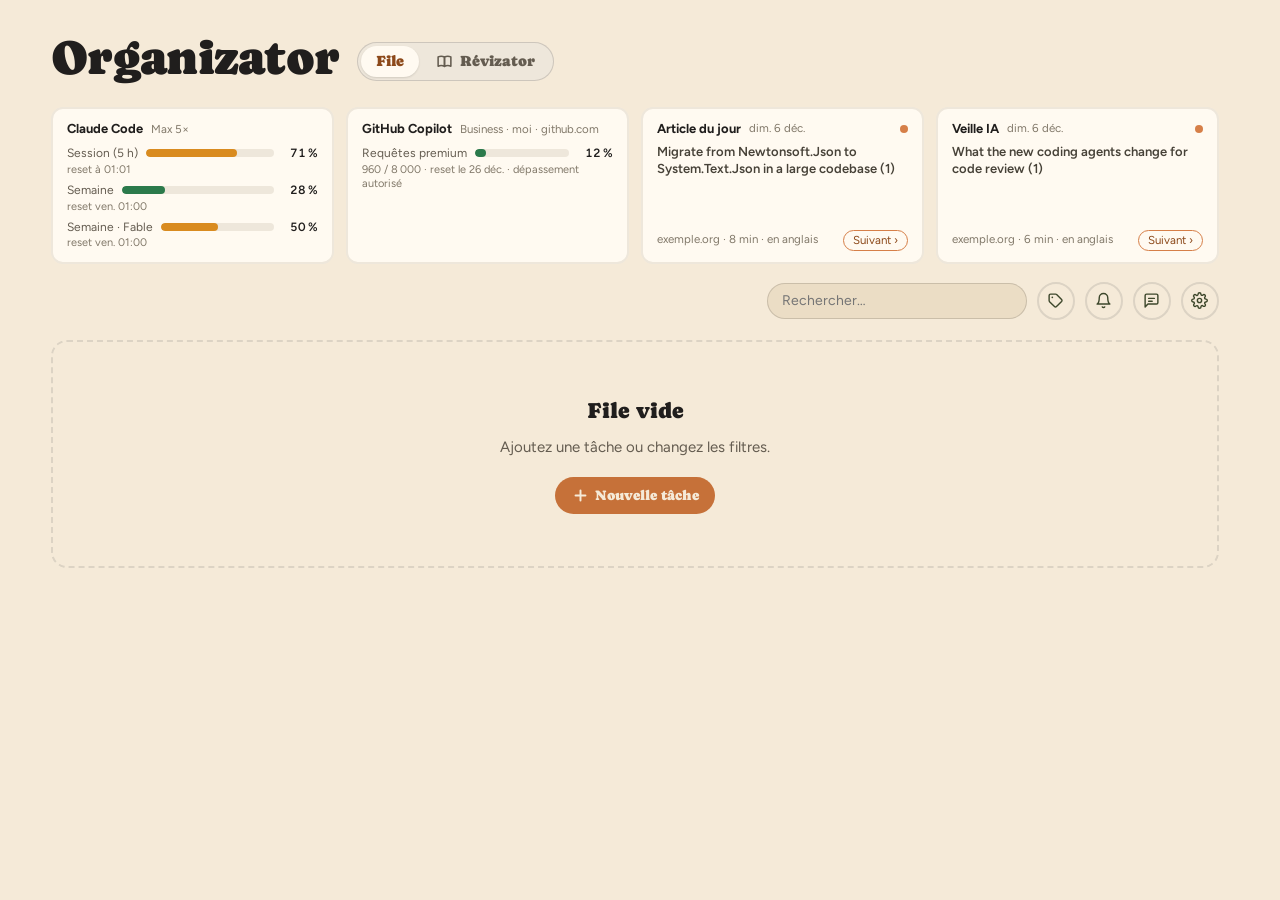
==== src/Organizator/wwwroot/index.html @ 99f3f692 "Moteur vocal reutilisable, Kokoro, ecran Conversation ouvert depuis Revizator voice-engine.js reunit" ====
<!DOCTYPE html>
<html lang="fr">
<head>
<meta charset="utf-8">
<meta name="viewport" content="width=device-width, initial-scale=1">
<title>Organizator</title>
<link rel="stylesheet" href="organic.css">
<link rel="stylesheet" href="fonts.css">
<link rel="stylesheet" href="app.css">
<link rel="stylesheet" href="voice.css">
<link rel="stylesheet" href="revizator/revizator.css">
<link rel="stylesheet" href="revizator/exercise.css">
<link rel="stylesheet" href="revizator/lesson.css">
<link rel="stylesheet" href="revizator/test.css">
<link rel="stylesheet" href="revizator/progress.css">
<link rel="stylesheet" href="revizator/tutor.css">
</head>
<body>

<div class="app" id="app">
  <div class="shell" id="shell">

    <header class="app-header">
      <div class="brand">
        <h1>Organizator</h1>
        <nav class="page-tabs" id="page-tabs" role="tablist" aria-label="Pages" hidden></nav>
      </div>
      <div class="usage" id="usage" aria-label="Quotas des agents"></div>
    </header>

    <div class="filters">
      <div class="page-bar" id="page-bar" hidden></div>
      <div class="filter-right">
        <input class="input search" id="search" type="text" data-focus-key="search" placeholder="Rechercher…" autocomplete="off" spellcheck="false">
        <button class="icon-btn" id="filters-btn" type="button" data-act="toggle-filters" aria-expanded="false" title="Filtrer par catégorie" aria-label="Filtrer par catégorie" hidden>
          <svg width="17" height="17" viewBox="0 0 24 24" fill="none" stroke="currentColor" stroke-width="2" stroke-linecap="round" stroke-linejoin="round" aria-hidden="true"><path d="M22 3H2l8 9.46V19l4 2v-8.54z"></path></svg>
          <span class="btn-badge" hidden></span>
        </button>
        <button class="icon-btn" id="reviews-btn" type="button" data-act="open-reviews" title="Revues de code" aria-label="Revues de code" hidden>
          <svg width="17" height="17" viewBox="0 0 24 24" fill="none" stroke="currentColor" stroke-width="2" stroke-linecap="round" stroke-linejoin="round" aria-hidden="true"><path d="M9 4.5H7a2 2 0 0 0-2 2V19a2 2 0 0 0 2 2h10a2 2 0 0 0 2-2V6.5a2 2 0 0 0-2-2h-2"></path><rect x="9" y="3" width="6" height="3.5" rx="1"></rect><path d="M8.5 12.5l1.6 1.6 2.9-2.9M8.5 17.5h7"></path></svg>
          <span class="btn-badge" hidden></span>
        </button>
        <button class="icon-btn" id="cats-btn" type="button" data-act="open-cats" title="Catégories et mots-clés" aria-label="Catégories et mots-clés">
          <svg width="17" height="17" viewBox="0 0 24 24" fill="none" stroke="currentColor" stroke-width="2" stroke-linecap="round" stroke-linejoin="round" aria-hidden="true"><path d="M20.6 13.4l-7.2 7.2a2 2 0 0 1-2.83 0l-7-7A2 2 0 0 1 3 12.17V5a2 2 0 0 1 2-2h7.17a2 2 0 0 1 1.42.59l7 7a2 2 0 0 1 0 2.83z"></path><circle cx="7.5" cy="7.5" r="1.2" fill="currentColor" stroke="none"></circle></svg>
        </button>
        <button class="icon-btn" id="notifs-btn" type="button" data-act="toggle-notifs" aria-haspopup="dialog" aria-expanded="false" title="Notifications" aria-label="Notifications">
          <svg width="17" height="17" viewBox="0 0 24 24" fill="none" stroke="currentColor" stroke-width="2" stroke-linecap="round" stroke-linejoin="round" aria-hidden="true"><path d="M18 8a6 6 0 0 0-12 0c0 7-3 9-3 9h18s-3-2-3-9"></path><path d="M13.73 21a2 2 0 0 1-3.46 0"></path></svg>
          <span class="btn-badge" hidden></span>
        </button>
        <button class="icon-btn" id="remarks-btn" type="button" data-act="open-remarks" title="Remarques sur Organizator" aria-label="Remarques sur Organizator">
          <svg width="17" height="17" viewBox="0 0 24 24" fill="none" stroke="currentColor" stroke-width="2" stroke-linecap="round" stroke-linejoin="round" aria-hidden="true"><path d="M21 15a2 2 0 0 1-2 2H7l-4 4V5a2 2 0 0 1 2-2h14a2 2 0 0 1 2 2z"></path><path d="M8 9h8M8 13h5"></path></svg>
          <span class="btn-badge" hidden></span>
          <span class="btn-dot" hidden></span>
        </button>
        <button class="icon-btn" id="settings-btn" type="button" title="Réglages" aria-label="Réglages">
          <svg width="17" height="17" viewBox="0 0 24 24" fill="none" stroke="currentColor" stroke-width="2" stroke-linecap="round" stroke-linejoin="round" aria-hidden="true"><circle cx="12" cy="12" r="3"></circle><path d="M19.4 15a1.65 1.65 0 0 0 .33 1.82l.06.06a2 2 0 1 1-2.83 2.83l-.06-.06a1.65 1.65 0 0 0-1.82-.33 1.65 1.65 0 0 0-1 1.51V21a2 2 0 0 1-4 0v-.09A1.65 1.65 0 0 0 9 19.4a1.65 1.65 0 0 0-1.82.33l-.06.06a2 2 0 1 1-2.83-2.83l.06-.06a1.65 1.65 0 0 0 .33-1.82 1.65 1.65 0 0 0-1.51-1H3a2 2 0 0 1 0-4h.09A1.65 1.65 0 0 0 4.6 9a1.65 1.65 0 0 0-.33-1.82l-.06-.06a2 2 0 1 1 2.83-2.83l.06.06a1.65 1.65 0 0 0 1.82.33H9a1.65 1.65 0 0 0 1-1.51V3a2 2 0 0 1 4 0v.09a1.65 1.65 0 0 0 1 1.51 1.65 1.65 0 0 0 1.82-.33l.06-.06a2 2 0 1 1 2.83 2.83l-.06.06a1.65 1.65 0 0 0-.33 1.82V9a1.65 1.65 0 0 0 1.51 1H21a2 2 0 0 1 0 4h-.09a1.65 1.65 0 0 0-1.51 1z"></path></svg>
        </button>
      </div>
      <div class="filter-chips" id="filter-chips" hidden></div>
    </div>

    <div class="list-wrap">
      <div class="list" id="list"></div>
    </div>

    <div class="page-host" id="page-host" hidden></div>

  </div>
</div>

<div id="panel"></div>
<div id="reader"></div>
<div id="dialogs"></div>
<div id="toast-host"></div>
<div id="notifs"></div>

<script src="bridge.js"></script>
<script src="app.js"></script>
<script src="voice-engine.js"></script>
<script src="voice.js"></script>
<script src="revizator/core.js"></script>
<script src="revizator/srs.js"></script>
<script src="revizator/items.js"></script>
<script src="revizator/exercise.js"></script>
<script src="revizator/lesson.js"></script>
<script src="revizator/test.js"></script>
<script src="revizator/progress.js"></script>
<script src="revizator/tutor.js"></script>
</body>
</html>
---- src/Organizator/wwwroot/organic.css ----
/* Organic — design-system tokens and component classes. This file is the source of truth for the system's look; retune it here and see readme.md. */
/* Copie du design system du handoff. L'@import Google Fonts d'origine a été retiré :
   les polices sont embarquées et déclarées dans fonts.css. */

:root {
  --color-bg: #f5ead8;
  --color-surface: #ebddc5;
  --color-text: #201e1d;
  --color-accent: #c67139;
  --color-accent-2: #7a8a5e;
  --color-divider: color-mix(in srgb, #201e1d 16%, transparent);

  /* Tonal ramps — generated in OKLCH on one shared lightness scale, so the
     same step of any role matches the others in visual value. */
  --color-neutral-100: #f9f4ed;
  --color-neutral-200: #eee7db;
  --color-neutral-300: #dcd3c4;
  --color-neutral-400: #c0b6a5;
  --color-neutral-500: #a19786;
  --color-neutral-600: #82796a;
  --color-neutral-700: #645c50;
  --color-neutral-800: #474238;
  --color-neutral-900: #2e2b25;

  --color-accent-100: #fff2eb;
  --color-accent-200: #ffe1d0;
  --color-accent-300: #ffc6a5;
  --color-accent-400: #f6a06b;
  --color-accent-500: #d67f48;
  --color-accent-600: #b2622d;
  --color-accent-700: #8c491a;
  --color-accent-800: #643312;
  --color-accent-900: #402310;

  --color-accent-2-100: #f0fae1;
  --color-accent-2-200: #e1eecc;
  --color-accent-2-300: #ccdbb2;
  --color-accent-2-400: #aebf92;
  --color-accent-2-500: #8fa073;
  --color-accent-2-600: #728157;
  --color-accent-2-700: #56633f;
  --color-accent-2-800: #3d472b;
  --color-accent-2-900: #272e1b;

  --font-heading: "Caprasimo", system-ui, sans-serif;
  --font-heading-weight: 400;
  --font-body: "Figtree", system-ui, sans-serif;

  --space-1: 4.4px;
  --space-2: 8.8px;
  --space-3: 13.2px;
  --space-4: 17.6px;
  --space-6: 26.4px;
  --space-8: 35.2px;

  --radius-sm: 8px;
  --radius-md: 16px;
  --radius-lg: 28px;

  /* Elevation — derived from the ground: soft ink-tinted shadows on a
     light theme, a hairline edge + ambient darkness on a dark one. */
  --shadow-sm: 0 1px 2px color-mix(in srgb, #2e2b25 14%, transparent);
  --shadow-md: 0 3px 10px color-mix(in srgb, #2e2b25 16%, transparent);
  --shadow-lg: 0 12px 32px color-mix(in srgb, #2e2b25 22%, transparent);
}

body {
  background: var(--color-bg);
  color: var(--color-text);
  font-family: var(--font-body);
}
h1, h2, h3, h4 { font-family: var(--font-heading); font-weight: var(--font-heading-weight); }

.washed{filter:saturate(0.6) contrast(0.85) brightness(1.1) opacity(0.94)}

/* ══════════════════════════════════════════════════════════════════════════
   Components — built with the tokens above. Plain CSS
   on plain HTML: no JavaScript, no build step. Each class is documented in
   readme.md and demonstrated in foundations/ and components/.
   ══════════════════════════════════════════════════════════════════════ */

*, *::before, *::after { box-sizing: border-box; }
body { margin: 0; font-size: 15px; line-height: 1.55; font-weight: 400; }
h1, h2, h3, h4, h5, h6 {
  font-family: var(--font-heading); font-weight: var(--font-heading-weight);
  line-height: 1.12; letter-spacing: -0.015em; margin: 0 0 var(--space-2);
}
h1 { font-size: 42px; }
h2 { font-size: 32px; }
h3 { font-size: 25px; }
h4 { font-size: 20px; }
h5 { font-size: 16px; }
h6 { font-size: 13px; }
h6 { letter-spacing: 0.08em; text-transform: uppercase; }
p { margin: 0 0 var(--space-3); }
a { color: var(--color-accent); text-underline-offset: 3px; }
img { display: block; max-width: 100%; }
figure { margin: 0; }
figcaption {
  font-size: 11px; margin-top: var(--space-1);
  color: color-mix(in srgb, var(--color-text) 55%, transparent);
}
.text-muted { color: color-mix(in srgb, var(--color-text) 55%, transparent); }
:focus { outline: none; }
:focus-visible { outline: 2px solid var(--color-accent); outline-offset: 2px; }
::selection { background: color-mix(in srgb, var(--color-accent) 30%, transparent); }

/* — rules — */
.hr {
  height: 1px; border: 0; margin: var(--space-4) 0;
  background: var(--color-divider);
}

/* — buttons — */
.btn {
  display: inline-flex; align-items: center; justify-content: center; gap: 6px;
  cursor: pointer; text-decoration: none;
  font-family: var(--font-heading); font-weight: var(--font-heading-weight);
  font-size: 14px; line-height: 1.2; color: var(--color-text); /* matches the .input's 14px —
     the pair sits side by side in sign-up rows */
  background: transparent; border: 1px solid transparent;
  padding: var(--space-2) calc(var(--space-3) * 1.2);
  border-radius: var(--radius-md);
}
.btn svg { display: block; }
.btn:disabled { opacity: 0.45; cursor: not-allowed; }
.btn-primary { background: var(--color-accent); color: var(--color-bg); }
.btn-primary:hover { background: var(--color-accent-600); }
.btn-primary:active { background: var(--color-accent-700); }
.btn-secondary { border-color: var(--color-divider); }
.btn-secondary:hover { background: color-mix(in srgb, var(--color-text) 7%, transparent); }
.btn-secondary:active { background: color-mix(in srgb, var(--color-text) 14%, transparent); }
.btn-ghost { color: var(--color-accent); padding-inline: var(--space-1); }
.btn-ghost:hover { background: color-mix(in srgb, var(--color-accent) 10%, transparent); }
.btn-ghost:active { background: color-mix(in srgb, var(--color-accent) 18%, transparent); }
.btn-icon { width: 36px; height: 36px; padding: 0; }
.btn-block { width: 100%; margin-top: var(--space-2); }

/* — forms — */
.field > label {
  display: block; font-size: 12px; margin-bottom: 5px;
  color: color-mix(in srgb, var(--color-text) 70%, transparent);
}
.input {
  width: 100%; min-height: 36px; padding: 6px 10px; font: inherit;
  font-size: 14px; color: var(--color-text); caret-color: var(--color-accent);
  background: var(--color-surface);
  border: 1px solid var(--color-divider); border-radius: var(--radius-md);
}
.input:hover { border-color: color-mix(in srgb, var(--color-text) 45%, transparent); }
.input:focus-visible { border-color: var(--color-accent); outline-offset: 0; }
textarea.input { min-height: 90px; resize: vertical; }
.radio { display: inline-flex; align-items: center; gap: 8px; cursor: pointer; font-size: 14px; }
.radio input, .seg-opt input {
  position: absolute; opacity: 0; width: 0; height: 0; pointer-events: none;
}
.radio .dot {
  width: 16px; height: 16px; flex: none; border-radius: 50%;
  border: 1.5px solid var(--color-divider);
}
.radio:hover .dot { border-color: var(--color-accent); }
.radio input:checked + .dot {
  border-color: var(--color-accent); background: var(--color-accent);
  box-shadow: inset 0 0 0 4px var(--color-bg);
}
.radio input:focus-visible + .dot { outline: 2px solid var(--color-accent); outline-offset: 2px; }
.seg {
  display: inline-flex; overflow: hidden;
  border: 1px solid var(--color-divider); border-radius: var(--radius-md);
}
.seg-opt {
  display: inline-flex; align-items: center; gap: 6px;
  padding: 7px 12px; font-size: 13px; cursor: pointer;
}
.seg-opt + .seg-opt { border-left: 1px solid var(--color-divider); }
.seg-opt:has(input:checked) { background: var(--color-accent); color: var(--color-bg); }
.seg-opt:not(:has(input:checked)):hover { background: color-mix(in srgb, var(--color-text) 7%, transparent); }
.seg-opt:has(input:focus-visible) { outline: 2px solid var(--color-accent); outline-offset: -2px; }

/* — cards — */
.card {
  display: flex; flex-direction: column; gap: var(--space-2);
  padding: var(--space-3); border-radius: var(--radius-md); background: var(--color-surface);
}
.card-kicker { font-size: 10px; letter-spacing: 0.1em; text-transform: uppercase; color: var(--color-accent); }
.card-title {
  font-family: var(--font-heading); font-weight: var(--font-heading-weight);
  font-size: 17px; line-height: 1.2;
}
.card-body { margin: 0; font-size: 13px; opacity: 0.8; flex: 1; }
.card-meta {
  display: flex; align-items: center; gap: 6px; font-size: 11px;
  color: color-mix(in srgb, var(--color-text) 50%, transparent);
}
.elev-sm { box-shadow: var(--shadow-sm); }
.elev-md { box-shadow: var(--shadow-md); }
.elev-lg { box-shadow: var(--shadow-lg); }

/* — tags — */
.tag {
  display: inline-flex; align-items: center; font-size: 11px;
  letter-spacing: 0.02em; padding: 3px 10px;
  border-radius: calc(var(--radius-md) * 0.75);
}
.tag-accent { background: var(--color-accent-100); color: var(--color-accent-800); }
.tag-accent-2 { background: var(--color-accent-2-100); color: var(--color-accent-2-800); }
.tag-neutral { background: var(--color-neutral-100); color: var(--color-neutral-800); }
.tag-outline { border: 1px solid var(--color-accent); color: var(--color-accent); }

/* — navigation — */
.nav {
  display: flex; align-items: center; gap: var(--space-4);
  padding: var(--space-3) var(--space-4);
  border-bottom: none;
}
.nav-brand {
  font-family: var(--font-heading); font-weight: var(--font-heading-weight);
  font-size: 18px; margin-right: auto;
}
.nav a { color: inherit; text-decoration: none; font-size: 14px; }
.nav a:hover, .nav a[aria-current='page'] { color: var(--color-accent); }

/* — tables — */
.table { width: 100%; border-collapse: collapse; font-size: 14px; }
.table th {
  text-align: left; font-size: 11px; letter-spacing: 0.08em; text-transform: uppercase;
  color: color-mix(in srgb, var(--color-text) 60%, transparent);
  padding: var(--space-2); border-bottom: 1px solid var(--color-divider);
}
.table td {
  padding: var(--space-2);
  border-bottom: 1px solid color-mix(in srgb, var(--color-text) 8%, transparent);
}
.table tbody tr:hover { background: color-mix(in srgb, var(--color-text) 4%, transparent); }

/* — dialog — */
.dialog-backdrop {
  position: fixed; inset: 0; display: grid; place-items: center;
  padding: var(--space-4);
  background: color-mix(in srgb, var(--color-neutral-900) 50%, transparent);
}
.dialog {
  width: min(440px, 100%); display: flex; flex-direction: column; gap: var(--space-3);
  padding: var(--space-4); border-radius: var(--radius-lg);
  background: var(--color-surface); box-shadow: var(--shadow-lg);
}
.dialog-title {
  font-family: var(--font-heading); font-weight: var(--font-heading-weight);
  font-size: 20px;
}
.dialog-body { font-size: 14px; opacity: 0.85; }
.dialog-actions { display: flex; justify-content: flex-end; gap: var(--space-2); margin-top: var(--space-2); }

/* — rounded frame: everything softens, small controls go pill — */
.card, .dialog { border-radius: calc(var(--radius-lg) * 1.15); }
.btn, .tag, .seg, .input { border-radius: 999px; }
.input { padding-inline: 14px; }

/* ══════════════════════════════════════════════════════════════════════════
   Tokens locaux Organizator
   Le README du handoff mesure la surface des cartes et dialogues à #fffaf1
   et les rayons à 12 / 16 px, là où la feuille du DS annonce #ebddc5 et
   16 / 28 px. On suit le README, et le fond de champ d'origine (#ebddc5)
   est conservé sous --color-field pour que les inputs restent distincts
   des cartes crème.
   ══════════════════════════════════════════════════════════════════════ */
:root {
  --color-surface: #fffaf1;
  --color-field: #ebddc5;
  --radius-md: 12px;
  --radius-lg: 16px;
  --font-mono: "JetBrains Mono", ui-monospace, SFMono-Regular, Menlo, Consolas, monospace;
}
---- src/Organizator/wwwroot/fonts.css ----
/* Polices embarquées (Google Fonts, sous-ensembles latin + latin-ext) — chargées hors-ligne. */
/* latin-ext */
@font-face {
  font-family: 'Caprasimo';
  font-style: normal;
  font-weight: 400;
  font-display: swap;
  src: url(fonts/caprasimo-400-latin-ext.woff2) format('woff2');
  unicode-range: U+0100-02BA, U+02BD-02C5, U+02C7-02CC, U+02CE-02D7, U+02DD-02FF, U+0304, U+0308, U+0329, U+1D00-1DBF, U+1E00-1E9F, U+1EF2-1EFF, U+2020, U+20A0-20AB, U+20AD-20C0, U+2113, U+2C60-2C7F, U+A720-A7FF;
}
/* latin */
@font-face {
  font-family: 'Caprasimo';
  font-style: normal;
  font-weight: 400;
  font-display: swap;
  src: url(fonts/caprasimo-400-latin.woff2) format('woff2');
  unicode-range: U+0000-00FF, U+0131, U+0152-0153, U+02BB-02BC, U+02C6, U+02DA, U+02DC, U+0304, U+0308, U+0329, U+2000-206F, U+20AC, U+2122, U+2191, U+2193, U+2212, U+2215, U+FEFF, U+FFFD;
}
/* latin-ext */
@font-face {
  font-family: 'Figtree';
  font-style: normal;
  font-weight: 400;
  font-display: swap;
  src: url(fonts/figtree-400-latin-ext.woff2) format('woff2');
  unicode-range: U+0100-02BA, U+02BD-02C5, U+02C7-02CC, U+02CE-02D7, U+02DD-02FF, U+0304, U+0308, U+0329, U+1D00-1DBF, U+1E00-1E9F, U+1EF2-1EFF, U+2020, U+20A0-20AB, U+20AD-20C0, U+2113, U+2C60-2C7F, U+A720-A7FF;
}
/* latin */
@font-face {
  font-family: 'Figtree';
  font-style: normal;
  font-weight: 400;
  font-display: swap;
  src: url(fonts/figtree-400-latin.woff2) format('woff2');
  unicode-range: U+0000-00FF, U+0131, U+0152-0153, U+02BB-02BC, U+02C6, U+02DA, U+02DC, U+0304, U+0308, U+0329, U+2000-206F, U+20AC, U+2122, U+2191, U+2193, U+2212, U+2215, U+FEFF, U+FFFD;
}
/* latin-ext */
@font-face {
  font-family: 'Figtree';
  font-style: normal;
  font-weight: 600;
  font-display: swap;
  src: url(fonts/figtree-600-latin-ext.woff2) format('woff2');
  unicode-range: U+0100-02BA, U+02BD-02C5, U+02C7-02CC, U+02CE-02D7, U+02DD-02FF, U+0304, U+0308, U+0329, U+1D00-1DBF, U+1E00-1E9F, U+1EF2-1EFF, U+2020, U+20A0-20AB, U+20AD-20C0, U+2113, U+2C60-2C7F, U+A720-A7FF;
}
/* latin */
@font-face {
  font-family: 'Figtree';
  font-style: normal;
  font-weight: 600;
  font-display: swap;
  src: url(fonts/figtree-600-latin.woff2) format('woff2');
  unicode-range: U+0000-00FF, U+0131, U+0152-0153, U+02BB-02BC, U+02C6, U+02DA, U+02DC, U+0304, U+0308, U+0329, U+2000-206F, U+20AC, U+2122, U+2191, U+2193, U+2212, U+2215, U+FEFF, U+FFFD;
}
/* latin-ext */
@font-face {
  font-family: 'Figtree';
  font-style: normal;
  font-weight: 700;
  font-display: swap;
  src: url(fonts/figtree-700-latin-ext.woff2) format('woff2');
  unicode-range: U+0100-02BA, U+02BD-02C5, U+02C7-02CC, U+02CE-02D7, U+02DD-02FF, U+0304, U+0308, U+0329, U+1D00-1DBF, U+1E00-1E9F, U+1EF2-1EFF, U+2020, U+20A0-20AB, U+20AD-20C0, U+2113, U+2C60-2C7F, U+A720-A7FF;
}
/* latin */
@font-face {
  font-family: 'Figtree';
  font-style: normal;
  font-weight: 700;
  font-display: swap;
  src: url(fonts/figtree-700-latin.woff2) format('woff2');
  unicode-range: U+0000-00FF, U+0131, U+0152-0153, U+02BB-02BC, U+02C6, U+02DA, U+02DC, U+0304, U+0308, U+0329, U+2000-206F, U+20AC, U+2122, U+2191, U+2193, U+2212, U+2215, U+FEFF, U+FFFD;
}
/* latin-ext */
@font-face {
  font-family: 'JetBrains Mono';
  font-style: normal;
  font-weight: 400;
  font-display: swap;
  src: url(fonts/jetbrains-mono-400-latin-ext.woff2) format('woff2');
  unicode-range: U+0100-02BA, U+02BD-02C5, U+02C7-02CC, U+02CE-02D7, U+02DD-02FF, U+0304, U+0308, U+0329, U+1D00-1DBF, U+1E00-1E9F, U+1EF2-1EFF, U+2020, U+20A0-20AB, U+20AD-20C0, U+2113, U+2C60-2C7F, U+A720-A7FF;
}
/* latin */
@font-face {
  font-family: 'JetBrains Mono';
  font-style: normal;
  font-weight: 400;
  font-display: swap;
  src: url(fonts/jetbrains-mono-400-latin.woff2) format('woff2');
  unicode-range: U+0000-00FF, U+0131, U+0152-0153, U+02BB-02BC, U+02C6, U+02DA, U+02DC, U+0304, U+0308, U+0329, U+2000-206F, U+20AC, U+2122, U+2191, U+2193, U+2212, U+2215, U+FEFF, U+FFFD;
}
/* latin-ext */
@font-face {
  font-family: 'JetBrains Mono';
  font-style: normal;
  font-weight: 600;
  font-display: swap;
  src: url(fonts/jetbrains-mono-600-latin-ext.woff2) format('woff2');
  unicode-range: U+0100-02BA, U+02BD-02C5, U+02C7-02CC, U+02CE-02D7, U+02DD-02FF, U+0304, U+0308, U+0329, U+1D00-1DBF, U+1E00-1E9F, U+1EF2-1EFF, U+2020, U+20A0-20AB, U+20AD-20C0, U+2113, U+2C60-2C7F, U+A720-A7FF;
}
/* latin */
@font-face {
  font-family: 'JetBrains Mono';
  font-style: normal;
  font-weight: 600;
  font-display: swap;
  src: url(fonts/jetbrains-mono-600-latin.woff2) format('woff2');
  unicode-range: U+0000-00FF, U+0131, U+0152-0153, U+02BB-02BC, U+02C6, U+02DA, U+02DC, U+0304, U+0308, U+0329, U+2000-206F, U+20AC, U+2122, U+2191, U+2193, U+2212, U+2215, U+FEFF, U+FFFD;
}
---- src/Organizator/wwwroot/app.css ----
/* ═══════════════════════════════════════════════════════════════════════════
   Organizator — styles applicatifs
   Portage des styles du prototype `Priorites.dc.html` en classes.
   Seules restent en ligne les valeurs qui dépendent des données
   (couleurs de catégorie).
   ═══════════════════════════════════════════════════════════════════════ */

/* ── Base (reprise du <style> du prototype) ─────────────────────────────── */
body { margin: 0; background: var(--color-bg); font-family: var(--font-body); color: var(--color-text); }
a { color: var(--color-accent-700); text-decoration: none; }
a:hover { color: var(--color-accent-800); }
textarea, input, button { font-family: inherit; }
*:focus-visible { outline: 2px solid var(--color-accent); outline-offset: 2px; }

@keyframes blink { 50% { opacity: 0.25; } }
@keyframes rise { from { opacity: 0; transform: translateY(6px); } to { opacity: 1; transform: none; } }
/* Réponse prête : une onde discrète autour de la pastille, plutôt qu'un clignotement. L'onde est
   un disque posé derrière la pastille (.btn-dot::before), qui grandit en s'effaçant : `transform`
   et `opacity` s'animent sur le compositeur, sans repeindre la page. Animer `box-shadow` la
   repeignait à chaque image, pour chaque carte « réponse prête », tant que la fenêtre était ouverte. */
@keyframes halo {
  from { transform: scale(1); opacity: 1; }
  to { transform: scale(2.15); opacity: 0; }
}
/* Question de l'agent : la même onde, en bleu. */
@keyframes halo-ask {
  from { transform: scale(1); opacity: 1; }
  to { transform: scale(1.95); opacity: 0; }
}

/* Le fond des champs garde la teinte d'origine du DS (voir organic.css). */
.input { background: var(--color-field); }

/* ── Ossature ───────────────────────────────────────────────────────────── */
.app { min-height: 100vh; display: flex; flex-direction: column; }
.shell {
  display: flex; flex-direction: column; flex: 1; min-height: 0;
  padding-right: 0; transition: padding-right 0.2s ease;
}
.shell.with-panel { padding-right: calc(min(46vw, 520px) + 24px); }

.app-header {
  display: flex; align-items: flex-end; justify-content: space-between;
  gap: 24px; flex-wrap: wrap; padding: 34px clamp(20px, 4vw, 56px) 18px;
}
.app-header h1 { font-family: var(--font-heading); font-size: clamp(32px, 4.2vw, 48px); line-height: 1.02; margin: 0; }

.filters { display: flex; gap: 12px; align-items: center; flex-wrap: wrap; padding: 0 clamp(20px, 4vw, 56px) 20px; }
.filter-right { flex: 1; min-width: 180px; display: flex; justify-content: flex-end; gap: 10px; align-items: center; }
/* Les pastilles de catégorie n'occupent plus la barre en permanence : le bouton entonnoir les
   déplie sous elle, sur toute la largeur. */
.filter-chips { flex-basis: 100%; display: flex; gap: 8px; flex-wrap: wrap; }
/* Un `display` en dur l'emporterait sur l'attribut `hidden` : le rendre explicite. */
.filter-chips[hidden], .icon-btn[hidden] { display: none; }
.search { max-width: 260px; }

.list-wrap { flex: 1; display: flex; align-items: stretch; gap: 0; padding: 0 clamp(20px, 4vw, 56px) 60px; }
.list { flex: 1; min-width: 0; display: flex; flex-direction: column; gap: 12px; }

/* ── Bouton icône rond (engrenage, en cours, terminal) ──────────────────── */
.icon-btn {
  display: flex; align-items: center; justify-content: center; flex: none;
  width: 38px; height: 38px; padding: 0; border-radius: 999px; cursor: pointer;
  border: 2px solid var(--color-neutral-300); background: transparent;
  color: var(--color-accent-2-800);
  transition: background 0.15s ease, border-color 0.15s ease, opacity 0.15s ease;
}
.icon-btn:hover { background: var(--color-neutral-100); }

/* ── Pastilles de catégorie (barre de filtres) ──────────────────────────── */
.chip {
  padding: 6px 15px; border-radius: 999px; font-size: 13px; font-weight: 600;
  cursor: pointer; border: 2px solid transparent; font-family: var(--font-body);
}
.chip.off { border-color: var(--color-neutral-300); background: transparent; color: var(--color-neutral-500); }

/* ── Bandes de priorité ─────────────────────────────────────────────────── */
.band { display: flex; align-items: center; gap: 12px; margin: 14px 0 12px; }
.band-label { font-family: var(--font-heading); font-size: 15px; letter-spacing: 0.02em; color: var(--color-accent-800); }
.band-rule { flex: 1; height: 2px; background: var(--color-neutral-200); border-radius: 999px; }
.band-hint { font-size: 12px; color: var(--color-neutral-600); }

/* ── Interstice « + » ───────────────────────────────────────────────────── */
.gap { height: 18px; margin: -9px 0; position: relative; z-index: 3; cursor: pointer; }
.gap-tail { height: 22px; margin: -4px 0 0; }
.gap-inner { opacity: 0; transition: opacity 0.12s ease; }
.gap:hover .gap-inner { opacity: 1; }
.list.dragging .gap:hover .gap-inner { opacity: 0; }
.gap-rule { position: absolute; left: 0; right: 0; top: 8px; height: 2px; border-radius: 999px; background: var(--color-accent-300); }
.gap-dot {
  position: absolute; left: 50%; top: -3px; margin-left: -12px;
  width: 24px; height: 24px; border-radius: 999px;
  background: var(--color-accent-500); color: #fff;
  display: flex; align-items: center; justify-content: center;
  box-shadow: 0 0 0 3px var(--color-bg);
}
.gap-tail .gap-rule { top: 10px; }
.gap-tail .gap-dot { top: -1px; }

/* ── Filet de dépôt ─────────────────────────────────────────────────────── */
.drop { position: relative; height: 0; display: none; }
.item[data-drop="before"] > .drop-before { display: block; }
.item[data-drop="after"] > .drop-after { display: block; }
.drop-line { position: absolute; left: 0; right: 0; height: 4px; border-radius: 999px; background: var(--color-accent-500); }
.drop-knob { position: absolute; left: -5px; width: 14px; height: 14px; border-radius: 999px; background: var(--color-accent-500); box-shadow: 0 0 0 3px var(--color-bg); }
.drop-before .drop-line { top: -8px; }
.drop-before .drop-knob { top: -13px; }
.drop-after .drop-line { top: 8px; }
.drop-after .drop-knob { top: 3px; }

/* ── Carte de tâche ─────────────────────────────────────────────────────── */
.task {
  padding: 18px 20px; border-radius: var(--radius-lg);
  background: var(--color-surface);
  border: 2px solid var(--color-neutral-200);
  box-shadow: var(--shadow-sm); opacity: 1; cursor: grab;
  transition: box-shadow 0.15s ease, border-color 0.15s ease;
}
.compact .task { padding: 13px 16px; }
.task.is-doing { border-color: var(--color-accent-2-600); }
.task.is-done { opacity: 0.62; }
/* Une question attend une réponse : la carte se cerne de bleu, repérable dans la file sans
   survoler la carte ni ouvrir le panneau. */
.task.is-asking { border-color: #2f6fb5; box-shadow: 0 0 0 3px rgba(47, 111, 181, 0.16), var(--shadow-sm); }
.task.is-dragging { border-color: var(--color-accent-500); box-shadow: var(--shadow-lg); opacity: 0.55; }

/* ── Sous-tâches ────────────────────────────────────────────────────────
   Une sous-tâche se range sous son parent, en retrait, le long d'un filet : elle suit le parent
   quand il bouge, et son numéro (3.1) dit d'où elle vient. */
.item.is-sub { margin-left: 44px; position: relative; }
.item.is-sub::before {
  content: ''; position: absolute; left: -24px; top: -6px; bottom: -6px; width: 2px;
  background: var(--color-neutral-200); border-radius: 999px;
}
.task.is-sub { padding: 14px 18px; }
.compact .task.is-sub { padding: 11px 14px; }
.rank.is-sub { width: auto; min-width: 30px; padding: 0 8px; font-size: 12px; }
.sub-chip {
  display: inline-flex; align-items: center; gap: 5px; padding: 3px 8px 3px 10px; border-radius: 999px;
  background: var(--color-neutral-200); color: var(--color-neutral-700); font-size: 12px; font-weight: 600;
  border: 0; font-family: var(--font-body); line-height: inherit; cursor: pointer;
  transition: background 0.15s ease, box-shadow 0.15s ease;
}
.sub-chip:hover { box-shadow: inset 0 0 0 1px var(--color-neutral-400); }
.sub-chip.all { background: var(--color-accent-2-100); color: var(--color-accent-2-700); }
/* Le chevron pointe vers le bas tant que les sous-tâches sont dépliées, vers la droite repliées. */
.sub-caret { display: inline-flex; opacity: 0.7; transition: transform 0.15s ease; }
.sub-chip.is-folded .sub-caret { transform: rotate(-90deg); }
/* Groupe replié : l'état le plus pressant de ses sessions, sans ouvrir le groupe. */
.sub-st { width: 8px; height: 8px; border-radius: 999px; flex: none; }
.sub-st.st-working { background: #d98b1f; animation: blink 1.4s ease-in-out infinite; }
.sub-st.st-waiting { background: #2f6fb5; }
.sub-st.st-ready { background: #2b7a4b; }
.sub-st.st-error { background: #b23a2e; }
.composer-parent {
  display: flex; align-items: center; gap: 7px; margin: -8px 0 14px;
  font-size: 13px; color: var(--color-neutral-600);
}
.composer-parent svg { flex: none; color: var(--color-accent-600); }

.task-row { display: flex; align-items: flex-start; gap: 14px; }
.rank-col { display: flex; flex-direction: column; align-items: center; gap: 8px; padding-top: 2px; }
.rank {
  display: flex; align-items: center; justify-content: center;
  width: 30px; height: 30px; border-radius: 999px;
  font-family: var(--font-heading); font-size: 14px;
  background: var(--color-neutral-200); color: var(--color-neutral-700);
}
.rank.is-top { background: var(--color-accent-500); color: #fff; }
.handle { cursor: grab; color: var(--color-neutral-500); display: flex; }

.task-main { flex: 1; min-width: 0; }
.meta-row { display: flex; align-items: center; gap: 10px; flex-wrap: wrap; margin-bottom: 8px; }
.type-chip {
  display: inline-block; padding: 3px 12px; border-radius: 999px;
  border: 2px solid transparent; font-size: 12px; font-weight: 600; letter-spacing: 0.03em;
}
.jira-chip, .pr-chip {
  display: inline-flex; align-items: center; gap: 3px; padding: 3px 10px; border-radius: 999px;
  border: 1px solid var(--color-neutral-300); color: var(--color-neutral-700); background: transparent;
  font-size: 12px; font-weight: 600; letter-spacing: 0.03em; text-decoration: none; cursor: pointer;
}
.jira-chip:hover, .pr-chip:hover { border-color: var(--color-neutral-500); color: var(--color-neutral-900); }
.jira-chip-arrow { font-size: 11px; opacity: 0.7; }
.pr-chip { gap: 4px; max-width: 100%; }
.pr-chip svg { flex: none; opacity: 0.75; }
/* Un nom de dépôt trop long est tronqué, jamais le numéro de la PR. */
.pr-chip-repo { min-width: 0; max-width: 200px; overflow: hidden; text-overflow: ellipsis; white-space: nowrap; }
.pr-chip-more { font-size: 12px; font-weight: 600; color: var(--color-neutral-600); cursor: default; }
/* Consommation de la tâche : discrète, à droite des autres pastilles ; le détail est dans l'infobulle. */
.usage-chip {
  display: inline-flex; align-items: center; gap: 5px; padding: 3px 9px; border-radius: 999px;
  color: var(--color-neutral-600); font-size: 11.5px; font-variant-numeric: tabular-nums; cursor: default; white-space: nowrap;
}
.usage-chip svg { flex: none; opacity: 0.7; }
.doing-chip {
  display: inline-flex; align-items: center; gap: 6px; padding: 3px 12px; border-radius: 999px;
  background: var(--color-accent-2-700); color: var(--color-bg); font-size: 12px; font-weight: 600;
}
.doing-dot { width: 7px; height: 7px; border-radius: 999px; background: var(--color-bg); animation: blink 1.4s ease-in-out infinite; }

.task-text { white-space: pre-wrap; overflow-wrap: anywhere; font-size: 15.5px; line-height: 1.55; cursor: text; text-wrap: pretty; }
/* Première ligne = titre, le reste = contexte, plus discret. */
.task-title { font-weight: 600; }
.task-body { margin-top: 3px; font-size: 14px; line-height: 1.5; color: var(--color-neutral-700); }
.task.is-done .task-text { color: var(--color-neutral-600); }
.task.is-done .task-title { text-decoration: line-through; }

/* ── Pièces jointes ─────────────────────────────────────────────────────── */
/* Sous le texte : vignettes des images, pastilles des fichiers et des blocs de texte. En édition,
   une croix sur chacune, les blocs de texte dépliés et de quoi en ajouter. */
.attach { margin-top: 10px; }
.attach-strip { display: flex; flex-wrap: wrap; gap: 8px; align-items: center; }
.att {
  display: inline-flex; align-items: center; gap: 5px; max-width: 260px; padding: 4px 11px 4px 9px;
  border-radius: 999px; border: 1px solid var(--color-neutral-300); background: var(--color-neutral-100);
  color: var(--color-neutral-800); font-family: var(--font-body); font-size: 12.5px; cursor: pointer;
}
.att:hover { border-color: var(--color-neutral-500); color: var(--color-neutral-900); }
.att svg { flex: none; opacity: 0.7; }
.att-name { min-width: 0; overflow: hidden; text-overflow: ellipsis; white-space: nowrap; }
.att-thumb {
  padding: 0; height: 56px; max-width: 132px; border-radius: var(--radius-sm); overflow: hidden;
  background: var(--color-neutral-200);
}
.att-thumb img { display: block; height: 100%; width: auto; max-width: 132px; object-fit: cover; }
.att-wrap { position: relative; display: inline-flex; }
.att-wrap > .att:not(.att-thumb) { padding-right: 17px; }
.att-x {
  border: none; background: none; cursor: pointer; color: var(--color-neutral-600);
  font-size: 16px; line-height: 1; padding: 0 3px;
}
.att-x:hover { color: var(--color-accent-700); }
.att-wrap > .att-x {
  position: absolute; top: -7px; right: -7px; width: 19px; height: 19px; padding: 0; border-radius: 999px;
  background: var(--color-neutral-700); color: var(--color-bg); font-size: 13px; box-shadow: 0 0 0 2px var(--color-surface);
}
.att-wrap > .att-x:hover { background: var(--color-accent-700); color: #fff; }
.att-busy { display: inline-flex; align-items: center; gap: 6px; font-size: 12px; color: var(--color-neutral-600); }
.attach-tools { display: flex; align-items: center; gap: 8px; flex-wrap: wrap; margin-top: 10px; }
.attach-tools .draft-btn svg { flex: none; }
.attach-hint { font-size: 12px; color: var(--color-neutral-600); }
.att-note {
  margin-top: 10px; padding: 8px 10px 10px; border-radius: var(--radius-md);
  border: 1px solid var(--color-neutral-300); background: var(--color-neutral-100);
}
.att-note-head { display: flex; align-items: center; gap: 8px; margin-bottom: 6px; color: var(--color-neutral-600); }
.att-note-head svg { flex: none; }
.att-note-title { flex: 1; min-width: 0; padding: 4px 11px; font-size: 13px; }
.att-note-text {
  width: 100%; box-sizing: border-box; resize: vertical;
  font-family: var(--font-mono); font-size: 12.5px; line-height: 1.45;
}
/* Enregistrement joint : sa transcription en cours, ou le bouton qui la lance. */
.att-tr {
  display: inline-flex; align-items: center; gap: 6px; padding: 3px 4px 3px 10px; border-radius: 999px;
  background: var(--color-accent-2-100); color: var(--color-accent-2-800); font-size: 12px;
}
.att-tr .att-x { font-size: 15px; color: var(--color-accent-2-700); }
.att-tr-btn {
  display: inline-flex; align-items: center; gap: 5px; padding: 3px 10px; border-radius: 999px; cursor: pointer;
  border: 1px dashed var(--color-accent-2-500); background: transparent; color: var(--color-accent-2-800);
  font-family: var(--font-body); font-size: 12px;
}
.att-tr-btn:hover { background: var(--color-accent-2-100); border-style: solid; }
.att-tr-btn svg { flex: none; }

/* Fichiers glissés au-dessus d'une carte ou du dialogue : c'est là qu'ils seront joints. */
.task.file-over { border-color: var(--color-accent-500); border-style: dashed; box-shadow: 0 0 0 3px rgba(198, 113, 57, 0.18), var(--shadow-sm); }
.dialog.file-over { outline: 3px dashed var(--color-accent-500); outline-offset: -6px; }

.edit-area { width: 100%; box-sizing: border-box; border-radius: var(--radius-md); line-height: 1.55; font-size: 15.5px; resize: vertical; }
.edit-row { display: flex; align-items: center; gap: 8px; flex-wrap: wrap; margin-top: 12px; }
.edit-label { font-size: 12px; color: var(--color-neutral-700); font-weight: 600; }
.edit-spacer { flex: 1; }
.cat-chip {
  padding: 4px 12px; border-radius: 999px; font-size: 12px; font-weight: 600; cursor: pointer;
  border: 2px solid var(--color-neutral-300); background: transparent; color: var(--color-neutral-600);
}
.edit-done { padding: 5px 14px; font-size: 13px; }

/* ── Actions de carte ───────────────────────────────────────────────────── */
.task-actions { display: flex; gap: 6px; align-items: flex-start; }
.hover-actions {
  display: flex; gap: 6px; align-items: center;
  transition: opacity 0.15s ease; opacity: 0; pointer-events: none;
}
.task:hover .hover-actions, .task.is-editing .hover-actions { opacity: 1; pointer-events: auto; }
/* Tâche en cours : bouton plein, icône « stop ». La classe est répétée pour passer devant
   `.icon-btn.on` (bouton « Remarques » de l'en-tête), déclarée plus bas à specificité égale ;
   sans cela le fond restait clair et l'icône, en `--color-bg`, devenait invisible. */
.icon-btn.doing-btn.on { border-color: var(--color-accent-2-700); background: var(--color-accent-2-700); color: var(--color-bg); }
.icon-btn.doing-btn.on:hover { background: var(--color-accent-2-700); }
.term-btn { opacity: 0; pointer-events: none; }
.task:hover .term-btn, .task.is-editing .term-btn { opacity: 1; pointer-events: auto; }
.term-btn.has { border-color: var(--color-accent-2-500); background: var(--color-accent-2-100); opacity: 1; pointer-events: auto; }
.term-btn.has:hover { background: var(--color-accent-2-200); }
/* État des conversations de la tâche, lu directement sur l'icône : couleur du bouton et
   pastille en coin (.btn-dot). La carte n'affiche plus de chip texte. */
.term-btn.is-working { border-color: #d98b1f; background: rgba(240, 179, 91, 0.18); }
.term-btn.is-waiting { border-color: #2f6fb5; background: rgba(47, 111, 181, 0.16); }
.term-btn.is-waiting:hover { background: rgba(47, 111, 181, 0.28); }
.term-btn.is-ready { border-color: #2b7a4b; background: rgba(126, 212, 159, 0.24); }
.term-btn.is-error { border-color: #b23a2e; background: rgba(255, 143, 126, 0.22); }
.term-btn.is-ready:hover { background: rgba(126, 212, 159, 0.36); }
.term-btn.is-ready .btn-dot::before {
  content: ''; position: absolute; inset: -2px; border-radius: 999px; z-index: -1;
  background: rgba(43, 122, 75, 0.45); animation: halo 2s ease-out infinite;
}
.artifact-btn { position: relative; border-color: var(--color-accent-500); background: rgba(198, 113, 57, 0.12); }
.artifact-btn:hover { background: rgba(198, 113, 57, 0.22); }
.artifact-count {
  position: absolute; right: -6px; top: -6px; min-width: 17px; height: 17px; padding: 0 4px;
  box-sizing: border-box; border-radius: 999px; background: var(--color-accent-500); color: #fff;
  font-size: 10px; font-weight: 700; line-height: 17px; text-align: center;
}
/* Résultat de la revue : à côté des rapports, dans la seconde teinte du thème. */
.review-btn { border-color: var(--color-accent-2-600); background: rgba(114, 129, 87, 0.14); color: var(--color-accent-2-800); }
.review-btn:hover { background: rgba(114, 129, 87, 0.26); }
/* Combien d'agents travaillent pour la tâche : le terminal qui traite un prompt compte pour un,
   chaque agent qu'il a lancé pour un de plus. Se lit comme le badge des rapports, dans la teinte
   du travail en cours. */
.term-count {
  position: absolute; right: -6px; top: -6px; min-width: 17px; height: 17px; padding: 0 4px;
  box-sizing: border-box; border-radius: 999px; background: #d98b1f; color: #fff;
  font-size: 10px; font-weight: 700; line-height: 17px; text-align: center; pointer-events: none;
}

/* ── État vide ──────────────────────────────────────────────────────────── */
.empty {
  padding: 52px 28px; text-align: center;
  border: 2px dashed var(--color-neutral-300); border-radius: var(--radius-lg);
  color: var(--color-neutral-700);
}
.empty-title { font-family: var(--font-heading); font-size: 22px; color: var(--color-text); margin-bottom: 8px; }
.empty-text { font-size: 15px; margin-bottom: 18px; }

/* ── Dialogues ──────────────────────────────────────────────────────────── */
.dialog-backdrop { position: fixed; inset: 0; z-index: 60; display: flex; align-items: center; justify-content: center; padding: 24px; }
.dialog {
  width: min(600px, 100%); max-height: 88vh; overflow: auto;
  padding: 26px 28px; border-radius: var(--radius-lg);
  background: var(--color-surface); box-shadow: var(--shadow-lg);
}
.dialog.enter { animation: rise 0.18s ease-out; }
.dialog-title { font-family: var(--font-heading); font-size: 24px; margin: 0 0 18px; }

.composer-types { display: flex; gap: 8px; flex-wrap: wrap; align-items: center; margin-bottom: 14px; }
.opt-chip {
  padding: 7px 16px; border-radius: 999px; font-size: 13px; font-weight: 600; cursor: pointer;
  border: 2px solid var(--color-neutral-300); background: transparent; color: var(--color-neutral-600);
}
.new-cat-btn {
  padding: 7px 15px; border-radius: 999px; font-size: 13px; font-weight: 600; cursor: pointer;
  border: 2px dashed var(--color-neutral-400); background: transparent; color: var(--color-neutral-700);
}
.cat-form {
  display: flex; align-items: center; gap: 12px; flex-wrap: wrap; margin-bottom: 16px;
  padding: 14px 16px; border-radius: var(--radius-lg);
  background: var(--color-neutral-100); border: 2px solid var(--color-neutral-200);
  animation: rise 0.18s ease-out;
}
.cat-name { max-width: 210px; }
.palettes { display: flex; gap: 8px; }
.palette { width: 30px; height: 30px; border-radius: 999px; cursor: pointer; border: 2px solid transparent; padding: 0; }
.palette.sel { border-width: 3px; box-shadow: 0 0 0 3px var(--color-neutral-200); }
.cat-form-spacer { flex: 1; }

.composer-text { width: 100%; box-sizing: border-box; border-radius: var(--radius-md); resize: vertical; line-height: 1.5; }
.dialog-actions { display: flex; gap: 10px; justify-content: flex-end; margin-top: 20px; }
.dialog-hint { flex: 1; font-size: 13px; color: var(--color-accent-700); align-self: center; }

/* ── PRs Bitbucket (Nouvelle tâche) ─────────────────────────────────────── */
/* L'aperçu prend la place de la zone de texte : une ligne cochable par ticket, ses PRs dessous.
   Un ticket déjà en file n'est pas doublé : sa ligne est grisée, ou marquée « +n PR ». */
.pr-import { margin-top: 4px; }
.pr-import-lead { font-size: 12.5px; color: var(--color-neutral-600); margin-bottom: 10px; }
.pr-import-error {
  font-size: 13px; line-height: 1.5; color: #b23a2e; padding: 10px 12px; border-radius: var(--radius-md);
  border: 1px dashed #b23a2e; background: rgba(178, 58, 46, 0.08);
}
.pr-import-empty { font-size: 13px; color: var(--color-neutral-700); padding: 10px 2px; }
.pr-groups { display: flex; flex-direction: column; gap: 8px; max-height: min(46vh, 520px); overflow-y: auto; padding-right: 2px; }
.pr-group {
  display: flex; gap: 10px; align-items: flex-start; padding: 10px 12px; border-radius: var(--radius-md);
  border: 2px solid var(--color-neutral-200); background: var(--color-neutral-100); cursor: pointer;
}
.pr-group.on { border-color: var(--color-accent-500); background: rgba(198, 113, 57, 0.06); }
.pr-group.is-same { opacity: 0.55; cursor: default; }
.pr-check { width: 16px; height: 16px; margin: 2px 0 0; flex: none; accent-color: var(--color-accent-500); cursor: pointer; }
.pr-group.is-same .pr-check { cursor: default; }
.pr-group-main { flex: 1; min-width: 0; }
.pr-head { display: flex; align-items: baseline; gap: 8px; flex-wrap: wrap; }
.pr-key { font-weight: 700; color: var(--color-accent-700); white-space: nowrap; }
.pr-title { font-size: 13.5px; font-weight: 600; }
.pr-badge {
  font-size: 11px; font-weight: 600; padding: 1px 8px; border-radius: 999px;
  border: 1px solid var(--color-neutral-300); color: var(--color-neutral-600); white-space: nowrap;
}
.pr-badge-more { border-color: var(--color-accent-500); color: var(--color-accent-700); }
.pr-lines { display: flex; flex-direction: column; gap: 3px; margin-top: 5px; }
/* Une PR sur deux lignes : dépôt et numéro avec l'auteur et la date, puis la branche seule,
   en chasse fixe — coupée à droite si elle déborde, mais jamais écrasée par le reste. */
.pr-line {
  display: grid; grid-template-columns: auto 1fr; column-gap: 10px; row-gap: 1px; align-items: baseline;
  font-size: 12px; color: var(--color-neutral-600); min-width: 0; margin-top: 3px;
}
.pr-line.is-known { opacity: 0.55; }
.pr-link {
  grid-area: 1 / 1; justify-self: start;
  border: none; background: none; padding: 0; font: inherit; font-weight: 600; color: var(--color-accent-700);
  cursor: pointer; white-space: nowrap; text-decoration: underline; text-decoration-color: transparent;
}
.pr-link:hover { text-decoration-color: currentColor; }
.pr-meta { grid-area: 1 / 2; min-width: 0; overflow: hidden; text-overflow: ellipsis; white-space: nowrap; }
.pr-branch {
  grid-area: 2 / 1 / 3 / 3; min-width: 0; overflow: hidden; text-overflow: ellipsis; white-space: nowrap;
  font-family: var(--font-mono); font-size: 11.5px;
}
/* Adresse dans le texte d'une tâche : cliquable, sans ouvrir l'édition. */
.task-link { color: var(--color-accent-700); text-decoration: underline; text-decoration-color: rgba(198, 113, 57, 0.4); cursor: pointer; word-break: break-all; }
.task-link:hover { text-decoration-color: currentColor; }

/* ── Catégories et mots-clés (dialogue) ─────────────────────────────────── */
.dialog-wide { width: min(760px, 100%); }
.dialog-lead { font-size: 13px; color: var(--color-neutral-600); line-height: 1.5; margin: -10px 0 16px; }
.cat-empty { font-size: 13px; color: var(--color-neutral-600); padding: 4px 0 10px; }
.cat-rows { display: flex; flex-direction: column; gap: 10px; max-height: 54vh; overflow-y: auto; }
.cat-row { border: 2px solid var(--color-neutral-200); border-radius: var(--radius-md); padding: 12px 14px; }
.cat-row-head { display: flex; align-items: center; gap: 10px; flex-wrap: wrap; }
.cat-row-name { flex: 1; min-width: 150px; font-weight: 600; }
.cat-row-count { font-size: 12px; color: var(--color-neutral-600); white-space: nowrap; }
.cat-row-kw { display: flex; align-items: center; gap: 6px; flex-wrap: wrap; margin-top: 10px; }
.cat-kw-label { font-size: 12px; font-weight: 600; color: var(--color-neutral-700); }
.kw-tag {
  display: inline-flex; align-items: center; gap: 2px; padding: 4px 5px 4px 4px; border-radius: 999px;
  border: 2px solid var(--color-neutral-300); background: var(--color-neutral-100); font-size: 12.5px;
}
/* Un mot-clé qui porte une consigne pour l'agent se distingue de celui qui n'est qu'un mot. */
.kw-tag.guided { border-color: var(--color-accent-500); }
.kw-tag.open { border-color: var(--color-accent-700); background: var(--color-neutral-200); }
.kw-open {
  border: none; background: none; cursor: pointer; font: inherit; color: inherit;
  padding: 0 3px 0 7px; border-radius: 999px;
}
.kw-open:hover { color: var(--color-accent-700); }
.kw-x { border: none; background: none; cursor: pointer; color: var(--color-neutral-600); font-size: 16px; line-height: 1; padding: 0 3px; }
.kw-x:hover { color: var(--color-accent-700); }
.kw-input { width: 132px; padding: 5px 11px; font-size: 12.5px; }

/* Le thème arrondit les champs en pilule (`.input { border-radius: 999px }`), ce qui convient à
   une ligne mais pas à une zone de texte : le rayon suit la hauteur et les coins deviennent des
   arcs de plus en plus gros à mesure qu'on l'agrandit. Rayon fixe pour tout ce qui se déplie. */
textarea.input { border-radius: var(--radius-md); }

/* ── Rédaction assistée ─────────────────────────────────────────────────── */
/* Bouton posé contre le champ qu'il remplit, et encadré de la proposition : rien n'est écrit
   dans les données tant que « Garder » n'a pas été cliqué. */
.draft-btn {
  display: inline-flex; align-items: center; gap: 5px; padding: 3px 10px; border-radius: 999px;
  border: 1px solid var(--color-accent-500); background: transparent; color: var(--color-accent-700);
  font-family: var(--font-body); font-size: 12px; cursor: pointer; white-space: nowrap;
}
.draft-btn:hover { background: rgba(198, 113, 57, 0.12); }
.draft-btn[disabled] { opacity: 0.45; cursor: default; }
.draft-btn-dark { border-color: rgba(255, 255, 255, 0.3); color: rgba(255, 255, 255, 0.78); }
.draft-btn-dark:hover { background: rgba(255, 255, 255, 0.12); color: #fff; }
.draft-star { font-size: 11px; }
.draft-box {
  margin: 8px 0 2px; padding: 10px 12px; border-radius: var(--radius-md);
  border: 1px dashed var(--color-accent-500); background: rgba(198, 113, 57, 0.07);
}
.draft-box.draft-failed { border-color: #b23a2e; background: rgba(178, 58, 46, 0.08); }
.draft-desc { font-size: 12px; font-weight: 600; color: var(--color-accent-700); margin-bottom: 4px; }
.draft-text { font-size: 13px; line-height: 1.5; white-space: pre-wrap; color: var(--color-text); }
/* Discussion : ce que l'agent a déjà proposé et ce qu'on lui en a dit, puis le champ de retour.
   Renvoyer garde le fil — l'agent voit ses versions précédentes et les remarques. */
/* Une équipe proposée se lit agent par agent ; le rôle se pose à côté du nom. */
.draft-team { display: flex; flex-direction: column; gap: 7px; }
.draft-team-row { font-size: 13px; line-height: 1.5; }
.draft-team-mission { display: block; color: var(--color-neutral-700); }
.agent-role-tag {
  margin-left: 6px; padding: 1px 7px; border-radius: 999px; font-size: 10.5px;
  background: var(--color-neutral-200); color: var(--color-neutral-700);
}
/* Le niveau demandé pour un agent : plus discret que son rôle, c'est un réglage, pas un métier. */
.agent-tune-tag {
  margin-left: 5px; padding: 0 7px; border-radius: 999px; font-size: 10.5px;
  border: 1px solid var(--color-neutral-300); color: var(--color-neutral-600);
}
.draft-dark .agent-tune-tag { border-color: rgba(255, 255, 255, 0.22); color: rgba(255, 255, 255, 0.7); }
.draft-dark .draft-team-mission { color: rgba(255, 255, 255, 0.75); }
.draft-dark .agent-role-tag { background: rgba(255, 255, 255, 0.14); color: rgba(255, 255, 255, 0.8); }

.draft-history { display: flex; flex-direction: column; gap: 4px; margin-bottom: 8px; }
.draft-turn {
  display: flex; align-items: baseline; gap: 6px; font-size: 11.5px; line-height: 1.45;
  color: var(--color-neutral-600); padding-bottom: 4px; border-bottom: 1px dotted var(--color-neutral-300);
}
.draft-turn-n { font-family: var(--font-mono); font-size: 10.5px; opacity: 0.7; flex: none; }
.draft-turn-text { flex: 1; min-width: 0; overflow: hidden; text-overflow: ellipsis; white-space: nowrap; }
.draft-turn-note { flex: none; max-width: 45%; overflow: hidden; text-overflow: ellipsis; white-space: nowrap; font-style: italic; color: var(--color-accent-700); }
.draft-reply { display: flex; align-items: flex-end; gap: 8px; margin-top: 10px; }
/* `textarea.input` impose une hauteur minimale de 90 px : la note de retour tient en deux lignes. */
textarea.draft-note {
  flex: 1; min-width: 0; min-height: 0; box-sizing: border-box; resize: vertical;
  font-size: 12.5px; line-height: 1.45; padding: 7px 11px;
}
.draft-send { flex: none; }
.draft-send[disabled] { opacity: 0.45; cursor: default; }
.draft-dark .draft-turn { color: rgba(255, 255, 255, 0.5); border-bottom-color: rgba(255, 255, 255, 0.15); }
.draft-dark .draft-turn-note { color: rgba(255, 255, 255, 0.7); }
.draft-actions { display: flex; align-items: center; gap: 8px; margin-top: 10px; }
.draft-meta { flex: 1; font-size: 11.5px; color: var(--color-neutral-600); }
.draft-wait { display: flex; align-items: center; gap: 8px; font-size: 13px; color: var(--color-neutral-700); }
.draft-spin {
  width: 12px; height: 12px; border-radius: 999px; box-sizing: border-box;
  border: 2px solid var(--color-accent-500); border-top-color: transparent;
  animation: draft-turn 0.9s linear infinite;
}
@keyframes draft-turn { to { transform: rotate(360deg); } }
/* Dans le panneau de l'agent, le fond est sombre. */
.draft-box.draft-dark {
  border-color: rgba(255, 255, 255, 0.25); background: rgba(255, 255, 255, 0.06);
}
.draft-dark .draft-text { color: rgba(255, 255, 255, 0.88); }
.draft-dark .draft-desc { color: rgba(255, 255, 255, 0.72); }
.draft-dark .draft-meta { color: rgba(255, 255, 255, 0.45); }
.draft-dark .draft-wait { color: rgba(255, 255, 255, 0.7); }
.draft-dark .draft-spin { border-color: rgba(255, 255, 255, 0.7); border-top-color: transparent; }
.kw-field-head { display: flex; align-items: center; justify-content: space-between; gap: 10px; }
.kw-new-spacer { flex: 1; }

/* Éditeur d'un mot-clé, déplié sous sa catégorie. */
.kw-editor {
  margin-top: 10px; padding: 12px; border-radius: var(--radius-md);
  background: var(--color-neutral-100); border: 1px solid var(--color-neutral-200);
}
.kw-editor-grid { display: flex; gap: 10px; flex-wrap: wrap; }
.kw-editor-grid .kw-field { flex: 1; min-width: 190px; }
.kw-field { display: flex; flex-direction: column; gap: 4px; margin-bottom: 10px; }
.kw-field > span { font-size: 12px; font-weight: 600; color: var(--color-neutral-700); }
.kw-prompt { width: 100%; box-sizing: border-box; resize: vertical; line-height: 1.5; font-size: 13px; }
.kw-editor-actions { display: flex; align-items: center; gap: 10px; }
.kw-editor-hint { flex: 1; font-size: 12px; color: var(--color-neutral-600); }

/* Équipe d'agents d'un mot-clé : décochée, elle reste en sommeil (bordure en pointillés) ; armée,
   elle déplie une ligne par agent — nom, rôle qui le range, et mission. */
.kw-team { margin: 2px 0 12px; padding: 10px 12px; border-radius: var(--radius-md); border: 1px dashed var(--color-neutral-300); }
.kw-team.on { border-style: solid; border-color: var(--color-accent-500); background: rgba(198, 113, 57, 0.05); }
.kw-team-head { display: flex; align-items: center; justify-content: space-between; gap: 10px; }
.kw-team-switch {
  display: inline-flex; align-items: center; gap: 7px; cursor: pointer;
  font-size: 12.5px; font-weight: 600; color: var(--color-neutral-700);
}
.kw-team-switch input { width: 15px; height: 15px; accent-color: var(--color-accent-500); cursor: pointer; }
.kw-team-off { margin-top: 6px; font-size: 12px; line-height: 1.5; color: var(--color-neutral-600); }
.agent-rows { display: flex; flex-direction: column; gap: 8px; margin-top: 10px; }
.agent-row { padding: 8px 10px; border-radius: var(--radius-md); background: var(--color-bg); border: 1px solid var(--color-neutral-200); }
.agent-row-head { display: flex; align-items: center; gap: 6px; }
.agent-name { flex: 1; min-width: 90px; padding: 5px 11px; font-size: 12.5px; font-weight: 600; }
.agent-role { flex: none; width: 118px; padding: 5px 11px; font-size: 12.5px; }
/* Modèle et effort de l'agent : deux listes sous son nom. « Comme l'agent principal » est le
   choix ordinaire — on ne descend dans le détail que pour les agents qui le méritent. */
.agent-tune { display: flex; align-items: center; gap: 10px; margin-top: 6px; }
.agent-tune-f {
  display: inline-flex; align-items: center; gap: 6px; flex: 1; min-width: 0;
  font-size: 11.5px; color: var(--color-neutral-600); cursor: pointer;
}
.agent-tune-f > span { flex: none; }
.agent-tune-select { flex: 1; min-width: 0; padding: 3px 8px; font-size: 11.5px; cursor: pointer; }
.agent-prompt { width: 100%; box-sizing: border-box; margin-top: 6px; resize: vertical; line-height: 1.45; font-size: 12.5px; }
.kw-team-foot { display: flex; align-items: center; gap: 10px; margin-top: 9px; }
.kw-team-hint { flex: 1; font-size: 11.5px; color: var(--color-neutral-600); }
.btn-small { padding: 4px 12px; font-size: 12px; }

/* ── Atelier d'un mot-clé ───────────────────────────────────────────────── */
/* Une discussion : questions de l'agent à gauche, vos réponses à droite, et les fiches proposées
   en pleine largeur — la dernière en entier, les précédentes réduites à une ligne. */
.chat-cat {
  margin-left: 10px; padding: 2px 10px; border-radius: 999px; font-size: 12px; font-weight: 600;
  background: var(--color-neutral-200); color: var(--color-neutral-700); vertical-align: middle;
}
.chat-fil {
  display: flex; flex-direction: column; gap: 10px; max-height: 46vh; overflow-y: auto;
  padding: 4px 2px; margin-bottom: 12px;
}
.chat-turn { display: flex; align-items: flex-start; gap: 8px; max-width: 84%; }
.chat-them { align-self: flex-start; }
.chat-you { align-self: flex-end; flex-direction: row-reverse; }
.chat-who { flex: none; margin-top: 6px; font-size: 11px; font-weight: 600; color: var(--color-neutral-600); }
.chat-bubble {
  padding: 8px 12px; border-radius: var(--radius-md); font-size: 13px; line-height: 1.5;
  background: var(--color-neutral-100); border: 1px solid var(--color-neutral-200); white-space: pre-wrap;
}
.chat-you .chat-bubble { background: rgba(198, 113, 57, 0.12); border-color: var(--color-accent-500); }
/* Plusieurs questions d'un coup : une liste se lit mieux qu'un paragraphe. */
.chat-qs { margin: 0; padding-left: 18px; white-space: normal; }
.chat-qs li { margin: 2px 0; }
.chat-wait { display: flex; align-items: center; gap: 8px; color: var(--color-neutral-700); }
.chat-error {
  padding: 8px 12px; border-radius: var(--radius-md); font-size: 13px;
  background: rgba(178, 58, 46, 0.08); border: 1px solid #b23a2e; color: var(--color-text);
}
.chat-card {
  padding: 10px 12px; border-radius: var(--radius-md);
  background: var(--color-bg); border: 1px solid var(--color-accent-500);
}
.chat-card-old {
  padding: 4px 12px; font-size: 12px; color: var(--color-neutral-600);
  background: none; border: 1px dashed var(--color-neutral-300);
}
.chat-card-head {
  display: flex; align-items: center; gap: 8px; margin-bottom: 8px;
  font-size: 12px; font-weight: 600; color: var(--color-accent-700);
}
.chat-card-n { font-family: var(--font-mono); font-size: 10.5px; opacity: 0.7; }
.chat-card-row { display: flex; gap: 10px; font-size: 13px; line-height: 1.5; margin-bottom: 5px; }
.chat-card-row > span:first-child { flex: none; width: 86px; font-size: 12px; color: var(--color-neutral-600); }
.chat-card-text { white-space: pre-wrap; }
.chat-card-agent { margin-bottom: 3px; }
.chat-card-none { color: var(--color-neutral-600); }
.chat-reply { display: flex; align-items: flex-end; gap: 8px; }
textarea.chat-note { flex: 1; resize: vertical; line-height: 1.45; font-size: 13px; font-family: var(--font-body); }
.chat-send { flex: none; }
.chat-send[disabled] { opacity: 0.45; cursor: default; }
.chat-ask { flex: none; white-space: nowrap; }
.chat-ask[disabled] { opacity: 0.45; cursor: default; }
.chat-meta { flex: 1; font-size: 11.5px; color: var(--color-neutral-600); }

/* ── Réglages ───────────────────────────────────────────────────────────── */
.set-row { display: flex; align-items: center; gap: 14px; padding: 13px 0; border-bottom: 2px solid var(--color-neutral-200); }
.set-row:last-of-type { border-bottom: none; }
.set-label { flex: 1; min-width: 0; }
.set-name { font-size: 14px; font-weight: 600; }
.set-help { font-size: 12px; color: var(--color-neutral-600); margin-top: 2px; }
.set-control { flex: none; display: flex; align-items: center; gap: 8px; }
.set-row.stacked { display: block; }
.set-row.stacked .set-control { margin-top: 8px; display: flex; }
.set-cwd { flex: 1; min-width: 0; }

/* Réglages en onglets : rubriques à gauche, une seule affichée. Hauteur fixe, pour que la
   fenêtre ne saute pas d'un onglet à l'autre ; le panneau défile s'il déborde. */
.dialog-settings { width: min(780px, 100%); display: flex; flex-direction: column; overflow: hidden; }
.set-layout { display: flex; gap: 22px; min-height: 0; height: min(470px, calc(88vh - 150px)); }
.set-nav { flex: none; width: 150px; display: flex; flex-direction: column; gap: 4px; }
.set-tab {
  text-align: left; padding: 9px 14px; border-radius: 999px; border: none; cursor: pointer;
  background: transparent; color: var(--color-neutral-700); font-size: 14px; font-weight: 600;
}
.set-tab:hover { background: var(--color-neutral-100); }
.set-tab.on { background: var(--color-accent-100); color: var(--color-accent-700); }
.set-panel { flex: 1; min-width: 0; overflow-y: auto; padding-right: 6px; }
.set-lead { font-size: 13px; line-height: 1.5; color: var(--color-neutral-600); padding-bottom: 6px; }
.set-note { font-size: 12px; color: var(--color-neutral-600); margin-top: 12px; }
.set-muted { color: var(--color-neutral-600); }
.set-warn { color: var(--color-accent-700); font-weight: 600; }

.set-card {
  margin-top: 14px; padding: 12px 16px; border-radius: var(--radius-lg);
  background: var(--color-neutral-100); border: 2px solid var(--color-neutral-200);
}
.set-card-head { display: flex; align-items: center; gap: 8px; margin-bottom: 4px; }
.set-card-title { font-size: 14px; font-weight: 700; }
.set-badge {
  font-size: 11px; font-weight: 600; padding: 2px 9px; border-radius: 999px;
  background: var(--color-accent-100); color: var(--color-accent-700);
}
.set-badge.warn { background: var(--color-neutral-200); color: var(--color-neutral-700); }
.set-field { display: flex; align-items: center; gap: 12px; padding: 5px 0; }
.set-field-label { flex: none; width: 64px; font-size: 13px; color: var(--color-neutral-700); }
.set-field-control { flex: 1; min-width: 0; display: flex; align-items: center; gap: 8px; }
.set-field-control .set-select { flex: 1; width: auto; }
.set-value { font-size: 13px; overflow-wrap: anywhere; }
.set-card-foot { font-size: 12px; color: var(--color-neutral-600); margin-top: 6px; line-height: 1.45; }
.set-refresh { flex: none; }

/* Modèles Whisper : un choix par ligne, avec sa taille, ce qu'il vaut et son état sur le disque. */
.wm-row { display: flex; align-items: center; gap: 10px; padding: 8px 0; border-top: 1px solid var(--color-neutral-200); }
.wm-row:first-of-type { border-top: none; }
.wm-pick {
  flex: 1; min-width: 0; display: flex; align-items: flex-start; gap: 10px; padding: 0; border: none;
  background: none; text-align: left; cursor: pointer; color: inherit; font: inherit;
}
.wm-radio {
  flex: none; width: 16px; height: 16px; margin-top: 2px; border-radius: 999px;
  border: 2px solid var(--color-neutral-400); box-sizing: border-box;
}
.wm-row.on .wm-radio { border: 5px solid var(--color-accent-500); }
.wm-text { min-width: 0; display: flex; flex-direction: column; gap: 2px; }
.wm-name { display: flex; align-items: center; gap: 8px; font-size: 13.5px; font-weight: 600; }
.wm-size { font-weight: 400; color: var(--color-neutral-600); font-size: 12px; }
.wm-note { font-size: 12px; color: var(--color-neutral-600); line-height: 1.4; }
.wm-side { flex: none; display: flex; align-items: center; gap: 6px; }
.wm-state { display: inline-flex; align-items: center; gap: 4px; font-size: 12px; color: var(--color-neutral-600); white-space: nowrap; }
.wm-state.is-ok { color: var(--color-accent-2-700); }
.wm-btn { padding: 4px 12px; font-size: 12px; }

@media (max-width: 640px) {
  .set-layout { flex-direction: column; height: auto; gap: 12px; }
  .set-nav { width: auto; flex-direction: row; flex-wrap: wrap; }
  .dialog-settings { overflow: auto; }
}

.stepper { display: flex; align-items: center; gap: 8px; }
.step-btn {
  width: 30px; height: 30px; border-radius: 999px; cursor: pointer; padding: 0;
  border: 2px solid var(--color-neutral-300); background: transparent;
  color: var(--color-neutral-700); font-size: 17px; line-height: 1;
  display: flex; align-items: center; justify-content: center;
}
.step-btn:hover { background: var(--color-neutral-100); }
.step-btn:disabled { opacity: 0.4; cursor: not-allowed; }
.step-val { font-family: var(--font-heading); font-size: 16px; min-width: 22px; text-align: center; }

.switch {
  width: 46px; height: 26px; border-radius: 999px; padding: 0; cursor: pointer; position: relative;
  border: 2px solid var(--color-neutral-300); background: var(--color-neutral-200);
  transition: background 0.15s ease, border-color 0.15s ease;
}
.switch::after {
  content: ''; position: absolute; top: 2px; left: 2px; width: 18px; height: 18px;
  border-radius: 999px; background: #fff; transition: transform 0.15s ease;
  box-shadow: 0 1px 2px rgba(46, 43, 37, 0.35);
}
.switch.on { background: var(--color-accent-500); border-color: var(--color-accent-500); }
.switch.on::after { transform: translateX(20px); }

.seg2 { display: inline-flex; border: 2px solid var(--color-neutral-300); border-radius: 999px; overflow: hidden; }
.seg2 button {
  padding: 7px 15px; font-size: 13px; font-weight: 600; border: none;
  background: transparent; color: var(--color-neutral-700); cursor: pointer;
}
.seg2 button + button { border-left: 2px solid var(--color-neutral-300); }
.seg2 button.on { background: var(--color-accent-500); color: #fff; }
.seg2 button:disabled { opacity: 0.4; cursor: not-allowed; }

/* ── Panneau agent ──────────────────────────────────────────────────────── */
.panel {
  width: min(46vw, 520px); position: fixed; right: clamp(20px, 4vw, 56px); top: 18px; bottom: 18px;
  z-index: 20; display: flex; flex-direction: column;
  background: var(--color-neutral-900); border-radius: var(--radius-lg);
  box-shadow: var(--shadow-lg); overflow: hidden;
}
.panel.enter { animation: rise 0.2s ease-out; }
.panel-bar { display: flex; align-items: center; gap: 10px; padding: 14px 18px; background: rgba(255, 255, 255, 0.06); flex: none; }
.dots { display: flex; gap: 6px; flex: none; }
.dots span { width: 10px; height: 10px; border-radius: 999px; }
.dot-1 { background: var(--color-accent-500); }
.dot-2 { background: var(--color-accent-2-400); }
.dot-3 { background: rgba(255, 255, 255, 0.25); }
.panel-title {
  font-family: var(--font-mono); font-size: 12.5px; color: rgba(255, 255, 255, 0.72);
  overflow: hidden; text-overflow: ellipsis; white-space: nowrap;
}
.panel-spacer { flex: 1; }
.panel-link {
  background: none; border: none; color: rgba(255, 255, 255, 0.6); cursor: pointer;
  font-size: 12.5px; font-family: var(--font-mono); white-space: nowrap; flex: none;
}
.panel-link:hover { color: rgba(255, 255, 255, 0.9); }
.panel-x { background: none; border: none; color: rgba(255, 255, 255, 0.6); cursor: pointer; font-size: 16px; line-height: 1; padding: 2px 4px; flex: none; }
.panel-x:hover { color: rgba(255, 255, 255, 0.9); }
.panel-body { flex: 1; overflow: auto; padding: 20px; }

.new-convo-btn {
  width: 100%; text-align: left; padding: 14px 16px; border-radius: var(--radius-md);
  border: 2px solid var(--color-accent-500); background: rgba(198, 113, 57, 0.14);
  color: var(--color-accent-200); font-size: 14px; cursor: pointer; margin-bottom: 16px;
}
.new-convo-btn:hover { background: rgba(198, 113, 57, 0.22); }

/* L'apparition ne se joue qu'à l'ouverture (classe `enter`) : le formulaire est reconstruit à
   chaque clic — cocher un mot-clé, changer de modèle — et rejouer le fondu faisait clignoter. */
.new-form {
  border-radius: var(--radius-md); border: 2px solid var(--color-accent-500);
  background: rgba(198, 113, 57, 0.12); padding: 14px 16px; margin-bottom: 16px;
}
.new-form.enter { animation: rise 0.18s ease-out; }
.new-form-label {
  font-family: var(--font-mono); font-size: 11px; letter-spacing: 0.1em; text-transform: uppercase;
  color: rgba(255, 255, 255, 0.5); margin-bottom: 8px;
}
.new-form-field { display: flex; gap: 8px; align-items: center; }
.dark-input {
  flex: 1; min-width: 0; background: rgba(0, 0, 0, 0.35);
  border: 1px solid rgba(255, 255, 255, 0.18); border-radius: 10px; color: #fff;
  padding: 9px 11px; font-family: var(--font-mono); font-size: 12.5px;
}
.dark-input::placeholder { color: rgba(255, 255, 255, 0.35); }
.new-form-actions { display: flex; gap: 8px; align-items: center; justify-content: flex-end; margin-top: 12px; }
.dark-btn {
  border: 1px solid rgba(255, 255, 255, 0.22); background: rgba(255, 255, 255, 0.06);
  color: rgba(255, 255, 255, 0.82); border-radius: 999px; padding: 8px 14px;
  font-size: 13px; cursor: pointer; white-space: nowrap;
}
.dark-btn:hover { background: rgba(255, 255, 255, 0.13); }
.dark-btn-primary { border: none; background: var(--color-accent-500); color: #fff; }
.dark-btn-primary:hover { background: var(--color-accent-600); }

/* Choix de l'agent et du modèle dans le formulaire de nouvelle conversation. */
.new-form-block { margin-bottom: 12px; }
.keyword-block { padding-bottom: 2px; }
.kw-choices { display: flex; gap: 6px; flex-wrap: wrap; }
.kw-choice {
  padding: 5px 12px; border-radius: 999px; font-size: 12.5px; cursor: pointer;
  border: 1px solid rgba(255, 255, 255, 0.22); background: none; color: rgba(255, 255, 255, 0.72);
}
.kw-choice:hover { background: rgba(255, 255, 255, 0.1); color: rgba(255, 255, 255, 0.95); }
.kw-choice.on { background: var(--color-accent-500); border-color: var(--color-accent-500); color: #fff; }
/* Le point signale un mot-clé qui porte une consigne, et pas seulement un mot. */
.kw-guided { margin-left: 5px; opacity: 0.65; font-size: 10px; vertical-align: middle; }
.kw-add { font-size: 14px; line-height: 1; padding: 5px 11px; }
/* Un mot-clé qui lance une équipe porte le nombre d'agents, comme l'icône des rapports son badge. */
.kw-team-n {
  margin-left: 6px; padding: 0 5px; border-radius: 999px; font-size: 10px; font-weight: 700;
  background: rgba(255, 255, 255, 0.22); vertical-align: middle;
}
.kw-choice.on .kw-team-n { background: rgba(0, 0, 0, 0.25); }
.new-form-note { font-weight: 400; text-transform: none; letter-spacing: 0; opacity: 0.55; margin-left: 6px; }
/* Création d'un mot-clé sans quitter le lancement. */
.kw-new { display: flex; flex-direction: column; gap: 6px; margin-top: 8px; }
.kw-new-prompt { resize: vertical; line-height: 1.45; font-family: var(--font-body); }
/* Premier message : la tâche, relue avant de partir. */
.new-prompt {
  display: block; width: 100%; box-sizing: border-box; resize: vertical;
  line-height: 1.45; font-family: var(--font-body);
}
/* Travail déjà fait : le résumé des conversations précédentes, tel qu'il partira dans le contexte. */
.new-recap {
  display: block; width: 100%; box-sizing: border-box; resize: vertical;
  line-height: 1.45; font-family: var(--font-body); font-size: 12.5px;
}
.new-recap-busy { font-size: 12.5px; color: rgba(255, 255, 255, 0.5); padding: 6px 2px; }
.kw-new-actions { display: flex; gap: 8px; justify-content: flex-end; }
/* Équipe du mot-clé qu'on crée ici : ✦ la compose, l'éditeur des Catégories la retouche. */
.kw-new-team { display: inline-flex; align-items: center; gap: 7px; font-size: 12.5px; color: rgba(255, 255, 255, 0.72); cursor: pointer; }
.kw-new-team input { width: 14px; height: 14px; accent-color: var(--color-accent-500); cursor: pointer; }
.kw-new-agents { display: flex; align-items: center; gap: 6px; flex-wrap: wrap; }
.kw-new-agent {
  display: inline-flex; align-items: center; gap: 5px; padding: 2px 4px 2px 9px; border-radius: 999px;
  font-size: 11.5px; background: rgba(255, 255, 255, 0.1); color: rgba(255, 255, 255, 0.82);
}
.kw-new-agent i { font-style: normal; opacity: 0.55; }
.kw-new-agent .kw-new-tune { opacity: 0.38; }
.kw-new-agent .kw-x { color: rgba(255, 255, 255, 0.5); font-size: 14px; }
.kw-new-agent .kw-x:hover { color: #fff; }
.kw-new-agents-empty { font-size: 11.5px; color: rgba(255, 255, 255, 0.45); }
.kw-hint { margin-top: 8px; font-size: 12px; line-height: 1.5; color: rgba(255, 255, 255, 0.6); }
.kw-hint b { color: rgba(255, 255, 255, 0.85); font-weight: 600; }
.kw-hint-team { display: block; font-size: 11.5px; color: rgba(255, 255, 255, 0.45); }
.kw-manage {
  display: block; margin-top: 8px; padding: 0; border: none; background: none; cursor: pointer;
  font-size: 12px; color: rgba(255, 255, 255, 0.5); text-decoration: underline;
}
.kw-manage:hover { color: rgba(255, 255, 255, 0.8); }
/* Mots-clés d'une conversation, dans la liste des sessions. */
.convo-kw { display: flex; gap: 4px; flex-wrap: wrap; margin: 4px 0 2px; }
.convo-kw-tag {
  padding: 1px 8px; border-radius: 999px; font-size: 11px;
  background: rgba(255, 255, 255, 0.1); color: rgba(255, 255, 255, 0.65);
}
.convo-kw-n { margin-left: 5px; font-weight: 700; opacity: 0.8; }
.seg-dark { display: inline-flex; border: 1px solid rgba(255, 255, 255, 0.22); border-radius: 999px; overflow: hidden; }
.seg-dark button {
  padding: 7px 14px; font-size: 13px; font-weight: 600; border: none;
  background: transparent; color: rgba(255, 255, 255, 0.78); cursor: pointer;
}
.seg-dark button + button { border-left: 1px solid rgba(255, 255, 255, 0.22); }
.seg-dark button:hover { background: rgba(255, 255, 255, 0.1); }
.seg-dark button.on { background: var(--color-accent-500); color: #fff; }
.seg-dark button:disabled { opacity: 0.4; cursor: not-allowed; }
.model-row { display: flex; gap: 8px; align-items: center; }
.dark-select {
  flex: 1; min-width: 0; width: 100%; box-sizing: border-box; background: rgba(0, 0, 0, 0.35);
  border: 1px solid rgba(255, 255, 255, 0.18); border-radius: 10px; color: #fff;
  padding: 9px 11px; font-family: var(--font-mono); font-size: 12.5px; color-scheme: dark; cursor: pointer;
}
.dark-select:disabled { opacity: 0.5; cursor: default; }
.model-input { width: 100%; box-sizing: border-box; margin-top: 8px; }
.model-hint { font-family: var(--font-mono); font-size: 11px; color: rgba(255, 255, 255, 0.45); margin-top: 6px; }

/* Réglages : listes déroulantes claires (modèle et effort par défaut). */
.set-select { flex: 1; min-width: 0; max-width: 100%; cursor: pointer; }
.set-row:not(.stacked) .set-select { width: 220px; flex: none; }
.set-row.stacked .set-control + .set-control { margin-top: 8px; }

.panel-kicker {
  font-family: var(--font-mono); font-size: 11px; letter-spacing: 0.12em; text-transform: uppercase;
  color: rgba(255, 255, 255, 0.4); margin-bottom: 10px;
}
.convo-list { display: flex; flex-direction: column; gap: 8px; }
.convo {
  display: flex; align-items: stretch; gap: 6px; border-radius: var(--radius-md);
  border: 1px solid rgba(255, 255, 255, 0.14); background: rgba(255, 255, 255, 0.05); overflow: hidden;
}
.convo:hover { background: rgba(255, 255, 255, 0.08); }
.convo-open {
  flex: 1; min-width: 0; text-align: left; padding: 13px 15px;
  border: none; background: none; cursor: pointer; color: rgba(255, 255, 255, 0.9);
}
.convo-title { font-size: 13.5px; margin-bottom: 4px; overflow: hidden; text-overflow: ellipsis; white-space: nowrap; }
.convo-artifacts {
  display: inline-flex; align-items: center; gap: 3px; margin-left: 8px; color: var(--color-accent-300);
  font-family: var(--font-mono); font-size: 10.5px; vertical-align: middle;
}
.convo-artifacts svg { width: 13px; height: 13px; vertical-align: -2px; }
/* Carnet de remarques : les remarques reçues par la session, sous son titre. */
.convo-remarks { display: flex; flex-direction: column; gap: 4px; margin: 2px 0 8px; }
.convo-remark { display: flex; gap: 7px; align-items: baseline; font-size: 12.5px; line-height: 1.4; color: rgba(255, 255, 255, 0.82); }
.convo-remark-num {
  flex: none; min-width: 16px; font-family: var(--font-mono); font-size: 11px; color: var(--color-accent-300); text-align: right;
}
.convo-remark-text {
  min-width: 0; white-space: pre-line; overflow-wrap: anywhere;
  display: -webkit-box; -webkit-line-clamp: 3; -webkit-box-orient: vertical; overflow: hidden;
}
.convo-remarks-again { margin-top: 4px; font-family: var(--font-mono); font-size: 10.5px; color: rgba(255, 255, 255, 0.4); }
.convo-meta {
  font-family: var(--font-mono); font-size: 11px; color: rgba(255, 255, 255, 0.45);
  overflow: hidden; text-overflow: ellipsis; white-space: nowrap;
}
.convo-usage {
  display: flex; align-items: center; gap: 5px; margin-top: 3px;
  font-family: var(--font-mono); font-size: 11px; color: rgba(255, 255, 255, 0.55);
}
.convo-usage svg { flex: none; opacity: 0.75; }
.panel-kicker-usage { text-transform: none; letter-spacing: 0.02em; color: rgba(255, 255, 255, 0.55); }
.convo-state {
  display: flex; align-items: center; gap: 7px; font-size: 11.5px; font-weight: 600; margin-bottom: 4px;
  overflow: hidden; text-overflow: ellipsis; white-space: nowrap;
}
.st-dot { width: 7px; height: 7px; border-radius: 999px; background: currentColor; flex: none; }
.st-working { color: #f0b35b; }
.st-waiting { color: #8ec8ff; }
.st-ready { color: #7ed49f; }
.st-error { color: #ff8f7e; }
.st-open { color: rgba(255, 255, 255, 0.6); }
.st-closed, .st-idle { color: rgba(255, 255, 255, 0.4); }
.st-working .st-dot { animation: blink 1.4s ease-in-out infinite; }
.st-waiting .st-dot { animation: blink 0.7s ease-in-out infinite; }
/* Ce que l'agent vient de dire, sous l'état : deux lignes au plus, dans la teinte de l'état. */
.convo-said {
  font-size: 11.5px; line-height: 1.35; margin-bottom: 5px; opacity: 0.72;
  display: -webkit-box; -webkit-line-clamp: 2; -webkit-box-orient: vertical; overflow: hidden;
  white-space: normal; text-align: left;
}
.convo-said.st-ready, .convo-said.st-closed, .convo-said.st-idle, .convo-said.st-open {
  color: rgba(255, 255, 255, 0.6);
}
.foot-state { font-weight: 600; }
.log-state { display: flex; align-items: center; gap: 8px; margin-top: 4px; font-size: 12.5px; }
.log-state .log-tool { color: rgba(255, 255, 255, 0.45); }
.convo-btn {
  flex: none; width: 42px; border: none; background: none; cursor: pointer;
  color: rgba(255, 255, 255, 0.4); font-size: 14px;
  display: flex; align-items: center; justify-content: center;
}
.convo-btn:hover { color: rgba(255, 255, 255, 0.9); background: rgba(255, 255, 255, 0.07); }
.panel-note { font-size: 13px; color: rgba(255, 255, 255, 0.45); padding: 6px 2px; }
.artifact-list { display: flex; flex-direction: column; gap: 8px; }
.artifact-row {
  display: flex; align-items: flex-start; gap: 10px; padding: 11px 12px; border-radius: var(--radius-md);
  border: 1px solid rgba(255, 255, 255, 0.14); background: rgba(255, 255, 255, 0.05);
}
.artifact-openable {
  width: 100%; color: inherit; font: inherit; text-align: left; cursor: pointer;
  transition: background 0.15s ease, border-color 0.15s ease;
}
.artifact-openable:hover { background: rgba(255, 255, 255, 0.1); border-color: rgba(255, 255, 255, 0.28); }
.artifact-deleted { opacity: 0.7; }
.artifact-row-icon { flex: none; color: var(--color-accent-300); display: flex; padding-top: 1px; }
.artifact-main { min-width: 0; }
.artifact-title { color: rgba(255, 255, 255, 0.9); font-family: var(--font-mono); font-size: 12px; overflow-wrap: anywhere; }
.artifact-open-hint { flex: none; align-self: center; color: var(--color-accent-300); font-size: 11px; white-space: nowrap; }
.artifact-meta {
  font-family: var(--font-mono); font-size: 10.5px; color: rgba(255, 255, 255, 0.45);
  margin-top: 3px; overflow-wrap: anywhere;
}
.artifact-toggle {
  display: flex; align-items: center; gap: 7px; width: 100%; box-sizing: border-box; margin-top: 14px;
  padding: 9px 12px; border: 1px dashed rgba(255, 255, 255, 0.2); border-radius: var(--radius-md);
  background: none; color: rgba(255, 255, 255, 0.55); font: inherit; font-size: 12.5px;
  cursor: pointer; text-align: left;
}
.artifact-toggle:hover { color: rgba(255, 255, 255, 0.9); border-color: rgba(255, 255, 255, 0.35); }
.artifact-caret { display: inline-block; transition: transform 0.15s ease; }
.artifact-toggle.open .artifact-caret { transform: rotate(90deg); }
.artifact-files { margin-top: 8px; }
.artifact-toggle-sub { margin-left: auto; font-size: 11px; color: rgba(255, 255, 255, 0.35); }
/* Le rapport le plus récemment cité, quand il y en a plusieurs. */
.artifact-row.is-latest { border-color: rgba(246, 160, 107, 0.55); background: rgba(246, 160, 107, 0.08); }
.artifact-latest {
  font-size: 10px; font-weight: 700; letter-spacing: 0.08em; text-transform: uppercase;
  color: var(--color-accent-300); margin-bottom: 2px;
}
.artifact-back { margin-top: 18px; }

/* Journal : une conversation à lire, pas un terminal — police de l'interface, vos messages dans
   une bulle, les réponses de l'agent en Markdown rendu, ses outils regroupés sur une ligne. */
.log { flex: 1; overflow-y: auto; overflow-x: hidden; padding: 18px 20px 10px; font-family: var(--font-body); font-size: 13.5px; line-height: 1.6; }
.msg { margin-bottom: 20px; }
.msg-head { display: flex; align-items: baseline; gap: 8px; margin-bottom: 6px; }
.msg-role { font-size: 10.5px; font-weight: 700; letter-spacing: 0.09em; text-transform: uppercase; }
.msg-time { font-family: var(--font-mono); font-size: 10.5px; color: rgba(255, 255, 255, 0.32); }
.msg.user .msg-role { color: var(--color-accent-300); }
.msg.assistant .msg-role { color: var(--color-accent-2-300); }
.msg-body { overflow-wrap: anywhere; word-break: break-word; min-width: 0; }
.msg.user .msg-body {
  color: rgba(255, 255, 255, 0.92); background: rgba(255, 255, 255, 0.06);
  border: 1px solid rgba(255, 255, 255, 0.08); border-left: 3px solid var(--color-accent-400);
  border-radius: 10px; padding: 10px 14px;
}
.msg.assistant .msg-body { color: rgba(255, 255, 255, 0.84); }
.msg-body.is-folded {
  max-height: 290px; overflow: hidden;
  -webkit-mask-image: linear-gradient(to bottom, #000 72%, transparent);
  mask-image: linear-gradient(to bottom, #000 72%, transparent);
}
.msg-unfold {
  margin-top: 6px; padding: 2px 0; border: none; background: none; cursor: pointer;
  color: var(--color-accent-300); font: inherit; font-size: 12px;
}
.msg-unfold:hover { color: #fff; }
.md p { margin: 0 0 8px; }
.md > :last-child { margin-bottom: 0; }
.md strong { color: rgba(255, 255, 255, 0.96); font-weight: 650; }
.md code {
  font-family: var(--font-mono); font-size: 0.86em; padding: 1px 5px; border-radius: 4px;
  background: rgba(255, 255, 255, 0.09); color: rgba(255, 255, 255, 0.92);
}
.md-h { color: rgba(255, 255, 255, 0.96); font-weight: 700; line-height: 1.35; margin: 14px 0 6px; }
.md > .md-h:first-child { margin-top: 0; }
.md-h1 { font-size: 16px; }
.md-h2 { font-size: 15px; }
.md-h3 { font-size: 14px; }
.md-h4 { font-size: 13.5px; color: rgba(255, 255, 255, 0.85); }
.md-code {
  margin: 6px 0 10px; padding: 10px 12px; overflow-x: auto; white-space: pre;
  background: rgba(0, 0, 0, 0.3); border: 1px solid rgba(255, 255, 255, 0.08); border-radius: 8px;
  font-family: var(--font-mono); font-size: 12px; line-height: 1.5; color: rgba(255, 255, 255, 0.86);
}
.md-code code { background: none; padding: 0; font-size: inherit; }
.md-list { margin: 0 0 8px; padding-left: 22px; }
.md-list li { margin: 2px 0; }
.md-list li::marker { color: rgba(255, 255, 255, 0.4); }
.md-list .md-d1 { margin-left: 16px; }
.md-list .md-d2 { margin-left: 32px; }
.md-list .md-d3 { margin-left: 48px; }
.md-box { font-family: var(--font-mono); color: rgba(255, 255, 255, 0.6); }
.md-quote { margin: 0 0 8px; padding: 2px 0 2px 12px; border-left: 3px solid rgba(255, 255, 255, 0.2); color: rgba(255, 255, 255, 0.7); }
.md-hr { border: none; border-top: 1px solid rgba(255, 255, 255, 0.12); margin: 12px 0; }
.md-table-wrap { overflow-x: auto; margin: 6px 0 10px; }
.md-table { border-collapse: collapse; font-size: 12.5px; }
.md-table th, .md-table td { border: 1px solid rgba(255, 255, 255, 0.14); padding: 4px 9px; text-align: left; vertical-align: top; }
.md-table th { background: rgba(255, 255, 255, 0.06); color: rgba(255, 255, 255, 0.92); font-weight: 650; }
.md-link { color: var(--color-accent-2-300); text-decoration: underline; text-underline-offset: 2px; cursor: pointer; }
.md-link:hover { color: #fff; }
.msg-tools {
  display: flex; flex-wrap: wrap; align-items: center; gap: 4px 6px; margin: 2px 0 9px;
  font-family: var(--font-mono); font-size: 11px; color: rgba(255, 255, 255, 0.46);
}
.msg-tools-icon { display: flex; opacity: 0.75; margin-right: 1px; }
.msg-tool { padding: 1px 7px; border-radius: 999px; background: rgba(255, 255, 255, 0.06); border: 1px solid rgba(255, 255, 255, 0.08); }
.msg-tool-n { margin-left: 3px; opacity: 0.7; }
.log-note { color: rgba(255, 255, 255, 0.5); font-size: 12.5px; line-height: 1.7; }

.panel-foot { padding: 14px 16px; background: rgba(255, 255, 255, 0.05); display: flex; gap: 10px; align-items: center; flex: none; }
.foot-cwd {
  flex: 1; min-width: 0; font-family: var(--font-mono); font-size: 11px;
  color: rgba(255, 255, 255, 0.5); overflow: hidden; text-overflow: ellipsis; white-space: nowrap;
}
.resume-btn {
  flex: none; border: none; border-radius: 999px; background: var(--color-accent-500);
  color: #fff; padding: 11px 18px; font-size: 13.5px; cursor: pointer;
}
.resume-btn:hover { background: var(--color-accent-600); }

/* ── Barres de défilement ───────────────────────────────────────────────
   Pseudo-éléments WebKit uniquement : `scrollbar-color` désactiverait ce
   réglage fin dans Chromium. La gouttière est réservée en permanence là où
   le contenu se rafraîchit, pour que le texte ne saute pas quand la barre
   apparaît.
   ═════════════════════════════════════════════════════════════════════ */
html { scrollbar-gutter: stable; }

::-webkit-scrollbar { width: 10px; height: 10px; }
::-webkit-scrollbar-track { background: transparent; }
::-webkit-scrollbar-corner { background: transparent; }
::-webkit-scrollbar-thumb {
  background: var(--color-neutral-300);
  border-radius: 999px;
  border: 2px solid transparent;
  background-clip: content-box;
}
::-webkit-scrollbar-thumb:hover { background: var(--color-neutral-400); background-clip: content-box; }

.panel-body, .log { scrollbar-gutter: stable; }
.panel ::-webkit-scrollbar-thumb,
.panel-body::-webkit-scrollbar-thumb,
.log::-webkit-scrollbar-thumb { background: rgba(255, 255, 255, 0.18); background-clip: content-box; }
.panel ::-webkit-scrollbar-thumb:hover,
.panel-body::-webkit-scrollbar-thumb:hover,
.log::-webkit-scrollbar-thumb:hover { background: rgba(255, 255, 255, 0.32); background-clip: content-box; }

/* ── Toast ──────────────────────────────────────────────────────────────── */
.toast {
  position: fixed; left: 50%; bottom: 26px; transform: translateX(-50%); z-index: 80;
  background: var(--color-neutral-900); color: var(--color-neutral-100);
  padding: 13px 20px; border-radius: 999px; box-shadow: var(--shadow-lg);
  font-size: 14px; max-width: 80vw; animation: rise 0.2s ease-out;
}
/* Toast porteur d'une action (fin d'une revue générale : « Ouvrir »). */
.toast.has-act { display: flex; align-items: center; gap: 14px; padding: 8px 8px 8px 20px; }
.toast-act {
  flex: none; border: 1px solid rgba(255, 255, 255, 0.3); background: rgba(255, 255, 255, 0.1); color: #fff;
  border-radius: 999px; padding: 6px 14px; font-size: 13px; font-weight: 600; cursor: pointer; white-space: nowrap;
}
.toast-act:hover { background: rgba(255, 255, 255, 0.2); }

/* ── Revue générale : import groupé, lancement sur les sous-tâches ──────── */
.pr-import-group {
  display: flex; gap: 10px; align-items: flex-start; margin-top: 10px; padding: 9px 12px;
  border-radius: var(--radius-md); border: 2px dashed var(--color-neutral-300); cursor: pointer;
}
.pr-import-group.is-off { opacity: 0.55; cursor: default; }
.pr-import-group.is-off .pr-check { cursor: default; }
.pr-import-group-main { display: flex; flex-direction: column; gap: 2px; min-width: 0; }
.pr-import-group-title { font-size: 13.5px; font-weight: 600; }
.pr-import-group-note { font-size: 12px; color: var(--color-neutral-600); }
/* « Créer la revue générale · 3 sous-tâches, compléter 1 tâche » est long : lui seul passe à la ligne. */
.pr-import + .dialog-actions .btn-ghost { flex: none; white-space: nowrap; }
.batch-subs { display: flex; flex-direction: column; gap: 2px; max-height: 260px; overflow-y: auto; }
.batch-sub {
  display: flex; gap: 8px; align-items: flex-start; padding: 6px 8px; border-radius: 8px;
  font-size: 12.5px; color: rgba(255, 255, 255, 0.55); cursor: pointer;
}
.batch-sub:hover { background: rgba(255, 255, 255, 0.05); }
.batch-sub.on { color: rgba(255, 255, 255, 0.9); }
.batch-sub input { width: 14px; height: 14px; margin: 1px 0 0; flex: none; accent-color: var(--color-accent-500); cursor: pointer; }
.batch-sub-main { display: flex; flex-direction: column; gap: 1px; min-width: 0; }
.batch-sub-title { overflow: hidden; text-overflow: ellipsis; white-space: nowrap; }
.batch-sub-note { font-size: 11.5px; color: rgba(255, 255, 255, 0.45); }
/* Bouton de lancement grisé (« Aucune sous-tâche cochée », lancement en cours) : il n'a pas l'air cliquable. */
.dark-btn-primary:disabled, .dark-btn-primary:disabled:hover { opacity: 0.45; cursor: not-allowed; background: var(--color-accent-500); }

/* ── Jauges d'usage (quotas des agents, en-tête) ────────────────────────── */
/* Le bloc prend la place libre à droite du titre : les cartes y retrouvent leurs 290 px. */
.usage { display: flex; gap: 12px; flex-wrap: wrap; align-items: stretch; flex: 1 1 auto; justify-content: flex-end; }
/* Les cartes cèdent un peu de largeur plutôt que de passer à la ligne : panneau ouvert, les quatre
   (quotas, article du jour et veille IA) tiennent encore sur une rangée en plein écran. Le retour à
   la ligne se décide sur la base (236 px), avant tout étirement : d'où une base étroite qui grandit
   jusqu'à 290 px. */
.usage-card {
  flex: 1 1 236px; max-width: 290px; box-sizing: border-box; padding: 10px 14px 11px;
  border-radius: var(--radius-md); background: var(--color-surface);
  border: 2px solid var(--color-neutral-200); cursor: pointer;
  transition: border-color 0.15s ease, opacity 0.15s ease;
}
.usage-card:hover { border-color: var(--color-neutral-300); }
.usage-card.busy { opacity: 0.7; }
.usage-head { display: flex; align-items: baseline; gap: 8px; margin-bottom: 5px; }
.usage-name { font-size: 13px; font-weight: 700; white-space: nowrap; }
.usage-plan { flex: 1; min-width: 0; font-size: 11.5px; color: var(--color-neutral-600); white-space: nowrap; overflow: hidden; text-overflow: ellipsis; }
.usage-row { display: grid; grid-template-columns: auto 1fr auto; align-items: center; column-gap: 8px; font-size: 12px; margin-top: 4px; }
.usage-label { color: var(--color-neutral-700); white-space: nowrap; }
.usage-bar { display: block; height: 8px; border-radius: 999px; background: var(--color-neutral-200); overflow: hidden; }
.usage-fill { display: block; height: 100%; border-radius: 999px; background: #2b7a4b; transition: width 0.3s ease; }
.usage-fill.lv-warn { background: #d98b1f; }
.usage-fill.lv-high, .usage-fill.lv-full { background: #b23a2e; }
.usage-pct { font-variant-numeric: tabular-nums; font-weight: 600; min-width: 36px; text-align: right; }
.usage-note { grid-column: 1 / 4; font-size: 11px; color: var(--color-neutral-600); line-height: 1.3; }
.usage-msg { font-size: 12px; color: var(--color-neutral-600); }
.usage-msg.st-expired, .usage-msg.st-error { color: #b23a2e; }
.compact .usage-card { padding: 8px 12px 9px; }

/* ── Notifications : cloche de l'en-tête et son menu ────────────────────── */
.notifs-pop {
  position: fixed; z-index: 60; width: min(400px, calc(100vw - 24px)); max-height: min(70vh, 640px);
  display: flex; flex-direction: column; overflow: hidden;
  background: var(--color-surface); border: 2px solid var(--color-neutral-200); border-radius: var(--radius-lg);
  box-shadow: var(--shadow-lg); animation: rise 0.15s ease-out;
}
.notifs-head { display: flex; align-items: center; gap: 10px; padding: 12px 14px 10px; border-bottom: 1px solid var(--color-neutral-200); }
.notifs-title { font-family: var(--font-heading); font-size: 15px; color: var(--color-neutral-900); }
.notifs-spacer { flex: 1; }
.notifs-link {
  background: none; border: none; padding: 0; cursor: pointer; font: inherit; font-size: 12px;
  color: var(--color-accent-700); white-space: nowrap;
}
.notifs-link:hover { text-decoration: underline; }
.notifs-list { overflow: auto; padding: 6px; display: flex; flex-direction: column; gap: 2px; }
.notifs-empty { padding: 18px 16px; font-size: 13px; line-height: 1.5; color: var(--color-neutral-600); }
.notifs-foot { padding: 9px 14px; border-top: 1px solid var(--color-neutral-200); font-size: 12px; color: var(--color-neutral-600); }
.notif {
  display: flex; gap: 10px; align-items: flex-start; width: 100%; text-align: left; padding: 9px 10px;
  border: none; border-radius: var(--radius-md); background: transparent; cursor: pointer; font: inherit;
  color: var(--color-neutral-600);
}
.notif:hover { background: var(--color-neutral-100); }
.notif.is-unread { background: rgba(198, 113, 57, 0.08); color: var(--color-neutral-800); }
.notif.is-unread:hover { background: rgba(198, 113, 57, 0.14); }
.notif-dot { width: 9px; height: 9px; margin-top: 4px; border-radius: 999px; flex: none; background: var(--color-neutral-300); }
.notif.k-ready .notif-dot { background: #2b7a4b; }
.notif.k-waiting .notif-dot { background: #2f6fb5; }
.notif.k-batch .notif-dot { background: var(--color-accent-2-600); }
.notif:not(.is-unread) .notif-dot { opacity: 0.45; }
.notif-main { flex: 1; min-width: 0; display: flex; flex-direction: column; gap: 2px; }
.notif-head { display: flex; gap: 8px; align-items: baseline; font-size: 11.5px; }
.notif-kind { font-weight: 700; letter-spacing: 0.02em; }
.notif.k-ready .notif-kind { color: #2b7a4b; }
.notif.k-waiting .notif-kind { color: #2f6fb5; }
.notif-time { margin-left: auto; color: var(--color-neutral-500); white-space: nowrap; }
.notif-task { font-size: 13px; font-weight: 600; overflow: hidden; text-overflow: ellipsis; white-space: nowrap; }
.notif-text {
  font-size: 12.5px; line-height: 1.4;
  display: -webkit-box; -webkit-line-clamp: 2; -webkit-box-orient: vertical; overflow: hidden;
}
.notif-convo { font-size: 11.5px; color: var(--color-neutral-500); overflow: hidden; text-overflow: ellipsis; white-space: nowrap; }
/* Tâche ouverte depuis une notification : elle s'éclaire un instant. */
@keyframes flash-card { 0%, 60% { box-shadow: 0 0 0 4px rgba(198, 113, 57, 0.45), var(--shadow-sm); } 100% { box-shadow: var(--shadow-sm); } }
.task.is-flash { animation: flash-card 1.8s ease-out 1; }

/* ── Article du jour ────────────────────────────────────────────────────── */
/* Carte de l'en-tête, à côté des quotas : titre sur deux lignes, source dessous. */
.article-card { display: flex; flex-direction: column; }
.article-card.on { border-color: var(--color-accent-500); }
.article-card .usage-head { align-items: center; }
.article-new {
  width: 8px; height: 8px; border-radius: 999px; flex: none; background: var(--color-accent-500);
}
.article-card-title {
  font-size: 13px; font-weight: 600; line-height: 1.3; color: var(--color-neutral-800);
  display: -webkit-box; -webkit-line-clamp: 2; -webkit-box-orient: vertical; overflow: hidden;
}
/* Pied de la carte : la source à gauche, « Suivant › » à droite, qui cherche un autre article. */
.article-card-foot { display: flex; align-items: center; gap: 8px; margin-top: auto; padding-top: 4px; }
.article-card-meta {
  flex: 1; min-width: 0; font-size: 11.5px; color: var(--color-neutral-600);
  white-space: nowrap; overflow: hidden; text-overflow: ellipsis;
}
.article-next {
  flex: none; padding: 1px 9px; border-radius: 999px; cursor: pointer; white-space: nowrap;
  border: 1px solid var(--color-accent-500); background: transparent; color: var(--color-accent-700);
  font-family: var(--font-body); font-size: 11.5px; line-height: 1.5;
}
.article-next:hover { background: rgba(198, 113, 57, 0.12); }
.article-next[disabled] { opacity: 0.45; cursor: default; background: transparent; }
.article-searching { animation: blink 1.6s ease-in-out infinite; }

/* Panneau : la fiche, puis les articles précédents. */
.article-back { padding: 0; margin-bottom: 14px; }
.article-head { display: flex; align-items: center; gap: 10px; margin-bottom: 10px; }
.article-head .panel-kicker { flex: 1; min-width: 0; margin-bottom: 0; }
.article-next-dark { flex: none; }
.article-next-dark:disabled { opacity: 0.6; cursor: default; }
.article { margin-bottom: 22px; color: rgba(255, 255, 255, 0.84); }
.article-title {
  display: block; font-size: 19px; font-weight: 700; line-height: 1.28; color: #fff; text-decoration: none;
}
.article-title:hover { text-decoration: underline; text-decoration-color: rgba(255, 255, 255, 0.4); }
.article-meta { margin-top: 6px; font-size: 12.5px; color: rgba(255, 255, 255, 0.5); }
.article-topic {
  display: inline-block; margin-top: 10px; padding: 3px 10px; border-radius: 999px;
  background: rgba(198, 113, 57, 0.18); color: var(--color-accent-200); font-size: 12px; font-weight: 600;
}
.article-summary { margin: 14px 0 0; font-size: 14px; line-height: 1.6; white-space: pre-wrap; }
.article-sub {
  margin-top: 16px; font-family: var(--font-mono); font-size: 11px; letter-spacing: 0.1em; text-transform: uppercase;
  color: rgba(255, 255, 255, 0.4);
}
.article-points { margin: 8px 0 0; padding-left: 20px; font-size: 13.5px; line-height: 1.5; }
.article-points li + li { margin-top: 5px; }
.article-why { margin: 8px 0 0; font-size: 13.5px; line-height: 1.5; color: rgba(255, 255, 255, 0.72); }
.article-actions { display: flex; gap: 8px; flex-wrap: wrap; margin-top: 18px; }
.article-actions .dark-btn:disabled { opacity: 0.5; cursor: default; }
.article-error { margin-top: 10px; font-size: 12.5px; color: #ff8f7e; }
.article-foot { margin-top: 12px; font-family: var(--font-mono); font-size: 11px; color: rgba(255, 255, 255, 0.35); }
.article-olds { display: flex; flex-direction: column; gap: 6px; margin-bottom: 18px; }
.article-old {
  display: flex; flex-direction: column; gap: 3px; text-align: left; padding: 10px 12px; cursor: pointer;
  border-radius: var(--radius-md); border: 1px solid rgba(255, 255, 255, 0.12); background: rgba(255, 255, 255, 0.04);
  color: rgba(255, 255, 255, 0.82);
}
.article-old:hover { background: rgba(255, 255, 255, 0.08); }
.article-old-title { font-size: 13px; line-height: 1.35; }
.article-old-meta { font-family: var(--font-mono); font-size: 11px; color: rgba(255, 255, 255, 0.4); }
.set-topics { flex: 1; min-width: 0; border-radius: var(--radius-md); resize: vertical; }

/* ── Remarques sur Organizator ──────────────────────────────────────────── */
/* Bouton de l'en-tête : nombre de remarques en attente, point d'état des sessions du carnet. */
/* Contexte d'empilement propre : l'onde d'une pastille (z-index -1) se peint sur le fond du bouton,
   sous la pastille, au lieu de disparaître sous la carte. */
.icon-btn { position: relative; isolation: isolate; }
.icon-btn.on { background: var(--color-neutral-100); border-color: var(--color-accent-500); }
.btn-badge {
  position: absolute; top: -7px; right: -7px; min-width: 19px; height: 19px; padding: 0 5px;
  border-radius: 999px; background: var(--color-accent-500); color: #fff;
  font-size: 11px; font-weight: 700; line-height: 19px; text-align: center; box-sizing: border-box; pointer-events: none;
}
.btn-dot {
  position: absolute; bottom: -3px; right: -3px; width: 12px; height: 12px; border-radius: 999px;
  border: 2px solid var(--color-bg); box-sizing: border-box; pointer-events: none;
}
.btn-dot.st-working { background: #d98b1f; animation: blink 1.4s ease-in-out infinite; }
/* Question de l'agent : la pastille porte un « ? » et une onde bleue plutôt qu'un clignotement,
   pour se distinguer d'un coup d'œil du travail en cours. */
.btn-dot.st-waiting {
  width: 17px; height: 17px; right: -5px; bottom: -5px;
  display: flex; align-items: center; justify-content: center;
  background: #2f6fb5; color: #fff;
  font-size: 11px; font-weight: 700; line-height: 1;
}
.btn-dot.st-waiting::before {
  content: ''; position: absolute; inset: -2px; border-radius: 999px; z-index: -1;
  background: rgba(47, 111, 181, 0.5); animation: halo-ask 2s ease-out infinite;
}
.btn-dot.st-waiting::after { content: '?'; }
.btn-dot.st-ready { background: #2b7a4b; }
.btn-dot.st-error { background: #b23a2e; }

/* Panneau : saisie, liste numérotée, historique. */
.remark-add { margin-bottom: 14px; }
.remark-input {
  display: block; width: 100%; box-sizing: border-box; resize: none; overflow: hidden; min-height: 58px;
  font-family: var(--font-body); font-size: 13.5px; line-height: 1.45;
}
.remark-add-row { display: flex; justify-content: flex-end; margin-top: 8px; }
.remark-list { display: flex; flex-direction: column; gap: 6px; margin-bottom: 16px; }
.remark {
  display: grid; grid-template-columns: auto 1fr auto; gap: 8px; align-items: start;
  padding: 6px 6px 6px 10px; border-radius: 10px; background: rgba(255, 255, 255, 0.05);
}
.remark-num { font-family: var(--font-mono); font-size: 12px; color: rgba(255, 255, 255, 0.45); padding-top: 7px; min-width: 16px; text-align: right; }
.remark-text {
  width: 100%; box-sizing: border-box; background: transparent; border: 1px solid transparent; border-radius: 8px;
  color: rgba(255, 255, 255, 0.9); font-family: var(--font-body); font-size: 13.5px; line-height: 1.45;
  padding: 5px 7px; resize: none; overflow: hidden;
}
.remark-text:hover { border-color: rgba(255, 255, 255, 0.12); }
.remark-text:focus { background: rgba(0, 0, 0, 0.3); border-color: rgba(255, 255, 255, 0.22); outline: none; }
.remark .convo-btn { margin-top: 3px; height: 26px; width: 30px; border-radius: 8px; }
.new-convo-sub {
  display: block; margin-top: 5px; font-family: var(--font-mono); font-size: 11px; color: rgba(255, 255, 255, 0.5);
  white-space: nowrap; overflow: hidden; text-overflow: ellipsis;
}
.feedback-alt { display: flex; justify-content: flex-end; margin: -10px 0 16px; }
.new-convo-btn:disabled { opacity: 0.45; cursor: not-allowed; }
.new-convo-btn:disabled:hover { background: rgba(198, 113, 57, 0.14); }
.remark-sent { margin-top: 18px; }
.remark-sent-toggle {
  background: none; border: none; padding: 0; cursor: pointer;
  font-family: var(--font-mono); font-size: 11px; letter-spacing: 0.12em; text-transform: uppercase; color: rgba(255, 255, 255, 0.4);
}
.remark-sent-toggle:hover { color: rgba(255, 255, 255, 0.7); }
.remark-old {
  display: grid; grid-template-columns: 1fr auto; gap: 10px; padding: 7px 8px; margin-top: 6px;
  border-bottom: 1px solid rgba(255, 255, 255, 0.06); font-size: 12.5px; color: rgba(255, 255, 255, 0.55);
}
.remark-old-text { white-space: pre-wrap; overflow-wrap: anywhere; }
.remark-old-meta { font-family: var(--font-mono); font-size: 11px; white-space: nowrap; color: rgba(255, 255, 255, 0.4); }
.remark-sent-actions { display: flex; justify-content: flex-end; margin-top: 10px; }

/* ── Lecteur d'artefacts ────────────────────────────────────────────────── */
/* Un rapport se lit dans la fenêtre, par-dessus la file et le panneau : chrome sombre comme le
   panneau, papier clair à l'intérieur (le document lui-même est mis en page par reader.css, dans
   un cadre isolé). Le fond ne porte pas d'action, comme pour les dialogues : ✕ ou Échap. */
.reader-backdrop {
  position: fixed; inset: 0; z-index: 50; background: rgba(46, 43, 37, 0.55);
  display: flex; align-items: stretch; justify-content: center; padding: 18px clamp(18px, 4vw, 56px);
}
.reader {
  width: min(1040px, 100%); display: flex; flex-direction: column; min-height: 0;
  background: var(--color-neutral-900); border-radius: var(--radius-lg);
  box-shadow: var(--shadow-lg); overflow: hidden;
}
.reader.enter { animation: rise 0.2s ease-out; }
.reader-bar {
  display: flex; align-items: center; gap: 12px; padding: 11px 14px 11px 18px;
  background: rgba(255, 255, 255, 0.06); flex: none;
}
.reader-icon { color: var(--color-accent-300); display: flex; flex: none; }
.reader-head { min-width: 0; }
.reader-name {
  color: rgba(255, 255, 255, 0.92); font-family: var(--font-mono); font-size: 13px;
  white-space: nowrap; overflow: hidden; text-overflow: ellipsis;
}
.reader-meta {
  color: rgba(255, 255, 255, 0.45); font-family: var(--font-mono); font-size: 10.5px; margin-top: 2px;
  white-space: nowrap; overflow: hidden; text-overflow: ellipsis;
}
.reader-btn { padding: 6px 12px; font-size: 12px; }
.reader-back { padding: 6px 10px; }
.reader-body { flex: 1; min-height: 0; position: relative; background: #fffaf1; display: flex; }
.reader-frame { flex: 1; width: 100%; height: 100%; border: 0; background: transparent; }
.reader-note {
  flex: 1; display: flex; flex-direction: column; align-items: center; justify-content: center;
  text-align: center; padding: 40px; color: var(--color-neutral-700); font-size: 14.5px; line-height: 1.55;
}
.reader-note p { margin: 4px 0; max-width: 520px; }
.reader-note strong { color: var(--color-text); }
.reader-loading { color: var(--color-neutral-500); font-family: var(--font-mono); font-size: 13px; }

/* ── Vue revue ──────────────────────────────────────────────────────────── */
/* Un rapport de revue couvre toute la fenêtre : inventaire des constats en colonnes par
   criticité, puis un constat à la fois avec la liste à côté (structure de l'écran Résultats de
   ReviewTool, dans les teintes d'Organizator). `--sev` / `--sev-ink` : couleur de la gravité,
   posée en ligne sur chaque colonne, carte ou article. */
.rv-backdrop { padding: 0; background: var(--color-bg); }
.rv { flex: 1; min-width: 0; display: flex; flex-direction: column; min-height: 0; background: var(--color-bg); }
.rv.enter { animation: rise 0.2s ease-out; }
.rv > .reader-bar { background: var(--color-neutral-900); }
.rv-title {
  color: rgba(255, 255, 255, 0.94); font-size: 15px; font-weight: 700;
  white-space: nowrap; overflow: hidden; text-overflow: ellipsis;
}
.rv-main { flex: 1; min-height: 0; display: flex; }
.rv-overview { flex: 1; min-width: 0; overflow: auto; }
.rv-overview[hidden], .rv-focus[hidden] { display: none; }
.rv-overview-in {
  max-width: 1480px; margin: 0 auto; padding: 22px clamp(16px, 3vw, 36px) 56px;
  display: flex; flex-direction: column; gap: 14px;
}
.rv-sq { width: 9px; height: 9px; border-radius: 3px; flex: none; background: var(--sev); }

.rv-health {
  display: flex; align-items: center; gap: 14px 28px; flex-wrap: wrap; padding: 16px 20px;
  background: #fffaf1; border: 1px solid var(--color-neutral-300); border-radius: var(--radius-md);
}
.rv-ring { border-radius: 50%; display: flex; align-items: center; justify-content: center; flex: none; }
.rv-ring-hole {
  border-radius: 50%; background: #fffaf1; display: flex; align-items: center; justify-content: center;
  font-size: 18px; font-weight: 700; font-variant-numeric: tabular-nums;
}
.rv-verdict { flex: 1 1 300px; min-width: 0; display: flex; flex-direction: column; align-items: flex-start; gap: 6px; }
.rv-kicker {
  font-size: 11px; font-weight: 700; letter-spacing: 0.08em; text-transform: uppercase; color: var(--color-neutral-600);
}
.rv-verdict-text { font-family: var(--font-heading); font-size: 23px; line-height: 1.15; }
.rv-badge {
  display: inline-flex; align-items: center; gap: 6px; padding: 3px 10px; border-radius: 999px;
  font-size: 12px; font-weight: 700; white-space: nowrap;
  background: color-mix(in srgb, var(--sev) 16%, transparent); color: var(--sev-ink);
}
.rv-badge::before { content: ''; width: 7px; height: 7px; border-radius: 50%; background: var(--sev); }
.rv-counts { display: flex; gap: 10px 22px; flex-wrap: wrap; }
.rv-count { display: flex; align-items: center; gap: 7px; font-size: 13px; color: var(--color-neutral-700); }
.rv-count b { font-size: 22px; line-height: 1; color: var(--color-text); font-variant-numeric: tabular-nums; }

.rv-filters { display: flex; gap: 6px; flex-wrap: wrap; align-items: center; }
.rv-filters-label { font-size: 12px; font-weight: 700; color: var(--color-neutral-600); margin-right: 4px; }
.rv-chip {
  height: 30px; padding: 0 12px; display: inline-flex; align-items: center; gap: 7px; cursor: pointer;
  border: 1px solid var(--color-neutral-300); border-radius: 999px; background: #fffaf1;
  font: 600 12.5px/1 var(--font-body); color: var(--color-neutral-800);
}
.rv-chip:hover { border-color: var(--color-neutral-500); }
.rv-chip[aria-pressed="true"] { border-color: var(--color-text); background: var(--color-text); color: #fffaf1; }
.rv-chip-n { font: 400 11px/1 var(--font-mono); opacity: 0.7; }

.rv-cols { display: grid; grid-template-columns: repeat(auto-fit, minmax(250px, 1fr)); gap: 12px; align-items: start; }
.rv-col {
  min-width: 0; display: flex; flex-direction: column; gap: 8px; padding: 12px;
  background: color-mix(in srgb, var(--color-surface) 55%, transparent);
  border-radius: var(--radius-md); box-shadow: inset 0 3px 0 var(--sev);
}
.rv-col-head { display: flex; align-items: baseline; gap: 10px; padding: 4px 4px 2px; }
.rv-col-label { font-family: var(--font-heading); font-size: 19px; line-height: 1.1; }
.rv-col-n { font: 400 12px/1 var(--font-mono); color: var(--color-neutral-600); margin-left: auto; }
.rv-col-empty { padding: 4px 4px 8px; font-size: 13px; color: var(--color-neutral-600); }

.rv-card {
  display: grid; grid-template-columns: 4px minmax(0, 1fr); padding: 0; text-align: left; cursor: pointer;
  border: 1px solid var(--color-neutral-300); border-radius: 12px; overflow: hidden;
  background: #fffaf1; color: inherit; font: inherit;
  transition: border-color 0.15s ease, box-shadow 0.15s ease;
}
.rv-card::before { content: ''; background: var(--sev); }
.rv-card:hover { border-color: var(--color-neutral-500); box-shadow: var(--shadow-sm); }
.rv-card-body { min-width: 0; display: flex; flex-direction: column; gap: 7px; padding: 11px 14px 12px; }
.rv-card-top { display: flex; align-items: center; gap: 6px; flex-wrap: wrap; }
.rv-card-top:empty { display: none; }
.rv-card-title { font-size: 14px; font-weight: 600; line-height: 1.38; overflow-wrap: anywhere; }
.rv-card-loc {
  font: 400 11.5px/1.25 var(--font-mono); color: var(--color-neutral-600);
  white-space: nowrap; overflow: hidden; text-overflow: ellipsis;
}
.rv-id {
  font: 700 11px/1 var(--font-mono); padding: 3px 6px; border-radius: 6px;
  background: color-mix(in srgb, var(--sev) 16%, transparent); color: var(--sev-ink);
}
.rv-cat {
  font-size: 11px; font-weight: 600; line-height: 1.4; color: var(--color-neutral-700);
  border: 1px solid var(--color-neutral-300); border-radius: 999px; padding: 0 8px;
}
.rv-tag { font: 400 11px/1.3 var(--font-mono); color: var(--color-neutral-600); }
.rv-card-title code, .rv-art-title code, .rv-art-where code, .rv-side-title code, .rv-verdict-text code {
  font-family: var(--font-mono); font-size: 0.86em; background: var(--color-neutral-200);
  padding: 0.06em 0.35em; border-radius: 5px;
}

.rv-focus { flex: 1; min-width: 0; min-height: 0; display: flex; gap: 16px; padding: 16px clamp(12px, 2vw, 24px); }
.rv-article {
  flex: 1 1 auto; min-width: 0; display: flex; flex-direction: column; overflow: hidden;
  background: #fffaf1; border: 1px solid var(--color-neutral-300); border-radius: var(--radius-md);
}
.rv-art-head {
  flex: none; display: flex; flex-direction: column; gap: 10px; padding: 16px 30px 14px;
  border-bottom: 1px solid var(--color-neutral-200); box-shadow: inset 4px 0 0 var(--sev);
}
.rv-art-top { display: flex; justify-content: space-between; align-items: center; gap: 12px; }
.rv-art-pos { font: 400 12.5px/1 var(--font-mono); color: var(--color-neutral-600); }
.rv-art-nav { display: flex; gap: 6px; }
.rv-nav-btn {
  border: 1px solid var(--color-neutral-300); background: transparent; border-radius: 999px;
  padding: 5px 12px; font: 600 12.5px/1.2 var(--font-body); color: var(--color-neutral-800); cursor: pointer;
}
.rv-nav-btn:hover:not(:disabled) { background: var(--color-neutral-100); border-color: var(--color-neutral-500); }
.rv-nav-btn:disabled { opacity: 0.4; cursor: default; }
.rv-art-badges { display: flex; gap: 8px; align-items: center; flex-wrap: wrap; }
.rv-art-title {
  margin: 0; font-family: var(--font-body); font-weight: 700; font-size: 21px; line-height: 1.28;
  letter-spacing: -0.01em; overflow-wrap: anywhere;
}
.rv-art-where {
  font-size: 12.5px; line-height: 1.55; color: var(--color-neutral-700); overflow-wrap: anywhere;
  max-height: 4.8em; overflow: auto;
}
.rv-art-where-k { font-weight: 700; color: var(--color-neutral-800); margin-right: 8px; }
.rv-art-body { flex: 1; min-height: 0; display: flex; }

.rv-aside { flex: 0 0 min(360px, 32%); min-width: 240px; min-height: 0; display: flex; flex-direction: column; gap: 10px; }
.rv-overview-btn {
  display: flex; align-items: center; gap: 12px; padding: 9px 14px; cursor: pointer; text-align: left;
  background: #fffaf1; border: 1px solid var(--color-neutral-300); border-radius: 14px; color: inherit; font: inherit;
}
.rv-overview-btn:hover { border-color: var(--color-neutral-500); }
.rv-overview-label { flex: 1; font-size: 14px; font-weight: 700; }
.rv-overview-score { font: 400 12px/1 var(--font-mono); color: var(--color-neutral-600); }
.rv-side-list {
  flex: 1; min-height: 0; overflow: auto; padding: 8px 0; display: flex; flex-direction: column; gap: 10px;
  background: #fffaf1; border: 1px solid var(--color-neutral-300); border-radius: var(--radius-md);
}
.rv-side-group { display: flex; flex-direction: column; }
.rv-side-head { display: flex; align-items: center; gap: 8px; padding: 6px 14px 4px; font-size: 13px; font-weight: 700; }
.rv-side-item {
  display: grid; grid-template-columns: 34px minmax(0, 1fr); gap: 6px; align-items: baseline; width: 100%;
  padding: 7px 14px 7px 11px; border: 0; border-left: 3px solid transparent; background: transparent;
  text-align: left; cursor: pointer; color: inherit; font: inherit;
}
.rv-side-item:hover { background: var(--color-neutral-100); }
.rv-side-item[aria-current="true"] { border-left-color: var(--sev); background: var(--color-neutral-200); }
.rv-side-id { font: 700 11px/1.4 var(--font-mono); color: var(--sev-ink); }
.rv-side-title {
  font-size: 13px; line-height: 1.35; display: -webkit-box; -webkit-line-clamp: 2; -webkit-box-orient: vertical; overflow: hidden;
}
.rv-keys { font: 400 11px/1.3 var(--font-mono); color: var(--color-neutral-500); text-align: center; }

/* ── Discussion sur un constat ── */
/* « Discuter » remplace la liste latérale par un fil de questions-réponses avec l'agent (une copie
   de la session qui a écrit la revue). Le fil est dans un cadre isolé (reader.css, `body.chat`) ;
   l'en-tête, la saisie et l'état de la réponse restent dans la page. */
.rv-aside[hidden], .rv-chat[hidden] { display: none; }
.rv-side-item { grid-template-columns: 34px minmax(0, 1fr) auto; }
.rv-talk {
  display: inline-flex; align-items: center; gap: 3px; margin-left: auto; flex: none;
  font: 700 11px/1 var(--font-mono); color: var(--color-accent-700);
}
.rv-talk svg { width: 13px; height: 13px; }
.rv-talk.is-running { color: #d98b1f; animation: blink 1.4s ease-in-out infinite; }
.rv-side-item .rv-talk { align-self: center; margin-left: 4px; }
.rv-talk-btn { display: inline-flex; align-items: center; gap: 6px; }
.rv-talk-btn svg { width: 14px; height: 14px; }
.rv-talk-btn[aria-pressed="true"] { background: var(--color-text); border-color: var(--color-text); color: #fffaf1; }
.rv-talk-btn.is-running svg { color: #d98b1f; animation: blink 1.4s ease-in-out infinite; }
.rv-talk-n {
  min-width: 17px; height: 17px; padding: 0 5px; box-sizing: border-box; border-radius: 999px;
  background: var(--color-accent-700); color: #fff; font: 700 10.5px/17px var(--font-body); text-align: center;
}

.rv-chat {
  flex: 0 0 min(580px, 46%); min-width: 300px; min-height: 0; display: flex; flex-direction: column; overflow: hidden;
  background: #fffaf1; border: 1px solid var(--color-neutral-300); border-radius: var(--radius-md);
}
.rv-chat-head { flex: none; padding: 10px 14px 9px; border-bottom: 1px solid var(--color-neutral-200); }
.rv-chat-top { display: flex; align-items: center; gap: 10px; }
.rv-chat-title { flex: 1; min-width: 0; display: flex; align-items: center; gap: 7px; font-size: 14px; font-weight: 700; }
.rv-chat-title svg { color: var(--color-accent-700); flex: none; }
.rv-chat-forget.is-armed { border-color: #b23a2e; color: #b23a2e; }
.rv-chat-agent {
  margin-top: 6px; font: 400 11.5px/1.35 var(--font-mono); color: var(--color-neutral-600);
  white-space: nowrap; overflow: hidden; text-overflow: ellipsis;
}
.rv-chat-body { flex: 1; min-height: 0; display: flex; }
.rv-chat-form {
  flex: none; display: flex; flex-direction: column; gap: 8px; padding: 10px 12px 12px;
  border-top: 1px solid var(--color-neutral-200); background: color-mix(in srgb, var(--color-surface) 45%, #fffaf1);
}
.rv-chat-q.input {
  width: 100%; box-sizing: border-box; resize: none; border-radius: var(--radius-md);
  font: 400 14px/1.45 var(--font-body); padding: 9px 12px; min-height: 0; max-height: 40vh;
}
.rv-chat-actions { display: flex; align-items: center; gap: 10px; min-height: 30px; }
.rv-chat-hint { flex: 1; font: 400 11px/1.3 var(--font-mono); color: var(--color-neutral-500); }
.rv-chat-status { flex: 1; min-width: 0; font: 400 12px/1.3 var(--font-mono); color: #9a5a0b; white-space: nowrap; overflow: hidden; text-overflow: ellipsis; }
.rv-chat-send { background: var(--color-accent); border-color: var(--color-accent); color: #fffaf1; padding-inline: 16px; }
.rv-chat-send:hover:not(:disabled) { background: var(--color-accent-600); border-color: var(--color-accent-600); }
.rv-chat-send:disabled { opacity: 0.45; cursor: default; }
.rv-chat-stop { display: inline-flex; align-items: center; gap: 6px; }
.rv-chat-stop svg { width: 12px; height: 12px; }

@media (max-width: 900px) {
  .rv-focus { flex-direction: column; }
  .rv-aside { flex: 0 0 auto; max-height: 34vh; min-width: 0; }
  .rv-chat { flex: 0 0 52vh; min-width: 0; }
}

/* ── Revues groupées ────────────────────────────────────────────────────── */
/* Les rapports de plusieurs tâches dans un même panneau, un onglet par ticket. La barre d'onglets
   prolonge la barre sombre ; l'onglet actif prend le fond du contenu et s'y raccorde par l'en-tête
   du ticket (première ligne, tickets Jira, PRs). Le rapport complet d'un onglet, ou un rapport
   sans constat, passe aussi en plein écran (`.reader.is-wide`) : les onglets ne sautent pas. */
.rv-tabs-host { flex: none; }
.rv-tabs-bar {
  display: flex; align-items: flex-end; gap: 14px; padding: 0 14px 0 18px; background: var(--color-neutral-900);
}
.rv-tabs-title {
  flex: 0 1 auto; max-width: 26%; padding-bottom: 11px; color: rgba(255, 255, 255, 0.55);
  font-size: 12px; font-weight: 700; white-space: nowrap; overflow: hidden; text-overflow: ellipsis;
}
.rv-tabs { flex: 1; min-width: 0; display: flex; gap: 3px; padding-top: 4px; overflow-x: auto; overflow-y: hidden; }
.rv-tabs::-webkit-scrollbar { height: 6px; }
.rv-tabs::-webkit-scrollbar-thumb { background: rgba(255, 255, 255, 0.18); background-clip: content-box; }
.rv-tab {
  flex: none; display: inline-flex; align-items: center; gap: 8px; height: 36px; padding: 0 14px; cursor: pointer;
  border: 0; border-radius: 10px 10px 0 0; background: rgba(255, 255, 255, 0.07);
  color: rgba(255, 255, 255, 0.7); font: 700 12.5px/1 var(--font-mono); white-space: nowrap;
  transition: background 0.15s ease, color 0.15s ease;
}
.rv-tab:hover { background: rgba(255, 255, 255, 0.13); color: rgba(255, 255, 255, 0.95); }
.rv-tab[aria-selected="true"] { background: var(--color-bg); color: var(--color-text); }
.rv-tab:focus-visible { outline: 2px solid var(--color-accent-300); outline-offset: -2px; }
/* Niveau du rapport (`--sev`, posée en ligne) ; grise tant qu'il n'est pas lu. En cours : l'opacité seule bat. */
.rv-tab-dot { width: 9px; height: 9px; border-radius: 50%; flex: none; background: var(--sev, var(--color-neutral-500)); }
.rv-tab-dot.is-pending { background: #d98b1f; animation: blink 1.4s ease-in-out infinite; }
.rv-tab-n {
  min-width: 18px; height: 18px; padding: 0 5px; box-sizing: border-box; border-radius: 999px;
  background: #c0392b; color: #fff; font: 700 10.5px/18px var(--font-body); text-align: center;
}
.rv-tab.is-done .rv-tab-label::after { content: ' ✓'; color: #7ed49f; }
.rv-tab.is-done[aria-selected="true"] .rv-tab-label::after { color: #2b7a4b; }
.rv-tabs-keys {
  flex: none; padding-bottom: 12px; font: 400 11px/1 var(--font-mono); color: rgba(255, 255, 255, 0.4); white-space: nowrap;
}
.rv-tab-head {
  display: flex; align-items: center; gap: 8px; flex-wrap: wrap; padding: 10px clamp(16px, 3vw, 36px);
  background: var(--color-bg); border-bottom: 1px solid var(--color-neutral-300);
}
.rv-tab-head-text {
  flex: 0 1 auto; min-width: 0; margin-right: 6px; font-size: 14.5px; font-weight: 700;
  white-space: nowrap; overflow: hidden; text-overflow: ellipsis;
}
.reader.is-wide { width: 100%; border-radius: 0; box-shadow: none; }
.reader.is-wide > .reader-bar { background: var(--color-neutral-900); }
/* Même hauteur de barre en vue revue, en rapport complet et sur un onglet en cours : les onglets ne bougent pas. */
.rv-backdrop.is-group .reader-bar { box-sizing: border-box; min-height: 64px; }
.rv-pending-state { font-family: var(--font-mono); font-size: 12.5px; color: var(--color-neutral-600); }

/* Accès : badge du bouton d'une tâche parente (sous-tâches relues), bouton « Revues » de l'en-tête. */
.review-count { background: var(--color-accent-2-700); }
#reviews-btn { color: var(--color-accent-2-800); }
#reviews-btn .btn-badge { background: var(--color-accent-2-700); }

/* ── Dictée ─────────────────────────────────────────────────────────────── */
/* Le micro se pose dans le coin bas droit de la zone de saisie active (position calculée en JS,
   placeDictate) ; pendant l'enregistrement, il devient une pastille : point rouge, chrono, niveau du
   micro, terminer, annuler. Au-dessus des dialogues, sous les toasts. */
.dictate { position: fixed; z-index: 70; display: flex; align-items: center; }
.dictate[hidden] { display: none; }
.dictate-mic {
  display: grid; place-items: center; width: 26px; height: 26px; padding: 0; border-radius: 999px; cursor: pointer;
  border: 1px solid var(--color-neutral-300); background: var(--color-surface); color: var(--color-neutral-700);
  opacity: 0.6; transition: opacity 0.15s ease, color 0.15s ease, border-color 0.15s ease;
}
.dictate-mic:hover { opacity: 1; color: var(--color-accent-700); border-color: var(--color-accent-500); }
.dictate.is-rec, .dictate.is-busy {
  gap: 8px; padding: 4px 5px 4px 12px; border-radius: 999px; box-shadow: var(--shadow-lg);
  background: var(--color-neutral-900); color: var(--color-neutral-100); font-size: 12.5px;
}
.dictate.is-busy { padding-left: 10px; }
.dictate.is-busy .draft-spin { border-color: rgba(255, 255, 255, 0.75); border-top-color: transparent; }
.dictate-dot { width: 9px; height: 9px; border-radius: 999px; background: #e0533d; animation: blink 1.2s ease-in-out infinite; }
.dictate-time { font-family: var(--font-mono); font-variant-numeric: tabular-nums; min-width: 34px; }
.dictate-level { width: 54px; height: 5px; border-radius: 999px; background: rgba(255, 255, 255, 0.18); overflow: hidden; }
.dictate-level i { display: block; height: 100%; background: var(--color-accent-2-400); transform-origin: left center; transform: scaleX(0.04); transition: transform 0.1s linear; }
.dictate-label { white-space: nowrap; }
.dictate-btn {
  display: grid; place-items: center; width: 24px; height: 24px; padding: 0; border: none; border-radius: 999px; cursor: pointer;
  background: rgba(255, 255, 255, 0.12); color: var(--color-neutral-100); font-size: 15px; line-height: 1;
}
.dictate-btn:hover { background: rgba(255, 255, 255, 0.25); }
.dictate-ok { background: var(--color-accent-500); color: #fff; }
.dictate-ok:hover { background: var(--color-accent-600); }

/* ── Pages (File, Révizator…) ─────────────────────────────────────────────
   L'onglet de page se pose à côté du titre ; une autre page que la file masque la recherche, les
   filtres, les revues, les catégories et la file elle-même, et rend son corps dans #page-host. La
   cloche, les remarques et les réglages restent dans la barre, à droite de la barre propre à la page. */
.brand { display: flex; align-items: center; gap: 18px; flex-wrap: wrap; min-width: 0; }
.page-tabs { display: inline-flex; gap: 2px; padding: 3px; border-radius: 999px; background: var(--color-neutral-200); border: 1px solid var(--color-divider); align-self: center; margin-top: 6px; }
.page-tabs[hidden] { display: none; }
.page-tab {
  display: inline-flex; align-items: center; gap: 7px; border: 0; cursor: pointer; background: transparent;
  padding: 7px 15px; border-radius: 999px; font-family: var(--font-heading); font-size: 15px; line-height: 1.1;
  color: var(--color-neutral-700); transition: background 0.15s ease, color 0.15s ease, box-shadow 0.15s ease;
}
.page-tab svg { display: block; flex: none; }
.page-tab:hover { color: var(--color-text); background: color-mix(in srgb, var(--color-text) 6%, transparent); }
.page-tab.on { background: var(--color-surface); color: var(--color-accent-700); box-shadow: var(--shadow-sm); }
.page-tab-badge {
  min-width: 18px; height: 18px; padding: 0 5px; border-radius: 999px; display: inline-grid; place-items: center;
  font-family: var(--font-body); font-size: 11px; font-weight: 700; background: var(--color-accent); color: var(--color-bg);
}
.page-bar { flex: 1 1 auto; min-width: 0; display: flex; align-items: center; gap: 10px; }
.page-bar[hidden] { display: none; }
.app[data-page]:not([data-page="queue"]) .filter-right { flex: 0 0 auto; min-width: 0; }
.app[data-page]:not([data-page="queue"]) #search,
.app[data-page]:not([data-page="queue"]) #filters-btn,
.app[data-page]:not([data-page="queue"]) #reviews-btn,
.app[data-page]:not([data-page="queue"]) #cats-btn,
.app[data-page]:not([data-page="queue"]) #filter-chips,
.app[data-page]:not([data-page="queue"]) .list-wrap { display: none !important; }
.page-host { flex: 1; min-width: 0; padding: 0 clamp(20px, 4vw, 56px) 60px; }
.page-host[hidden] { display: none; }
.page-error { padding: 24px; border-radius: var(--radius-lg); background: var(--color-surface); color: var(--color-accent-800); }
---- src/Organizator/wwwroot/voice.css ----
/* ═══════════════════════════════════════════════════════════════════════════
   Organizator — mode Conversation (voice.js)
   Plein écran, dans les teintes « organic » : fond crème, galets ronds, pastilles.
   Le thème sombre suit le système (ou :root[data-theme="dark"]) : l'écran se regarde
   longtemps, souvent le soir.
   ═══════════════════════════════════════════════════════════════════════ */

.vc-backdrop, .vc-avatar-host {
  --vc-bg: var(--color-bg);
  --vc-glow-1: color-mix(in srgb, var(--color-accent-300) 45%, transparent);
  --vc-glow-2: color-mix(in srgb, var(--color-accent-2-300) 50%, transparent);
  --vc-surface: var(--color-neutral-100);
  --vc-field: #fffaf1;
  --vc-line: var(--color-neutral-200);
  --vc-ink: var(--color-text);
  --vc-muted: var(--color-neutral-600);
  --vc-chip: var(--color-neutral-300);
  --vc-chip-on-bg: var(--color-accent-100);
  --vc-chip-on-ink: var(--color-accent-700);
  --vc-skin: var(--color-accent-300);
  --vc-cheek: var(--color-accent-400);
  --vc-feature: var(--color-neutral-900);
  --vc-mouth: var(--color-accent-800);
  --vc-tongue: var(--color-accent-400);
  --vc-brow: var(--color-accent-800);
  --vc-leaf: var(--color-accent-2-500);
  --vc-stem: var(--color-accent-2-700);
  --vc-track: var(--color-neutral-200);
  --vc-listen: var(--color-accent-2-500);
  --vc-user: var(--color-accent-2-700);
  --vc-think: var(--color-neutral-400);
  --vc-speak: var(--color-accent-500);
  --vc-bubble-user: var(--color-accent-2-100);
  --vc-bubble-user-ink: var(--color-accent-2-900);
  --vc-bubble-bot: #fffaf1;
}

@media (prefers-color-scheme: dark) {
  :root:not([data-theme="light"]) .vc-backdrop,
  :root:not([data-theme="light"]) .vc-avatar-host {
    --vc-bg: #1d1a17;
    --vc-glow-1: color-mix(in srgb, var(--color-accent-700) 34%, transparent);
    --vc-glow-2: color-mix(in srgb, var(--color-accent-2-800) 45%, transparent);
    --vc-surface: #27231f;
    --vc-field: #1d1a17;
    --vc-line: #3a342d;
    --vc-ink: #f3e9da;
    --vc-muted: #a99f8f;
    --vc-chip: #4a433a;
    --vc-chip-on-bg: color-mix(in srgb, var(--color-accent-500) 22%, transparent);
    --vc-chip-on-ink: var(--color-accent-300);
    --vc-skin: #f2ad80;
    --vc-cheek: var(--color-accent-500);
    --vc-feature: #2a2018;
    --vc-mouth: #5a2c10;
    --vc-tongue: var(--color-accent-500);
    --vc-brow: #5a2c10;
    --vc-leaf: var(--color-accent-2-400);
    --vc-stem: var(--color-accent-2-500);
    --vc-track: #332e28;
    --vc-listen: var(--color-accent-2-400);
    --vc-user: var(--color-accent-2-300);
    --vc-think: #6d6458;
    --vc-speak: var(--color-accent-400);
    --vc-bubble-user: color-mix(in srgb, var(--color-accent-2-600) 30%, #27231f);
    --vc-bubble-user-ink: var(--color-accent-2-100);
    --vc-bubble-bot: #1d1a17;
  }
}
:root[data-theme="dark"] .vc-backdrop,
:root[data-theme="dark"] .vc-avatar-host {
  --vc-bg: #1d1a17;
  --vc-glow-1: color-mix(in srgb, var(--color-accent-700) 34%, transparent);
  --vc-glow-2: color-mix(in srgb, var(--color-accent-2-800) 45%, transparent);
  --vc-surface: #27231f;
  --vc-field: #1d1a17;
  --vc-line: #3a342d;
  --vc-ink: #f3e9da;
  --vc-muted: #a99f8f;
  --vc-chip: #4a433a;
  --vc-chip-on-bg: color-mix(in srgb, var(--color-accent-500) 22%, transparent);
  --vc-chip-on-ink: var(--color-accent-300);
  --vc-skin: #f2ad80;
  --vc-cheek: var(--color-accent-500);
  --vc-feature: #2a2018;
  --vc-mouth: #5a2c10;
  --vc-tongue: var(--color-accent-500);
  --vc-brow: #5a2c10;
  --vc-leaf: var(--color-accent-2-400);
  --vc-stem: var(--color-accent-2-500);
  --vc-track: #332e28;
  --vc-listen: var(--color-accent-2-400);
  --vc-user: var(--color-accent-2-300);
  --vc-think: #6d6458;
  --vc-speak: var(--color-accent-400);
  --vc-bubble-user: color-mix(in srgb, var(--color-accent-2-600) 30%, #27231f);
  --vc-bubble-user-ink: var(--color-accent-2-100);
  --vc-bubble-bot: #1d1a17;
}

/* La page dessous ne défile plus pendant la conversation. */
html.vc-open, html.vc-open body { overflow: hidden; }
/* La gouttière réservée à la barre de défilement (app.css) laisserait une bande claire à droite. */
html.vc-open { scrollbar-gutter: auto; }

/* ── Ossature ───────────────────────────────────────────────────────────── */
.vc-backdrop {
  position: fixed; inset: 0; z-index: 65; color: var(--vc-ink);
  background:
    radial-gradient(60vmax 45vmax at 12% 8%, var(--vc-glow-1), transparent 70%),
    radial-gradient(55vmax 40vmax at 92% 96%, var(--vc-glow-2), transparent 70%),
    var(--vc-bg);
  animation: rise 0.2s ease-out;
}
.vc { position: absolute; inset: 0; display: flex; flex-direction: column; min-height: 0; font-family: var(--font-body); }

.vc-bar { display: flex; align-items: center; gap: 16px; padding: 22px clamp(20px, 4vw, 56px) 6px; flex: none; }
.vc-head { flex: 1; min-width: 0; display: flex; flex-direction: column; }
.vc-name { font-family: var(--font-heading); font-size: clamp(26px, 3vw, 34px); line-height: 1.05; }
.vc-sub { font-size: 13px; color: var(--vc-muted); margin-top: 3px; }
.vc-tools { display: flex; gap: 10px; }
.vc .icon-btn { border-color: var(--vc-chip); color: var(--vc-ink); }
.vc .icon-btn:hover { background: color-mix(in srgb, var(--vc-ink) 7%, transparent); }
.vc .icon-btn.on { background: var(--vc-chip-on-bg); border-color: var(--color-accent-500); color: var(--vc-chip-on-ink); }

/* Sujets : des pastilles, comme les catégories. */
.vc-topics {
  display: flex; flex-wrap: wrap; justify-content: center; gap: 8px; flex: none;
  padding: 8px clamp(20px, 4vw, 56px) 0;
}
.vc-topic {
  padding: 6px 14px; border-radius: 999px; font: 600 13px/1.3 var(--font-body); cursor: pointer;
  border: 2px solid var(--vc-chip); background: transparent; color: var(--vc-muted);
  transition: background 0.15s ease, border-color 0.15s ease, color 0.15s ease;
}
.vc-topic:hover { color: var(--vc-ink); border-color: color-mix(in srgb, var(--vc-ink) 35%, transparent); }
.vc-topic.on { background: var(--vc-chip-on-bg); border-color: var(--color-accent-500); color: var(--vc-chip-on-ink); }

.vc-main { flex: 1; min-height: 0; display: flex; position: relative; }

/* ── Scène : avatar, état, sous-titres ──────────────────────────────────── */
.vc-stage {
  flex: 1; min-width: 0; overflow-y: auto; display: flex; flex-direction: column; align-items: center;
  justify-content: center; gap: 8px; padding: 8px 24px 22px; text-align: center;
}
.vc-avatar { width: min(330px, 44vh, 74vw); aspect-ratio: 1; flex: none; }
.vc-face { display: block; width: 100%; height: 100%; overflow: visible; }
/* L'avatar du moteur (voice-engine.js) : monté dans n'importe quel conteneur, il porte ses teintes
   (variables ci-dessus) et sa phase (data-phase, is-muted) ; sans taille imposée, il prend la largeur. */
.vc-avatar-host { display: block; aspect-ratio: 1; max-width: 100%; }
.vc-avatar .vc-avatar-host { width: 100%; height: 100%; }

.vc-status {
  display: inline-flex; align-items: center; gap: 8px; min-height: 24px;
  font-size: 14px; font-weight: 600; color: var(--vc-muted); letter-spacing: 0.01em;
}
.vc-status-dot { width: 9px; height: 9px; border-radius: 999px; background: var(--vc-listen); flex: none; }
[data-phase="user"] .vc-status-dot { background: var(--vc-user); animation: blink 0.9s ease-in-out infinite; }
[data-phase="thinking"] .vc-status-dot, [data-phase="transcribing"] .vc-status-dot,
[data-phase="starting"] .vc-status-dot { background: var(--vc-think); animation: blink 1.2s ease-in-out infinite; }
[data-phase="tool"] .vc-status-dot { background: var(--color-accent-400); animation: blink 1.2s ease-in-out infinite; }
[data-phase="speaking"] .vc-status-dot { background: var(--vc-speak); }
[data-phase="error"] .vc-status-dot { background: #b23a2e; }
.is-muted .vc-status-dot { background: var(--vc-think); animation: none; }

.vc-caption {
  margin: 4px 0 0; max-width: 760px; min-height: 2.8em;
  font-size: clamp(19px, 2.1vw, 24px); font-weight: 600; line-height: 1.4; color: var(--vc-ink);
  transition: opacity 0.4s ease;
}
.vc-caption.dim { opacity: 0.5; }
.vc-you {
  margin: 0; max-width: 640px; display: flex; gap: 10px; align-items: baseline; justify-content: center;
  font-size: 15px; line-height: 1.45; color: var(--vc-muted);
}
.vc-you[hidden] { display: none; }
.vc-you-label {
  flex: none; font-size: 11px; font-weight: 700; letter-spacing: 0.06em; text-transform: uppercase;
  padding: 2px 8px; border-radius: 999px; background: var(--vc-bubble-user); color: var(--vc-bubble-user-ink);
}

.vc-notice {
  display: flex; align-items: center; gap: 12px; flex-wrap: wrap; justify-content: center;
  max-width: 620px; margin-top: 6px; padding: 12px 16px; border-radius: var(--radius-lg);
  background: var(--vc-surface); border: 2px solid var(--color-accent-400);
  font-size: 14px; line-height: 1.45; text-align: left;
}
.vc-notice[hidden] { display: none; }
.vc-notice-text { flex: 1 1 260px; }
.vc-notice.flash { animation: vc-flash 0.7s ease-out; }
@keyframes vc-flash { 30% { transform: scale(1.03); border-color: var(--color-accent-600); } }
.vc-progress { flex: 1 1 160px; height: 8px; border-radius: 999px; background: var(--vc-track); overflow: hidden; }
.vc-progress i { display: block; height: 100%; background: var(--color-accent-500); border-radius: 999px; transition: width 0.2s ease; }
.vc-notice-pct { font-size: 12px; color: var(--vc-muted); font-variant-numeric: tabular-nums; }

.vc-controls { display: flex; gap: 10px; flex-wrap: wrap; justify-content: center; margin-top: 10px; }
.vc-ctl {
  display: inline-flex; align-items: center; gap: 8px; cursor: pointer;
  padding: 8px 10px 8px 14px; border-radius: 999px; font: 600 13px/1.2 var(--font-body);
  border: 2px solid var(--vc-chip); background: transparent; color: var(--vc-ink);
  transition: background 0.15s ease, border-color 0.15s ease, opacity 0.15s ease;
}
.vc-ctl svg { flex: none; }
.vc-ctl:hover { background: color-mix(in srgb, var(--vc-ink) 7%, transparent); }
.vc-ctl:disabled { opacity: 0.4; cursor: default; background: transparent; }
.vc-ctl.on { background: var(--vc-chip-on-bg); border-color: var(--color-accent-500); color: var(--vc-chip-on-ink); }
.vc-ctl kbd {
  font: 600 10.5px/1 var(--font-mono); padding: 3px 6px; border-radius: 6px;
  background: color-mix(in srgb, var(--vc-ink) 8%, transparent); color: var(--vc-muted);
}
.vc-hint { margin: 4px 0 0; font-size: 12.5px; color: var(--vc-muted); max-width: 520px; }

/* ── Avatar ─────────────────────────────────────────────────────────────── */
.vc-ring-track { fill: none; stroke: var(--vc-track); stroke-width: 2; }
.vc-ring {
  fill: none; stroke: var(--vc-listen); stroke-width: 4; stroke-linecap: round;
  transition: stroke 0.35s ease, opacity 0.35s ease;
}
[data-phase="user"] .vc-ring { stroke: var(--vc-user); }
[data-phase="thinking"] .vc-ring, [data-phase="transcribing"] .vc-ring, [data-phase="starting"] .vc-ring {
  stroke: var(--vc-think); stroke-dasharray: 10 16;
}
[data-phase="tool"] .vc-ring { stroke: var(--color-accent-400); stroke-dasharray: 4 12; }
[data-phase="speaking"] .vc-ring { stroke: var(--vc-speak); }
[data-phase="error"] .vc-ring { stroke: #b23a2e; opacity: 0.6; }
.is-muted .vc-ring, [data-phase="idle"] .vc-ring { stroke: var(--vc-think); opacity: 0.45; }

.vc-shadow { fill: var(--vc-ink); opacity: 0.08; }
.vc-skin { fill: var(--vc-skin); }
.vc-sheen { fill: #fff; opacity: 0.22; }
.vc-cheek { fill: var(--vc-cheek); opacity: 0.45; }
.vc-eye { fill: var(--vc-feature); }
.vc-glint { fill: #fff; }
.vc-brow { fill: none; stroke: var(--vc-brow); stroke-width: 4.5; stroke-linecap: round; }
.vc-mouth { fill: var(--vc-mouth); stroke: var(--vc-mouth); stroke-width: 3.6; stroke-linejoin: round; stroke-linecap: round; }
.vc-tongue { fill: var(--vc-tongue); }
.vc-stem { fill: none; stroke: var(--vc-stem); stroke-width: 3.5; stroke-linecap: round; }
.vc-leaf { fill: var(--vc-leaf); }
.vc-leaf-2 { opacity: 0.75; }
.vc-dots { opacity: 0; }
.vc-dots circle { fill: var(--vc-think); }
.vc-lens { opacity: 0; }
.vc-lens-glass { fill: color-mix(in srgb, var(--vc-surface) 55%, transparent); stroke: var(--vc-ink); stroke-width: 4.5; }
.vc-lens-handle { stroke: var(--vc-ink); stroke-width: 7; stroke-linecap: round; }
.vc-lens-shine { fill: none; stroke: #fff; stroke-width: 3; stroke-linecap: round; opacity: 0.8; }

/* ── Volet : historique, réglages ───────────────────────────────────────── */
.vc-drawer {
  flex: none; width: min(380px, 100%); overflow-y: auto; display: flex; flex-direction: column;
  margin: 8px clamp(14px, 2vw, 24px) 18px 0; padding: 18px 20px;
  border-radius: var(--radius-lg); background: var(--vc-surface); box-shadow: var(--shadow-md);
  animation: rise 0.18s ease-out;
}
.vc-drawer[hidden], .vc-pane[hidden] { display: none; }
.vc-pane { display: flex; flex-direction: column; min-height: 0; }
.vc-pane-title { font-family: var(--font-heading); font-size: 22px; margin: 0 0 12px; }

.vc-history-list { display: flex; flex-direction: column; gap: 10px; overflow-y: auto; }
.vc-empty { font-size: 13.5px; color: var(--vc-muted); margin: 0; }
.vc-msg {
  max-width: 92%; padding: 9px 13px; border-radius: 18px; font-size: 14px; line-height: 1.45;
  overflow-wrap: anywhere;
}
.vc-msg-who { display: block; font-size: 11px; font-weight: 700; letter-spacing: 0.05em; text-transform: uppercase; opacity: 0.6; margin-bottom: 2px; }
.vc-msg-user { align-self: flex-end; background: var(--vc-bubble-user); color: var(--vc-bubble-user-ink); border-bottom-right-radius: 6px; }
.vc-msg-bot { align-self: flex-start; background: var(--vc-bubble-bot); border: 1px solid var(--vc-line); border-bottom-left-radius: 6px; }
.vc-msg-error { align-self: center; font-size: 12.5px; color: var(--color-accent-700); background: transparent; padding: 2px 8px; }
.vc-unheard { text-decoration: line-through; text-decoration-color: color-mix(in srgb, var(--vc-ink) 45%, transparent); opacity: 0.45; }
.vc-sep { display: flex; align-items: center; gap: 10px; font-size: 11.5px; color: var(--vc-muted); margin: 4px 0; }
.vc-sep::before, .vc-sep::after { content: ''; flex: 1; height: 2px; border-radius: 999px; background: var(--vc-line); }

.vc-field { padding: 10px 0; border-bottom: 2px solid var(--vc-line); }
.vc-field:last-child { border-bottom: none; }
.vc-field-inline { display: flex; align-items: center; gap: 14px; }
.vc-field-inline > div { flex: 1; min-width: 0; }
.vc-label { display: block; font-size: 13.5px; font-weight: 600; margin-bottom: 6px; }
.vc-field-inline .vc-label { margin-bottom: 0; }
.vc-help { font-size: 12px; color: var(--vc-muted); margin-top: 5px; line-height: 1.45; }
.vc-row { display: flex; align-items: center; gap: 8px; }
.vc-row .set-select { flex: 1; width: auto; min-width: 0; }
.vc .input { background: var(--vc-field); color: var(--vc-ink); border-color: var(--vc-line); }
.vc .input:hover { border-color: color-mix(in srgb, var(--vc-ink) 35%, transparent); }
.vc select.input { color-scheme: light dark; }
.vc .btn-secondary { color: var(--vc-ink); border-color: var(--vc-chip); }
.vc .btn-small { display: inline-flex; gap: 6px; align-items: center; white-space: nowrap; }
.vc-model-free { margin-top: 8px; font-family: var(--font-mono); font-size: 12.5px; }
.vc-instr { resize: vertical; min-height: 84px; line-height: 1.45; }
.vc-range { flex: 1; min-width: 0; accent-color: var(--color-accent-500); cursor: pointer; }
.vc-out { flex: none; min-width: 34px; text-align: right; font: 600 13px/1 var(--font-mono); color: var(--vc-muted); }
.vc .switch { flex: none; border-color: var(--vc-chip); background: var(--vc-line); }
.vc .switch.on { background: var(--color-accent-500); border-color: var(--color-accent-500); }

/* Vumètre : le niveau du micro, et le trait qu'il doit franchir pour être pris pour de la parole. */
.vc-meter { position: relative; height: 10px; margin-top: 10px; border-radius: 999px; background: var(--vc-track); overflow: hidden; }
.vc-meter-level {
  position: absolute; inset: 0; transform-origin: left center; transform: scaleX(0);
  background: var(--vc-listen); border-radius: 999px;
}
.vc-meter-level.hot { background: var(--vc-speak); }
.vc-meter-thr { position: absolute; top: 0; bottom: 0; width: 3px; margin-left: -1px; border-radius: 2px; background: var(--vc-ink); opacity: 0.7; }

/* Fenêtre étroite : le volet passe par-dessus la scène. */
@media (max-width: 860px) {
  .vc-drawer { position: absolute; top: 0; right: 0; bottom: 0; margin: 8px 12px 12px; width: min(380px, calc(100% - 24px)); z-index: 2; box-shadow: var(--shadow-lg); }
  .vc-bar { padding-top: 16px; }
  .vc-hint { display: none; }
}

@media (prefers-reduced-motion: reduce) {
  .vc-backdrop, .vc-drawer, .vc-notice.flash { animation: none; }
}
---- src/Organizator/wwwroot/revizator/revizator.css ----
/* ═══════════════════════════════════════════════════════════════════════════
   Révizator — styles du noyau (core.js)
   Même identité qu'Organizator (Figtree, Caprasimo, crème et terracotta), mais une page
   organisée comme un tableau de bord d'apprentissage. Préfixe .rz- ; les modules ont les leurs
   (.rzl- cours, .rzt- bilans, .rzp- progrès, .rzv- tuteur) et réutilisent ces briques.
   ═══════════════════════════════════════════════════════════════════════ */

:root {
  /* Une teinte par compétence (reprises des palettes de catégories d'Organizator). */
  --rz-read-bg: oklch(0.92 0.035 235); --rz-read-fg: oklch(0.42 0.08 240); --rz-read: oklch(0.6 0.09 240);
  --rz-listen-bg: oklch(0.92 0.04 345); --rz-listen-fg: oklch(0.42 0.1 345); --rz-listen: oklch(0.6 0.11 345);
  --rz-write-bg: oklch(0.93 0.06 85); --rz-write-fg: oklch(0.44 0.09 75); --rz-write: oklch(0.7 0.12 80);
  --rz-speak-bg: oklch(0.92 0.05 50); --rz-speak-fg: oklch(0.42 0.11 45); --rz-speak: oklch(0.64 0.13 50);
  --rz-lang-bg: oklch(0.92 0.045 128); --rz-lang-fg: oklch(0.4 0.07 128); --rz-lang: oklch(0.6 0.08 128);
  --rz-good: oklch(0.55 0.11 145); --rz-good-bg: oklch(0.94 0.045 145);
  --rz-bad: oklch(0.55 0.15 28); --rz-bad-bg: oklch(0.94 0.04 28);
  --rz-ink-soft: color-mix(in srgb, var(--color-text) 62%, transparent);
  --rz-line: color-mix(in srgb, var(--color-text) 10%, transparent);
}

@keyframes rz-spin { to { transform: rotate(360deg); } }
@keyframes rz-rise { from { opacity: 0; transform: translateY(8px); } to { opacity: 1; transform: none; } }
@keyframes rz-pulse { 0%, 100% { opacity: 1; } 50% { opacity: 0.35; } }
@keyframes rz-ring { from { transform: scale(1); opacity: 0.55; } to { transform: scale(1.6); opacity: 0; } }

.rz { max-width: 1240px; margin: 0 auto; display: flex; flex-direction: column; gap: 18px; }
.rz.enter { animation: rz-rise 0.28s ease both; }
.rz-loading { padding: 40px; display: flex; align-items: center; gap: 10px; color: var(--rz-ink-soft); }
.rz-error { padding: 16px 18px; border-radius: var(--radius-lg); background: var(--rz-bad-bg); color: var(--rz-bad); }

.rz-spin {
  display: inline-block; flex: none; width: 13px; height: 13px; border-radius: 50%;
  border: 2px solid color-mix(in srgb, currentColor 25%, transparent); border-top-color: currentColor;
  animation: rz-spin 0.8s linear infinite; vertical-align: -2px;
}

/* ── Barre de la page : onglets de Révizator, travail en cours, semaine et niveau ── */
.rz-tabs { display: flex; gap: 4px; flex-wrap: wrap; align-items: center; }
.rz-tab {
  display: inline-flex; align-items: center; gap: 7px; height: 36px; padding: 0 14px; border-radius: 999px;
  border: 1px solid transparent; background: transparent; cursor: pointer; font: inherit; font-size: 14px; font-weight: 600;
  color: var(--color-neutral-700); transition: background 0.15s ease, color 0.15s ease, border-color 0.15s ease;
}
.rz-tab svg { display: block; flex: none; }
.rz-tab:hover { background: color-mix(in srgb, var(--color-text) 6%, transparent); color: var(--color-text); }
.rz-tab.on { background: var(--color-surface); border-color: var(--color-divider); color: var(--color-accent-700); box-shadow: var(--shadow-sm); }
.rz-tab.is-session { color: var(--color-accent-700); }
.rz-tab.is-session:not(.on)::after { content: ''; width: 7px; height: 7px; border-radius: 50%; background: var(--color-accent); animation: rz-pulse 1.6s ease infinite; }
.rz-tab-badge {
  min-width: 18px; height: 18px; padding: 0 5px; border-radius: 999px; display: inline-grid; place-items: center;
  font-size: 11px; font-weight: 700; background: var(--color-accent); color: var(--color-bg);
}
.rz-bar-job {
  display: inline-flex; align-items: center; gap: 8px; height: 32px; padding: 0 12px; border-radius: 999px; cursor: pointer;
  border: 1px solid var(--color-accent-300); background: var(--color-accent-100); color: var(--color-accent-800); font: inherit; font-size: 12.5px; font-weight: 600;
  white-space: nowrap; max-width: 320px; overflow: hidden; text-overflow: ellipsis;
}
.rz-bar-more { font-weight: 700; opacity: 0.7; }
.rz-bar-stats { margin-left: auto; display: flex; align-items: center; gap: 8px; }
.rz-bar-stat { display: inline-flex; align-items: center; gap: 5px; font-size: 13px; color: var(--rz-ink-soft); }
.rz-bar-stat b { color: var(--color-text); font-size: 14px; }
.rz-bar-stat svg { color: var(--color-accent-2-700); }

/* ── Cartes ── */
.rz-card {
  background: var(--color-surface); border-radius: 20px; padding: 18px 20px; box-shadow: var(--shadow-sm);
  border: 1px solid color-mix(in srgb, var(--color-text) 6%, transparent); display: flex; flex-direction: column; gap: 12px; min-width: 0;
}
.rz-card-head { display: flex; align-items: center; justify-content: space-between; gap: 12px; }
.rz-card-title { font-family: var(--font-heading); font-size: 19px; line-height: 1.15; }
.rz-card-meta { font-size: 12.5px; color: var(--rz-ink-soft); }
.rz-card-foot { font-size: 12.5px; line-height: 1.45; color: var(--rz-ink-soft); }
.rz-kicker {
  display: inline-flex; align-items: center; gap: 6px; font-size: 11.5px; font-weight: 700; letter-spacing: 0.09em; text-transform: uppercase;
  color: var(--color-accent-700);
}
.rz-kicker svg { width: 15px; height: 15px; }
.rz-section-title { font-family: var(--font-heading); font-size: 22px; margin: 4px 0 0; }
.rz-sub, .rz-muted { color: var(--rz-ink-soft); font-size: 13.5px; }
.rz-row { display: flex; align-items: center; gap: 10px; flex-wrap: wrap; }
.rz-stack { display: flex; flex-direction: column; gap: 10px; }
.rz-grid2 { display: grid; grid-template-columns: repeat(auto-fit, minmax(280px, 1fr)); gap: 14px; }
.rz-grid3 { display: grid; grid-template-columns: repeat(auto-fit, minmax(220px, 1fr)); gap: 12px; }
.rz-callout { padding: 12px 14px; border-radius: 14px; background: var(--color-neutral-100); border: 1px solid var(--rz-line); font-size: 13.5px; line-height: 1.5; }
.rz-callout.is-accent { background: var(--color-accent-100); border-color: var(--color-accent-200); }
.rz-kbd { display: inline-block; min-width: 20px; padding: 1px 6px; border-radius: 6px; border: 1px solid var(--color-divider); border-bottom-width: 2px; font-size: 11.5px; font-family: var(--font-mono); text-align: center; background: var(--color-surface); }
.rz-big { font-size: 16px; padding: 12px 22px; }
.rz-danger { color: var(--rz-bad); }
.rz-err-line { color: var(--rz-bad); font-size: 13px; }

/* ── Accueil ── */
.rz-home-head { display: flex; align-items: flex-end; justify-content: space-between; gap: 16px; flex-wrap: wrap; }
.rz-hello { font-family: var(--font-heading); font-size: clamp(28px, 3.2vw, 38px); margin: 4px 0 2px; line-height: 1.05; }
.rz-hero-row { display: flex; flex-direction: column; gap: 14px; }
.rz-home-grid { display: grid; grid-template-columns: minmax(0, 1fr) minmax(280px, 360px); gap: 18px; align-items: start; }
.rz-home-main, .rz-home-side { display: flex; flex-direction: column; gap: 14px; min-width: 0; }
@media (max-width: 980px) { .rz-home-grid { grid-template-columns: minmax(0, 1fr); } }
.shell.with-panel .rz-home-grid { grid-template-columns: minmax(0, 1fr); }

/* Semaine */
.rz-week-body { display: flex; align-items: center; gap: 16px; }
.rz-ring { flex: none; }
.rz-ring-bg { fill: none; stroke: var(--color-neutral-200); stroke-width: 7; }
.rz-ring-fg { fill: none; stroke: var(--color-accent-2-600); stroke-width: 7; stroke-linecap: round; transition: stroke-dasharray 0.4s ease; }
.rz-ring text { font-family: var(--font-heading); font-size: 15px; fill: var(--color-text); }
.rz-wk-rows { flex: 1; display: flex; flex-direction: column; gap: 5px; min-width: 0; }
.rz-wk-row { display: grid; grid-template-columns: 92px 1fr 54px; align-items: center; gap: 8px; font-size: 12.5px; }
.rz-wk-bar { height: 7px; border-radius: 99px; background: var(--color-neutral-200); overflow: hidden; }
.rz-wk-bar i { display: block; height: 100%; border-radius: 99px; min-width: 2px; }
.rz-wk-v { text-align: right; color: var(--rz-ink-soft); font-variant-numeric: tabular-nums; }

/* Niveau */
.rz-lv-scale { display: grid; grid-template-columns: 92px 1fr 48px; gap: 8px; font-size: 10.5px; color: var(--rz-ink-soft); letter-spacing: 0.04em; }
.rz-lv-ticks { display: grid; grid-template-columns: repeat(6, 1fr); text-align: center; }
.rz-lv-row { display: grid; grid-template-columns: 92px 1fr 48px; align-items: center; gap: 8px; }
.rz-lv-track {
  position: relative; height: 8px; border-radius: 99px;
  background: linear-gradient(90deg, var(--color-neutral-200) 0 16.6%, var(--color-neutral-300) 16.6% 33.3%, var(--color-neutral-200) 33.3% 50%, var(--color-neutral-300) 50% 66.6%, var(--color-neutral-200) 66.6% 83.3%, var(--color-neutral-300) 83.3%);
}
.rz-lv-track i { position: absolute; top: 50%; width: 14px; height: 14px; margin: -7px 0 0 -7px; border-radius: 50%; background: var(--color-accent); border: 2px solid var(--color-surface); box-shadow: var(--shadow-sm); }
.rz-lv-track i.is-unsure { background: var(--color-surface); border: 2px dashed var(--color-accent); }
.rz-lv-toeic { font-size: 13.5px; padding: 8px 12px; border-radius: 12px; background: var(--color-neutral-100); }
.rz-lv-ets { margin-top: 3px; font-size: 10.5px; line-height: 1.35; color: var(--rz-ink-soft); }

/* Pastilles de niveau CECRL */
.rz-level {
  display: inline-flex; align-items: center; gap: 6px; height: 24px; padding: 0 9px; border-radius: 999px; font-size: 12.5px; font-weight: 700;
  background: var(--color-neutral-200); color: var(--color-neutral-800); white-space: nowrap; font-variant-numeric: tabular-nums;
}
.rz-level-k { font-weight: 500; opacity: 0.75; }
.rz-level.lv-a1, .rz-level.lv-a2 { background: var(--rz-speak-bg); color: var(--rz-speak-fg); }
.rz-level.lv-b1 { background: var(--rz-write-bg); color: var(--rz-write-fg); }
.rz-level.lv-b2 { background: var(--rz-lang-bg); color: var(--rz-lang-fg); }
.rz-level.lv-c1 { background: var(--rz-read-bg); color: var(--rz-read-fg); }
.rz-level.lv-c2 { background: var(--rz-listen-bg); color: var(--rz-listen-fg); }

/* Compétences */
.rz-skill { display: inline-flex; align-items: center; gap: 6px; font-size: 12.5px; font-weight: 600; white-space: nowrap; }
.rz-skill svg { width: 15px; height: 15px; flex: none; }
.rz-skill.sk-read { color: var(--rz-read-fg); } .rz-skill.sk-listen { color: var(--rz-listen-fg); } .rz-skill.sk-write { color: var(--rz-write-fg); }
.rz-skill.sk-speak, .rz-skill.sk-pron { color: var(--rz-speak-fg); } .rz-skill.sk-lang, .rz-skill.sk-srs { color: var(--rz-lang-fg); }
.sk-bg-read { background: var(--rz-read); } .sk-bg-listen { background: var(--rz-listen); } .sk-bg-write { background: var(--rz-write); }
.sk-bg-speak { background: var(--rz-speak); } .sk-bg-lang, .sk-bg-srs { background: var(--rz-lang); }

/* Barre de progression */
.rz-progress { height: 8px; border-radius: 99px; background: var(--color-neutral-200); overflow: hidden; }
.rz-progress i { display: block; height: 100%; background: var(--color-accent); border-radius: 99px; transition: width 0.3s ease; }
.rz-progress.is-good i { background: var(--rz-good); }

/* Vide */
.rz-empty { padding: 26px 20px; border-radius: 18px; border: 1.5px dashed var(--color-neutral-300); text-align: center; display: flex; flex-direction: column; gap: 6px; align-items: center; }
.rz-empty-title { font-family: var(--font-heading); font-size: 18px; }
.rz-empty-text { font-size: 13.5px; color: var(--rz-ink-soft); max-width: 520px; }

/* Avancement d'une génération */
.rz-job { display: flex; align-items: center; gap: 10px; font-size: 13.5px; color: var(--color-accent-800); }
.rz-job-text { flex: 1; min-width: 0; overflow: hidden; text-overflow: ellipsis; white-space: nowrap; }
.rz-job-time { font-variant-numeric: tabular-nums; color: var(--rz-ink-soft); font-size: 12.5px; }

/* Pastilles de choix */
.rz-chips { display: inline-flex; gap: 6px; flex-wrap: wrap; }
.rz-chip {
  height: 32px; padding: 0 13px; border-radius: 999px; border: 1px solid var(--color-divider); background: var(--color-surface);
  font: inherit; font-size: 13px; font-weight: 600; color: var(--color-neutral-800); cursor: pointer; transition: background 0.12s ease, border-color 0.12s ease;
}
.rz-chip:hover { background: var(--color-neutral-100); border-color: var(--color-neutral-400); }
.rz-chip.on { background: var(--color-accent); border-color: var(--color-accent); color: var(--color-bg); }
.rz-chip:disabled { opacity: 0.45; cursor: not-allowed; }

/* ── Lecteur audio ── */
.rz-player { display: inline-flex; align-items: center; gap: 6px; flex-wrap: wrap; }
.rz-player-toggle {
  display: inline-flex; align-items: center; gap: 8px; height: 38px; padding: 0 16px 0 13px; border-radius: 999px; cursor: pointer;
  border: 0; background: var(--color-accent-2-700); color: var(--color-bg); font: inherit; font-size: 14px; font-weight: 700;
  transition: background 0.15s ease, transform 0.1s ease;
}
.rz-player-toggle:hover { background: var(--color-accent-2-800); }
.rz-player-toggle:active { transform: scale(0.97); }
.rz-player-toggle:disabled { opacity: 0.45; cursor: not-allowed; }
.rz-player-toggle svg { flex: none; }
.rz-player[data-state="playing"] .rz-player-toggle { background: var(--color-accent); }
.rz-player.is-small .rz-player-toggle { height: 30px; font-size: 12.5px; padding: 0 12px 0 10px; }
.rz-player-btn {
  width: 34px; height: 34px; border-radius: 50%; border: 1px solid var(--color-divider); background: var(--color-surface); color: var(--color-accent-2-800);
  display: inline-grid; place-items: center; cursor: pointer;
}
.rz-player-btn:hover { background: var(--color-neutral-100); }
.rz-player-btn:disabled { opacity: 0.45; cursor: not-allowed; }
.rz-player.is-small .rz-player-btn { width: 28px; height: 28px; }
.rz-player-rates { display: inline-flex; border: 1px solid var(--color-divider); border-radius: 999px; overflow: hidden; }
.rz-rate { border: 0; background: transparent; font: inherit; font-size: 11.5px; font-weight: 700; padding: 6px 8px; cursor: pointer; color: var(--rz-ink-soft); }
.rz-rate + .rz-rate { border-left: 1px solid var(--color-divider); }
.rz-rate.on { background: var(--color-accent-2-100); color: var(--color-accent-2-800); }
.rz-player-plays { font-size: 12px; color: var(--rz-ink-soft); }
.rz-player-err { font-size: 12px; color: var(--rz-bad); }
[data-rz-say] { border-radius: 6px; transition: background 0.2s ease, box-shadow 0.2s ease; }
[data-rz-say].is-speaking { background: var(--color-accent-100); box-shadow: 0 0 0 3px var(--color-accent-100); }

/* ── Micro ── */
.rz-rec { display: inline-flex; align-items: center; gap: 10px; flex-wrap: wrap; min-height: 44px; }
.rz-rec-start, .rz-rec-stop {
  position: relative; display: inline-flex; align-items: center; gap: 9px; height: 44px; padding: 0 20px 0 16px; border-radius: 999px; cursor: pointer;
  border: 0; font: inherit; font-size: 15px; font-weight: 700; transition: background 0.15s ease, transform 0.1s ease;
}
.rz-rec-start { background: var(--color-accent); color: var(--color-bg); }
.rz-rec-start:hover { background: var(--color-accent-600); }
.rz-rec-start:active, .rz-rec-stop:active { transform: scale(0.97); }
.rz-rec-start:disabled { opacity: 0.45; cursor: not-allowed; }
.rz-rec-stop { background: var(--rz-bad); color: #fff; }
.rz-rec-stop::before { content: ''; position: absolute; inset: 0; border-radius: inherit; border: 2px solid var(--rz-bad); animation: rz-ring 1.4s ease-out infinite; pointer-events: none; }
.rz-rec-dot { width: 9px; height: 9px; border-radius: 50%; background: var(--rz-bad); animation: rz-pulse 1.1s ease infinite; }
.rz-rec-time { font-variant-numeric: tabular-nums; font-size: 14px; font-weight: 600; min-width: 84px; }
.rz-rec-level { width: 90px; height: 6px; border-radius: 99px; background: var(--color-neutral-200); overflow: hidden; }
.rz-rec-level i { display: block; height: 100%; background: var(--rz-good); transform-origin: left center; transition: transform 0.1s linear; }
.rz-rec-cancel { width: 32px; height: 32px; border-radius: 50%; border: 1px solid var(--color-divider); background: var(--color-surface); display: inline-grid; place-items: center; cursor: pointer; color: var(--rz-ink-soft); }
.rz-rec-label { font-size: 14px; color: var(--color-accent-800); }
.rz-rec-err { font-size: 13px; color: var(--rz-bad); }

/* ── Retour de correction ── */
.rz-fb { display: flex; flex-direction: column; gap: 12px; }
.rz-fb-head { display: flex; align-items: center; gap: 14px; flex-wrap: wrap; }
.rz-fb-scores { display: flex; gap: 14px; flex-wrap: wrap; }
.rz-fb-score { display: inline-flex; flex-direction: column; gap: 3px; }
.rz-fb-k { font-size: 11px; letter-spacing: 0.05em; text-transform: uppercase; color: var(--rz-ink-soft); }
.rz-dots { display: inline-flex; gap: 3px; }
.rz-dots i { width: 10px; height: 10px; border-radius: 50%; background: var(--color-neutral-200); }
.rz-dots i.on { background: var(--color-accent-2-600); }
.rz-fb-text { margin: 0; font-size: 14.5px; line-height: 1.55; }
.rz-fb-two { display: grid; grid-template-columns: repeat(auto-fit, minmax(220px, 1fr)); gap: 10px; }
.rz-fb-good, .rz-fb-prio { padding: 10px 14px; border-radius: 14px; font-size: 13.5px; }
.rz-fb-good { background: var(--rz-good-bg); }
.rz-fb-prio { background: var(--color-accent-100); }
.rz-fb-good ul { margin: 4px 0 0; padding-left: 18px; }
.rz-fb-prio p { margin: 4px 0 0; }
.rz-fb-sub { display: flex; align-items: center; gap: 6px; font-size: 12px; font-weight: 700; letter-spacing: 0.06em; text-transform: uppercase; color: var(--rz-ink-soft); }
.rz-fb-good .rz-fb-sub { color: var(--rz-good); } .rz-fb-prio .rz-fb-sub { color: var(--color-accent-700); }
.rz-fb-edits { margin: 0; padding: 0 0 0 20px; display: flex; flex-direction: column; gap: 10px; }
.rz-fb-edits.is-soft { list-style: none; padding: 0; }
.rz-fb-edit { font-size: 14px; }
.rz-fb-pair { display: flex; align-items: center; gap: 8px; flex-wrap: wrap; }
.rz-fb-pair svg { color: var(--rz-ink-soft); flex: none; }
.rz-fb-orig { text-decoration: line-through; text-decoration-color: var(--rz-bad); color: color-mix(in srgb, var(--color-text) 70%, transparent); }
.rz-fb-corr { font-weight: 700; color: var(--rz-good); }
.rz-fb-why { margin-top: 2px; font-size: 13px; color: var(--rz-ink-soft); }
.rz-fb-none { display: flex; align-items: center; gap: 6px; color: var(--rz-good); font-weight: 600; }
.rz-fb-more summary { cursor: pointer; font-size: 13px; font-weight: 600; color: var(--color-accent-700); }
.rz-fb-more[open] summary { margin-bottom: 8px; }
.rz-fb-phrases { display: flex; gap: 6px; flex-wrap: wrap; }
.rz-phrase { padding: 4px 11px; border-radius: 999px; background: var(--color-accent-2-100); color: var(--color-accent-2-800); font-size: 13px; font-weight: 600; }
.rz-cat { padding: 2px 8px; border-radius: 999px; background: var(--color-neutral-200); font-size: 11px; font-weight: 600; color: var(--color-neutral-700); }
.rz-diff { font-size: 14.5px; line-height: 1.7; padding: 12px 14px; border-radius: 14px; background: var(--color-neutral-100); }
.rz-diff del { background: var(--rz-bad-bg); color: var(--rz-bad); text-decoration: line-through; border-radius: 4px; padding: 0 2px; }
.rz-diff ins { background: var(--rz-good-bg); color: var(--rz-good); text-decoration: none; border-radius: 4px; padding: 0 2px; font-weight: 600; }

/* ── Premier lancement ── */
.rz-onboard { padding: 28px 30px; gap: 16px; }
.rz-onboard-title { font-family: var(--font-heading); font-size: clamp(26px, 3vw, 34px); margin: 0; line-height: 1.1; }
.rz-onboard-lead { margin: 0; font-size: 15px; line-height: 1.55; max-width: 760px; color: color-mix(in srgb, var(--color-text) 80%, transparent); }
.rz-onboard-grid { display: grid; grid-template-columns: repeat(auto-fit, minmax(320px, 1fr)); gap: 14px; }
.rz-ob-step { display: flex; gap: 14px; padding: 16px; border-radius: 18px; background: var(--color-neutral-100); border: 1px solid var(--rz-line); }
.rz-ob-n { flex: none; width: 30px; height: 30px; border-radius: 50%; display: grid; place-items: center; background: var(--color-accent); color: var(--color-bg); font-family: var(--font-heading); font-size: 16px; }
.rz-ob-body { flex: 1; min-width: 0; display: flex; flex-direction: column; gap: 9px; }
.rz-ob-title { font-family: var(--font-heading); font-size: 17px; }
.rz-ob-body textarea.input { min-height: 64px; }
.rz-ob-row { display: flex; align-items: center; gap: 10px; flex-wrap: wrap; }
.rz-ob-k { font-size: 13px; color: var(--rz-ink-soft); min-width: 140px; }
.rz-ob-note { font-size: 12.5px; color: var(--rz-ink-soft); line-height: 1.45; }
.rz-onboard-foot { display: flex; align-items: center; gap: 16px; flex-wrap: wrap; }
.rz-ob-hint { font-size: 13px; color: var(--rz-ink-soft); }

/* Voix (accueil et réglages) */
.rz-voice-ok { display: flex; align-items: center; gap: 7px; color: var(--rz-good); font-weight: 600; font-size: 13.5px; }
.rz-voice-p { margin: 0; font-size: 13.5px; line-height: 1.5; }
.rz-voice-actions { display: flex; gap: 8px; flex-wrap: wrap; }
.rz-voice-dl { display: flex; flex-direction: column; gap: 6px; }
.rz-dl-line { display: flex; align-items: center; gap: 8px; font-size: 13px; color: var(--color-accent-800); }
.rz-set-voice { padding: 4px 0 8px; }
.rz-set-help { font-size: 12.5px; color: var(--rz-ink-soft); margin: -2px 0 8px; line-height: 1.45; }
---- src/Organizator/wwwroot/revizator/exercise.css ----
/* ═══════════════════════════════════════════════════════════════════════════
   Révizator — cartes FSRS, items d'exercice et exercices à la demande (module U1a : srs.js, items.js, exercise.js)
   Préfixe .rzx- ; réutilise les briques du noyau (.rz-card, .rz-chip, .rz-callout, lecteur, micro, retour de correction).
   ═══════════════════════════════════════════════════════════════════════ */

.rzx-sr { position: absolute; width: 1px; height: 1px; overflow: hidden; clip: rect(0 0 0 0); white-space: nowrap; }
.rzx-head { display: flex; align-items: flex-end; justify-content: space-between; gap: 14px; flex-wrap: wrap; }
.rzx-tag {
  display: inline-flex; align-items: center; gap: 5px; height: 22px; padding: 0 9px; border-radius: 999px; white-space: nowrap;
  font-size: 11.5px; font-weight: 700; background: var(--color-neutral-200); color: var(--color-neutral-800);
}
.rzx-tag svg { width: 12px; height: 12px; }
.rzx-tag.is-new { background: var(--rz-read-bg); color: var(--rz-read-fg); }
.rzx-tag.is-learning, .rzx-tag.is-relearning { background: var(--rz-write-bg); color: var(--rz-write-fg); }
.rzx-tag.is-review { background: var(--rz-lang-bg); color: var(--rz-lang-fg); }
.rzx-tag.is-again { background: var(--rz-bad-bg); color: var(--rz-bad); }
.rzx-blank {
  display: inline-block; min-width: 3.2em; height: 1.05em; margin: 0 2px; vertical-align: -0.12em;
  border-bottom: 2.5px solid var(--color-accent); border-radius: 2px;
}
.rzx-blank.is-filled { min-width: 0; height: auto; padding: 0 4px; border-bottom-color: var(--rz-good); color: var(--rz-good); font-weight: 700; vertical-align: baseline; }
.rzx-carded { display: inline-flex; align-items: center; gap: 5px; font-size: 12.5px; font-weight: 600; color: var(--rz-good); }
.rzx-carded svg { width: 13px; height: 13px; }

/* ══ Séance de révision (srs.js) ══════════════════════════════════════════ */
.rzx-srs { display: flex; flex-direction: column; gap: 14px; }
.rzx-srs-top { display: grid; grid-template-columns: auto 1fr auto; align-items: center; gap: 14px; }
.rzx-srs-count { font-size: 13px; font-weight: 700; color: var(--rz-ink-soft); font-variant-numeric: tabular-nums; }
.rzx-srs-card {
  display: flex; flex-direction: column; gap: 14px; padding: 22px 24px; border-radius: 18px;
  background: var(--color-neutral-100); border: 1px solid var(--rz-line);
}
.rzx-srs-meta { display: flex; align-items: center; gap: 8px; flex-wrap: wrap; }
.rzx-srs-instr { margin-left: auto; font-size: 12px; font-weight: 700; letter-spacing: 0.07em; text-transform: uppercase; color: var(--color-accent-700); }
.rzx-srs-front { font-size: clamp(22px, 2.4vw, 28px); line-height: 1.3; font-weight: 600; overflow-wrap: anywhere; }
.rzx-srs-example { font-size: 15px; line-height: 1.5; color: var(--rz-ink-soft); font-style: italic; }
.rzx-srs-answer { display: flex; gap: 10px; align-items: center; flex-wrap: wrap; }
.rzx-srs-input { flex: 1; min-width: 240px; height: 46px; font-size: 17px; }
.rzx-srs-input.is-right, .rzx-gap.is-right, .rzx-line.is-right { border-color: var(--rz-good); background: var(--rz-good-bg); }
.rzx-srs-input.is-close, .rzx-gap.is-close, .rzx-line.is-close { border-color: var(--color-accent-400); background: var(--color-accent-100); }
.rzx-srs-input.is-wrong, .rzx-gap.is-wrong, .rzx-line.is-wrong { border-color: var(--rz-bad); background: var(--rz-bad-bg); }
.rzx-srs-help { display: flex; gap: 6px; align-items: center; flex-wrap: wrap; margin-top: -6px; }
.rzx-srs-hint { font-size: 14px; color: var(--color-accent-800); padding: 0 6px; }
.rzx-srs-hint b { font-family: var(--font-mono); letter-spacing: 0.08em; }
.rzx-srs-back { display: flex; flex-direction: column; gap: 8px; padding: 14px 16px; border-radius: 14px; background: var(--color-surface); border-left: 4px solid var(--color-neutral-300); }
.rzx-srs-back.is-right { border-left-color: var(--rz-good); }
.rzx-srs-back.is-close { border-left-color: var(--color-accent-400); }
.rzx-srs-back.is-wrong { border-left-color: var(--rz-bad); }
.rzx-srs-verdict { display: flex; align-items: center; gap: 7px; font-weight: 700; font-size: 14px; }
.rzx-srs-back.is-right .rzx-srs-verdict { color: var(--rz-good); }
.rzx-srs-back.is-close .rzx-srs-verdict { color: var(--color-accent-700); }
.rzx-srs-back.is-wrong .rzx-srs-verdict { color: var(--rz-bad); }
.rzx-srs-backtext { font-size: 19px; font-weight: 600; line-height: 1.35; }
.rzx-srs-note { font-size: 13.5px; line-height: 1.5; color: color-mix(in srgb, var(--color-text) 78%, transparent); }
/* Le correcteur : il relit une réponse refusée, puis donne son avis et ce qu'il fallait taper. */
.rzx-srs-check {
  display: flex; align-items: flex-start; gap: 8px; padding: 8px 11px; border-radius: 10px;
  font-size: 13.5px; line-height: 1.45; background: var(--color-neutral-100); color: var(--color-text);
}
.rzx-srs-check svg { flex: none; margin-top: 2px; color: var(--color-accent-600); }
.rzx-srs-check.is-busy { align-items: center; color: var(--rz-ink-soft); }
.rzx-srs-check.is-right { background: var(--rz-good-bg); }
.rzx-srs-check.is-right svg { color: var(--rz-good); }
.rzx-srs-check.is-close { background: var(--color-accent-100); }
.rzx-srs-check-exp { margin-top: 3px; }
.rzx-srs-check-exp b { font-family: var(--font-mono); font-size: 13px; }
.rzx-fixing { display: flex; align-items: center; gap: 8px; margin: 8px 0 2px; font-size: 13px; color: var(--rz-ink-soft); }
.rzx-caccepted { color: var(--rz-ink-soft); }
.rzx-cfixed { display: inline-flex; align-items: center; gap: 4px; margin-top: 3px; font-size: 11.5px; font-weight: 600; color: var(--color-accent-700); cursor: help; }
.rzx-cfixed svg { width: 12px; height: 12px; }
.rzx-srs-rates { display: grid; grid-template-columns: repeat(4, minmax(0, 1fr)); gap: 8px; }
.rzx-rate {
  display: grid; grid-template-columns: auto 1fr; grid-template-rows: auto auto; column-gap: 8px; align-items: center; text-align: left;
  padding: 10px 12px; border-radius: 14px; border: 1.5px solid var(--color-divider); background: var(--color-surface); cursor: pointer; font: inherit;
  transition: background 0.12s ease, border-color 0.12s ease, transform 0.1s ease;
}
.rzx-rate:hover { border-color: var(--color-neutral-500); }
.rzx-rate:active { transform: scale(0.98); }
.rzx-rate-k { grid-row: 1 / 3; width: 24px; height: 24px; border-radius: 7px; display: grid; place-items: center; font-family: var(--font-mono); font-size: 12px; font-weight: 700; background: var(--color-neutral-200); }
.rzx-rate-l { font-weight: 700; font-size: 14px; }
.rzx-rate-i { font-size: 12px; color: var(--rz-ink-soft); font-variant-numeric: tabular-nums; }
.rzx-rate.g1 .rzx-rate-k { background: var(--rz-bad-bg); color: var(--rz-bad); }
.rzx-rate.g2 .rzx-rate-k { background: var(--color-accent-100); color: var(--color-accent-700); }
.rzx-rate.g3 .rzx-rate-k { background: var(--rz-good-bg); color: var(--rz-good); }
.rzx-rate.g4 .rzx-rate-k { background: var(--rz-read-bg); color: var(--rz-read-fg); }
.rzx-rate.is-auto { border-color: var(--color-accent); background: var(--color-accent-100); box-shadow: 0 0 0 3px color-mix(in srgb, var(--color-accent) 18%, transparent); }
.rzx-srs-foot { display: flex; align-items: center; justify-content: space-between; gap: 10px; flex-wrap: wrap; font-size: 12.5px; color: var(--rz-ink-soft); }
.rzx-srs.is-done .rz-empty { padding: 18px; }
.rzx-srs-sum { display: flex; flex-direction: column; gap: 8px; padding: 14px 16px; border-radius: 16px; background: var(--rz-good-bg); }
.rzx-srs-sum-big { display: flex; align-items: center; gap: 8px; font-family: var(--font-heading); font-size: 19px; color: var(--rz-good); }
.rzx-srs-sum-row { display: flex; gap: 16px; flex-wrap: wrap; font-size: 13.5px; }

/* Carte d'accueil « Révisions » */
.rzx-revcard-p { margin: 0; font-size: 13.5px; line-height: 1.5; color: color-mix(in srgb, var(--color-text) 80%, transparent); }
.rzx-revcard-big { display: flex; align-items: center; gap: 12px; }
.rzx-revcard-big b { font-family: var(--font-heading); font-size: 44px; line-height: 1; color: var(--color-accent-700); }
.rzx-revcard-big > span { font-size: 14px; line-height: 1.35; }
.rzx-revcard-go { justify-content: center; display: inline-flex; align-items: center; gap: 8px; }
.rzx-revcard-ok { display: flex; gap: 8px; align-items: flex-start; font-size: 13.5px; line-height: 1.45; }
.rzx-revcard-ok svg { flex: none; color: var(--rz-good); margin-top: 2px; }

/* ══ Vue Cartes ═════════════════════════════════════════════════════════ */
.rzx-stats { display: grid; grid-template-columns: repeat(4, minmax(0, 1fr)); gap: 12px; }
.rzx-stat { display: flex; flex-direction: column; gap: 2px; padding: 14px 16px; border-radius: 16px; background: var(--color-surface); border: 1px solid color-mix(in srgb, var(--color-text) 6%, transparent); box-shadow: var(--shadow-sm); }
.rzx-stat b { font-family: var(--font-heading); font-size: 28px; line-height: 1.1; font-weight: 400; }
.rzx-stat span { font-size: 12.5px; color: var(--rz-ink-soft); }
.rzx-cgrid { display: grid; grid-template-columns: minmax(0, 1.1fr) minmax(0, 1fr); gap: 14px; align-items: start; }
.rzx-revpanel-p { margin: 0; font-size: 14.5px; line-height: 1.5; }
.rzx-revpanel.is-live { padding: 22px 24px; }
.rzx-leech { display: flex; flex-direction: column; gap: 8px; }
.rzx-addgrid { display: grid; grid-template-columns: 150px minmax(0, 1fr); gap: 10px 12px; }
.rzx-field { display: flex; flex-direction: column; gap: 4px; font-size: 12px; font-weight: 600; color: var(--rz-ink-soft); min-width: 0; }
.rzx-field:nth-child(2) { grid-column: 2; }
.rzx-field:nth-child(3), .rzx-field:nth-child(4) { grid-column: 1 / -1; }
.rzx-field .input { font-weight: 400; color: var(--color-text); }
.rzx-filters { display: grid; grid-template-columns: minmax(200px, 1fr) repeat(3, auto); gap: 8px; }
.rzx-csel select { height: 38px; }
.rzx-search { height: 38px; }
.rzx-clist { display: flex; flex-direction: column; }
.rzx-crow {
  display: grid; grid-template-columns: minmax(0, 1fr) 130px 130px 76px 250px; gap: 12px; align-items: center;
  padding: 9px 4px; border-top: 1px solid var(--rz-line); font-size: 13.5px;
}
.rzx-crow.is-head { border-top: 0; font-size: 11px; font-weight: 700; letter-spacing: 0.07em; text-transform: uppercase; color: var(--rz-ink-soft); padding-bottom: 4px; }
.rzx-crow.is-suspended { opacity: 0.6; }
.rzx-crow.is-due .rzx-cdue { color: var(--color-accent-700); font-weight: 700; }
.rzx-cfront { display: flex; flex-direction: column; gap: 1px; min-width: 0; }
.rzx-cfront b { font-weight: 600; overflow: hidden; text-overflow: ellipsis; white-space: nowrap; }
.rzx-cback { color: var(--rz-ink-soft); font-size: 12.5px; overflow: hidden; text-overflow: ellipsis; white-space: nowrap; }
.rzx-cmeta { display: flex; flex-direction: column; gap: 3px; align-items: flex-start; }
.rzx-corigin { font-size: 11.5px; color: var(--rz-ink-soft); }
.rzx-cdue, .rzx-cstab { font-size: 12.5px; font-variant-numeric: tabular-nums; }
.rzx-cact { display: flex; gap: 2px; justify-content: flex-end; }
.rzx-cmore { display: flex; justify-content: center; padding-top: 8px; }
.rzx-ccount { font-size: 12px; text-align: right; padding-top: 6px; }

/* ══ Items (items.js) ═══════════════════════════════════════════════════ */
.rzx-it { display: flex; flex-direction: column; gap: 12px; }
.rzx-it-kicker { font-size: 12px; font-weight: 700; letter-spacing: 0.08em; text-transform: uppercase; color: var(--color-accent-700); }
.rzx-it-prompt { font-size: 19px; line-height: 1.5; font-weight: 500; overflow-wrap: anywhere; }
.rzx-it-prompt.is-statement { font-size: 19px; padding: 12px 16px; border-radius: 14px; background: var(--color-neutral-100); border: 1px solid var(--rz-line); }
.rzx-it-prompt.is-source, .rzx-it-prompt.is-faulty { padding: 10px 14px; border-radius: 12px; background: var(--color-neutral-100); border-left: 4px solid var(--color-neutral-400); }
.rzx-it-prompt.is-faulty { border-left-color: var(--rz-bad); }
.rzx-it-prompt.is-fr { font-family: var(--font-heading); font-size: clamp(20px, 2.1vw, 24px); font-weight: 400; line-height: 1.35; }
.rzx-it-fr { font-size: 13.5px; color: var(--rz-ink-soft); }
.rzx-it-task { font-size: 15px; line-height: 1.55; padding: 12px 14px; border-radius: 14px; background: var(--color-accent-100); border: 1px solid var(--color-accent-200); }
.rzx-it-listen, .rzx-it-row { display: flex; align-items: center; gap: 12px; flex-wrap: wrap; }
.rzx-it-hint { font-size: 12.5px; }
.rzx-it-word { font-family: var(--font-heading); font-size: 34px; letter-spacing: 0.02em; }
.rzx-stress { color: var(--color-accent-700); }
.rzx-syl-dot { color: var(--rz-ink-soft); padding: 0 1px; }

.rzx-opts { display: grid; grid-template-columns: repeat(auto-fit, minmax(240px, 1fr)); gap: 8px; }
.rzx-opts.is-tf { grid-template-columns: repeat(auto-fit, minmax(150px, 1fr)); }
.rzx-opts.is-pair { grid-template-columns: repeat(2, minmax(0, 220px)); }
.rzx-opts.is-syllables { display: flex; flex-wrap: wrap; gap: 6px; }
.rzx-opt {
  display: flex; align-items: center; gap: 10px; min-height: 48px; padding: 9px 14px; text-align: left; cursor: pointer;
  border-radius: 14px; border: 1.5px solid var(--color-divider); background: var(--color-surface); font: inherit; font-size: 15px; color: var(--color-text);
  transition: background 0.12s ease, border-color 0.12s ease, transform 0.1s ease;
}
.rzx-opt:hover:not(:disabled) { border-color: var(--color-accent-400); background: var(--color-accent-100); }
.rzx-opt:active:not(:disabled) { transform: scale(0.985); }
.rzx-opt:disabled { cursor: default; }
.rzx-opt.is-big { justify-content: center; min-height: 64px; font-size: 22px; font-weight: 700; }
.rzx-opts.is-syllables .rzx-opt { min-width: 74px; justify-content: center; font-size: 18px; font-weight: 600; }
.rzx-opt-k { flex: none; width: 22px; height: 22px; border-radius: 7px; display: grid; place-items: center; font-family: var(--font-mono); font-size: 11.5px; font-weight: 700; background: var(--color-neutral-200); color: var(--color-neutral-700); }
.rzx-opt-sub { font-size: 12px; color: var(--rz-ink-soft); font-weight: 500; }
.rzx-opt.is-picked { border-color: var(--color-accent); }
.rzx-opt.is-right { border-color: var(--rz-good); background: var(--rz-good-bg); font-weight: 600; }
.rzx-opt.is-right .rzx-opt-k { background: var(--rz-good); color: #fff; }
.rzx-opt.is-wrong { border-color: var(--rz-bad); background: var(--rz-bad-bg); }
.rzx-opt.is-wrong .rzx-opt-k { background: var(--rz-bad); color: #fff; }
.rzx-opt.is-dim { opacity: 0.55; }
.rzx-it-compare { display: flex; align-items: center; gap: 8px; flex-wrap: wrap; font-size: 13px; }

.rzx-gapline { line-height: 2.3; }
.rzx-gap { display: inline-block; width: auto; min-width: 7ch; height: 36px; margin: 0 3px; padding: 0 10px; font-size: 17px; vertical-align: middle; border-radius: 10px; }
.rzx-gap-fix { display: inline-block; margin: 0 8px 0 3px; font-size: 13px; font-weight: 700; color: var(--rz-good); vertical-align: middle; }
.rzx-line { width: 100%; height: 46px; font-size: 17px; }
textarea.rzx-line.rzx-area { height: auto; min-height: 72px; border-radius: var(--radius-md); padding: 10px 14px; line-height: 1.5; }

.rzx-order-built {
  display: flex; flex-wrap: wrap; gap: 6px; align-items: center; min-height: 58px; padding: 10px 12px; border-radius: 14px;
  border: 1.5px dashed var(--color-neutral-400); background: var(--color-neutral-100);
}
.rzx-order-built.is-right { border-style: solid; border-color: var(--rz-good); background: var(--rz-good-bg); }
.rzx-order-built.is-wrong { border-style: solid; border-color: var(--rz-bad); background: var(--rz-bad-bg); }
.rzx-order-pool { display: flex; flex-wrap: wrap; gap: 8px; }
.rzx-frag {
  display: inline-flex; align-items: center; gap: 7px; height: 38px; padding: 0 13px; border-radius: 12px; cursor: pointer;
  border: 1.5px solid var(--color-divider); background: var(--color-surface); font: inherit; font-size: 15.5px; color: var(--color-text);
}
.rzx-frag:hover:not(:disabled) { border-color: var(--color-accent-400); }
.rzx-frag.is-used { background: var(--color-accent-2-100); border-color: var(--color-accent-2-300); }
.rzx-frag:disabled { cursor: default; }

.rzx-it-say { font-size: 21px; line-height: 1.5; font-weight: 600; padding: 4px 6px; }
.rzx-it-read { font-size: 18px; line-height: 1.75; padding: 14px 18px; border-radius: 14px; background: var(--color-neutral-100); border: 1px solid var(--rz-line); }
.rzx-speech { display: flex; flex-direction: column; gap: 8px; padding: 12px 14px; border-radius: 14px; background: var(--color-surface); border: 1px solid var(--rz-line); }
.rzx-speech-words { display: flex; flex-wrap: wrap; gap: 4px 6px; font-size: 16px; line-height: 1.6; }
.rzx-w { padding: 0 4px; border-radius: 6px; }
.rzx-w.is-ok { background: var(--rz-good-bg); color: var(--rz-good); }
.rzx-w.is-del { background: var(--rz-bad-bg); color: var(--rz-bad); text-decoration: line-through; }
.rzx-w.is-sub { background: var(--color-accent-100); color: var(--color-accent-800); display: inline-flex; flex-direction: column; line-height: 1.15; padding: 2px 5px; }
.rzx-w.is-sub small { font-size: 11px; opacity: 0.8; }
.rzx-w.is-ins { color: var(--rz-ink-soft); font-size: 13px; font-style: italic; }
.rzx-speech-stats { font-size: 13.5px; }
.rzx-speech-unsure { font-size: 13px; color: var(--color-accent-800); }
.rzx-speech-note { font-size: 12px; color: var(--rz-ink-soft); line-height: 1.45; }

.rzx-crit { display: flex; flex-wrap: wrap; gap: 6px; }
.rzx-crit-i { padding: 3px 10px; border-radius: 999px; font-size: 12.5px; background: var(--color-neutral-200); color: var(--color-neutral-800); }
textarea.rzx-write { min-height: 170px; font-size: 15.5px; line-height: 1.6; padding: 12px 14px; }
.rzx-write-foot { display: flex; justify-content: space-between; gap: 10px; font-size: 12.5px; color: var(--rz-ink-soft); }
.rzx-count .is-off { color: var(--color-accent-700); font-weight: 600; }
.rzx-mine summary, .rzx-model summary, .rzx-glosslist summary { cursor: pointer; font-size: 13px; font-weight: 600; color: var(--color-accent-700); }
.rzx-mine-text, .rzx-model-text { white-space: pre-wrap; font-size: 14.5px; line-height: 1.6; padding: 10px 14px; margin: 8px 0; border-radius: 12px; background: var(--color-neutral-100); }
.rzx-model { display: flex; flex-direction: column; gap: 6px; }
.rzx-transcript { display: flex; flex-direction: column; gap: 4px; padding: 10px 14px; border-radius: 12px; background: var(--color-neutral-100); font-size: 15px; line-height: 1.55; }
.rzx-transcript-k, .rzx-redo-k { font-size: 11px; font-weight: 700; letter-spacing: 0.07em; text-transform: uppercase; color: var(--rz-ink-soft); }
.rzx-gfoot { display: flex; flex-direction: column; gap: 10px; padding-top: 4px; }
.rzx-redo { display: flex; align-items: center; gap: 10px; flex-wrap: wrap; padding: 10px 14px; border-radius: 14px; background: var(--rz-good-bg); }
.rzx-redo-t { flex: 1; min-width: 200px; font-weight: 600; font-size: 15px; }
.rzx-gcards { display: flex; align-items: center; gap: 7px; font-size: 13px; color: var(--rz-lang-fg); }

.rzx-fb { display: flex; flex-direction: column; gap: 8px; padding: 12px 16px; border-radius: 14px; border-left: 4px solid var(--color-neutral-300); background: var(--color-neutral-100); }
.rzx-fb.is-exact { border-left-color: var(--rz-good); background: var(--rz-good-bg); }
.rzx-fb.is-close { border-left-color: var(--color-accent-400); background: var(--color-accent-100); }
.rzx-fb.is-wrong { border-left-color: var(--rz-bad); background: var(--rz-bad-bg); }
.rzx-fb-head { display: flex; align-items: center; gap: 8px; font-weight: 700; font-size: 15px; }
.rzx-fb.is-exact .rzx-fb-head { color: var(--rz-good); }
.rzx-fb.is-close .rzx-fb-head { color: var(--color-accent-700); }
.rzx-fb.is-wrong .rzx-fb-head { color: var(--rz-bad); }
.rzx-fb-pct { margin-left: auto; font-variant-numeric: tabular-nums; }
.rzx-fb-exp { font-size: 14.5px; }
.rzx-fb-diff { background: var(--color-surface); }
.rzx-fb-why { font-size: 14px; line-height: 1.5; color: color-mix(in srgb, var(--color-text) 82%, transparent); }
.rzx-fb-ask { padding: 10px 12px; border-radius: 12px; background: var(--color-surface); }
.rzx-fb-actions { display: flex; gap: 6px; align-items: center; flex-wrap: wrap; }
.rzx-fb-actions .rz-job { font-size: 12.5px; }

/* Série */
.rzx-series { display: flex; flex-direction: column; gap: 16px; }
.rzx-series-top { display: flex; align-items: center; gap: 14px; flex-wrap: wrap; }
.rzx-series-n { font-size: 13px; font-weight: 700; color: var(--rz-ink-soft); font-variant-numeric: tabular-nums; }
.rzx-steps { display: inline-flex; gap: 5px; flex-wrap: wrap; flex: 1; }
.rzx-step { width: 22px; height: 8px; border-radius: 99px; border: 0; padding: 0; cursor: pointer; background: var(--color-neutral-200); }
.rzx-step:hover { background: var(--color-neutral-400); }
.rzx-step.is-exact { background: var(--rz-good); }
.rzx-step.is-close { background: var(--color-accent-400); }
.rzx-step.is-wrong { background: var(--rz-bad); }
.rzx-step.is-skip { background: var(--color-neutral-400); }
.rzx-step.is-cur { outline: 2px solid var(--color-accent); outline-offset: 2px; }
.rzx-series-nav { display: flex; justify-content: space-between; align-items: center; gap: 10px; flex-wrap: wrap; padding-top: 4px; border-top: 1px solid var(--rz-line); padding-top: 14px; }
.rzx-series-right { display: flex; gap: 8px; align-items: center; flex-wrap: wrap; margin-left: auto; }
.rzx-series-nav .rz-big { display: inline-flex; align-items: center; gap: 8px; }
.rzx-series-nav .rz-kbd, .rzx-srs .rz-kbd { background: transparent; border-color: currentColor; opacity: 0.7; color: inherit; }
.rzx-sum-head { display: flex; align-items: center; gap: 18px; }
.rzx-sum-score { flex: none; width: 96px; height: 96px; border-radius: 50%; display: flex; align-items: baseline; justify-content: center; padding-top: 24px; background: var(--color-neutral-200); }
.rzx-sum-score b { font-family: var(--font-heading); font-size: 38px; font-weight: 400; line-height: 1; }
.rzx-sum-score span { font-size: 15px; font-weight: 700; }
.rzx-sum-score.is-good { background: var(--rz-good-bg); color: var(--rz-good); }
.rzx-sum-score.is-mid { background: var(--color-accent-100); color: var(--color-accent-700); }
.rzx-sum-score.is-low { background: var(--rz-bad-bg); color: var(--rz-bad); }
.rzx-sum-text { display: flex; flex-direction: column; gap: 4px; }
.rzx-sum-title { font-family: var(--font-heading); font-size: 22px; }
.rzx-sum-list { list-style: none; margin: 0; padding: 0; display: flex; flex-direction: column; gap: 2px; }
.rzx-sum-btn { width: 100%; display: grid; grid-template-columns: 26px minmax(0, 1fr) auto; gap: 10px; align-items: center; padding: 7px 8px; border: 0; border-radius: 10px; background: transparent; cursor: pointer; font: inherit; font-size: 13.5px; text-align: left; color: var(--color-text); }
.rzx-sum-btn:hover { background: var(--color-neutral-100); }
.rzx-sum-mark { width: 22px; height: 22px; border-radius: 50%; display: grid; place-items: center; background: var(--color-neutral-200); color: var(--rz-ink-soft); font-weight: 700; }
.rzx-sum-mark svg { width: 12px; height: 12px; }
.rzx-sum-item.is-exact .rzx-sum-mark { background: var(--rz-good-bg); color: var(--rz-good); }
.rzx-sum-item.is-close .rzx-sum-mark { background: var(--color-accent-100); color: var(--color-accent-700); }
.rzx-sum-item.is-wrong .rzx-sum-mark { background: var(--rz-bad-bg); color: var(--rz-bad); }
.rzx-sum-label { overflow: hidden; text-overflow: ellipsis; white-space: nowrap; }
.rzx-sum-pts { font-size: 12px; color: var(--rz-ink-soft); font-variant-numeric: tabular-nums; }
.rzx-sum-cards { display: flex; align-items: center; gap: 10px; flex-wrap: wrap; }
.rzx-sum-cards > span { flex: 1; min-width: 200px; }

/* ══ Exercices (exercise.js) ═══════════════════════════════════════════ */
.rzx-pending { border: 1.5px solid var(--color-accent-300); background: color-mix(in srgb, var(--color-accent-100) 55%, var(--color-surface)); }
.rzx-pending.is-error { border-color: color-mix(in srgb, var(--rz-bad) 40%, transparent); background: var(--rz-bad-bg); }
.rzx-pending-focus { font-size: 13px; color: var(--rz-ink-soft); }
.rzx-sugg-list { display: grid; grid-template-columns: repeat(auto-fit, minmax(250px, 1fr)); gap: 10px; }
.rzx-sugg-btn, .rzx-quick-btn {
  display: grid; grid-template-columns: 1fr auto; grid-template-rows: auto auto auto; gap: 4px 10px; align-items: center; text-align: left; cursor: pointer;
  padding: 14px 16px; border-radius: 16px; border: 1.5px solid var(--color-divider); background: var(--color-neutral-100); font: inherit; color: var(--color-text);
  transition: border-color 0.12s ease, background 0.12s ease, transform 0.1s ease;
}
.rzx-sugg-btn:hover:not(:disabled), .rzx-quick-btn:hover:not(:disabled) { border-color: var(--color-accent); background: var(--color-accent-100); }
.rzx-sugg-btn:active:not(:disabled), .rzx-quick-btn:active:not(:disabled) { transform: scale(0.99); }
.rzx-sugg-btn:disabled, .rzx-quick-btn:disabled { opacity: 0.5; cursor: not-allowed; }
.rzx-sugg-label { grid-column: 1; font-weight: 700; font-size: 16px; }
.rzx-sugg-why { grid-column: 1 / -1; font-size: 12.5px; line-height: 1.4; color: var(--rz-ink-soft); }
.rzx-sugg-go { grid-column: 2; grid-row: 1 / 3; display: inline-flex; align-items: center; gap: 6px; font-size: 12.5px; font-weight: 700; color: var(--color-accent-700); white-space: nowrap; }
.rzx-prefs { display: grid; grid-template-columns: auto minmax(0, 1fr); gap: 10px 26px; align-items: center; padding: 14px 20px; }
.rzx-pref { display: flex; align-items: center; gap: 10px; flex-wrap: wrap; min-width: 0; }
.rzx-pref.is-focus { flex-wrap: nowrap; }
.rzx-pref-k { font-size: 13px; font-weight: 700; white-space: nowrap; }
.rzx-focus { flex: 1; min-width: 160px; height: 38px; }
.rzx-freeskill { width: auto; height: 38px; }
.rzx-pref .btn { white-space: nowrap; }
.rzx-pref-note { grid-column: 1 / -1; font-size: 12px; margin-top: -4px; }
.rzx-groups { display: grid; grid-template-columns: repeat(3, minmax(0, 1fr)); gap: 14px; }
.rzx-group { gap: 10px; border-top: 4px solid var(--color-neutral-300); }
.rzx-group.is-read { border-top-color: var(--rz-read); } .rzx-group.is-listen { border-top-color: var(--rz-listen); }
.rzx-group.is-write { border-top-color: var(--rz-write); } .rzx-group.is-speak { border-top-color: var(--rz-speak); }
.rzx-group.is-lang { border-top-color: var(--rz-lang); } .rzx-group.is-pron { border-top-color: color-mix(in srgb, var(--rz-speak) 60%, var(--rz-listen)); }
.rzx-group-head { display: flex; align-items: center; justify-content: space-between; gap: 8px; }
.rzx-group-head .rz-skill { font-size: 15px; }
.rzx-group-head .rz-skill svg { width: 17px; height: 17px; }
.rzx-group-meta { display: inline-flex; align-items: center; gap: 8px; font-size: 11.5px; }
.rzx-types { display: flex; flex-direction: column; gap: 4px; }
.rzx-type {
  display: grid; grid-template-columns: minmax(0, 1fr) auto; gap: 2px 10px; text-align: left; cursor: pointer; padding: 9px 11px; border-radius: 12px;
  border: 1px solid transparent; background: transparent; font: inherit; color: var(--color-text); transition: background 0.12s ease, border-color 0.12s ease;
}
.rzx-type:hover:not(:disabled) { background: var(--color-neutral-100); border-color: var(--color-divider); }
.rzx-type:disabled { opacity: 0.5; cursor: not-allowed; }
.rzx-type-l { font-weight: 700; font-size: 14.5px; }
.rzx-type-m { display: inline-flex; align-items: center; gap: 4px; font-size: 12px; color: var(--rz-ink-soft); white-space: nowrap; font-variant-numeric: tabular-nums; }
.rzx-type-d { grid-column: 1 / -1; font-size: 12.5px; line-height: 1.4; color: var(--rz-ink-soft); }
.rzx-hist-list { display: flex; flex-direction: column; }
.rzx-hrow { display: grid; grid-template-columns: 120px minmax(0, 1fr) 70px auto; gap: 12px; align-items: center; padding: 8px 2px; border-top: 1px solid var(--rz-line); }
.rzx-hrow:first-child { border-top: 0; }
.rzx-hrow-t { display: flex; flex-direction: column; min-width: 0; }
.rzx-hrow-t b { font-weight: 600; font-size: 14px; overflow: hidden; text-overflow: ellipsis; white-space: nowrap; }
.rzx-hrow-t .rz-muted { font-size: 12px; }
.rzx-hrow-s { font-size: 13px; font-weight: 700; text-align: right; font-variant-numeric: tabular-nums; color: var(--rz-ink-soft); }
.rzx-hrow-s.is-good { color: var(--rz-good); } .rzx-hrow-s.is-low { color: var(--rz-bad); }

/* Série en cours */
.rzx-play-head { display: flex; align-items: center; gap: 14px; flex-wrap: wrap; }
.rzx-play-title { flex: 1; min-width: 240px; }
.rzx-play-title .rz-section-title { margin: 2px 0 0; }
.rzx-play-kick { display: flex; align-items: center; gap: 8px; font-size: 13px; }
.rzx-play-meta { display: flex; gap: 8px; align-items: center; }
.rzx-instr { font-size: 14px; }
.rzx-play { display: grid; grid-template-columns: minmax(0, 780px); justify-content: center; gap: 18px; align-items: start; }
.rzx-play.has-side { grid-template-columns: minmax(0, 1fr) minmax(0, 1fr); justify-content: stretch; }
.rzx-play-side { position: sticky; top: 12px; display: flex; flex-direction: column; gap: 14px; max-height: calc(100vh - 150px); overflow: auto; min-width: 0; }
.rzx-play-main { display: flex; flex-direction: column; gap: 14px; min-width: 0; }
.rzx-play-card { padding: 22px 24px; }
.rzx-passage { gap: 10px; }
.rzx-passage-title { font-family: var(--font-heading); font-size: 21px; font-weight: 400; margin: 0; line-height: 1.2; }
.rzx-passage p { margin: 0; font-size: 16px; line-height: 1.7; }
.rzx-gloss { position: relative; border-bottom: 2px dotted var(--color-accent-500); cursor: help; outline: none; }
.rzx-gloss:hover, .rzx-gloss:focus { background: var(--color-accent-100); border-radius: 3px; }
.rzx-gloss-tip {
  position: absolute; left: 50%; bottom: calc(100% + 8px); transform: translateX(-50%); z-index: 20; width: max-content; max-width: 260px;
  display: none; flex-direction: column; gap: 3px; padding: 9px 12px; border-radius: 12px; text-align: left;
  background: var(--color-neutral-900); color: var(--color-neutral-100); font-size: 13px; line-height: 1.4; font-style: normal; box-shadow: var(--shadow-md, 0 6px 20px rgba(0,0,0,.2));
}
.rzx-gloss:hover .rzx-gloss-tip, .rzx-gloss:focus .rzx-gloss-tip { display: flex; }
.rzx-gloss-fr { font-weight: 600; }
.rzx-gloss-en { opacity: 0.75; font-size: 12px; }
.rzx-glosslist ul { list-style: none; margin: 8px 0 0; padding: 0; display: flex; flex-direction: column; gap: 6px; }
.rzx-glosslist li { display: flex; align-items: center; justify-content: space-between; gap: 10px; font-size: 13.5px; }
.rzx-gl-t { display: flex; flex-direction: column; min-width: 0; }
.rzx-gl-t .rz-muted { font-size: 12.5px; font-style: italic; }
.rzx-script { gap: 10px; }
.rzx-script-ctx { font-size: 14px; line-height: 1.5; }
.rzx-script-who { display: flex; gap: 12px; flex-wrap: wrap; font-size: 12.5px; color: var(--rz-ink-soft); }
.rzx-script-lines { display: flex; flex-direction: column; gap: 6px; }
.rzx-sline { margin: 0; padding: 6px 8px; display: grid; grid-template-columns: 64px minmax(0, 1fr); gap: 10px; font-size: 15px; line-height: 1.55; }
.rzx-sline-who { font-size: 12.5px; color: var(--rz-ink-soft); padding-top: 2px; }
.rzx-script-hidden { display: flex; flex-direction: column; gap: 6px; align-items: flex-start; font-size: 13px; padding: 12px 14px; border-radius: 12px; background: var(--color-neutral-100); }
.rzx-end { gap: 12px; }
.rzx-end-gloss { display: flex; align-items: center; gap: 10px; flex-wrap: wrap; }
.rzx-end-gloss > span { flex: 1; min-width: 200px; }
.rzx-end-actions { display: flex; gap: 10px; align-items: center; flex-wrap: wrap; }
.rzx-end-actions .rz-big { display: inline-flex; align-items: center; gap: 8px; }

/* Carte d'accueil « Exercice rapide » */
.rzx-quick-list { display: grid; grid-template-columns: repeat(auto-fit, minmax(200px, 1fr)); gap: 8px; }
.rzx-quick-btn { grid-template-columns: minmax(0, 1fr) auto; padding: 12px 14px; }
.rzx-quick-btn > svg { grid-column: 2; grid-row: 1 / 4; color: var(--color-accent-700); }
.rzx-quick-l { font-weight: 700; font-size: 15px; }
.rzx-quick-why { font-size: 12px; line-height: 1.35; color: var(--rz-ink-soft); }
.rzx-quick-job { display: flex; align-items: center; gap: 10px; }
.rzx-quick-job .rz-job { flex: 1; min-width: 0; }
.rzx-quick-open { display: flex; align-items: center; justify-content: space-between; gap: 10px; flex-wrap: wrap; }
.rzx-quick-foot { display: flex; align-items: center; justify-content: space-between; gap: 10px; flex-wrap: wrap; }

/* ══ Largeurs moyennes (900 px) ═════════════════════════════════════════ */
@media (max-width: 1180px) {
  .rzx-groups { grid-template-columns: repeat(2, minmax(0, 1fr)); }
}
@media (max-width: 1060px) {
  .rzx-cgrid { grid-template-columns: minmax(0, 1fr); }
  .rzx-prefs { grid-template-columns: minmax(0, 1fr); }
  .rzx-pref.is-focus { flex-wrap: wrap; }
  .rzx-play.has-side { gap: 12px; }
  .rzx-play-card, .rzx-revpanel.is-live { padding: 18px; }
  .rzx-passage p { font-size: 15px; }
}
@media (max-width: 820px) {
  .rzx-play.has-side { grid-template-columns: minmax(0, 1fr); }
  .rzx-play-side { position: static; max-height: none; overflow: visible; }
}
@media (max-width: 860px) {
  .rzx-stats { grid-template-columns: repeat(2, minmax(0, 1fr)); }
  .rzx-srs-rates { grid-template-columns: repeat(2, minmax(0, 1fr)); }
  .rzx-crow { grid-template-columns: minmax(0, 1fr) 110px 200px; }
  .rzx-crow > .rzx-cdue, .rzx-crow > .rzx-cstab { display: none; }
  .rzx-filters { grid-template-columns: minmax(0, 1fr) minmax(0, 1fr); }
  .rzx-search { grid-column: 1 / -1; }
  .rzx-hrow { grid-template-columns: minmax(0, 1fr) 60px auto; }
  .rzx-hrow > .rz-skill { display: none; }
}
@media (max-width: 680px) {
  .rzx-groups { grid-template-columns: minmax(0, 1fr); }
}
.shell.with-panel .rzx-play.has-side, .shell.with-panel .rzx-cgrid { grid-template-columns: minmax(0, 1fr); }
.shell.with-panel .rzx-play-side { position: static; max-height: none; }
---- src/Organizator/wwwroot/revizator/lesson.css ----
/* ═══════════════════════════════════════════════════════════════════════════
   Révizator — le cours du jour et le lecteur de séance (lesson.js, préfixe .rzl-)
   Réutilise les briques du noyau (.rz-card, .rz-kicker, .rz-chip, .rz-level, .rz-skill,
   lecteur, micro, retour de correction) et les jetons d'organic.css / revizator.css.
   ═══════════════════════════════════════════════════════════════════════ */

/* ══ Carte principale de l'accueil ══════════════════════════════════════ */

.rzl-hero {
  position: relative; overflow: hidden;
  display: grid; grid-template-columns: minmax(0, 1fr) minmax(260px, 330px); gap: 26px; align-items: start;
  padding: 26px 28px 24px; border-radius: 26px;
  background:
    radial-gradient(130% 120% at 100% 0%, color-mix(in srgb, var(--color-accent-200) 70%, transparent) 0%, transparent 46%),
    radial-gradient(90% 90% at 0% 100%, color-mix(in srgb, var(--color-accent-2-100) 90%, transparent) 0%, transparent 55%),
    var(--color-surface);
  border: 1px solid color-mix(in srgb, var(--color-accent) 22%, transparent);
  box-shadow: var(--shadow-md);
}
.rzl-hero::after {
  content: ''; position: absolute; right: -60px; bottom: -80px; width: 220px; height: 220px; border-radius: 50%;
  border: 26px solid color-mix(in srgb, var(--color-accent) 7%, transparent); pointer-events: none;
}
.rzl-hero[data-state="done"] { border-color: color-mix(in srgb, var(--rz-good) 30%, transparent); }
.rzl-hero[data-state="done"] .rz-kicker { color: var(--rz-good); }
.rzl-hero-main { position: relative; z-index: 1; display: flex; flex-direction: column; gap: 14px; min-width: 0; }
.rzl-hero-side { position: relative; z-index: 1; display: flex; flex-direction: column; gap: 10px; min-width: 0; }
.rzl-hero-title { font-family: var(--font-heading); font-weight: 400; font-size: clamp(28px, 3vw, 40px); line-height: 1.06; margin: 0; letter-spacing: -0.01em; text-wrap: balance; }
.rzl-hero-title.is-lesson { font-size: clamp(26px, 2.7vw, 36px); }
.rzl-hero-lead { margin: 0; font-size: 15.5px; line-height: 1.55; max-width: 64ch; color: color-mix(in srgb, var(--color-text) 82%, transparent); }
.rzl-hero-lead .rz-level { vertical-align: 1px; }
.rzl-hero-meta { display: flex; align-items: center; gap: 8px; flex-wrap: wrap; margin-bottom: -4px; }
.rzl-chip-rub {
  display: inline-flex; align-items: center; height: 24px; padding: 0 10px; border-radius: 999px; font-size: 12.5px; font-weight: 700;
  background: var(--color-accent-2-100); color: var(--color-accent-2-800); border: 1px solid var(--color-accent-2-200);
}
.rzl-hero-actions { display: flex; align-items: center; gap: 10px; flex-wrap: wrap; margin-top: 2px; }
.rzl-cta { min-height: 50px; padding: 12px 26px 12px 22px; font-size: 17px; box-shadow: 0 6px 16px color-mix(in srgb, var(--color-accent) 30%, transparent); }
.rzl-cta svg { width: 17px; height: 17px; }
.rzl-cta-sub { font-family: var(--font-body); font-size: 12.5px; font-weight: 600; opacity: 0.82; margin-left: 2px; }
.rzl-hero-note {
  display: flex; align-items: center; gap: 6px; flex-wrap: wrap; font-size: 13.5px; padding: 8px 12px; border-radius: 14px;
  background: color-mix(in srgb, var(--color-surface) 70%, transparent); border: 1px dashed var(--color-neutral-300);
}
.rzl-hero-foot { font-size: 12px; color: var(--rz-ink-soft); }
.rzl-k { font-size: 11.5px; font-weight: 700; letter-spacing: 0.07em; text-transform: uppercase; color: var(--rz-ink-soft); }

/* Formulaire : durée, sujet */
.rzl-form { display: flex; flex-direction: column; gap: 12px; padding: 14px 16px; border-radius: 18px; background: color-mix(in srgb, var(--color-surface) 75%, transparent); border: 1px solid var(--rz-line); }
.rzl-form-row { display: grid; grid-template-columns: 64px minmax(0, 1fr); align-items: center; gap: 12px; }
.rzl-form-row.is-topic { align-items: start; }
.rzl-form-row.is-topic .rzl-k { padding-top: 3px; }
.rzl-topic { display: flex; align-items: flex-start; gap: 6px 10px; flex-wrap: wrap; min-width: 0; }
.rzl-topic-cur { display: flex; flex-direction: column; gap: 2px; min-width: 0; flex: 1 1 260px; }
.rzl-topic-cur b { font-size: 15px; font-weight: 700; }
.rzl-topic-k { font-size: 11.5px; color: var(--color-accent-700); font-weight: 700; }
.rzl-topic-pitch { font-size: 13px; color: var(--rz-ink-soft); line-height: 1.4; }
.rzl-topic-change { flex: none; font-family: var(--font-body); font-weight: 600; font-size: 13px; }
.rzl-topic-pick { flex: 1 1 100%; display: flex; flex-direction: column; gap: 8px; }
.rzl-topic-in { max-width: 520px; }

/* Au programme (aperçu du plan) */
.rzl-menu { display: flex; flex-direction: column; gap: 10px; padding: 16px 16px 12px; border-radius: 18px; background: color-mix(in srgb, var(--color-surface) 88%, transparent); border: 1px solid var(--rz-line); box-shadow: var(--shadow-sm); }
.rzl-menu-k { font-size: 11.5px; font-weight: 700; letter-spacing: 0.08em; text-transform: uppercase; color: var(--color-accent-700); }
.rzl-menu-bar { display: flex; gap: 3px; height: 9px; }
.rzl-menu-bar i { display: block; height: 100%; border-radius: 99px; min-width: 6px; }
.rzl-menu-list { list-style: none; margin: 0; padding: 0; display: flex; flex-direction: column; gap: 2px; }
.rzl-menu-row { display: grid; grid-template-columns: 26px minmax(0, 1fr) auto; align-items: center; gap: 8px; font-size: 13.5px; padding: 3px 0; }
.rzl-menu-row + .rzl-menu-row { border-top: 1px solid var(--rz-line); }
.rzl-menu-ic { width: 26px; height: 26px; border-radius: 9px; display: grid; place-items: center; }
.rzl-menu-ic svg { width: 15px; height: 15px; }
.rzl-menu-ic.sk-read { background: var(--rz-read-bg); color: var(--rz-read-fg); }
.rzl-menu-ic.sk-listen { background: var(--rz-listen-bg); color: var(--rz-listen-fg); }
.rzl-menu-ic.sk-write { background: var(--rz-write-bg); color: var(--rz-write-fg); }
.rzl-menu-ic.sk-speak { background: var(--rz-speak-bg); color: var(--rz-speak-fg); }
.rzl-menu-ic.sk-lang, .rzl-menu-ic.sk-srs { background: var(--rz-lang-bg); color: var(--rz-lang-fg); }
.rzl-menu-l { font-weight: 600; }
.rzl-menu-m { color: var(--rz-ink-soft); font-variant-numeric: tabular-nums; font-size: 12.5px; }

/* Préparation */
.rzl-prepbar .rz-progress { height: 6px; }
.rzl-psteps { list-style: none; margin: 0; padding: 0; display: flex; flex-direction: column; gap: 6px; }
.rzl-pstep { display: flex; align-items: center; gap: 9px; font-size: 13.5px; }
.rzl-pstep svg { color: var(--rz-good); flex: none; }
.rzl-pstep.is-cur { color: var(--color-accent-800); font-weight: 600; }
.rzl-pstep.is-done { color: color-mix(in srgb, var(--color-text) 72%, transparent); }
.rzl-side-srs { min-width: 0; }
.rzl-news { display: flex; flex-direction: column; gap: 8px; padding: 16px; border-radius: 18px; background: color-mix(in srgb, var(--color-surface) 88%, transparent); border: 1px solid var(--rz-line); }
.rzl-news-list { list-style: none; margin: 0; padding: 0; display: flex; flex-direction: column; }
.rzl-news-row { display: flex; flex-direction: column; gap: 1px; padding: 7px 0; }
.rzl-news-row + .rzl-news-row { border-top: 1px solid var(--rz-line); }
.rzl-news-src { font-size: 11px; font-weight: 700; letter-spacing: 0.04em; text-transform: uppercase; color: var(--rz-ink-soft); }
.rzl-news-t { font-size: 13.5px; line-height: 1.35; color: var(--color-text); text-decoration: none; }
a.rzl-news-t:hover { color: var(--color-accent-700); text-decoration: underline; text-underline-offset: 2px; }

/* Erreur de préparation */
.rzl-error { display: flex; flex-direction: column; gap: 8px; padding: 14px 16px; border-radius: 16px; background: var(--rz-bad-bg); border: 1px solid color-mix(in srgb, var(--rz-bad) 25%, transparent); }
.rzl-error-t { display: flex; align-items: center; gap: 7px; font-weight: 700; color: var(--rz-bad); }
.rzl-error-m { font-size: 14px; }
.rzl-error-h { font-size: 13px; color: var(--rz-ink-soft); }

/* Sources, statistiques, sujets */
.rzl-sources { display: flex; align-items: center; gap: 6px 8px; flex-wrap: wrap; font-size: 13px; }
.rzl-src { padding: 3px 10px; border-radius: 999px; background: var(--color-neutral-100); border: 1px solid var(--rz-line); color: var(--color-neutral-800); text-decoration: none; font-weight: 600; font-size: 12.5px; }
a.rzl-src:hover { border-color: var(--color-accent-300); color: var(--color-accent-700); }
.rzl-stats { display: flex; gap: 10px; flex-wrap: wrap; }
.rzl-stat { display: flex; flex-direction: column; gap: 1px; min-width: 96px; padding: 10px 14px; border-radius: 16px; background: color-mix(in srgb, var(--color-surface) 80%, transparent); border: 1px solid var(--rz-line); }
.rzl-stat-v { font-family: var(--font-heading); font-size: 24px; line-height: 1.1; }
.rzl-stat-k { font-size: 12px; color: var(--rz-ink-soft); }
.rzl-stats.is-small .rzl-stat { min-width: 84px; padding: 8px 12px; }
.rzl-stats.is-small .rzl-stat-v { font-size: 19px; }
.rzl-done-skills { display: flex; gap: 8px 16px; flex-wrap: wrap; font-size: 13.5px; }
.rzl-done-skills > span { display: inline-flex; align-items: center; gap: 6px; }
.rzl-done-next { margin: 0; font-size: 14.5px; line-height: 1.5; color: color-mix(in srgb, var(--color-text) 80%, transparent); }
.rzl-topics { display: flex; flex-direction: column; gap: 8px; }
.rzl-topic-card {
  display: flex; flex-direction: column; gap: 3px; text-align: left; width: 100%; padding: 11px 13px; border-radius: 16px; cursor: pointer; font: inherit; color: inherit;
  background: var(--color-surface); border: 1.5px solid var(--color-divider); transition: border-color 0.12s ease, background 0.12s ease, transform 0.1s ease;
}
.rzl-topic-card:hover { border-color: var(--color-accent-400); }
.rzl-topic-card:active { transform: scale(0.99); }
.rzl-topic-card.on { border-color: var(--color-accent); background: var(--color-accent-100); box-shadow: 0 0 0 3px color-mix(in srgb, var(--color-accent) 14%, transparent); }
.rzl-topic-card.is-surprise { border-style: dashed; }
.rzl-topic-rub { display: inline-flex; align-items: center; gap: 4px; font-size: 11px; font-weight: 700; letter-spacing: 0.06em; text-transform: uppercase; color: var(--color-accent-700); }
.rzl-topic-rub svg { width: 12px; height: 12px; }
.rzl-topic-title { font-weight: 700; font-size: 14.5px; line-height: 1.3; }
.rzl-topic-p { font-size: 12.5px; line-height: 1.4; color: var(--rz-ink-soft); }

@media (max-width: 980px) {
  .rzl-hero { grid-template-columns: minmax(0, 1fr); padding: 22px 20px; }
  .rzl-hero .rzl-menu-list { display: grid; grid-template-columns: repeat(2, minmax(0, 1fr)); column-gap: 22px; }
  .rzl-hero .rzl-menu-row + .rzl-menu-row { border-top: 0; }
  .rzl-hero .rzl-menu-row { border-bottom: 1px solid var(--rz-line); }
}
.shell.with-panel .rzl-hero { grid-template-columns: minmax(0, 1fr); }

/* ── Cours précédents ── */
.rzl-prev-list { list-style: none; margin: 0; padding: 0; display: flex; flex-direction: column; }
.rzl-prev-row { display: grid; grid-template-columns: 54px minmax(0, 1fr) auto auto; align-items: center; gap: 10px; padding: 9px 0; }
.rzl-prev-row + .rzl-prev-row { border-top: 1px solid var(--rz-line); }
.rzl-prev-day { font-size: 12.5px; font-weight: 700; color: var(--rz-ink-soft); font-variant-numeric: tabular-nums; }
.rzl-prev-main { display: flex; flex-direction: column; gap: 1px; min-width: 0; }
.rzl-prev-title { font-weight: 600; font-size: 14px; white-space: nowrap; overflow: hidden; text-overflow: ellipsis; }
.rzl-prev-meta { font-size: 12px; color: var(--rz-ink-soft); white-space: nowrap; overflow: hidden; text-overflow: ellipsis; }
.rzl-st { display: inline-flex; align-items: center; gap: 4px; font-size: 11.5px; font-weight: 700; padding: 2px 8px; border-radius: 999px; background: var(--color-neutral-200); color: var(--color-neutral-700); white-space: nowrap; }
.rzl-st svg { width: 11px; height: 11px; }
.rzl-st.is-done { background: var(--rz-good-bg); color: var(--rz-good); }
.rzl-st.is-active { background: var(--color-accent-100); color: var(--color-accent-700); }
.rzl-prev-go { font-size: 12.5px; padding: 5px 12px; }

/* ══ Frise des étapes ═══════════════════════════════════════════════════ */

.rzl-tl { list-style: none; margin: 0; padding: 0; display: flex; gap: 5px; min-width: 0; }
.rzl-tl-step { min-width: 0; display: flex; }
.rzl-tl-btn {
  display: flex; flex-direction: column; gap: 6px; width: 100%; min-width: 0; padding: 0; border: 0; background: none; font: inherit; color: inherit; text-align: left;
}
button.rzl-tl-btn { cursor: pointer; }
button.rzl-tl-btn:hover .rzl-tl-name { color: var(--color-accent-700); text-decoration: underline; text-underline-offset: 2px; }
.rzl-tl-bar { display: block; height: 7px; border-radius: 99px; opacity: 1; }
.rzl-tl-step.is-todo .rzl-tl-bar { background: var(--color-neutral-200); }
.rzl-tl-step.is-skipped .rzl-tl-bar { background: repeating-linear-gradient(135deg, var(--color-neutral-300) 0 4px, var(--color-neutral-200) 4px 8px); }
.rzl-tl-step.is-cur .rzl-tl-bar { box-shadow: 0 0 0 3px color-mix(in srgb, var(--color-accent) 22%, transparent); }
.rzl-tl-lab { display: flex; align-items: center; gap: 5px; min-width: 0; font-size: 12px; color: var(--rz-ink-soft); }
.rzl-tl-lab svg { width: 13px; height: 13px; flex: none; }
.rzl-tl-step.is-done .rzl-tl-lab svg { color: var(--rz-good); }
.rzl-tl-step.is-cur .rzl-tl-lab { color: var(--color-text); font-weight: 700; }
.rzl-tl-name { white-space: nowrap; overflow: hidden; text-overflow: ellipsis; min-width: 0; }
.rzl-tl-min { margin-left: auto; flex: none; font-variant-numeric: tabular-nums; opacity: 0.75; }
.rzl-tl.is-compact .rzl-tl-min, .rzl-tl-step:not(.is-cur) .rzl-tl-min { display: none; }
.rzl-tl.is-compact .rzl-tl-lab { font-size: 11.5px; }
@media (max-width: 1100px) { .rzl-tl-min { display: none; } }

/* ══ Séance ═════════════════════════════════════════════════════════════ */

.rz-view-session { max-width: 1080px; }
.rzl-session { display: flex; flex-direction: column; gap: 14px; }
.rzl-session.is-empty { padding-top: 30px; }
.rzl-sess-head { display: flex; align-items: center; justify-content: space-between; gap: 14px; flex-wrap: wrap; }
.rzl-sess-id { display: flex; flex-direction: column; gap: 3px; min-width: 0; flex: 1 1 320px; }
.rzl-sess-name { font-family: var(--font-heading); font-size: 21px; line-height: 1.15; white-space: nowrap; overflow: hidden; text-overflow: ellipsis; }
.rzl-sess-tools { display: flex; align-items: center; gap: 8px; flex-wrap: wrap; }
.rzl-sess-tools .btn-ghost { font-family: var(--font-body); font-weight: 600; font-size: 13px; }
.rzl-clock {
  display: inline-flex; align-items: center; gap: 6px; height: 34px; padding: 0 13px; border-radius: 999px; font-size: 13px;
  background: var(--color-surface); border: 1px solid var(--rz-line); color: var(--rz-ink-soft); font-variant-numeric: tabular-nums;
}
.rzl-clock b { color: var(--color-text); font-size: 14px; }
.rzl-clock.is-over { background: var(--color-accent-100); border-color: var(--color-accent-200); }
.rzl-confirm {
  display: flex; align-items: center; gap: 10px; flex-wrap: wrap; padding: 12px 16px; border-radius: 16px;
  background: var(--color-neutral-900); color: var(--color-bg); font-size: 14px; box-shadow: var(--shadow-md);
}
.rzl-confirm span:first-child { flex: 1 1 300px; }
.rzl-confirm .btn-secondary { color: var(--color-bg); border-color: rgba(255, 255, 255, 0.3); }
.rzl-confirm .rz-kbd { color: var(--color-text); }

.rzl-step { padding: 22px 28px 26px; gap: 16px; border-radius: 24px; }
.rzl-step-head { display: flex; align-items: center; gap: 10px; flex-wrap: wrap; font-size: 12.5px; color: var(--rz-ink-soft); }
.rzl-step-n { font-weight: 700; letter-spacing: 0.06em; text-transform: uppercase; font-size: 11.5px; }
.rzl-step-skill { display: inline-flex; align-items: center; gap: 6px; height: 26px; padding: 0 11px; border-radius: 999px; font-weight: 700; font-size: 12.5px; }
.rzl-step-skill svg { width: 14px; height: 14px; }
.rzl-step-skill.sk-read { background: var(--rz-read-bg); color: var(--rz-read-fg); }
.rzl-step-skill.sk-listen { background: var(--rz-listen-bg); color: var(--rz-listen-fg); }
.rzl-step-skill.sk-write { background: var(--rz-write-bg); color: var(--rz-write-fg); }
.rzl-step-skill.sk-speak { background: var(--rz-speak-bg); color: var(--rz-speak-fg); }
.rzl-step-skill.sk-lang, .rzl-step-skill.sk-srs { background: var(--rz-lang-bg); color: var(--rz-lang-fg); }
.rzl-step-min { display: inline-flex; align-items: center; gap: 4px; margin-left: auto; font-variant-numeric: tabular-nums; }
.rzl-step-title { font-family: var(--font-heading); font-weight: 400; font-size: 28px; line-height: 1.1; margin: 0; }
.rzl-step-lead { margin: -6px 0 0; font-size: 14.5px; line-height: 1.55; color: color-mix(in srgb, var(--color-text) 78%, transparent); max-width: 72ch; }
.rzl-h3 { font-family: var(--font-heading); font-weight: 400; font-size: 20px; margin: 0; }
.rzl-side-title { display: flex; align-items: center; gap: 8px; flex-wrap: wrap; font-size: 11.5px; font-weight: 700; letter-spacing: 0.07em; text-transform: uppercase; color: var(--rz-ink-soft); }
.rzl-side-title .rz-muted { text-transform: none; letter-spacing: 0; font-weight: 500; }
.rzl-sess-foot {
  position: sticky; bottom: 0; z-index: 5; display: flex; align-items: center; justify-content: space-between; gap: 12px;
  padding: 12px 0 14px; background: linear-gradient(to top, var(--color-bg) 70%, color-mix(in srgb, var(--color-bg) 0%, transparent));
}
.rzl-sess-foot .btn-ghost { font-family: var(--font-body); font-weight: 600; }
.rzl-foot-keys { font-size: 12px; color: var(--rz-ink-soft); text-align: center; }
.rzl-foot-keys .rz-kbd { font-size: 10.5px; padding: 0 4px; min-width: 16px; }
@media (max-width: 1000px) { .rzl-foot-keys { display: none; } }
.rzl-mini {
  display: inline-flex; align-items: center; gap: 5px; height: 28px; padding: 0 10px; border-radius: 999px; cursor: pointer; font: inherit; font-size: 12.5px; font-weight: 600;
  background: var(--color-surface); border: 1px solid var(--color-divider); color: var(--color-accent-2-800); white-space: nowrap; vertical-align: middle;
}
.rzl-mini svg { width: 14px; height: 14px; }
.rzl-mini:hover { background: var(--color-neutral-100); }
.rzl-mini:disabled { opacity: 0.5; cursor: not-allowed; }
.rzl-mini.is-accent { background: var(--color-accent); border-color: var(--color-accent); color: var(--color-bg); }
.rzl-mini.is-accent:hover { background: var(--color-accent-600); }
.rzl-added { display: inline-flex; align-items: center; gap: 5px; font-size: 12.5px; font-weight: 700; color: var(--rz-good); }
.rzl-okline { display: flex; align-items: center; gap: 7px; color: var(--rz-good); font-weight: 600; }
.rzl-reveal { display: flex; align-items: center; gap: 10px; flex-wrap: wrap; }
.rzl-reveal .btn-ghost { font-family: var(--font-body); font-weight: 600; }
.rzl-under { font-size: 12.5px; }

/* Échauffement */
.rzl-srs { min-width: 0; }
.rzl-warm { list-style: none; margin: 0; padding: 0; display: flex; flex-direction: column; gap: 10px; }
.rzl-warm-q { display: flex; align-items: center; gap: 14px; padding: 14px 16px; border-radius: 16px; background: var(--color-neutral-100); border: 1px solid var(--rz-line); }
.rzl-warm-n { flex: none; width: 30px; height: 30px; border-radius: 50%; display: grid; place-items: center; font-family: var(--font-heading); background: var(--rz-lang-bg); color: var(--rz-lang-fg); }
.rzl-warm-t { flex: 1; font-size: 17px; line-height: 1.45; }

/* ── Lecture ── */
.rzl-read { display: grid; grid-template-columns: minmax(0, 1fr) 250px; gap: 26px; align-items: start; }
@media (max-width: 1120px) { .rzl-read { grid-template-columns: minmax(0, 1fr); } }
.shell.with-panel .rzl-read { grid-template-columns: minmax(0, 1fr); }
.rzl-article { max-width: 70ch; display: flex; flex-direction: column; gap: 0; }
.rzl-art-kicker { font-size: 11.5px; font-weight: 700; letter-spacing: 0.08em; text-transform: uppercase; color: var(--rz-read-fg); }
.rzl-headline { font-family: var(--font-heading); font-weight: 400; font-size: clamp(28px, 2.9vw, 38px); line-height: 1.08; margin: 6px 0 10px; text-wrap: balance; }
.rzl-standfirst { margin: 0 0 14px; font-size: 19px; line-height: 1.5; font-weight: 600; color: color-mix(in srgb, var(--color-text) 72%, transparent); }
.rzl-art-tools { display: flex; align-items: center; gap: 12px; flex-wrap: wrap; padding: 10px 0 14px; margin-bottom: 8px; border-bottom: 1px solid var(--rz-line); }
.rzl-art-hint { font-size: 12.5px; color: var(--rz-ink-soft); }
.rzl-gl-demo { border-bottom: 2px dotted var(--color-accent-400); }
.rzl-para { margin: 0 -8px; padding: 6px 8px; font-size: 18px; line-height: 1.75; color: var(--color-neutral-900); hyphens: auto; }
.rzl-para + .rzl-para { margin-top: 8px; }
.rzl-credit { margin-top: 14px; font-size: 12.5px; font-style: italic; color: var(--rz-ink-soft); }
.rzl-article .rzl-sources { margin-top: 8px; }

/* Glose : soulignée, traduction au survol, bulle au clic */
.rzl-gl {
  position: relative; cursor: pointer; border-bottom: 2px dotted var(--color-accent-400); border-radius: 3px;
  transition: background 0.12s ease;
}
.rzl-gl:hover, .rzl-gl:focus-visible { background: var(--color-accent-100); outline: none; }
.rzl-gl.is-open { background: var(--color-accent-200); border-bottom-style: solid; }
.rzl-gl.is-added { border-bottom-color: var(--rz-good); }
.rzl-gl-tip {
  position: absolute; left: 50%; bottom: calc(100% + 6px); transform: translateX(-50%); z-index: 15; display: none; width: max-content; max-width: 240px;
  padding: 5px 10px; border-radius: 10px; background: var(--color-neutral-900); color: var(--color-bg); font-size: 13px; line-height: 1.35; font-weight: 600;
  white-space: normal; text-align: center; pointer-events: none; box-shadow: var(--shadow-md);
}
.rzl-gl:hover .rzl-gl-tip, .rzl-gl:focus-visible .rzl-gl-tip { display: block; }
.rzl-gl-pop {
  position: absolute; left: -6px; top: calc(100% + 8px); z-index: 20; display: flex; flex-direction: column; gap: 6px; width: 310px; max-width: 78vw;
  padding: 12px 14px; border-radius: 16px; background: var(--color-surface); border: 1px solid var(--color-divider); box-shadow: var(--shadow-lg);
  font-size: 14px; line-height: 1.45; cursor: default; text-align: left; color: var(--color-text);
}
.rzl-gl-top { display: flex; align-items: center; gap: 8px; flex-wrap: wrap; }
.rzl-gl-top b { font-size: 16px; }
.rzl-ipa { font-family: var(--font-mono); font-size: 12.5px; color: var(--rz-ink-soft); }
.rzl-pos { font-size: 11px; font-weight: 700; padding: 1px 7px; border-radius: 999px; background: var(--color-neutral-200); color: var(--color-neutral-700); }
.rzl-x { margin-left: auto; width: 26px; height: 26px; border-radius: 50%; border: 0; background: transparent; display: grid; place-items: center; cursor: pointer; color: var(--rz-ink-soft); }
.rzl-x:hover { background: var(--color-neutral-200); }
.rzl-gl-fr { font-weight: 700; color: var(--color-accent-800); }
.rzl-gl-en { font-size: 13px; color: var(--rz-ink-soft); }
.rzl-gl-ex { font-size: 13.5px; font-style: italic; }
.rzl-gl-act { display: flex; align-items: center; gap: 6px; flex-wrap: wrap; margin-top: 2px; }

/* Les mots du texte (colonne) */
.rzl-glossary { position: sticky; top: 12px; display: flex; flex-direction: column; gap: 8px; padding: 14px; border-radius: 18px; background: var(--color-neutral-100); border: 1px solid var(--rz-line); }
.rzl-glossary ul { list-style: none; margin: 0; padding: 0; display: flex; flex-direction: column; }
.rzl-gx { display: grid; grid-template-columns: minmax(0, 1fr) auto; gap: 0 6px; align-items: center; padding: 6px 0; }
.rzl-gx + .rzl-gx { border-top: 1px solid var(--rz-line); }
.rzl-gx-t { grid-column: 1; justify-self: start; padding: 0; border: 0; background: none; font: inherit; font-weight: 700; font-size: 14px; cursor: pointer; color: var(--color-text); text-align: left; }
.rzl-gx-t:hover { color: var(--color-accent-700); }
.rzl-gx-fr { grid-column: 1; font-size: 12.5px; color: var(--rz-ink-soft); line-height: 1.35; }
.rzl-gx-more { grid-column: 1 / -1; display: block; margin-top: 4px; font-size: 12.5px; line-height: 1.4; }
.rzl-gx .rzl-gx-ok, .rzl-gx .rzl-gx-add { grid-column: 2; grid-row: 1 / span 2; }
.rzl-gx-ok { color: var(--rz-good); display: grid; place-items: center; width: 28px; }
.rzl-gx-add {
  width: 28px; height: 28px; border-radius: 50%; border: 1px solid var(--color-divider); background: var(--color-surface); cursor: pointer;
  font: inherit; font-size: 17px; font-weight: 700; line-height: 1; color: var(--color-accent-700); display: grid; place-items: center;
}
.rzl-gx-add:hover { background: var(--color-accent-100); border-color: var(--color-accent-300); }
.rzl-gx-add:disabled { opacity: 0.4; cursor: not-allowed; }
.rzl-gx.on { background: var(--color-accent-100); border-radius: 10px; margin: 0 -6px; padding: 6px; }

/* ── Questions et items ── */
.rzl-qs { display: flex; flex-direction: column; gap: 10px; padding-top: 6px; }
.rzl-qs-head { display: flex; align-items: baseline; gap: 12px; flex-wrap: wrap; justify-content: space-between; }
.rzl-qs-head .btn-ghost { font-family: var(--font-body); font-weight: 600; }
.rzl-item {
  display: grid; grid-template-columns: 32px minmax(0, 1fr); gap: 12px; padding: 14px 16px; border-radius: 18px;
  background: var(--color-neutral-100); border: 1.5px solid transparent; transition: border-color 0.15s ease, background 0.15s ease;
}
.rzl-item.is-current { border-color: var(--color-accent-300); background: var(--color-surface); box-shadow: var(--shadow-sm); }
.rzl-item.is-ok { background: color-mix(in srgb, var(--rz-good-bg) 60%, var(--color-neutral-100)); }
.rzl-item.is-close { background: color-mix(in srgb, var(--rz-write-bg) 55%, var(--color-neutral-100)); }
.rzl-item.is-bad { background: color-mix(in srgb, var(--rz-bad-bg) 60%, var(--color-neutral-100)); }
.rzl-item-n {
  width: 30px; height: 30px; border-radius: 50%; display: grid; place-items: center; font-family: var(--font-heading); font-size: 15px;
  background: var(--color-surface); border: 1px solid var(--color-divider);
}
.rzl-item.is-current .rzl-item-n { background: var(--color-accent); color: var(--color-bg); border-color: var(--color-accent); }
.rzl-item.is-ok .rzl-item-n { background: var(--rz-good); color: #fff; border-color: var(--rz-good); }
.rzl-item.is-bad .rzl-item-n { background: var(--rz-bad); color: #fff; border-color: var(--rz-bad); }
.rzl-item-body { display: flex; flex-direction: column; gap: 9px; min-width: 0; }
.rzl-item-tag { font-size: 11px; font-weight: 700; letter-spacing: 0.06em; text-transform: uppercase; color: var(--rz-ink-soft); margin-bottom: -4px; }
.rzl-item-prompt { font-size: 16.5px; line-height: 1.55; }
.rzl-item-hint { font-size: 12.5px; color: var(--color-accent-700); font-weight: 600; }
.rzl-item-hint::before { content: '→ '; }
.rzl-blank { display: inline-block; min-width: 70px; border-bottom: 2px solid var(--color-neutral-400); margin: 0 3px; height: 1.1em; vertical-align: -2px; }
.rzl-blank.is-filled { min-width: 0; height: auto; padding: 0 4px; border-bottom-color: var(--rz-good); color: var(--rz-good); font-weight: 700; vertical-align: baseline; }
.rzl-in { display: inline-block; height: 34px; min-height: 34px; margin: 0 3px; padding: 0 12px; font-size: 15.5px; vertical-align: baseline; max-width: 100%; }
.rzl-in.is-wide, .rzl-item-line .rzl-in { width: 100%; margin: 0; }
.rzl-in[readonly] { background: var(--color-surface); }
.rzl-item-line { display: flex; gap: 8px; }
.rzl-item-act { display: flex; align-items: center; gap: 10px; }
.rzl-item-act .btn-secondary { font-size: 13px; padding: 6px 14px; }
.rzl-hint-k { font-size: 12px; color: var(--rz-ink-soft); }
.rzl-opts { display: flex; flex-direction: column; gap: 6px; }
.rzl-opts.is-grid { display: grid; grid-template-columns: repeat(auto-fit, minmax(170px, 1fr)); }
.rzl-opts.is-tf { flex-direction: row; flex-wrap: wrap; }
.rzl-opts.is-tf .rzl-opt { flex: 0 1 220px; }
.rzl-opt {
  display: flex; align-items: center; gap: 10px; width: 100%; min-height: 42px; padding: 7px 14px 7px 8px; border-radius: 14px; cursor: pointer; text-align: left;
  font: inherit; font-size: 15px; line-height: 1.35; color: var(--color-text); background: var(--color-surface); border: 1.5px solid var(--color-divider);
  transition: border-color 0.12s ease, background 0.12s ease, transform 0.08s ease;
}
.rzl-opt:hover:not(:disabled) { border-color: var(--color-accent-400); background: var(--color-accent-100); }
.rzl-opt:active:not(:disabled) { transform: scale(0.99); }
.rzl-opt:disabled { cursor: default; }
.rzl-opt-key {
  flex: none; width: 24px; height: 24px; border-radius: 8px; display: grid; place-items: center; font-family: var(--font-mono); font-size: 12px; font-weight: 700;
  background: var(--color-neutral-200); color: var(--color-neutral-700);
}
.rzl-opt.is-right { border-color: var(--rz-good); background: var(--rz-good-bg); font-weight: 600; }
.rzl-opt.is-right .rzl-opt-key { background: var(--rz-good); color: #fff; }
.rzl-opt.is-wrong { border-color: var(--rz-bad); background: var(--rz-bad-bg); text-decoration: line-through; text-decoration-color: color-mix(in srgb, var(--rz-bad) 60%, transparent); }
.rzl-opt.is-wrong .rzl-opt-key { background: var(--rz-bad); color: #fff; }
.rzl-opt.is-dim { opacity: 0.55; min-height: 34px; padding-top: 4px; padding-bottom: 4px; font-size: 14px; }
.rzl-opt.is-dim .rzl-opt-key { width: 20px; height: 20px; font-size: 11px; }
.rzl-ifb { display: flex; gap: 9px; align-items: flex-start; font-size: 14px; line-height: 1.45; }
.rzl-ifb > svg { flex: none; margin-top: 2px; }
.rzl-ifb.is-ok > svg { color: var(--rz-good); }
.rzl-ifb.is-close > svg { color: var(--rz-write-fg); }
.rzl-ifb.is-bad > svg { color: var(--rz-bad); }
.rzl-ifb-why { color: color-mix(in srgb, var(--color-text) 75%, transparent); margin-top: 2px; }
.rzl-ifb .rz-diff { margin-top: 6px; }
.rzl-score { display: grid; grid-template-columns: auto minmax(0, 1fr); align-items: center; gap: 12px; font-size: 13px; font-weight: 600; color: var(--rz-ink-soft); padding: 4px 2px; }
.rzl-score svg { color: var(--rz-good); vertical-align: -2px; }

/* ── Écoute ── */
.rzl-listen { display: flex; flex-direction: column; gap: 12px; }
.rzl-listen-card, .rzl-auth {
  display: flex; flex-direction: column; gap: 12px; padding: 18px 20px; border-radius: 20px;
  background: linear-gradient(135deg, var(--rz-listen-bg) 0%, color-mix(in srgb, var(--rz-listen-bg) 30%, var(--color-surface)) 100%);
  border: 1px solid color-mix(in srgb, var(--rz-listen) 25%, transparent);
}
.rzl-listen-card .rzl-art-kicker, .rzl-auth .rzl-art-kicker { color: var(--rz-listen-fg); }
.rzl-listen-top { display: flex; align-items: flex-start; justify-content: space-between; gap: 12px; flex-wrap: wrap; }
.rzl-listen-title { font-family: var(--font-heading); font-size: 22px; line-height: 1.15; margin-top: 3px; }
.rzl-speakers { display: flex; flex-wrap: wrap; gap: 6px; }
.rzl-spk { font-size: 12.5px; padding: 4px 10px; border-radius: 999px; background: color-mix(in srgb, var(--color-surface) 80%, transparent); border: 1px solid var(--rz-line); }
.rzl-context { margin: 0; font-size: 15px; line-height: 1.55; }
.rzl-listen-play { display: flex; align-items: center; gap: 12px; flex-wrap: wrap; }
.rzl-listen-play .rz-player-toggle { height: 44px; font-size: 15px; padding: 0 20px 0 16px; background: var(--rz-listen-fg); }
.rzl-listen-n { font-size: 13.5px; font-weight: 600; color: var(--rz-listen-fg); }
.rzl-locked { display: flex; align-items: center; gap: 14px; flex-wrap: wrap; padding: 16px 18px; border-radius: 18px; border: 1.5px dashed var(--color-neutral-300); }
.rzl-locked > svg { width: 26px; height: 26px; color: var(--rz-listen-fg); flex: none; }
.rzl-locked > div { flex: 1 1 260px; }
.rzl-locked.is-soft { padding: 10px 14px; }
.rzl-locked .btn-ghost { font-family: var(--font-body); font-weight: 600; }
.rzl-script { display: flex; flex-direction: column; gap: 10px; }
.rzl-lines { list-style: none; margin: 0; padding: 0; display: flex; flex-direction: column; gap: 4px; }
.rzl-line { display: grid; grid-template-columns: 76px minmax(0, 1fr); gap: 12px; padding: 7px 10px; font-size: 16px; line-height: 1.55; }
.rzl-line-who { font-weight: 700; font-size: 13px; padding-top: 2px; color: var(--rz-listen-fg); }

/* ── Vocabulaire, grammaire ── */
.rzl-block { display: flex; flex-direction: column; gap: 8px; }
.rzl-block + .rzl-block { margin-top: 10px; }
.rzl-block-head { display: flex; align-items: baseline; gap: 10px; flex-wrap: wrap; }
.rzl-block-k { font-family: var(--font-heading); font-size: 18px; color: var(--rz-lang-fg); }
.rzl-block-i { font-size: 13.5px; color: var(--rz-ink-soft); }
.rzl-gram { display: flex; flex-direction: column; gap: 10px; padding: 18px 20px; border-radius: 20px; background: var(--rz-lang-bg); border: 1px solid color-mix(in srgb, var(--rz-lang) 25%, transparent); }
.rzl-gram-point { font-family: var(--font-heading); font-size: 22px; line-height: 1.15; color: var(--rz-lang-fg); }
.rzl-gram-ex { margin: 0; font-size: 15px; line-height: 1.6; max-width: 80ch; }
.rzl-examples ul { margin: 6px 0 0; padding-left: 18px; display: flex; flex-direction: column; gap: 3px; font-size: 15px; font-style: italic; }

/* ── Écrit ── */
.rzl-task { display: flex; flex-direction: column; gap: 8px; padding: 16px 18px; border-radius: 18px; background: var(--rz-write-bg); border: 1px solid color-mix(in srgb, var(--rz-write) 30%, transparent); }
.rzl-step-speaking .rzl-task { background: var(--rz-speak-bg); border-color: color-mix(in srgb, var(--rz-speak) 30%, transparent); }
.rzl-task-k { display: flex; align-items: center; gap: 6px; font-size: 11.5px; font-weight: 700; letter-spacing: 0.07em; text-transform: uppercase; color: var(--rz-write-fg); }
.rzl-step-speaking .rzl-task-k { color: var(--rz-speak-fg); }
.rzl-task-k svg { width: 14px; height: 14px; }
.rzl-task-t { margin: 0; font-size: 16.5px; line-height: 1.5; font-weight: 600; max-width: 80ch; }
.rzl-criteria { list-style: none; margin: 2px 0 0; padding: 0; display: grid; grid-template-columns: repeat(auto-fit, minmax(240px, 1fr)); gap: 4px 16px; font-size: 13.5px; }
.rzl-criteria li { display: flex; gap: 7px; align-items: flex-start; }
.rzl-criteria svg { flex: none; width: 13px; height: 13px; margin-top: 3px; color: var(--rz-write-fg); }
.rzl-write { display: grid; grid-template-columns: minmax(0, 1fr) 250px; gap: 18px; align-items: start; }
@media (max-width: 1000px) { .rzl-write { grid-template-columns: minmax(0, 1fr); } }
.rzl-editor { display: flex; flex-direction: column; gap: 8px; min-width: 0; }
.rzl-textarea { min-height: 220px; padding: 14px 16px; font-size: 16.5px; line-height: 1.65; border-radius: 18px; background: var(--color-surface); border: 1.5px solid var(--color-divider); }
.rzl-textarea:focus-visible { border-color: var(--rz-write); box-shadow: 0 0 0 4px color-mix(in srgb, var(--rz-write) 18%, transparent); }
.rzl-textarea[readonly] { opacity: 0.75; }
.rzl-wc { display: grid; grid-template-columns: auto auto minmax(80px, 1fr); align-items: center; gap: 12px; font-size: 13px; }
.rzl-wc-n { font-weight: 700; font-variant-numeric: tabular-nums; }
.rzl-wc-n.is-short { color: var(--rz-ink-soft); }
.rzl-wc-n.is-ok { color: var(--rz-good); }
.rzl-wc-n.is-long { color: var(--color-accent-700); }
.rzl-wc-r { color: var(--rz-ink-soft); }
.rzl-wc-bar { position: relative; height: 7px; border-radius: 99px; background: var(--color-neutral-200); }
.rzl-wc-bar i { position: absolute; left: 0; top: 0; bottom: 0; border-radius: 99px; background: var(--color-neutral-400); transition: width 0.2s ease; }
.rzl-wc-bar i.is-ok { background: var(--rz-good); }
.rzl-wc-bar i.is-long { background: var(--color-accent); }
.rzl-wc-bar b { position: absolute; top: -3px; bottom: -3px; width: 2px; margin-left: -1px; background: var(--color-neutral-600); border-radius: 2px; }
.rzl-phrases { display: flex; flex-direction: column; gap: 8px; padding: 14px; border-radius: 18px; background: var(--color-neutral-100); border: 1px solid var(--rz-line); }
.rzl-phrase-list { display: flex; flex-wrap: wrap; gap: 6px; }
.rzl-phrase-list.is-inline { align-items: center; }
.rzl-phrase {
  padding: 5px 11px; border-radius: 999px; cursor: pointer; font: inherit; font-size: 13px; font-weight: 600; text-align: left;
  background: var(--color-accent-2-100); color: var(--color-accent-2-800); border: 1px solid var(--color-accent-2-200);
}
.rzl-phrase:hover { background: var(--color-accent-2-200); }
.rzl-grading { display: flex; flex-direction: column; gap: 6px; padding: 14px 16px; border-radius: 16px; background: var(--color-accent-100); border: 1px solid var(--color-accent-200); }
.rzl-fb-wrap { display: flex; flex-direction: column; gap: 12px; padding: 18px 20px; border-radius: 20px; background: var(--color-neutral-100); border: 1px solid var(--rz-line); }
.rzl-redo { display: flex; flex-direction: column; gap: 10px; padding: 16px 18px; border-radius: 18px; border: 2px solid var(--color-accent-300); background: var(--color-accent-100); }
.rzl-redo-k { display: flex; align-items: center; gap: 7px; font-weight: 700; color: var(--color-accent-800); }
.rzl-redo-s { font-size: 18px; line-height: 1.5; font-weight: 600; display: flex; align-items: center; gap: 8px; flex-wrap: wrap; }
.rzl-redo-s .btn-ghost { font-family: var(--font-body); font-weight: 600; font-size: 12.5px; }
.rzl-redo-s.is-hidden { font-size: 14px; font-weight: 500; color: var(--rz-ink-soft); font-style: italic; }
.rzl-redo-row { display: flex; gap: 8px; align-items: center; }
.rzl-redo-row .rzl-in { flex: 1; }
.rzl-cardprop { display: flex; flex-direction: column; gap: 8px; }
.rzl-cp-list { list-style: none; margin: 0; padding: 0; display: flex; flex-direction: column; gap: 6px; }
.rzl-cp { display: grid; grid-template-columns: minmax(0, 1fr) auto minmax(0, 1fr) auto; align-items: center; gap: 10px; padding: 8px 12px; border-radius: 14px; background: var(--color-neutral-100); font-size: 14px; }
.rzl-cp > svg { color: var(--rz-ink-soft); }
.rzl-cp-b { font-weight: 700; }
.rzl-cp.is-added { opacity: 0.7; }
.rzl-model { display: flex; flex-direction: column; gap: 6px; padding: 14px 16px; border-radius: 16px; border: 1.5px dashed var(--color-neutral-300); }
.rzl-model p { margin: 0; font-size: 15px; line-height: 1.65; }

/* ── Oral ── */
.rzl-prompts { list-style: none; margin: 4px 0 0; padding: 0; display: flex; flex-direction: column; gap: 6px; }
.rzl-prompts li { display: flex; align-items: center; gap: 10px; font-size: 15.5px; }
.rzl-prompts li::before { content: ''; flex: none; width: 7px; height: 7px; border-radius: 50%; background: var(--rz-speak); }
.rzl-prompts li span { flex: 1; }
.rzl-speak-box {
  display: flex; align-items: center; gap: 18px; flex-wrap: wrap; padding: 20px 22px; border-radius: 22px;
  background: var(--color-surface); border: 2px solid color-mix(in srgb, var(--rz-speak) 35%, transparent); box-shadow: var(--shadow-sm);
}
.rzl-prep { display: flex; align-items: center; gap: 10px; padding-right: 18px; border-right: 1px solid var(--rz-line); }
.rzl-prep-k { font-size: 11.5px; font-weight: 700; letter-spacing: 0.07em; text-transform: uppercase; color: var(--rz-ink-soft); }
.rzl-prep-k.is-go { display: inline-flex; align-items: center; gap: 6px; color: var(--rz-speak-fg); font-size: 13px; }
.rzl-prep-v { font-family: var(--font-heading); font-size: 30px; font-variant-numeric: tabular-nums; color: var(--rz-speak-fg); min-width: 64px; }
.rzl-prep .btn-ghost { font-family: var(--font-body); font-weight: 600; }
.rzl-mic { display: flex; align-items: center; gap: 12px; flex-wrap: wrap; }
.rzl-speak-box .rz-rec-start { height: 52px; font-size: 16.5px; padding: 0 24px 0 18px; }
.rzl-transcript { display: flex; flex-direction: column; gap: 8px; padding: 16px 18px; border-radius: 18px; background: var(--color-neutral-100); border: 1px solid var(--rz-line); }
.rzl-tr-text { margin: 0; font-size: 17px; line-height: 1.65; }
.rzl-unsure { text-decoration: underline wavy color-mix(in srgb, var(--rz-bad) 70%, transparent); text-underline-offset: 4px; text-decoration-thickness: 1.5px; cursor: help; }
.rzl-metrics { display: flex; gap: 6px 16px; flex-wrap: wrap; font-size: 13px; font-weight: 600; color: var(--color-neutral-700); }
.rzl-metrics span { display: inline-flex; align-items: center; gap: 5px; }
.rzl-unsure-k { color: var(--rz-bad); }
.rzl-shadow { display: flex; flex-direction: column; gap: 10px; }
.rzl-pron { list-style: none; margin: 0; padding: 0; display: grid; grid-template-columns: repeat(auto-fit, minmax(300px, 1fr)); gap: 10px; }
.rzl-pron-row { display: flex; flex-direction: column; gap: 8px; padding: 14px 16px; border-radius: 18px; background: var(--rz-speak-bg); }
.rzl-pron-w { display: flex; align-items: baseline; gap: 8px; }
.rzl-pron-w b { font-size: 19px; }
.rzl-pron-tip { font-size: 13px; line-height: 1.45; color: color-mix(in srgb, var(--color-text) 78%, transparent); }
.rzl-pron-act { display: flex; align-items: center; gap: 8px; flex-wrap: wrap; }
.rzl-pron-act .rz-rec { min-height: 36px; }
.rzl-pron-act .rz-rec-start, .rzl-pron-act .rz-rec-stop { height: 34px; font-size: 13px; padding: 0 14px 0 12px; }
.rzl-acc { display: inline-flex; align-items: center; height: 26px; padding: 0 10px; border-radius: 999px; font-size: 12.5px; font-weight: 700; }
.rzl-acc.is-ok { background: var(--rz-good-bg); color: var(--rz-good); }
.rzl-acc.is-close { background: var(--rz-write-bg); color: var(--rz-write-fg); }
.rzl-acc.is-bad { background: var(--rz-bad-bg); color: var(--rz-bad); }
.rzl-accline { display: flex; align-items: center; gap: 10px; flex-wrap: wrap; }
.rzl-acc-words { font-size: 15px; }
.rzl-w.is-ok { color: var(--rz-good); }
.rzl-w.is-sub { color: var(--rz-bad); text-decoration: underline wavy; text-underline-offset: 3px; cursor: help; }
.rzl-w.is-del { color: var(--rz-ink-soft); text-decoration: line-through; }

/* ── Bilan ── */
.rzl-review { display: grid; grid-template-columns: minmax(0, 1fr) minmax(0, 1fr); gap: 22px; align-items: start; }
@media (max-width: 1000px) { .rzl-review { grid-template-columns: minmax(0, 1fr); } }
.rzl-rv-col { display: flex; flex-direction: column; gap: 14px; min-width: 0; }
.rzl-rv-col.is-next { padding: 16px; border-radius: 20px; background: var(--color-neutral-100); border: 1px solid var(--rz-line); gap: 10px; }
.rzl-rv-block { display: flex; flex-direction: column; gap: 8px; }
.rzl-recall { min-height: 80px; font-size: 15px; }
.rzl-rv-skills { list-style: none; margin: 0; padding: 0; display: flex; flex-direction: column; gap: 4px; }
.rzl-rv-skills li { display: grid; grid-template-columns: 22px minmax(0, 1fr) auto; align-items: center; gap: 8px; font-size: 14px; padding: 3px 0; }
.rzl-rv-skills b { font-variant-numeric: tabular-nums; }
.rzl-cardchips { display: flex; flex-wrap: wrap; gap: 5px; }
.rzl-cardchip { padding: 3px 10px; border-radius: 999px; font-size: 12.5px; font-weight: 600; background: var(--rz-lang-bg); color: var(--rz-lang-fg); }
.rzl-custom { display: flex; flex-direction: column; gap: 6px; padding: 10px 12px; border-radius: 16px; border: 1.5px dashed var(--color-divider); }
.rzl-custom.on { border-style: solid; border-color: var(--color-accent); background: var(--color-accent-100); }
---- src/Organizator/wwwroot/revizator/test.css ----
/* ═══════════════════════════════════════════════════════════════════════════
   Révizator — bilans (test.js, préfixe .rzt-)
   Accueil des bilans, passage en conditions d'examen (écoute, lecture, oral, écrit), résultats.
   ═══════════════════════════════════════════════════════════════════════ */

.rzt-head { display: flex; align-items: flex-end; justify-content: space-between; gap: 16px; flex-wrap: wrap; }
.rzt-actions { display: flex; align-items: center; gap: 10px; flex-wrap: wrap; }
.rzt-sm { padding: 6px 12px; font-size: 13px; }
.rzt-h2 { font-family: var(--font-heading); font-size: clamp(24px, 2.6vw, 30px); margin: 0; line-height: 1.1; }
.rzt-lead { margin: 0; font-size: 15px; line-height: 1.55; max-width: 760px; }
.rzt-mention { margin: 0; font-size: 11.5px; line-height: 1.45; color: var(--rz-ink-soft); }
.rzt-mention.is-small { font-size: 10.5px; }
.rzt-up { color: var(--rz-good); font-weight: 700; }
.rzt-down { color: var(--rz-bad); font-weight: 700; }
.rzt-x { width: 26px; height: 26px; border-radius: 50%; border: 0; background: transparent; color: var(--rz-ink-soft); display: inline-grid; place-items: center; cursor: pointer; }
.rzt-x:hover { background: var(--color-neutral-200); color: var(--rz-bad); }
.rzt-check { display: inline-flex; align-items: center; gap: 7px; font-size: 13.5px; cursor: pointer; }
.rzt-level-edge { background: linear-gradient(90deg, var(--rz-write-bg), var(--rz-lang-bg)); color: var(--color-neutral-800); }

/* ── Accueil des bilans ── */
.rzt-kinds { align-items: stretch; }
.rzt-kind { gap: 14px; }
.rzt-kind-head { display: flex; align-items: center; gap: 12px; }
.rzt-kind-icon { flex: none; display: inline-flex; gap: 2px; padding: 9px 10px; border-radius: 14px; background: var(--rz-listen-bg); color: var(--rz-listen-fg); }
.rzt-kind-sw .rzt-kind-icon { background: var(--rz-speak-bg); color: var(--rz-speak-fg); }
.rzt-kind-icon svg { width: 18px; height: 18px; }
.rzt-bullets { margin: 0; padding-left: 18px; display: flex; flex-direction: column; gap: 5px; font-size: 13.5px; line-height: 1.45; }
.rzt-bullets b { font-weight: 700; }
.rzt-kind .rzt-actions { margin-top: auto; }
.rzt-ready { display: flex; align-items: center; gap: 8px; font-weight: 600; color: var(--rz-good); font-size: 14px; }
.rzt-state { display: flex; align-items: center; gap: 8px; }
.rzt-prep { display: flex; flex-direction: column; gap: 8px; }
.rzt-prep-row { display: grid; grid-template-columns: 170px minmax(0, 1fr); align-items: center; gap: 10px; font-size: 13px; }
.rzt-prep-k { color: var(--rz-ink-soft); font-weight: 600; }
.rzt-prep-v { min-width: 0; display: flex; align-items: center; gap: 8px; flex-wrap: wrap; }
.rzt-prep-v .rz-job { font-size: 13px; width: 100%; }
.rzt-prep-ok { display: inline-flex; align-items: center; gap: 6px; color: var(--rz-good); font-weight: 600; }

.rzt-lower { display: grid; grid-template-columns: minmax(0, 1fr) minmax(280px, 380px); gap: 18px; align-items: start; }
.rzt-lower-main, .rzt-lower-side { display: flex; flex-direction: column; gap: 14px; min-width: 0; }
@media (max-width: 980px) { .rzt-lower { grid-template-columns: minmax(0, 1fr); } }

.rzt-last-row { display: flex; flex-direction: column; gap: 4px; padding: 10px 0; border-top: 1px solid var(--rz-line); align-items: flex-start; }
.rzt-last-row:first-of-type { border-top: 0; padding-top: 0; }
.rzt-last-k { font-size: 12px; font-weight: 700; letter-spacing: 0.05em; text-transform: uppercase; color: var(--rz-ink-soft); }
.rzt-last-v { display: flex; align-items: baseline; gap: 12px; flex-wrap: wrap; }
.rzt-big-num { font-size: 34px; font-weight: 700; line-height: 1; }
.rzt-mid-num { font-size: 24px; font-weight: 700; }
.rzt-last-sub { font-size: 13px; display: flex; align-items: center; gap: 8px; flex-wrap: wrap; }

.rzt-hist-list { list-style: none; margin: 0; padding: 0; display: flex; flex-direction: column; }
.rzt-hist-item {
  width: 100%; display: grid; grid-template-columns: 70px 110px minmax(0, 1fr) 16px; align-items: center; gap: 10px; padding: 9px 6px;
  border: 0; border-top: 1px solid var(--rz-line); background: transparent; font: inherit; font-size: 13.5px; text-align: left; cursor: pointer; color: inherit; border-radius: 8px;
}
.rzt-hist-list li:first-child .rzt-hist-item { border-top: 0; }
.rzt-hist-item:hover { background: var(--color-neutral-100); }
.rzt-hist-item svg { color: var(--rz-ink-soft); }
.rzt-hist-date { color: var(--rz-ink-soft); font-variant-numeric: tabular-nums; }
.rzt-hist-kind { font-weight: 600; }

.rzt-cal-form { display: grid; grid-template-columns: repeat(3, minmax(0, 1fr)); gap: 10px; }
.rzt-cal-form label { display: flex; flex-direction: column; gap: 4px; font-size: 12px; color: var(--rz-ink-soft); }
.rzt-cal-form .input { width: 100%; min-width: 0; }
@media (max-width: 560px) { .rzt-cal-form { grid-template-columns: minmax(0, 1fr); } }
.rzt-cal-list { list-style: none; margin: 0; padding: 0; display: flex; flex-direction: column; gap: 4px; }
.rzt-cal-list li { display: grid; grid-template-columns: minmax(0, 1fr) auto auto 26px; gap: 10px; align-items: center; font-size: 13px; }

/* ── Examen : en-tête commun ── */
.rzt-exam { display: flex; flex-direction: column; gap: 14px; }
.rzt-examhead {
  display: grid; grid-template-columns: auto minmax(160px, 1fr) auto auto; align-items: center; gap: 16px;
  padding: 10px 16px; border-radius: 18px; background: var(--color-surface); box-shadow: var(--shadow-sm); border: 1px solid var(--rz-line);
  position: sticky; top: 0; z-index: 3;
}
.rzt-eh-left { display: flex; flex-direction: column; gap: 1px; }
.rzt-eh-sec { display: inline-flex; align-items: center; gap: 7px; font-family: var(--font-heading); font-size: 18px; }
.rzt-eh-stage { font-size: 12.5px; color: var(--rz-ink-soft); }
.rzt-eh-mid { display: flex; flex-direction: column; gap: 5px; min-width: 0; }
.rzt-eh-count { font-size: 13px; font-weight: 600; }
.rzt-eh-clock { display: inline-flex; align-items: center; gap: 7px; padding: 6px 12px; border-radius: 999px; background: var(--color-neutral-100); border: 1px solid var(--rz-line); font-size: 18px; font-weight: 700; font-variant-numeric: tabular-nums; }
.rzt-eh-clock.is-low { background: var(--rz-bad-bg); color: var(--rz-bad); border-color: color-mix(in srgb, var(--rz-bad) 30%, transparent); }
.rzt-eh-right { display: flex; justify-content: flex-end; }
.rzt-examhead:not(:has(.rzt-eh-clock)) { grid-template-columns: auto minmax(160px, 1fr) auto; }
@media (max-width: 760px) {
  .rzt-examhead, .rzt-examhead:not(:has(.rzt-eh-clock)) { grid-template-columns: minmax(0, 1fr) auto; }
  .rzt-eh-mid { grid-column: 1 / -1; grid-row: 2; }
}
.rzt-flash { padding: 9px 14px; }

/* Accueil et pause */
.rzt-intro { padding: 24px 26px; gap: 16px; }
.rzt-intro-parts { display: grid; grid-template-columns: repeat(auto-fit, minmax(220px, 1fr)); gap: 12px; }
.rzt-ip { padding: 14px 16px; border-radius: 16px; background: var(--color-neutral-100); border: 1px solid var(--rz-line); display: flex; flex-direction: column; gap: 3px; }
.rzt-ip-head { display: flex; align-items: center; gap: 7px; font-size: 12.5px; font-weight: 700; letter-spacing: 0.05em; text-transform: uppercase; color: var(--rz-ink-soft); }
.rzt-ip-big { font-size: 26px; font-weight: 700; }
.rzt-ip-sub { font-size: 13px; color: var(--rz-ink-soft); }
.rzt-rules { margin: 0; padding-left: 20px; display: flex; flex-direction: column; gap: 7px; font-size: 14px; line-height: 1.5; max-width: 860px; }
.rzt-keys { display: flex; gap: 16px; flex-wrap: wrap; font-size: 12.5px; color: var(--rz-ink-soft); }
.rzt-voicewarn { display: flex; flex-direction: column; gap: 8px; }
.rzt-voicewarn.is-bad { background: var(--rz-bad-bg); border-color: color-mix(in srgb, var(--rz-bad) 25%, transparent); }
.rzt-voicewarn-dl .rz-voice-p { display: none; }

/* État de l'audio */
.rzt-astate { display: flex; align-items: center; gap: 10px; flex-wrap: wrap; padding: 10px 14px; border-radius: 14px; background: var(--color-neutral-100); font-size: 14px; min-height: 46px; }
.rzt-astate.is-playing { background: var(--rz-listen-bg); color: var(--rz-listen-fg); font-weight: 600; }
.rzt-astate.is-answer { background: var(--color-accent-100); color: var(--color-accent-800); }
.rzt-astate.is-answer b { font-size: 17px; font-variant-numeric: tabular-nums; }
.rzt-astate.is-rec { background: var(--rz-bad-bg); color: var(--rz-bad); font-weight: 600; }
.rzt-astate.is-rec b { font-variant-numeric: tabular-nums; font-size: 17px; }
.rzt-astate.is-paused { color: var(--rz-ink-soft); }
.rzt-astate.is-bad { background: var(--rz-bad-bg); color: var(--rz-bad); }
.rzt-astate .btn { margin-left: auto; }
.rzt-wave { display: inline-flex; align-items: center; gap: 3px; height: 20px; }
.rzt-wave i { width: 4px; height: 6px; border-radius: 2px; background: currentColor; opacity: 0.55; }
.rzt-wave.on i { animation: rzt-wave 0.9s ease-in-out infinite; }
.rzt-wave.on i:nth-child(2) { animation-delay: 0.12s; } .rzt-wave.on i:nth-child(3) { animation-delay: 0.24s; }
.rzt-wave.on i:nth-child(4) { animation-delay: 0.36s; } .rzt-wave.on i:nth-child(5) { animation-delay: 0.48s; }
@keyframes rzt-wave { 0%, 100% { height: 6px; opacity: 0.5; } 50% { height: 19px; opacity: 1; } }
.rzt-heard { display: inline-flex; gap: 6px; margin-left: auto; }
.rzt-heard-l { width: 30px; height: 30px; border-radius: 50%; display: inline-grid; place-items: center; font-weight: 700; font-size: 13px; background: var(--color-surface); color: var(--rz-ink-soft); border: 1px solid var(--rz-line); }
.rzt-heard-l.is-speaking { background: var(--rz-listen); color: #fff; border-color: transparent; box-shadow: none; }

/* Écoute */
.rzt-lset, .rzt-rset, .rzt-swtask { gap: 14px; position: relative; }
.rzt-part { font-size: 12px; font-weight: 700; letter-spacing: 0.06em; text-transform: uppercase; color: var(--color-accent-700); }
.rzt-intro-line { margin: 0; font-size: 13.5px; font-style: italic; color: var(--rz-ink-soft); }
.rzt-p2 { display: flex; flex-direction: column; align-items: center; gap: 14px; padding: 18px 0 6px; text-align: center; }
.rzt-p2-n { width: 44px; height: 44px; border-radius: 50%; display: grid; place-items: center; background: var(--color-neutral-200); font-family: var(--font-heading); font-size: 20px; }
.rzt-p2-q { font-size: 15px; max-width: 520px; }
.rzt-p2-opts { display: flex; gap: 14px; }
.rzt-opt {
  display: flex; align-items: flex-start; gap: 10px; width: 100%; text-align: left; padding: 9px 12px; border-radius: 12px; cursor: pointer;
  border: 1.5px solid var(--color-divider); background: var(--color-surface); font: inherit; font-size: 14.5px; line-height: 1.4; color: inherit;
  transition: background 0.12s ease, border-color 0.12s ease;
}
.rzt-opt:hover { border-color: var(--color-accent-400); background: var(--color-accent-100); }
.rzt-opt.is-on { border-color: var(--color-accent); background: var(--color-accent-100); box-shadow: inset 0 0 0 1px var(--color-accent); }
.rzt-opt-l {
  flex: none; width: 26px; height: 26px; border-radius: 50%; display: inline-grid; place-items: center; font-weight: 700; font-size: 13px;
  background: var(--color-neutral-200); color: var(--color-neutral-800);
}
.rzt-opt.is-on .rzt-opt-l { background: var(--color-accent); color: var(--color-bg); }
.rzt-opt-t { padding-top: 2px; }
.rzt-opt.is-big { width: 86px; height: 86px; justify-content: center; align-items: center; padding: 0; border-radius: 22px; }
.rzt-opt.is-big .rzt-opt-l { width: 46px; height: 46px; font-size: 22px; }
.rzt-lqs { display: flex; flex-direction: column; gap: 12px; min-width: 0; }
.rzt-q { padding: 12px 14px; border-radius: 16px; border: 1px solid var(--rz-line); display: flex; flex-direction: column; gap: 8px; cursor: default; }
.rzt-q.is-active { border-color: var(--color-accent-300); background: color-mix(in srgb, var(--color-accent-100) 45%, transparent); }
.rzt-q-stem { font-size: 15px; font-weight: 600; line-height: 1.45; display: flex; gap: 10px; align-items: baseline; }
.rzt-q-stem.is-big { font-size: 17px; }
.rzt-q-n { flex: none; min-width: 28px; height: 24px; padding: 0 7px; border-radius: 8px; background: var(--color-neutral-200); font-size: 12.5px; font-weight: 700; display: inline-grid; place-items: center; font-variant-numeric: tabular-nums; }
.rzt-q-opts { display: grid; grid-template-columns: repeat(2, minmax(0, 1fr)); gap: 8px; }
.rzt-q-opts.is-col { grid-template-columns: minmax(0, 1fr); }
@media (max-width: 760px) { .rzt-q-opts { grid-template-columns: minmax(0, 1fr); } }
.rzt-lgrid { display: grid; grid-template-columns: minmax(0, 1fr) minmax(240px, 360px); gap: 16px; align-items: start; }
@media (max-width: 980px) { .rzt-lgrid { grid-template-columns: minmax(0, 1fr); } .rzt-lside { order: -1; } }
.rzt-lfoot { display: flex; align-items: center; justify-content: space-between; gap: 12px; flex-wrap: wrap; font-size: 13px; }
.rzt-novoice summary { cursor: pointer; font-size: 13px; color: var(--color-accent-700); font-weight: 600; }
.rzt-lset.is-paused .rzt-lqs, .rzt-lset.is-paused .rzt-p2-opts { opacity: 0.45; pointer-events: none; }

/* Graphique (tableau) */
.rzt-graphic { margin: 0; display: flex; flex-direction: column; gap: 6px; }
.rzt-graphic figcaption { font-weight: 700; font-size: 14px; }
.rzt-gwrap { overflow-x: auto; border-radius: 12px; border: 1px solid var(--color-divider); background: var(--color-surface); }
.rzt-gtable { border-collapse: collapse; width: 100%; font-size: 13.5px; }
.rzt-gtable th, .rzt-gtable td { padding: 7px 11px; text-align: left; border-bottom: 1px solid var(--rz-line); white-space: nowrap; }
.rzt-gtable thead th { background: var(--color-neutral-100); font-size: 12px; letter-spacing: 0.04em; text-transform: uppercase; color: var(--color-neutral-700); }
.rzt-gtable tbody tr:last-child th, .rzt-gtable tbody tr:last-child td { border-bottom: 0; }
.rzt-gtable tbody th { font-weight: 600; }
.rzt-gtable td.is-num { font-variant-numeric: tabular-nums; }

/* Lecture */
.rzt-pills { display: flex; gap: 5px; flex-wrap: wrap; }
.rzt-pill {
  min-width: 32px; height: 30px; padding: 0 6px; border-radius: 9px; border: 1px solid var(--color-divider); background: var(--color-surface);
  font: inherit; font-size: 12.5px; font-weight: 700; cursor: pointer; color: var(--rz-ink-soft); font-variant-numeric: tabular-nums;
}
.rzt-pill.is-done { background: var(--color-accent-2-100); color: var(--color-accent-2-800); border-color: var(--color-accent-2-300); }
.rzt-pill.is-cur { border-color: var(--color-accent); box-shadow: inset 0 0 0 1.5px var(--color-accent); color: var(--color-text); }
.rzt-rgrid { display: grid; grid-template-columns: minmax(0, 1.25fr) minmax(300px, 1fr); gap: 18px; align-items: start; }
@media (max-width: 980px) { .rzt-rgrid { grid-template-columns: minmax(0, 1fr); } }
.rzt-docs { display: flex; flex-direction: column; gap: 14px; max-height: calc(100vh - 230px); overflow-y: auto; padding: 2px 6px 6px 2px; }
@media (max-width: 980px) { .rzt-docs { max-height: none; overflow: visible; } }
.rzt-qpanel { display: flex; flex-direction: column; gap: 12px; position: sticky; top: 76px; }
.rzt-rsolo { max-width: 760px; margin: 8px auto; width: 100%; }
.rzt-rsolo .rzt-qpanel { position: static; }
.rzt-rnav { display: flex; justify-content: space-between; gap: 10px; flex-wrap: wrap; }
.rzt-gap { display: inline-block; width: 92px; border-bottom: 2px solid var(--color-text); margin: 0 3px; vertical-align: -2px; }
.rzt-rset.is-paused .rzt-rgrid, .rzt-rset.is-paused .rzt-rsolo, .rzt-swtask.is-paused textarea { filter: blur(7px); pointer-events: none; user-select: none; }
.rzt-veil { position: absolute; inset: 0; display: grid; place-items: center; z-index: 2; border-radius: inherit; background: color-mix(in srgb, var(--color-surface) 40%, transparent); }
.rzt-veil > div { display: flex; flex-direction: column; align-items: center; gap: 8px; padding: 22px 28px; border-radius: 20px; background: var(--color-surface); box-shadow: var(--shadow-md); text-align: center; }
.rzt-veil b { font-family: var(--font-heading); font-size: 20px; font-weight: 400; }
.rzt-veil span { font-size: 13.5px; color: var(--rz-ink-soft); }

/* Documents de lecture (Parties 6 et 7) */
.rzt-doc {
  background: #fffdf8; border: 1px solid var(--color-divider); border-radius: 14px; box-shadow: 0 1px 0 var(--rz-line), var(--shadow-sm);
  padding: 14px 18px 16px; font-size: 14.5px; line-height: 1.6; display: flex; flex-direction: column; gap: 8px;
}
.rzt-doc p { margin: 0; }
.rzt-doc-body { display: flex; flex-direction: column; gap: 8px; }
.rzt-doc-n { font-size: 11px; font-weight: 700; letter-spacing: 0.06em; text-transform: uppercase; color: var(--rz-ink-soft); }
.rzt-doc-bar { display: flex; align-items: center; gap: 8px; margin: -2px 0 2px; }
.rzt-doc-badge { font-size: 10.5px; font-weight: 700; letter-spacing: 0.08em; text-transform: uppercase; padding: 3px 8px; border-radius: 6px; background: var(--rz-read-bg); color: var(--rz-read-fg); }
.rzt-doc-title { margin: 0; font-size: 17px; font-weight: 700; line-height: 1.3; }
.rzt-mail-head { display: grid; grid-template-columns: max-content minmax(0, 1fr); gap: 2px 12px; margin: 0; padding-bottom: 10px; border-bottom: 1px solid var(--rz-line); font-size: 13.5px; }
.rzt-mail-head dt { color: var(--rz-ink-soft); font-weight: 600; }
.rzt-mail-head dd { margin: 0; min-width: 0; overflow-wrap: anywhere; }
.rzt-mail-head dd.is-wide { grid-column: 1 / -1; }
.rzt-mail-subj { font-weight: 700; }
.rzt-doc-memo .rzt-doc-badge { background: var(--rz-write-bg); color: var(--rz-write-fg); }
.rzt-chat { display: flex; flex-direction: column; gap: 8px; }
.rzt-msg { max-width: 86%; padding: 8px 12px; border-radius: 14px 14px 14px 4px; background: var(--color-neutral-100); border: 1px solid var(--rz-line); align-self: flex-start; }
.rzt-msg.is-right { align-self: flex-end; border-radius: 14px 14px 4px 14px; background: var(--rz-read-bg); }
.rzt-msg-head { display: flex; gap: 8px; align-items: baseline; font-size: 12px; }
.rzt-msg-head span { color: var(--rz-ink-soft); }
.rzt-msg-text { font-size: 14px; line-height: 1.45; }
.rzt-sms-meta { font-size: 12px; color: var(--rz-ink-soft); }
.rzt-sms { align-self: flex-start; max-width: 92%; padding: 10px 14px; border-radius: 16px 16px 16px 4px; background: var(--rz-lang-bg); display: flex; flex-direction: column; gap: 6px; }
.rzt-web-bar { display: flex; align-items: center; gap: 10px; margin: -14px -18px 6px; padding: 8px 12px; border-radius: 14px 14px 0 0; background: var(--color-neutral-100); border-bottom: 1px solid var(--rz-line); }
.rzt-doc-n + .rzt-web-bar { margin-top: 0; border-radius: 10px; border: 1px solid var(--rz-line); }
.rzt-web-dots { display: inline-flex; gap: 4px; }
.rzt-web-dots i { width: 9px; height: 9px; border-radius: 50%; background: var(--color-neutral-300); }
.rzt-web-url { flex: 1; min-width: 0; font-size: 12px; padding: 3px 10px; border-radius: 999px; background: var(--color-surface); color: var(--rz-ink-soft); overflow: hidden; text-overflow: ellipsis; white-space: nowrap; }
.rzt-art-meta { font-size: 11.5px; font-weight: 700; letter-spacing: 0.06em; text-transform: uppercase; color: var(--color-accent-700); }
.rzt-art-title { margin: 0; font-family: Georgia, 'Times New Roman', serif; font-size: 22px; line-height: 1.2; font-weight: 700; }
.rzt-art-body p { text-align: justify; hyphens: auto; }
.rzt-doc-notice, .rzt-doc-ad { border: 2px solid var(--color-text); border-radius: 6px; text-align: center; padding: 18px 22px; background: #fffef9; }
.rzt-doc-ad { border-style: dashed; border-color: var(--color-accent); background: var(--color-accent-100); }
.rzt-notice-meta { font-size: 11.5px; letter-spacing: 0.08em; text-transform: uppercase; color: var(--rz-ink-soft); }
.rzt-notice-title { margin: 0; font-size: 20px; font-weight: 800; letter-spacing: 0.01em; text-transform: uppercase; line-height: 1.25; }
.rzt-doc-ad .rzt-notice-title { text-transform: none; font-family: var(--font-heading); font-weight: 400; font-size: 24px; color: var(--color-accent-800); }
.rzt-notice-body { text-align: left; }
.rzt-sched { border-collapse: collapse; width: 100%; font-size: 14px; }
.rzt-sched th, .rzt-sched td { text-align: left; padding: 6px 10px; border-bottom: 1px solid var(--rz-line); vertical-align: top; }
.rzt-sched th { white-space: nowrap; font-variant-numeric: tabular-nums; font-weight: 700; width: 1%; }
.rzt-letter-meta { font-size: 13px; color: var(--rz-ink-soft); }
.rzt-blank { display: inline-flex; align-items: baseline; gap: 4px; padding: 0 6px; border-radius: 6px; background: var(--color-neutral-200); font-weight: 600; }
.rzt-blank.is-current { background: var(--color-accent-200); box-shadow: 0 0 0 2px var(--color-accent-300); }
.rzt-blank.is-key { background: var(--rz-good-bg); color: var(--rz-good); }
.rzt-blank-n { font-size: 11px; font-weight: 800; color: var(--rz-ink-soft); }
.rzt-blank-line { display: inline-block; width: 70px; border-bottom: 2px solid currentColor; opacity: 0.55; }
.rzt-blank-fill { font-style: italic; }
.rzt-pos { font-weight: 800; color: var(--color-accent-700); padding: 0 3px; }

/* ── Résultats ── */
.rzt-hero { display: grid; grid-template-columns: minmax(0, 1.4fr) minmax(220px, 1fr); gap: 18px 24px; align-items: center; }
.rzt-hero > .rzt-mention { grid-column: 1 / -1; }
@media (max-width: 860px) { .rzt-hero { grid-template-columns: minmax(0, 1fr); } }
.rzt-hero-main { display: flex; flex-direction: column; gap: 8px; }
.rzt-hero-k { font-size: 12px; font-weight: 700; letter-spacing: 0.07em; text-transform: uppercase; color: var(--rz-ink-soft); }
.rzt-hero-v b { font-size: 60px; font-weight: 700; line-height: 1; }
.rzt-hero-v span { font-size: 20px; color: var(--rz-ink-soft); }
.rzt-hero-ci { display: flex; align-items: center; gap: 10px; flex-wrap: wrap; font-size: 14px; }
.rzt-hero-sub { font-size: 13px; color: var(--rz-ink-soft); }
.rzt-hero-note { font-size: 13px; line-height: 1.5; padding: 12px 14px; border-radius: 14px; background: var(--color-neutral-100); }

.rzt-rb { padding: 14px 0 4px; }
.rzt-rb-track { position: relative; height: 10px; border-radius: 99px; background: var(--color-neutral-200); }
.rzt-rb-ci { position: absolute; top: 0; bottom: 0; border-radius: 99px; background: color-mix(in srgb, var(--color-accent) 30%, transparent); }
.rzt-rb-dot { position: absolute; top: 50%; width: 16px; height: 16px; margin: -8px 0 0 -8px; border-radius: 50%; background: var(--color-accent); border: 2px solid var(--color-surface); box-shadow: var(--shadow-sm); }
.rzt-rb-cut { position: absolute; top: -4px; bottom: -4px; width: 1px; background: color-mix(in srgb, var(--color-text) 28%, transparent); }
.rzt-rb-cut span { position: absolute; top: -15px; left: 50%; transform: translateX(-50%); font-size: 10px; font-style: normal; font-weight: 700; color: var(--rz-ink-soft); }

.rzt-secs { align-items: stretch; }
.rzt-sec { gap: 8px; }
.rzt-sec-head { display: flex; align-items: center; gap: 8px; }
.rzt-sec-name { font-family: var(--font-heading); font-size: 19px; margin-right: auto; }
.rzt-sec-score b { font-size: 40px; font-weight: 700; line-height: 1; }
.rzt-sec-ci { margin-left: 10px; font-size: 13.5px; color: var(--rz-ink-soft); }
.rzt-sec-sub { font-size: 13px; color: var(--rz-ink-soft); }
.rzt-cp { display: flex; flex-direction: column; gap: 4px; margin-top: 4px; }
.rzt-cp-row { display: grid; grid-template-columns: 92px minmax(0, 1fr) 42px; gap: 8px; align-items: center; font-size: 12px; }
.rzt-cp-k { color: var(--rz-ink-soft); }
.rzt-cp-bar { height: 8px; border-radius: 99px; background: var(--color-neutral-200); overflow: hidden; }
.rzt-cp-bar i { display: block; height: 100%; border-radius: 99px; background: var(--color-accent-2-600); min-width: 2px; }
.rzt-cp-v { text-align: right; font-variant-numeric: tabular-nums; color: var(--rz-ink-soft); }

.rzt-details { align-items: start; }
.rzt-parts { width: 100%; border-collapse: collapse; font-size: 13.5px; }
.rzt-parts th, .rzt-parts td { padding: 7px 6px; text-align: left; border-bottom: 1px solid var(--rz-line); }
.rzt-parts thead th { font-size: 11.5px; letter-spacing: 0.05em; text-transform: uppercase; color: var(--rz-ink-soft); }
.rzt-parts tbody th { font-weight: 500; display: flex; align-items: center; gap: 6px; }
.rzt-parts td { font-variant-numeric: tabular-nums; white-space: nowrap; }
.rzt-pbar { display: block; width: 100%; min-width: 60px; height: 8px; border-radius: 99px; background: var(--color-neutral-200); overflow: hidden; }
.rzt-pbar i { display: block; height: 100%; background: var(--color-accent); border-radius: 99px; }

.rzt-abil { display: grid; grid-template-columns: repeat(auto-fit, minmax(240px, 1fr)); gap: 14px; }
.rzt-abil-col { display: flex; flex-direction: column; gap: 8px; }
.rzt-ab-row { display: grid; grid-template-columns: minmax(0, 1fr) 90px 32px; gap: 8px; align-items: center; font-size: 13px; }
.rzt-ab-label { display: flex; flex-direction: column; gap: 3px; line-height: 1.3; }
.rzt-ab-bar { position: relative; height: 8px; border-radius: 99px; background: var(--color-neutral-200); }
.rzt-ab-bar i { display: block; height: 100%; border-radius: 99px; background: var(--color-accent-2-600); min-width: 2px; }
.rzt-ab-bar b { position: absolute; top: -4px; bottom: -4px; width: 2px; margin-left: -1px; background: var(--color-text); border-radius: 1px; }
.rzt-ab-v { text-align: right; font-variant-numeric: tabular-nums; color: var(--rz-ink-soft); }
.rzt-tag { align-self: flex-start; font-size: 10.5px; font-weight: 700; padding: 2px 7px; border-radius: 999px; }
.rzt-tag.is-weak { background: var(--rz-bad-bg); color: var(--rz-bad); }
.rzt-tag.is-strong { background: var(--rz-good-bg); color: var(--rz-good); }
.rzt-advice { padding: 12px 14px; border-radius: 14px; background: var(--color-accent-100); display: flex; flex-direction: column; gap: 8px; align-items: flex-start; }
.rzt-advice ul { margin: 0; padding-left: 18px; font-size: 13.5px; line-height: 1.5; display: flex; flex-direction: column; gap: 4px; }

/* Correction détaillée */
.rzt-review { gap: 10px; }
.rzt-rv-sec { border: 1px solid var(--rz-line); border-radius: 16px; padding: 4px 14px; }
.rzt-rv-sec > summary { cursor: pointer; display: flex; align-items: center; gap: 10px; padding: 10px 0; font-weight: 700; font-size: 14.5px; list-style: none; }
.rzt-rv-sec > summary::-webkit-details-marker { display: none; }
.rzt-rv-sec > summary::after { content: '›'; margin-left: auto; font-size: 18px; color: var(--rz-ink-soft); transition: transform 0.15s ease; }
.rzt-rv-sec[open] > summary::after { transform: rotate(90deg); }
.rzt-rv-sec[open] { padding-bottom: 14px; }
.rzt-rv-stage { font-size: 11.5px; font-weight: 700; letter-spacing: 0.07em; text-transform: uppercase; color: var(--rz-ink-soft); margin: 10px 0 4px; }
.rzt-rv-set { display: flex; flex-direction: column; gap: 10px; padding: 12px 0 14px; border-top: 1px dashed var(--rz-line); }
.rzt-trans { display: flex; flex-direction: column; gap: 4px; padding: 10px 14px; border-radius: 12px; background: var(--color-neutral-100); font-size: 14px; line-height: 1.5; }
.rzt-trans p { margin: 0; padding: 2px 6px; }
.rzt-trans p.is-intro { font-style: italic; color: var(--rz-ink-soft); }
.rzt-trans b { font-size: 11.5px; letter-spacing: 0.03em; text-transform: uppercase; color: var(--rz-ink-soft); margin-right: 4px; }
.rzt-rv-docs summary { cursor: pointer; font-size: 13px; font-weight: 600; color: var(--color-accent-700); }
.rzt-rv-docs[open] summary { margin-bottom: 8px; }
.rzt-rv-docs .rzt-doc { margin-bottom: 8px; }
.rzt-rv-q { display: flex; flex-direction: column; gap: 6px; padding: 10px 12px; border-radius: 14px; border-left: 4px solid var(--rz-good); background: color-mix(in srgb, var(--rz-good-bg) 55%, transparent); }
.rzt-rv-q.is-ko { border-left-color: var(--rz-bad); background: color-mix(in srgb, var(--rz-bad-bg) 55%, transparent); }
.rzt-rv-mark { margin-left: auto; display: inline-flex; align-items: center; gap: 4px; font-size: 12px; font-weight: 700; white-space: nowrap; }
.rzt-rv-q.is-ok .rzt-rv-mark { color: var(--rz-good); } .rzt-rv-q.is-ko .rzt-rv-mark { color: var(--rz-bad); }
.rzt-rv-opts { list-style: none; margin: 0; padding: 0; display: flex; flex-direction: column; gap: 3px; font-size: 13.5px; }
.rzt-rv-opts li { display: flex; align-items: center; gap: 8px; padding: 3px 6px; border-radius: 8px; }
.rzt-rv-opts li .rzt-opt-l { width: 22px; height: 22px; font-size: 11.5px; }
.rzt-rv-opts li.is-key { font-weight: 700; color: var(--rz-good); }
.rzt-rv-opts li.is-key .rzt-opt-l { background: var(--rz-good); color: #fff; }
.rzt-rv-opts li.is-wrong { color: var(--rz-bad); text-decoration: line-through; text-decoration-thickness: 1px; }
.rzt-rv-opts li.is-wrong .rzt-opt-l { background: var(--rz-bad); color: #fff; }
.rzt-rv-why { font-size: 11px; font-weight: 600; text-decoration: none; display: inline-block; padding: 1px 6px; border-radius: 999px; background: var(--color-surface); }
.rzt-rv-exp { font-size: 13.5px; line-height: 1.5; }
.rzt-rv-ev { font-size: 13px; font-style: italic; color: var(--rz-ink-soft); }

/* ── Bilan oral et écrit ── */
.rzt-sw-fr { font-size: 14px; line-height: 1.5; color: var(--color-neutral-800); }
.rzt-sw-text { font-size: 17px; line-height: 1.65; padding: 14px 18px; border-radius: 14px; background: #fffdf8; border: 1px solid var(--color-divider); }
.rzt-sw-text.is-q { font-weight: 600; display: flex; gap: 10px; align-items: baseline; font-size: 16px; }
.rzt-sw-text.is-small { font-size: 14px; padding: 8px 12px; }
.rzt-sw-ctx { font-size: 14px; font-style: italic; color: var(--rz-ink-soft); }
.rzt-sw-scene { padding: 12px 16px; border-radius: 14px; background: var(--rz-speak-bg); }
.rzt-sw-scene p { margin: 4px 0 0; font-size: 14.5px; line-height: 1.55; }
.rzt-sw-scene-k { font-size: 11.5px; font-weight: 700; letter-spacing: 0.06em; text-transform: uppercase; color: var(--rz-speak-fg); }
.rzt-sw-rec { display: flex; justify-content: center; padding: 6px 0; }
.rzt-sw-wtop { display: flex; align-items: flex-start; justify-content: space-between; gap: 14px; }
.rzt-sw-sent { display: flex; flex-direction: column; gap: 8px; padding: 12px 0; border-top: 1px dashed var(--rz-line); }
.rzt-sw-words { display: flex; align-items: center; gap: 6px; font-size: 13px; color: var(--rz-ink-soft); }
.rzt-sw-area { width: 100%; min-height: 180px; font-size: 15px; line-height: 1.55; resize: vertical; background: var(--color-surface); }
.rzt-sw-area.is-short { min-height: 56px; }
.rzt-wc { font-size: 12.5px; color: var(--rz-ink-soft); text-align: right; font-variant-numeric: tabular-nums; }
.rzt-gstat { display: flex; align-items: center; gap: 8px; font-size: 12.5px; color: var(--rz-ink-soft); }
.rzt-sw-rv > summary span:first-of-type { margin-right: auto; }
.rzt-sw-note { font-variant-numeric: tabular-nums; padding: 2px 9px; border-radius: 999px; background: var(--color-neutral-200); font-size: 12.5px; }
.rzt-sw-said { font-size: 14px; line-height: 1.55; padding: 8px 12px; border-radius: 12px; background: var(--color-neutral-100); margin: 8px 0; }
.rzt-sw-said-k { display: block; font-size: 11px; font-weight: 700; letter-spacing: 0.05em; text-transform: uppercase; color: var(--rz-ink-soft); }
.rzt-sw-metrics { font-size: 12.5px; margin-bottom: 8px; }

/* Carte d'accueil */
.rzt-home { gap: 10px; }
.rzt-home .rz-card-head svg { color: var(--color-accent-700); }
.rzt-home-score { display: flex; align-items: baseline; gap: 8px; }
.rzt-home-score b { font-size: 32px; font-weight: 700; line-height: 1; }
.rzt-home-score > span { color: var(--rz-ink-soft); }
.rzt-home-score .rz-level { margin-left: auto; align-self: center; }
.rzt-home-line { font-size: 13.5px; line-height: 1.45; }
---- src/Organizator/wwwroot/revizator/progress.css ----
/* ═══════════════════════════════════════════════════════════════════════════
   Révizator — progrès (progress.js, préfixe .rzp-)
   Palette des compétences propre aux graphiques : mêmes familles de teintes que le noyau (écrit ocre,
   lecture bleue, oral terracotta, écoute prune, langue sauge), resserrées pour passer le contrôle de
   séparation (daltonisme compris) dans l'ordre d'empilement écrit · lecture · oral · écoute · langue.
   ═══════════════════════════════════════════════════════════════════════ */

:root {
  --rzp-write: #d3a329; --rzp-read: #286cab; --rzp-speak: #d96a42; --rzp-listen: #8b4486; --rzp-lang: #65a556;
  --rzp-other: var(--color-neutral-400);
  --rzp-score: var(--color-accent);
  --rzp-ink-2: color-mix(in srgb, var(--color-text) 62%, transparent);
  --rzp-grid: color-mix(in srgb, var(--color-text) 9%, transparent);
}

.rzp-head { display: flex; align-items: flex-end; justify-content: space-between; gap: 16px; flex-wrap: wrap; }
.rzp-filter { display: flex; align-items: center; gap: 10px; }
.rzp-filter-k { font-size: 12.5px; color: var(--rz-ink-soft); }
.rzp-start { display: flex; align-items: center; gap: 12px; flex-wrap: wrap; }
.rzp-start .btn { margin-left: auto; }
.rzp-grid { display: grid; grid-template-columns: repeat(2, minmax(0, 1fr)); gap: 18px; align-items: start; }
.rzp-grid3 { display: grid; grid-template-columns: minmax(0, 1.15fr) minmax(0, 1fr) minmax(0, 0.85fr); gap: 18px; align-items: start; }
@media (max-width: 1180px) { .rzp-grid3 { grid-template-columns: repeat(2, minmax(0, 1fr)); } .rzp-grid3 > .rzp-time { grid-column: 1 / -1; } }
@media (max-width: 980px) { .rzp-grid, .rzp-grid3 { grid-template-columns: minmax(0, 1fr); } .rzp-grid3 > .rzp-time { grid-column: auto; } }
.rzp-card { gap: 12px; }
.rzp-mention { margin: 0; font-size: 11.5px; line-height: 1.45; color: var(--rz-ink-soft); }
.rzp-link { padding: 2px 6px; font-size: inherit; }
.rzp-actions { display: flex; gap: 10px; flex-wrap: wrap; }
.rzp-sub-k { display: flex; align-items: center; gap: 6px; font-size: 11.5px; font-weight: 700; letter-spacing: 0.06em; text-transform: uppercase; color: var(--rz-ink-soft); }

/* ── Graphiques communs ── */
.rzp-chart { width: 100%; min-width: 0; }
.rzp-svg { display: block; width: 100%; height: auto; overflow: visible; font-family: var(--font-body); }
.rzp-grid, .rzp-svg .rzp-grid { stroke: var(--rzp-grid); stroke-width: 1; }
.rzp-axis { stroke: color-mix(in srgb, var(--color-text) 22%, transparent); stroke-width: 1; }
.rzp-xtick { stroke: color-mix(in srgb, var(--color-text) 22%, transparent); }
.rzp-tick { font-size: 10.5px; fill: var(--rzp-ink-2); font-variant-numeric: tabular-nums; }
.rzp-cut { font-size: 10px; font-weight: 700; fill: var(--rzp-ink-2); letter-spacing: 0.04em; }
.rzp-score .rzp-tick { font-size: 13px; }
.rzp-score .rzp-cut { font-size: 12.5px; }
.rzp-hit rect { fill: transparent; stroke: none; cursor: default; }
.rzp-hit line { stroke: color-mix(in srgb, var(--color-text) 30%, transparent); stroke-width: 1; opacity: 0; pointer-events: none; }
.rzp-hit:hover line, .rzp-hit:focus line { opacity: 1; }
.rzp-hit:focus { outline: none; }
.rzp-hit:focus rect { fill: color-mix(in srgb, var(--color-accent) 7%, transparent); }
.rzp-hitpt { fill: transparent; stroke: none; }
.rzp-hitpt:focus { outline: none; stroke: var(--color-accent); stroke-width: 1.5; }

.rzp-legend { display: flex; flex-wrap: wrap; gap: 6px 14px; font-size: 12px; color: var(--rz-ink-soft); }
.rzp-legend span { display: inline-flex; align-items: center; gap: 6px; }
.rzp-sw { width: 10px; height: 10px; border-radius: 3px; display: inline-block; }
.rzp-lg-band { width: 18px; height: 10px; border-radius: 3px; background: color-mix(in srgb, var(--rzp-score) 18%, transparent); border-top: 2px solid var(--rzp-score); display: inline-block; }
.rzp-lg-pt { width: 10px; height: 10px; border-radius: 50%; background: var(--rzp-score); display: inline-block; box-shadow: 0 0 0 2px var(--color-surface); }
.rzp-lg-off { width: 9px; height: 9px; transform: rotate(45deg); background: var(--color-text); display: inline-block; }
.rzp-lg-goal { width: 8px; height: 8px; border-radius: 50%; background: var(--color-text); display: inline-block; }

/* Couleur par compétence (marques seulement ; le texte garde l'encre). */
.rzp-seg.sk-write, .rzp-sw.sk-write { fill: var(--rzp-write); background: var(--rzp-write); }
.rzp-seg.sk-read, .rzp-sw.sk-read { fill: var(--rzp-read); background: var(--rzp-read); }
.rzp-seg.sk-speak, .rzp-sw.sk-speak { fill: var(--rzp-speak); background: var(--rzp-speak); }
.rzp-seg.sk-listen, .rzp-sw.sk-listen { fill: var(--rzp-listen); background: var(--rzp-listen); }
.rzp-seg.sk-lang, .rzp-sw.sk-lang { fill: var(--rzp-lang); background: var(--rzp-lang); }
.rzp-seg.sk-other, .rzp-sw.sk-other { fill: var(--rzp-other); background: var(--rzp-other); }
.rzp-sk-line { fill: none; stroke-width: 2; stroke-linejoin: round; stroke-linecap: round; }
.rzp-sk-pt { stroke: var(--color-surface); stroke-width: 2; }
.rzp-sk-line.sk-write { stroke: var(--rzp-write); } .rzp-sk-pt.sk-write { fill: var(--rzp-write); }
.rzp-sk-line.sk-read { stroke: var(--rzp-read); } .rzp-sk-pt.sk-read { fill: var(--rzp-read); }
.rzp-sk-line.sk-speak { stroke: var(--rzp-speak); } .rzp-sk-pt.sk-speak { fill: var(--rzp-speak); }
.rzp-sk-line.sk-listen { stroke: var(--rzp-listen); } .rzp-sk-pt.sk-listen { fill: var(--rzp-listen); }
.rzp-sk-line.sk-lang { stroke: var(--rzp-lang); } .rzp-sk-pt.sk-lang { fill: var(--rzp-lang); }

/* Info-bulle */
.rzp-tip {
  position: fixed; z-index: 1000; display: none; pointer-events: none; max-width: 280px; padding: 8px 11px; border-radius: 10px;
  background: var(--color-neutral-900); color: #fbf6ee; font-size: 12.5px; line-height: 1.4; box-shadow: var(--shadow-md);
}
.rzp-tip strong { display: block; font-size: 14px; font-weight: 700; }
.rzp-tip div { color: color-mix(in srgb, #fbf6ee 78%, transparent); }

/* Table de données */
.rzp-table summary { cursor: pointer; font-size: 12.5px; font-weight: 600; color: var(--color-accent-700); width: max-content; }
.rzp-table[open] summary { margin-bottom: 6px; }
.rzp-table-wrap { max-height: 260px; overflow: auto; border: 1px solid var(--rz-line); border-radius: 10px; }
.rzp-table table { border-collapse: collapse; width: 100%; font-size: 12.5px; }
.rzp-table caption { text-align: left; padding: 6px 10px; font-weight: 700; color: var(--rz-ink-soft); }
.rzp-table th, .rzp-table td { padding: 5px 10px; text-align: left; border-top: 1px solid var(--rz-line); white-space: nowrap; font-variant-numeric: tabular-nums; }
.rzp-table thead th { background: var(--color-neutral-100); font-weight: 700; }
.rzp-table tbody th { font-weight: 500; }

/* Tuiles */
.rzp-tiles { display: grid; grid-template-columns: repeat(auto-fit, minmax(150px, 1fr)); gap: 10px; }
.rzp-tile { padding: 11px 13px; border-radius: 14px; background: var(--color-neutral-100); border: 1px solid var(--rz-line); display: flex; flex-direction: column; gap: 3px; min-width: 0; }
.rzp-tile.is-small { padding: 9px 12px; }
.rzp-tile-k { font-size: 11.5px; font-weight: 700; letter-spacing: 0.05em; text-transform: uppercase; color: var(--rz-ink-soft); }
.rzp-tile-v { font-size: 26px; font-weight: 700; line-height: 1.1; }
.rzp-tile.is-small .rzp-tile-v { font-size: 21px; }
.rzp-tile-v > span { font-size: 13px; font-weight: 500; color: var(--rz-ink-soft); }
.rzp-tile-sub { font-size: 12px; color: var(--rz-ink-soft); }
.rzp-delta { font-size: 13px; font-weight: 700; }
.rzp-delta.is-up { color: var(--rz-good); } .rzp-delta.is-down { color: var(--rz-bad); }
.rzp-meter { position: relative; height: 8px; border-radius: 99px; background: var(--rz-good-bg); margin: 4px 0 2px; }
.rzp-meter i { display: block; height: 100%; border-radius: 99px; background: var(--rz-good); }
.rzp-meter i.is-low { background: var(--color-accent); }
.rzp-meter b { position: absolute; top: -4px; bottom: -4px; width: 2px; margin-left: -1px; background: var(--color-text); border-radius: 1px; }

/* ── Score estimé ── */
.rzp-score-top { display: flex; align-items: flex-end; justify-content: space-between; gap: 14px; flex-wrap: wrap; }
.rzp-hero-k { font-size: 11.5px; font-weight: 700; letter-spacing: 0.06em; text-transform: uppercase; color: var(--rz-ink-soft); }
.rzp-hero-v { font-size: 48px; font-weight: 700; line-height: 1.05; }
.rzp-hero-v span { font-size: 18px; font-weight: 500; color: var(--rz-ink-soft); }
.rzp-hero-sub { font-size: 13px; color: var(--rz-ink-soft); }
.rzp-band { fill: color-mix(in srgb, var(--rzp-score) 15%, transparent); }
.rzp-trend { fill: none; stroke: var(--rzp-score); stroke-width: 2; stroke-linejoin: round; stroke-linecap: round; }
.rzp-trend.is-ext { stroke-dasharray: 4 4; opacity: 0.7; }
.rzp-ci { stroke: var(--color-accent-700); stroke-width: 1.5; stroke-linecap: round; }
.rzp-pt { fill: var(--rzp-score); stroke: var(--color-surface); stroke-width: 2; }
.rzp-off { fill: var(--color-text); stroke: var(--color-surface); stroke-width: 2; }
.rzp-sw-row { display: grid; grid-template-columns: repeat(auto-fit, minmax(220px, 1fr)); gap: 10px; }
.rzp-sw-row .rzp-tile { display: grid; grid-template-columns: minmax(0, 1fr) 120px; grid-template-rows: auto auto auto; column-gap: 10px; }
.rzp-sw-row .rzp-tile > :not(.rzp-spark) { grid-column: 1; }
.rzp-spark { grid-column: 2; grid-row: 1 / span 3; align-self: center; width: 120px; height: 30px; }
.rzp-spark polyline { fill: none; stroke: var(--rzp-speak); stroke-width: 2; stroke-linejoin: round; }
.rzp-spark circle { fill: var(--rzp-speak); stroke: var(--color-neutral-100); stroke-width: 2; }
.rzp-sw-empty { font-size: 13px; color: var(--rz-ink-soft); }

/* ── Niveaux (petits multiples) ── */
.rzp-sm-grid { display: grid; grid-template-columns: repeat(auto-fill, minmax(200px, 1fr)); gap: 12px; }
.rzp-sm { display: flex; flex-direction: column; gap: 4px; padding: 10px 10px 8px; border-radius: 14px; border: 1px solid var(--rz-line); min-width: 0; }
.rzp-sm-head { display: flex; align-items: center; justify-content: space-between; gap: 8px; }
.rzp-sm-foot { display: flex; justify-content: space-between; gap: 6px; font-size: 11.5px; color: var(--rz-ink-soft); }
.rzp-cefr { fill: color-mix(in srgb, var(--color-text) 3.5%, transparent); }
.rzp-cefr.is-alt { fill: color-mix(in srgb, var(--color-text) 7%, transparent); }

/* ── Minutes ── */
.rzp-goal { stroke: var(--color-text); stroke-width: 1; stroke-dasharray: 5 4; opacity: 0.55; }
.rzp-goal-t { font-size: 10.5px; fill: var(--rzp-ink-2); }
.rzp-goal-dot { fill: var(--color-text); }

/* ── Régularité ── */
.rzp-heat-body { display: flex; gap: 16px; align-items: center; flex-wrap: wrap; }
.rzp-chart.is-heat { flex: 1 1 260px; max-width: 360px; }
.rzp-heat-stats { display: flex; flex-direction: column; gap: 8px; flex: 1 1 140px; }
.rzp-cell { fill: var(--color-neutral-200); stroke: none; }
.rzp-cell.l1, .rzp-cell-sw.l1 { fill: var(--color-accent-2-200); background: var(--color-accent-2-200); }
.rzp-cell.l2, .rzp-cell-sw.l2 { fill: var(--color-accent-2-400); background: var(--color-accent-2-400); }
.rzp-cell.l3, .rzp-cell-sw.l3 { fill: var(--color-accent-2-600); background: var(--color-accent-2-600); }
.rzp-cell.l4, .rzp-cell-sw.l4 { fill: var(--color-accent-2-800); background: var(--color-accent-2-800); }
.rzp-cell.lf { fill: transparent; stroke: var(--rzp-grid); stroke-width: 1; }
.rzp-cell.is-today { stroke: var(--color-accent); stroke-width: 2; }
.rzp-cell:focus { outline: none; stroke: var(--color-text); stroke-width: 1.5; }
.rzp-cell-sw { display: inline-block; width: 11px; height: 11px; border-radius: 3px; background: var(--color-neutral-200); }
.rzp-heat-scale { display: flex; align-items: center; gap: 4px; font-size: 11px; color: var(--rz-ink-soft); }

/* ── Révisions ── */
.rzp-rev-bar { fill: var(--rzp-lang); }

/* ── Points faibles ── */
.rzp-weak-list { list-style: none; margin: 0; padding: 0; display: flex; flex-direction: column; gap: 10px; }
.rzp-weak-item { display: flex; flex-direction: column; gap: 4px; padding: 2px 0; border-radius: 8px; }
.rzp-weak-item:focus { outline: 2px solid var(--color-accent-300); outline-offset: 2px; }
.rzp-weak-top { display: flex; align-items: center; gap: 10px; font-size: 13.5px; }
.rzp-weak-label { font-weight: 600; margin-right: auto; }
.rzp-weak-trend { font-size: 12px; color: var(--rz-ink-soft); white-space: nowrap; }
.rzp-weak-trend.is-up { color: var(--rz-bad); font-weight: 600; }
.rzp-weak-trend.is-down { color: var(--rz-good); font-weight: 600; }
.rzp-weak-n { min-width: 26px; text-align: right; font-weight: 700; font-variant-numeric: tabular-nums; }
.rzp-weak-bar { height: 6px; border-radius: 99px; background: var(--color-neutral-200); overflow: hidden; }
.rzp-weak-bar i { display: block; height: 100%; border-radius: 99px; background: var(--color-accent); }
.rzp-weak-ex { display: flex; align-items: center; gap: 6px; flex-wrap: wrap; font-size: 12.5px; }
.rzp-weak-ex svg { width: 12px; height: 12px; color: var(--rz-ink-soft); }

/* ── Oral ── */
.rzp-speak-top { display: grid; grid-template-columns: 150px minmax(0, 1fr); gap: 12px; align-items: center; }
@media (max-width: 560px) { .rzp-speak-top { grid-template-columns: minmax(0, 1fr); } }
.rzp-wpm { fill: none; stroke: var(--rzp-speak); stroke-width: 2; stroke-linejoin: round; stroke-linecap: round; }
.rzp-wpm-pt { fill: var(--rzp-speak); stroke: var(--color-surface); stroke-width: 2; }
.rzp-wpm-pt:focus { outline: none; stroke: var(--color-text); }
.rzp-att { list-style: none; margin: 0; padding: 0; display: flex; flex-direction: column; gap: 8px; }
.rzp-att li { display: flex; flex-direction: column; gap: 5px; padding: 8px 0; border-top: 1px solid var(--rz-line); }
.rzp-att-head { display: flex; justify-content: space-between; gap: 10px; flex-wrap: wrap; font-size: 13px; }
.rzp-att-task { font-weight: 600; }
.rzp-att-text { font-size: 13px; line-height: 1.45; color: var(--color-neutral-800); }
.rzp-caps { display: flex; flex-direction: column; gap: 8px; padding: 12px 14px; border-radius: 14px; background: var(--rz-speak-bg); }
.rzp-cap-pair { display: grid; grid-template-columns: repeat(auto-fit, minmax(160px, 1fr)); gap: 10px; }
.rzp-cap { display: flex; flex-direction: column; gap: 5px; padding: 8px 10px; border-radius: 12px; background: var(--color-surface); font-size: 12.5px; }
.rzp-cap-k { font-weight: 700; font-size: 12px; }
.rzp-cap-new p { margin: 0 0 6px; font-size: 13px; line-height: 1.45; }
.rzp-cap-prompt { font-size: 13.5px; font-style: italic; padding: 8px 10px; border-radius: 10px; background: var(--color-surface); margin-bottom: 8px; }

/* ── Temps passé ── */
.rzp-200 { display: flex; flex-direction: column; gap: 6px; }
.rzp-200-head { display: flex; justify-content: space-between; align-items: baseline; gap: 10px; font-size: 13px; font-weight: 600; }
.rzp-200-head b { white-space: nowrap; font-size: 15px; }
.rzp-200 p { margin: 0; font-size: 13px; line-height: 1.5; color: var(--color-neutral-800); }
---- src/Organizator/wwwroot/revizator/tutor.css ----
/* ═══════════════════════════════════════════════════════════════════════════
   Révizator — le tuteur vocal (tutor.js). Préfixe .rzv- ; réutilise les briques du noyau
   (.rz-card, .rz-kicker, .rz-chip, .rz-callout, lecteur, micro, .rz-fb-pair…).
   ═══════════════════════════════════════════════════════════════════════ */

@keyframes rzv-in { from { opacity: 0; transform: translateY(6px); } to { opacity: 1; transform: none; } }
@keyframes rzv-dot { 0%, 80%, 100% { opacity: 0.25; transform: translateY(0); } 40% { opacity: 1; transform: translateY(-3px); } }

.rzv { display: flex; flex-direction: column; gap: 16px; min-width: 0; }
.rzv-p { margin: 0; font-size: 13.5px; line-height: 1.5; }
.rzv-note { font-size: 12.5px; line-height: 1.45; color: var(--rz-ink-soft); }
.rzv-center { justify-content: center; }

/* ── En-têtes ── */
.rzv-head { display: flex; align-items: flex-end; justify-content: space-between; gap: 16px; flex-wrap: wrap; }
.rzv-head-main { min-width: 0; flex: 1 1 420px; }
.rzv-h2 { font-family: var(--font-heading); font-weight: var(--font-heading-weight, 400); font-size: clamp(26px, 2.8vw, 34px); line-height: 1.08; margin: 4px 0 4px; }
.rzv-lead { margin: 0; max-width: 760px; font-size: 14.5px; line-height: 1.55; color: color-mix(in srgb, var(--color-text) 78%, transparent); }
.rzv-head-side { display: flex; align-items: center; gap: 8px; flex-wrap: wrap; }
.rzv-subhead { display: flex; align-items: center; gap: 10px; margin-bottom: -8px; }
.rzv-back { display: inline-flex; align-items: center; gap: 6px; }

/* Pastille d'icône teintée (une teinte par scénario, reprise des compétences) */
.rzv-ic { flex: none; width: 38px; height: 38px; border-radius: 12px; display: inline-grid; place-items: center; }
.rzv-ic svg { width: 19px; height: 19px; }
.rzv-hue-speak { background: var(--rz-speak-bg); color: var(--rz-speak-fg); }
.rzv-hue-read { background: var(--rz-read-bg); color: var(--rz-read-fg); }
.rzv-hue-write { background: var(--rz-write-bg); color: var(--rz-write-fg); }
.rzv-hue-listen { background: var(--rz-listen-bg); color: var(--rz-listen-fg); }
.rzv-hue-lang { background: var(--rz-lang-bg); color: var(--rz-lang-fg); }

/* ── Choix du scénario ── */
.rzv-resume { display: flex; align-items: center; justify-content: space-between; gap: 12px; flex-wrap: wrap; }
.rzv-resume-t { display: flex; align-items: center; gap: 8px; min-width: 0; }
.rzv-resume-t svg { flex: none; color: var(--color-accent-700); }
.rzv-pick { display: grid; grid-template-columns: minmax(0, 1fr) minmax(260px, 320px); gap: 18px; align-items: start; }
.rzv-pick-side { display: flex; flex-direction: column; gap: 14px; min-width: 0; }
.rzv-scs { display: grid; grid-template-columns: repeat(auto-fill, minmax(232px, 1fr)); gap: 14px; }
.rzv-sc {
  position: relative; display: flex; flex-direction: column; gap: 7px; padding: 16px 18px 14px; border-radius: 20px; cursor: pointer;
  background: var(--color-surface); border: 1px solid color-mix(in srgb, var(--color-text) 7%, transparent); box-shadow: var(--shadow-sm);
  transition: transform 0.14s ease, box-shadow 0.14s ease, border-color 0.14s ease; min-width: 0;
}
.rzv-sc:hover { transform: translateY(-2px); box-shadow: var(--shadow-md); border-color: var(--color-accent-300); }
.rzv-sc:focus-visible { outline: 2px solid var(--color-accent); outline-offset: 2px; }
.rzv-sc.is-featured { background: linear-gradient(160deg, var(--color-accent-100), var(--color-surface) 70%); border-color: var(--color-accent-300); }
.rzv-sc-top { display: flex; align-items: center; justify-content: space-between; margin-bottom: 2px; }
.rzv-sc-top .rz-kbd { opacity: 0.7; }
.rzv-sc-title { font-family: var(--font-heading); font-size: 18.5px; line-height: 1.15; }
.rzv-sc-role { font-size: 13px; line-height: 1.4; color: color-mix(in srgb, var(--color-text) 72%, transparent); }
.rzv-sc-goal { font-size: 13px; line-height: 1.45; }
.rzv-sc-news { display: flex; align-items: flex-start; gap: 6px; font-size: 12.5px; font-weight: 600; color: var(--color-accent-800); line-height: 1.35; }
.rzv-sc-news svg { flex: none; width: 15px; height: 15px; margin-top: 1px; }
.rzv-sc-vars { display: flex; gap: 6px; flex-wrap: wrap; }
.rzv-sc-vars .rz-chip { height: 28px; padding: 0 11px; font-size: 12.5px; }
.rzv-sc-foot { margin-top: auto; padding-top: 6px; display: flex; align-items: center; justify-content: space-between; gap: 8px; font-size: 12.5px; color: var(--rz-ink-soft); }
.rzv-sc-min { display: inline-flex; align-items: center; gap: 5px; }
.rzv-sc-go { display: inline-flex; align-items: center; gap: 5px; font-weight: 700; color: var(--color-accent-700); }
.rzv-sc:hover .rzv-sc-go svg { transform: translateX(2px); }
.rzv-sc-go svg { transition: transform 0.14s ease; }
.rzv-tips { margin: 0; padding-left: 18px; display: flex; flex-direction: column; gap: 7px; font-size: 13px; line-height: 1.45; }

/* Lignes d'historique (accueil de la vue et historique complet) */
.rzv-hrow { display: flex; align-items: center; gap: 10px; padding: 8px 0; border-top: 1px solid var(--rz-line); min-width: 0; }
.rzv-hrow:first-of-type { border-top: 0; }
.rz-card-head + .rzv-hrow { border-top: 0; }
.rzv-hrow .rzv-ic { width: 32px; height: 32px; border-radius: 10px; }
.rzv-hrow .rzv-ic svg { width: 16px; height: 16px; }
.rzv-hrow-main { flex: 1; min-width: 0; }
.rzv-hrow-t { font-weight: 700; font-size: 13.5px; white-space: nowrap; overflow: hidden; text-overflow: ellipsis; }
.rzv-hrow-s { font-size: 12px; color: var(--rz-ink-soft); }
.rzv-hist { gap: 0; }
.rzv-hist .rzv-hrow { padding: 10px 0; }

/* ── Conversation ── */
.rzv-chathead { display: flex; align-items: center; gap: 14px; flex-wrap: wrap; }
.rzv-chathead-t { display: flex; align-items: center; gap: 12px; flex: 1; min-width: 220px; }
.rzv-chat-title { font-family: var(--font-heading); font-size: 22px; line-height: 1.1; }
.rzv-chat-sub { font-size: 13px; color: var(--rz-ink-soft); }
.rzv-chathead-r { display: flex; gap: 8px; }
.rzv-layout { display: grid; grid-template-columns: minmax(0, 1fr) minmax(250px, 300px); gap: 18px; align-items: start; }
.rzv-aside { display: flex; flex-direction: column; gap: 12px; min-width: 0; }
.rzv-aside .rz-card { padding: 14px 16px; gap: 9px; border-radius: 18px; }
.rzv-brief-role { font-size: 13px; line-height: 1.4; color: color-mix(in srgb, var(--color-text) 72%, transparent); }
.rzv-brief-lesson { display: flex; gap: 6px; align-items: flex-start; font-size: 12.5px; font-weight: 600; color: var(--color-accent-800); }
.rzv-brief-lesson svg { flex: none; width: 15px; height: 15px; }
.rzv-phrases { display: flex; flex-direction: column; align-items: flex-start; gap: 6px; }
.rzv-phrase { display: inline-flex; align-items: center; gap: 6px; border: 0; cursor: pointer; font: inherit; font-size: 13px; font-weight: 600; text-align: left; }
.rzv-phrase svg { flex: none; width: 14px; height: 14px; opacity: 0.75; }
.rzv-phrase:hover { background: var(--color-accent-2-200); }
.rzv-toggle { display: flex; align-items: center; gap: 8px; font-size: 13.5px; font-weight: 600; cursor: pointer; }
.rzv-toggle input { width: 16px; height: 16px; accent-color: var(--color-accent); }

.rzv-chat {
  display: flex; flex-direction: column; min-width: 0; border-radius: 22px;
  background: var(--color-surface); border: 1px solid color-mix(in srgb, var(--color-text) 7%, transparent); box-shadow: var(--shadow-sm);
}
.rzv-thread {
  display: flex; flex-direction: column; gap: 14px; padding: 18px 18px 22px; min-height: 260px;
  background: var(--color-bg); border-bottom: 1px solid var(--rz-line); border-radius: 22px 22px 0 0;
}
.rzv-thread.is-static { min-height: 0; border-bottom: 0; border-radius: 22px; }
.rzv-chat.is-static { box-shadow: none; }

.rzv-turn { display: flex; align-items: flex-end; gap: 10px; min-width: 0; }
.rzv-turn.is-user { flex-direction: row-reverse; }
.rzv-turn.is-new { animation: rzv-in 0.25s ease both; }
.rzv-ava {
  flex: none; width: 34px; height: 34px; border-radius: 50%; display: grid; place-items: center;
  font-family: var(--font-heading); font-size: 16px; background: var(--color-accent-2-700); color: var(--color-bg);
}
.rzv-ava.is-me { font-family: var(--font-body); font-size: 10.5px; font-weight: 700; letter-spacing: 0.02em; background: var(--color-accent); }
.rzv-col { display: flex; flex-direction: column; gap: 6px; max-width: min(78%, 680px); min-width: 0; }
.rzv-turn.is-user .rzv-col { align-items: flex-end; }
.rzv-bubble {
  display: flex; flex-direction: column; gap: 8px; padding: 11px 15px 10px; border-radius: 18px; min-width: 0;
  background: var(--color-neutral-100); border: 1px solid color-mix(in srgb, var(--color-text) 8%, transparent); box-shadow: var(--shadow-sm);
}
.rzv-turn.is-tutor .rzv-bubble { border-bottom-left-radius: 6px; }
.rzv-turn.is-user .rzv-bubble { border-bottom-right-radius: 6px; background: var(--color-accent-2-100); border-color: var(--color-accent-2-300); }
.rzv-who { display: flex; align-items: baseline; justify-content: space-between; gap: 10px; font-size: 12px; font-weight: 700; color: var(--color-accent-2-800); }
.rzv-lat { font-size: 11px; font-weight: 500; color: var(--rz-ink-soft); font-variant-numeric: tabular-nums; }
.rzv-say, .rzv-said { font-size: 15.5px; line-height: 1.5; overflow-wrap: anywhere; }
.rzv-say[data-rz-say].is-speaking { background: var(--color-accent-100); box-shadow: 0 0 0 4px var(--color-accent-100); }
.rzv-unsure { text-decoration: underline wavy var(--color-accent-500); text-decoration-thickness: 1.5px; text-underline-offset: 4px; cursor: help; }
.rzv-fr { font-size: 13.5px; line-height: 1.45; padding-top: 7px; border-top: 1px dashed color-mix(in srgb, var(--color-text) 18%, transparent); color: color-mix(in srgb, var(--color-text) 75%, transparent); }
.rzv-tip { display: flex; gap: 7px; align-items: flex-start; font-size: 12.5px; line-height: 1.4; padding: 6px 10px; border-radius: 10px; background: var(--color-accent-100); color: var(--color-accent-800); }
.rzv-tip svg { flex: none; width: 14px; height: 14px; margin-top: 1px; }
.rzv-tools, .rzv-umeta { display: flex; align-items: center; gap: 8px; flex-wrap: wrap; }
.rzv-umeta { justify-content: flex-end; font-size: 11.5px; color: var(--rz-ink-soft); }
.rzv-umeta-k { display: inline-flex; align-items: center; gap: 4px; font-variant-numeric: tabular-nums; }
.rzv-umeta-k svg, .rzv-link svg { width: 13px; height: 13px; flex: none; }
.rzv-link {
  display: inline-flex; align-items: center; gap: 5px; border: 0; background: transparent; padding: 4px 6px; border-radius: 8px; cursor: pointer;
  font: inherit; font-size: 12.5px; font-weight: 700; color: var(--color-accent-700);
}
.rzv-link:hover { background: color-mix(in srgb, var(--color-accent) 10%, transparent); }
.rzv-link[aria-pressed="true"] { color: var(--color-accent-2-800); }
.rzv-icon {
  flex: none; width: 28px; height: 28px; border-radius: 50%; border: 1px solid var(--color-divider); background: var(--color-surface);
  display: inline-grid; place-items: center; cursor: pointer; color: var(--color-accent-2-800);
}
.rzv-icon svg { width: 14px; height: 14px; }
.rzv-icon:hover { background: var(--color-accent-2-100); }

/* Reformulation discrète sous la phrase de l'apprenant : seule la bonne version, les mots changés en relief */
.rzv-recast {
  display: flex; align-items: center; gap: 8px; flex-wrap: wrap; justify-content: flex-end; max-width: 100%;
  font-size: 13px; line-height: 1.4; color: var(--color-accent-2-800); padding: 2px 4px 0 10px; border-right: 3px solid var(--color-accent-2-400);
}
.rzv-recast-k { font-size: 10.5px; font-weight: 700; letter-spacing: 0.07em; text-transform: uppercase; color: var(--color-accent-2-700); }
.rzv-recast-t del { display: none; }
.rzv-recast-t ins { text-decoration: none; font-weight: 700; background: var(--color-accent-2-200); border-radius: 4px; padding: 0 3px; }
.rzv-recast .rzv-icon { width: 24px; height: 24px; }

/* Attente, échec */
.rzv-wait { display: flex; align-items: center; gap: 9px; font-size: 14px; color: var(--color-accent-2-800); }
.rzv-dots { display: inline-flex; gap: 4px; }
.rzv-dots i { width: 7px; height: 7px; border-radius: 50%; background: var(--color-accent-2-600); animation: rzv-dot 1.2s ease-in-out infinite; }
.rzv-dots i:nth-child(2) { animation-delay: 0.15s; }
.rzv-dots i:nth-child(3) { animation-delay: 0.3s; }
.rzv-wait-t { font-size: 12px; color: var(--rz-ink-soft); font-variant-numeric: tabular-nums; }
.rzv-turn.is-wait .rzv-bubble { flex-direction: row; align-items: center; justify-content: space-between; gap: 14px; }
.rzv-turn.is-error .rzv-ava { background: var(--rz-bad); }
.rzv-turn.is-error .rzv-bubble { background: var(--rz-bad-bg); border-color: color-mix(in srgb, var(--rz-bad) 35%, transparent); }
.rzv-err-t { font-weight: 700; font-size: 14px; color: var(--rz-bad); }
.rzv-err-sub { font-size: 12.5px; color: var(--rz-ink-soft); }

/* Le pupitre : le grand micro au centre, l'aide, la saisie au clavier */
/* Collé en bas de la fenêtre tant que le fil dépasse : le micro reste toujours à portée. */
.rzv-dock {
  position: sticky; bottom: 0; z-index: 2; display: flex; flex-direction: column; align-items: center; gap: 10px; padding: 14px 18px 14px;
  background: var(--color-surface); border-radius: 0 0 22px 22px; box-shadow: 0 -10px 18px -14px color-mix(in srgb, #2e2b25 40%, transparent);
}
.rzv-dock.is-ending { padding: 26px 18px; gap: 14px; text-align: center; }
.rzv-ending { display: flex; align-items: center; gap: 10px; font-size: 15px; font-weight: 600; color: var(--color-accent-800); }
.rzv-mic { display: flex; justify-content: center; width: 100%; }
.rzv-mic .rz-rec { justify-content: center; }
.rzv-mic .rz-rec-start, .rzv-mic .rz-rec-stop { height: 64px; padding: 0 32px 0 26px; font-size: 18px; gap: 12px; box-shadow: var(--shadow-md); }
.rzv-mic .rz-rec-start svg, .rzv-mic .rz-rec-stop svg { width: 22px; height: 22px; }
.rzv-mic .rz-rec-start:disabled { box-shadow: none; }
.rzv-mic .rz-rec-label { font-size: 15px; font-weight: 600; }
.rzv-hint { font-size: 12.5px; color: var(--rz-ink-soft); text-align: center; line-height: 1.6; }
.rzv-hint.is-warn { color: var(--color-accent-800); font-weight: 600; }
.rzv-write { display: flex; gap: 8px; width: 100%; max-width: 640px; }
.rzv-write .input { flex: 1; min-width: 0; }
.rzv-endbar {
  display: flex; align-items: center; gap: 10px; flex-wrap: wrap; justify-content: center; width: 100%;
  padding: 10px 14px; border-radius: 14px; background: var(--color-accent-100); border: 1px solid var(--color-accent-200); font-size: 14px; font-weight: 600;
}
.rzv-endbar svg { color: var(--color-accent-700); }

/* ── Mains libres : l'avatar en tête du chat, l'état, le sous-titre, le niveau du micro ── */
@keyframes rzv-breathe { 0%, 100% { transform: scale(1); opacity: 1; } 50% { transform: scale(1.35); opacity: 0.55; } }
.rzv-live-slot { position: sticky; top: 0; z-index: 3; }
.rzv-live {
  /* Les teintes de l'avatar du moteur (voice-engine.js), celles du mode Conversation en clair :
     Révizator n'a qu'un thème, l'avatar le suit. */
  --vc-skin: var(--color-accent-300); --vc-cheek: var(--color-accent-400); --vc-feature: var(--color-neutral-900);
  --vc-mouth: var(--color-accent-800); --vc-tongue: var(--color-accent-400); --vc-brow: var(--color-accent-800);
  --vc-leaf: var(--color-accent-2-500); --vc-stem: var(--color-accent-2-700); --vc-track: var(--color-neutral-200);
  --vc-listen: var(--color-accent-2-500); --vc-user: var(--color-accent-2-700); --vc-think: var(--color-neutral-400);
  --vc-speak: var(--color-accent-500); --vc-ink: var(--color-text); --vc-muted: var(--color-neutral-600); --vc-line: var(--color-neutral-200);
  --rzv-live-tone: var(--color-accent-2-600);
  display: flex; align-items: center; gap: 18px; padding: 10px 20px 10px 14px; min-height: 120px;
  border-radius: 22px 22px 0 0; border-bottom: 1px solid var(--rz-line);
  background: linear-gradient(115deg, color-mix(in srgb, var(--color-accent-2-100) 85%, var(--color-surface)), var(--color-surface) 62%);
}
.rzv-live[data-phase="user"] { --rzv-live-tone: var(--color-accent-2-800); }
.rzv-live[data-phase="thinking"], .rzv-live[data-phase="tool"], .rzv-live[data-phase="transcribing"], .rzv-live[data-phase="starting"] { --rzv-live-tone: var(--color-neutral-500); }
.rzv-live[data-phase="speaking"] { --rzv-live-tone: var(--color-accent-600); background: linear-gradient(115deg, color-mix(in srgb, var(--color-accent-100) 90%, var(--color-surface)), var(--color-surface) 62%); }
.rzv-live[data-phase="muted"], .rzv-live[data-phase="idle"] { --rzv-live-tone: var(--color-neutral-400); background: var(--color-surface); }
.rzv-live[data-phase="error"] { --rzv-live-tone: var(--rz-bad); }
.rzv-live-ava { position: relative; flex: none; width: 112px; height: 112px; display: grid; place-items: center; }
.rzv-live-mount { width: 100%; height: 100%; display: grid; place-items: center; }
.rzv-live-mount:empty { display: none; }
.rzv-live-mount .vc-avatar-host { width: 100% !important; height: 100% !important; }
.rzv-live-ph {
  width: 84px; height: 84px; border-radius: 50%; display: grid; place-items: center; font-family: var(--font-heading); font-size: 38px;
  background: var(--color-accent-2-200); color: var(--color-accent-2-800); box-shadow: inset 0 0 0 6px color-mix(in srgb, var(--color-surface) 60%, transparent);
}
.rzv-live-mount:not(:empty) + .rzv-live-ph { display: none; }
.rzv-live-main { flex: 1; min-width: 0; display: flex; flex-direction: column; gap: 6px; }
.rzv-live-state { display: flex; align-items: center; gap: 9px; flex-wrap: wrap; min-width: 0; }
.rzv-live-dot { flex: none; width: 10px; height: 10px; border-radius: 50%; background: var(--rzv-live-tone); }
.rzv-live[data-phase="listening"] .rzv-live-dot, .rzv-live[data-phase="user"] .rzv-live-dot { animation: rzv-breathe 1.6s ease-in-out infinite; }
.rzv-live[data-phase="speaking"] .rzv-live-dot { animation: rzv-breathe 0.9s ease-in-out infinite; }
.rzv-live-label { font-family: var(--font-heading); font-size: 22px; line-height: 1.1; color: var(--rzv-live-tone); transition: color 0.2s ease; }
.rzv-live[data-phase="thinking"] .rzv-live-label::after, .rzv-live[data-phase="tool"] .rzv-live-label::after { content: ''; }
.rzv-live-sub { font-size: 12.5px; color: var(--rz-ink-soft); }
.rzv-live-meter {
  margin-left: auto; flex: none; width: 74px; height: 6px; border-radius: 999px; overflow: hidden;
  background: color-mix(in srgb, var(--color-text) 9%, transparent);
}
.rzv-live-meter i { display: block; height: 100%; border-radius: inherit; background: var(--color-accent-2-500); transform-origin: left center; transform: scaleX(0.04); transition: transform 0.09s linear; }
.rzv-live[data-phase="muted"] .rzv-live-meter, .rzv-live.is-held .rzv-live-meter { opacity: 0.35; }
.rzv-live-cap {
  font-size: 15px; line-height: 1.45; color: color-mix(in srgb, var(--color-text) 85%, transparent); min-height: 1.45em;
  display: -webkit-box; -webkit-line-clamp: 2; -webkit-box-orient: vertical; overflow: hidden;
}
.rzv-live-cap:empty { min-height: 0; }
.rzv-live-notice { display: flex; align-items: center; gap: 10px; flex-wrap: wrap; font-size: 13px; line-height: 1.4; }
.rzv-live-notice[hidden] { display: none; }
.rzv-live-notice.is-warn { padding: 7px 8px 7px 12px; border-radius: 12px; background: var(--color-accent-100); border: 1px solid var(--color-accent-200); color: var(--color-accent-900); font-weight: 600; }
.rzv-live[data-phase="error"] .rzv-live-notice.is-warn { background: var(--rz-bad-bg); border-color: color-mix(in srgb, var(--rz-bad) 30%, transparent); color: var(--rz-bad); }
.rzv-live-notice span { flex: 1; min-width: 200px; }
.rzv-live-notice .btn { height: 32px; }
.rzv-chat.is-live .rzv-thread { border-radius: 0; }
.rzv-live-empty { align-self: center; max-width: 520px; text-align: center; font-size: 13.5px; line-height: 1.5; color: var(--rz-ink-soft); padding: 18px 10px; }

/* Réplique coupée : la partie que l'apprenant n'a pas entendue, barrée et estompée */
.rzv-unheard { text-decoration: line-through; text-decoration-color: color-mix(in srgb, var(--color-text) 40%, transparent); opacity: 0.45; }
.rzv-cutk { display: inline-flex; align-items: center; gap: 3px; margin-left: auto; font-size: 11px; font-weight: 600; color: var(--rz-ink-soft); }
.rzv-cutk svg { width: 11px; height: 11px; }
.rzv-who .rzv-cutk + .rzv-lat { margin-left: 0; }

/* Bascule mains libres / tour par tour et commandes du pupitre */
.rzv-dock-row { display: flex; align-items: center; justify-content: center; gap: 10px 14px; flex-wrap: wrap; width: 100%; }
.rzv-modes { display: inline-flex; gap: 2px; padding: 3px; border-radius: 999px; background: var(--color-neutral-100); border: 1px solid var(--color-divider); }
.rzv-modes button {
  display: inline-flex; align-items: center; gap: 6px; height: 32px; padding: 0 14px; border: 0; border-radius: 999px; cursor: pointer;
  background: transparent; font: inherit; font-size: 13px; font-weight: 600; color: var(--rz-ink-soft);
}
.rzv-modes button svg { width: 14px; height: 14px; }
.rzv-modes button.on { background: var(--color-surface); color: var(--color-accent-2-800); box-shadow: var(--shadow-sm); }
.rzv-modes button:not(.on):not(:disabled):hover { color: var(--color-text); }
.rzv-modes button:disabled { opacity: 0.45; cursor: default; }
.rzv-live-ctl { display: inline-flex; gap: 8px; flex-wrap: wrap; }
.rzv-live-ctl .btn { display: inline-flex; align-items: center; gap: 6px; }
.rzv-live-ctl .btn svg { width: 15px; height: 15px; }
.rzv-dock.is-live { gap: 9px; padding-top: 12px; }

/* Carte « Conversation en français » de l'écran de choix */
.rzv-sc.is-fr { border-style: dashed; border-color: var(--color-accent-2-300); background: linear-gradient(160deg, var(--color-accent-2-100), var(--color-surface) 75%); }
.rzv-sc.is-fr .rzv-sc-go { color: var(--color-accent-2-800); }
.rzv-fr-tag { font-size: 11px; font-weight: 800; letter-spacing: 0.08em; padding: 2px 8px; border-radius: 999px; background: var(--color-accent-2-200); color: var(--color-accent-2-800); }

/* ── Bilan ── */
.rzv-stats { display: grid; grid-template-columns: repeat(auto-fit, minmax(140px, 1fr)); gap: 10px; }
.rzv-stat { display: flex; flex-direction: column; gap: 2px; padding: 12px 16px; border-radius: 16px; background: var(--color-surface); border: 1px solid color-mix(in srgb, var(--color-text) 6%, transparent); }
.rzv-stat b { font-family: var(--font-heading); font-weight: 400; font-size: 26px; line-height: 1.1; font-variant-numeric: tabular-nums; }
.rzv-stat span { font-size: 12.5px; color: var(--rz-ink-soft); }
.rzv-lastword { display: flex; align-items: center; gap: 12px; flex-wrap: wrap; padding: 10px 14px; border-radius: 16px; background: var(--color-neutral-100); border: 1px solid var(--rz-line); }
.rzv-lastword .rzv-say { flex: 1; min-width: 220px; font-size: 14.5px; }
.rzv-feedback { font-size: 14.5px; line-height: 1.55; }
.rzv-sumgrid { display: grid; grid-template-columns: minmax(0, 1.35fr) minmax(0, 1fr); gap: 14px; align-items: start; }
.rzv-errlist { margin: 0; padding-left: 20px; display: flex; flex-direction: column; gap: 12px; }
.rzv-errlist li { font-size: 14.5px; }
.rzv-errlist .rz-fb-why { margin-top: 4px; display: flex; align-items: center; gap: 8px; flex-wrap: wrap; }
.rzv-phrlist { list-style: none; margin: 0; padding: 0; display: flex; flex-direction: column; gap: 9px; }
.rzv-phrlist li { display: flex; align-items: center; gap: 10px; font-size: 14.5px; font-weight: 600; color: var(--color-accent-2-800); }
.rzv-actions { display: flex; align-items: center; gap: 10px; flex-wrap: wrap; }
.rzv-pendnote { font-size: 12.5px; }

/* ── Capsule ── */
.rzv-capcard { gap: 12px; align-items: flex-start; }
.rzv-capprompt { font-family: var(--font-heading); font-size: clamp(22px, 2.4vw, 28px); line-height: 1.15; }
.rzv-capcard .rzv-mic { justify-content: flex-start; }
.rzv-capcard .rzv-mic .rz-rec { justify-content: flex-start; }
.rzv-capcard .rzv-hint { text-align: left; }
.rzv-capjust { display: flex; gap: 8px; align-items: center; font-size: 13.5px; font-weight: 600; color: var(--rz-good); }
.rzv-capgrid { display: grid; grid-template-columns: repeat(2, minmax(0, 1fr)); gap: 14px; align-items: start; }
.rzv-capcol.is-empty { border-style: dashed; background: transparent; box-shadow: none; }
.rzv-capsum { font-family: var(--font-heading); font-size: 20px; color: var(--color-accent-2-800); }
.rzv-metrics { display: flex; flex-direction: column; gap: 4px; }
.rzv-mrow { display: grid; grid-template-columns: 1fr auto 52px; align-items: baseline; gap: 10px; font-size: 13.5px; padding: 4px 0; border-top: 1px solid var(--rz-line); }
.rzv-mrow:first-child { border-top: 0; }
.rzv-mrow span:first-child { color: var(--rz-ink-soft); }
.rzv-mrow b { font-variant-numeric: tabular-nums; text-align: right; }
.rzv-delta { font-size: 12px; font-weight: 700; text-align: right; font-variant-numeric: tabular-nums; }
.rzv-delta.is-good { color: var(--rz-good); }
.rzv-delta.is-bad { color: var(--rz-bad); }
.rzv-captext { margin: 0; font-size: 13.5px; line-height: 1.55; }

/* ── Carte de l'accueil ── */
.rzv-home .rzv-p { color: color-mix(in srgb, var(--color-text) 78%, transparent); }
.rzv-quick { display: grid; grid-template-columns: repeat(auto-fit, minmax(190px, 1fr)); gap: 8px; }
.rzv-qbtn {
  display: flex; align-items: center; gap: 10px; padding: 10px 12px; border-radius: 16px; cursor: pointer; text-align: left; min-width: 0;
  border: 1px solid var(--color-divider); background: var(--color-neutral-100); font: inherit; color: var(--color-text);
  transition: border-color 0.14s ease, background 0.14s ease;
}
.rzv-qbtn:hover { border-color: var(--color-accent-300); background: var(--color-accent-100); }
.rzv-qbtn .rzv-ic { width: 34px; height: 34px; border-radius: 11px; }
.rzv-qbtn-t { display: flex; flex-direction: column; gap: 1px; min-width: 0; }
.rzv-qbtn-t b { font-size: 14px; }
.rzv-qbtn-t small { font-size: 11.5px; color: var(--rz-ink-soft); white-space: nowrap; overflow: hidden; text-overflow: ellipsis; }
.rzv-home-resume, .rzv-home-last { display: flex; align-items: center; gap: 10px; flex-wrap: wrap; font-size: 13.5px; }
.rzv-home-resume { padding: 9px 12px; border-radius: 14px; background: var(--color-accent-100); border: 1px solid var(--color-accent-200); }
.rzv-home-resume span, .rzv-home-last span:first-child { flex: 1; min-width: 0; }
.rzv-home-resume svg { color: var(--color-accent-700); flex: none; }
.rzv-home-foot { display: flex; align-items: center; justify-content: space-between; gap: 8px; flex-wrap: wrap; }

/* ── Largeurs moyennes (900 px) ── */
@media (max-width: 1100px) {
  .rzv-pick { grid-template-columns: minmax(0, 1fr); }
  .rzv-pick-side { display: grid; grid-template-columns: repeat(auto-fit, minmax(260px, 1fr)); }
}
@media (max-width: 1000px) {
  .rzv-layout { grid-template-columns: minmax(0, 1fr); }
  .rzv-aside { display: grid; grid-template-columns: repeat(auto-fit, minmax(240px, 1fr)); }
  .rzv-sumgrid { grid-template-columns: minmax(0, 1fr); }
  .rzv-col { max-width: 88%; }
}
@media (max-width: 720px) {
  .rzv-capgrid { grid-template-columns: minmax(0, 1fr); }
  .rzv-live { gap: 12px; padding: 8px 14px 8px 8px; min-height: 96px; }
  .rzv-live-ava { width: 84px; height: 84px; }
  .rzv-live-ph { width: 64px; height: 64px; font-size: 28px; }
  .rzv-live-label { font-size: 19px; }
  .rzv-live-meter { margin-left: 0; }
}
.shell.with-panel .rzv-pick, .shell.with-panel .rzv-layout, .shell.with-panel .rzv-sumgrid { grid-template-columns: minmax(0, 1fr); }
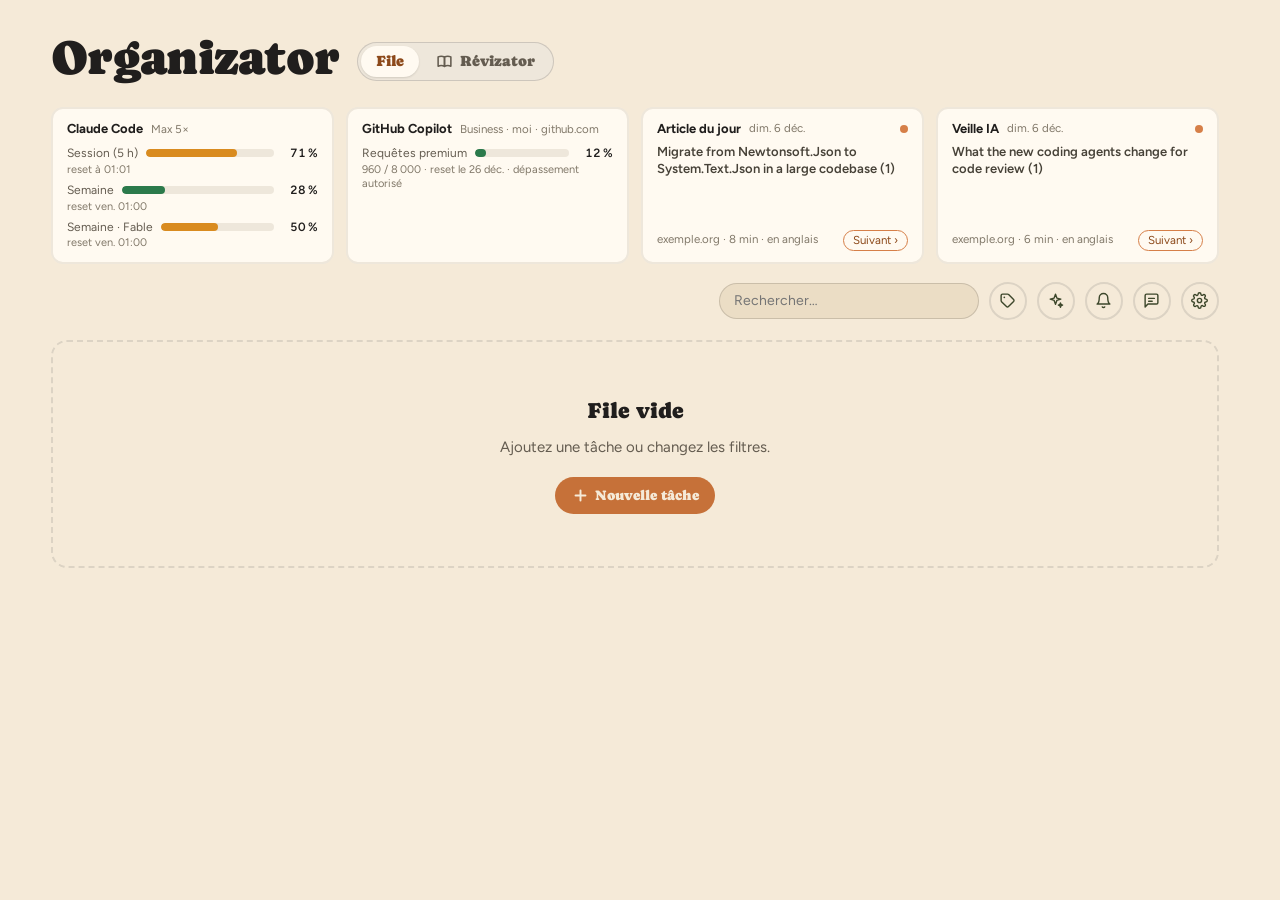
==== commit de250852: "Assistant qui agit sur la file, et fenêtre Conversations façon Claude Code Desktop Assistant (bouton" ====
--- a/src/Organizator/wwwroot/index.html
+++ b/src/Organizator/wwwroot/index.html
@@ -8,12 +8,17 @@
 <link rel="stylesheet" href="fonts.css">
 <link rel="stylesheet" href="app.css">
 <link rel="stylesheet" href="voice.css">
+<link rel="stylesheet" href="assistant.css">
 <link rel="stylesheet" href="revizator/revizator.css">
 <link rel="stylesheet" href="revizator/exercise.css">
 <link rel="stylesheet" href="revizator/lesson.css">
 <link rel="stylesheet" href="revizator/test.css">
 <link rel="stylesheet" href="revizator/progress.css">
 <link rel="stylesheet" href="revizator/tutor.css">
+<link rel="stylesheet" href="revizator/board.css">
+<link rel="stylesheet" href="revizator/admin.css">
+<link rel="stylesheet" href="revizator/prof.css">
+<link rel="stylesheet" href="revizator/cortex.css">
 </head>
 <body>
 
@@ -42,6 +47,14 @@
         </button>
         <button class="icon-btn" id="cats-btn" type="button" data-act="open-cats" title="Catégories et mots-clés" aria-label="Catégories et mots-clés">
           <svg width="17" height="17" viewBox="0 0 24 24" fill="none" stroke="currentColor" stroke-width="2" stroke-linecap="round" stroke-linejoin="round" aria-hidden="true"><path d="M20.6 13.4l-7.2 7.2a2 2 0 0 1-2.83 0l-7-7A2 2 0 0 1 3 12.17V5a2 2 0 0 1 2-2h7.17a2 2 0 0 1 1.42.59l7 7a2 2 0 0 1 0 2.83z"></path><circle cx="7.5" cy="7.5" r="1.2" fill="currentColor" stroke="none"></circle></svg>
+        </button>
+        <button class="icon-btn" id="live-btn" type="button" data-act="open-live" title="Fenêtre Conversations" aria-label="Fenêtre Conversations" hidden>
+          <svg width="17" height="17" viewBox="0 0 24 24" fill="none" stroke="currentColor" stroke-width="2" stroke-linecap="round" stroke-linejoin="round" aria-hidden="true"><rect x="3" y="4" width="18" height="16" rx="3"></rect><path d="M9 4v16M12.5 9h5M12.5 13h4"></path></svg>
+        </button>
+        <button class="icon-btn" id="assistant-btn" type="button" data-act="open-assistant" title="Assistant" aria-label="Assistant">
+          <svg width="17" height="17" viewBox="0 0 24 24" fill="none" stroke="currentColor" stroke-width="2" stroke-linecap="round" stroke-linejoin="round" aria-hidden="true"><path d="M12 3l1.9 5.6L19.5 10l-5.6 1.9L12 17.5l-1.9-5.6L4.5 10l5.6-1.4z"></path><path d="M19 15.5l.8 2.2 2.2.8-2.2.8-.8 2.2-.8-2.2-2.2-.8 2.2-.8z"></path></svg>
+          <span class="btn-badge" hidden></span>
+          <span class="btn-dot" hidden></span>
         </button>
         <button class="icon-btn" id="notifs-btn" type="button" data-act="toggle-notifs" aria-haspopup="dialog" aria-expanded="false" title="Notifications" aria-label="Notifications">
           <svg width="17" height="17" viewBox="0 0 24 24" fill="none" stroke="currentColor" stroke-width="2" stroke-linecap="round" stroke-linejoin="round" aria-hidden="true"><path d="M18 8a6 6 0 0 0-12 0c0 7-3 9-3 9h18s-3-2-3-9"></path><path d="M13.73 21a2 2 0 0 1-3.46 0"></path></svg>
@@ -75,7 +88,9 @@
 <div id="notifs"></div>
 
 <script src="bridge.js"></script>
+<script src="md.js"></script>
 <script src="app.js"></script>
+<script src="assistant.js"></script>
 <script src="voice-engine.js"></script>
 <script src="voice.js"></script>
 <script src="revizator/core.js"></script>
@@ -83,8 +98,12 @@
 <script src="revizator/items.js"></script>
 <script src="revizator/exercise.js"></script>
 <script src="revizator/lesson.js"></script>
+<script src="revizator/cortex.js"></script>
 <script src="revizator/test.js"></script>
 <script src="revizator/progress.js"></script>
 <script src="revizator/tutor.js"></script>
+<script src="revizator/board.js"></script>
+<script src="revizator/admin.js"></script>
+<script src="revizator/prof.js"></script>
 </body>
 </html>
--- a/src/Organizator/wwwroot/app.css
+++ b/src/Organizator/wwwroot/app.css
@@ -1733,3 +1733,13 @@
 .page-host { flex: 1; min-width: 0; padding: 0 clamp(20px, 4vw, 56px) 60px; }
 .page-host[hidden] { display: none; }
 .page-error { padding: 24px; border-radius: var(--radius-lg); background: var(--color-surface); color: var(--color-accent-800); }
+
+/* ── Révizator seul (docs/REVIZATOR-SERVER.md § 5.2) ─────────────────────
+   Page servie par le serveur Révizator (ou shim avec ?mode=revizator) : ni quotas ni articles dans
+   l'en-tête, ni cloche ni remarques dans la barre ; restent le titre, la barre de Révizator et les
+   réglages. Le téléphone a ses propres règles dans mobile.css, chargé par le serveur seulement. */
+.rz-only .app-header .usage,
+.rz-only #notifs-btn,
+.rz-only #remarks-btn,
+.rz-only #notifs { display: none !important; }
+.rz-only .app-header { padding-bottom: 6px; }
--- a/src/Organizator/wwwroot/voice.css
+++ b/src/Organizator/wwwroot/voice.css
@@ -178,6 +178,15 @@
   flex: none; font-size: 11px; font-weight: 700; letter-spacing: 0.06em; text-transform: uppercase;
   padding: 2px 8px; border-radius: 999px; background: var(--vc-bubble-user); color: var(--vc-bubble-user-ink);
 }
+/* En direct : la phrase s'écrit pendant qu'on parle (transcription en flux), trois points qui respirent. */
+.vc-you.live .vc-you-text { color: var(--vc-ink); }
+.vc-you-dots { display: none; gap: 3px; align-self: center; }
+.vc-you.live .vc-you-dots { display: inline-flex; }
+.vc-you-dots i { width: 5px; height: 5px; border-radius: 999px; background: var(--vc-user); animation: vc-dot 1.1s ease-in-out infinite; }
+.vc-you-dots i:nth-child(2) { animation-delay: 0.15s; }
+.vc-you-dots i:nth-child(3) { animation-delay: 0.3s; }
+@keyframes vc-dot { 0%, 80%, 100% { opacity: 0.25; transform: translateY(0); } 40% { opacity: 1; transform: translateY(-2px); } }
+.vc-you.live .vc-you-label { background: var(--vc-user); color: var(--vc-bg); }
 
 .vc-notice {
   display: flex; align-items: center; gap: 12px; flex-wrap: wrap; justify-content: center;
@@ -299,6 +308,40 @@
 .vc-meter-level.hot { background: var(--vc-speak); }
 .vc-meter-thr { position: absolute; top: 0; bottom: 0; width: 3px; margin-left: -1px; border-radius: 2px; background: var(--vc-ink); opacity: 0.7; }
 
+/* Choix en segments (« Couper la parole »). */
+.vc-seg { display: flex; flex-direction: column; gap: 6px; }
+.vc-seg-btn {
+  display: flex; align-items: center; gap: 8px; width: 100%; text-align: left; cursor: pointer;
+  padding: 8px 12px; border-radius: 14px; font: 600 13px/1.3 var(--font-body);
+  border: 2px solid var(--vc-chip); background: transparent; color: var(--vc-ink);
+  transition: background 0.15s ease, border-color 0.15s ease;
+}
+.vc-seg-btn::before {
+  content: ''; flex: none; width: 14px; height: 14px; border-radius: 999px; box-sizing: border-box;
+  border: 2px solid var(--vc-chip);
+}
+.vc-seg-btn:hover { background: color-mix(in srgb, var(--vc-ink) 6%, transparent); }
+.vc-seg-btn.on { background: var(--vc-chip-on-bg); border-color: var(--color-accent-500); color: var(--vc-chip-on-ink); }
+.vc-seg-btn.on::before { border: 4px solid var(--color-accent-500); }
+.vc-seg-hint { font-weight: 500; font-size: 11.5px; color: var(--vc-muted); }
+
+/* Modèles de transcription en direct : les lignes .wm-* des Réglages, plus une jauge de progression.
+   Hors overlay (Réglages › Révizator), elles prennent les teintes de l'application. */
+.asr-models { display: flex; flex-direction: column; }
+.asr-row .wm-text { flex: 1; }
+/* « Parakeet v3 · anglais et français · ~650 Mo » : une phrase qui passe à la ligne au besoin, le nom entier. */
+.asr-row .wm-name { display: block; line-height: 1.4; }
+.asr-name { white-space: nowrap; }
+.asr-note { font-size: 12px; color: var(--color-neutral-600); line-height: 1.45; padding: 4px 0; }
+.asr-err { color: var(--color-accent-700); }
+.asr-prog { display: inline-block; width: 90px; height: 7px; border-radius: 999px; background: var(--color-neutral-200); overflow: hidden; }
+.asr-prog i { display: block; height: 100%; border-radius: 999px; background: var(--color-accent-500); transition: width 0.2s ease; }
+.vc .wm-row { border-top-color: var(--vc-line); }
+.vc .wm-size, .vc .wm-note, .vc .wm-state, .vc .asr-note { color: var(--vc-muted); }
+.vc .wm-state.is-ok { color: var(--vc-listen); }
+.vc .asr-err { color: var(--color-accent-400); }
+.vc .asr-prog { background: var(--vc-track); }
+
 /* Fenêtre étroite : le volet passe par-dessus la scène. */
 @media (max-width: 860px) {
   .vc-drawer { position: absolute; top: 0; right: 0; bottom: 0; margin: 8px 12px 12px; width: min(380px, calc(100% - 24px)); z-index: 2; box-shadow: var(--shadow-lg); }
@@ -308,4 +351,5 @@
 
 @media (prefers-reduced-motion: reduce) {
   .vc-backdrop, .vc-drawer, .vc-notice.flash { animation: none; }
-}
+  .vc-you-dots i { animation: none; opacity: 0.7; }
+}
--- a/src/Organizator/wwwroot/assistant.css
+++ b/src/Organizator/wwwroot/assistant.css
@@ -0,0 +1,124 @@
+/* ═══════════════════════════════════════════════════════════════════════════
+   assistant.css — le panneau de l'assistant (assistant.js)
+   Même cadre que le panneau d'une tâche (.panel, .log, .msg) : un fil, puis la zone de saisie.
+   Les actions de l'agent sont des cartes : faite (Annuler), proposée (Appliquer / Refuser, Lancer).
+   ═══════════════════════════════════════════════════════════════════════ */
+
+.rz-only #assistant-btn, .rz-only #live-btn { display: none !important; }
+
+.as-head { display: flex; align-items: center; flex: none; }
+.as-reset.is-armed { color: #f3b38a; }
+
+.as-log { padding-bottom: 14px; }
+
+/* Pied : état de la réponse, saisie, puis modèle et bouton. */
+.as-foot {
+  flex: none; display: flex; flex-direction: column; gap: 8px;
+  padding: 12px 16px 14px; background: rgba(255, 255, 255, 0.05);
+}
+.as-status {
+  font-family: var(--font-mono); font-size: 11.5px; color: #f0b35b;
+  overflow: hidden; text-overflow: ellipsis; white-space: nowrap;
+}
+.as-input {
+  display: block; width: 100%; box-sizing: border-box; resize: none; min-height: 56px; max-height: 200px;
+  font-family: var(--font-body); font-size: 13.5px; line-height: 1.5;
+}
+.as-actions { display: flex; align-items: center; gap: 10px; min-height: 32px; }
+.as-meta { overflow: hidden; text-overflow: ellipsis; }
+.as-actions .dark-btn { display: inline-flex; align-items: center; gap: 6px; }
+.as-actions .dark-btn svg { width: 13px; height: 13px; }
+.as-send:disabled { opacity: 0.45; cursor: not-allowed; }
+
+/* Accueil d'une discussion vide. */
+.as-empty { color: rgba(255, 255, 255, 0.62); font-size: 13px; line-height: 1.6; }
+.as-empty p { margin: 0 0 10px; }
+.as-empty strong { color: rgba(255, 255, 255, 0.92); }
+.as-ideas { display: flex; flex-direction: column; align-items: flex-start; gap: 8px; margin-top: 14px; }
+.as-idea {
+  border: 1px solid rgba(255, 255, 255, 0.18); background: rgba(255, 255, 255, 0.05);
+  color: rgba(255, 255, 255, 0.86); border-radius: 999px; padding: 7px 14px;
+  font: inherit; font-size: 12.5px; cursor: pointer; text-align: left;
+}
+.as-idea:hover { background: rgba(255, 255, 255, 0.12); border-color: var(--color-accent-400); }
+
+.as-more {
+  display: block; margin: 0 auto 16px; border: none; background: none; cursor: pointer;
+  color: var(--color-accent-300); font: inherit; font-size: 12px;
+}
+.as-more:hover { color: #fff; }
+
+.as-tools { margin: -6px 0 14px; }
+
+.as-notice {
+  margin: 0 0 14px; padding: 8px 12px; border-radius: 10px; font-size: 12.5px;
+  background: rgba(255, 255, 255, 0.05); color: rgba(255, 255, 255, 0.62);
+}
+.as-notice.is-error { background: rgba(178, 58, 46, 0.22); color: #f2b8b0; }
+
+.as-end {
+  margin: -12px 0 18px; text-align: right;
+  font-family: var(--font-mono); font-size: 10.5px; color: rgba(255, 255, 255, 0.3);
+}
+
+/* Réponse en préparation : trois points. */
+.as-wait { display: flex; gap: 5px; margin: 0 0 16px 2px; }
+.as-wait span {
+  width: 6px; height: 6px; border-radius: 999px; background: rgba(255, 255, 255, 0.45);
+  animation: as-dot 1.2s ease-in-out infinite;
+}
+.as-wait span:nth-child(2) { animation-delay: 0.15s; }
+.as-wait span:nth-child(3) { animation-delay: 0.3s; }
+@keyframes as-dot { 0%, 80%, 100% { opacity: 0.25; transform: translateY(0); } 40% { opacity: 1; transform: translateY(-3px); } }
+
+/* ── Cartes d'action ─────────────────────────────────────────────────── */
+.as-card {
+  margin: 0 0 16px; padding: 11px 14px; border-radius: 12px;
+  border: 1px solid rgba(255, 255, 255, 0.12); border-left: 3px solid var(--color-accent-2-400);
+  background: rgba(255, 255, 255, 0.04); font-size: 13px; color: rgba(255, 255, 255, 0.84);
+}
+.as-card.is-proposal { border-left-color: var(--color-accent-400); }
+.as-card.is-proposed { background: rgba(198, 113, 57, 0.12); border-color: rgba(198, 113, 57, 0.45); border-left-color: var(--color-accent-400); }
+.as-card.is-undone, .as-card.is-refused { opacity: 0.6; }
+.as-card.is-undone .as-card-title, .as-card.is-refused .as-card-title { text-decoration: line-through; }
+.as-card.is-failed { border-left-color: #b23a2e; }
+.as-card-head { display: flex; align-items: baseline; gap: 10px; }
+.as-card-title { font-weight: 650; color: rgba(255, 255, 255, 0.95); }
+.as-card-state {
+  margin-left: auto; flex: none; font-family: var(--font-mono); font-size: 10.5px;
+  letter-spacing: 0.06em; text-transform: uppercase; color: rgba(255, 255, 255, 0.45);
+}
+.as-card.is-proposed .as-card-state { color: #f3b38a; }
+.as-card.is-applied .as-card-state, .as-card.is-launched .as-card-state { color: #7fc79a; }
+.as-card.is-failed .as-card-state { color: #f2a097; }
+.as-card-subject { margin-top: 3px; overflow-wrap: anywhere; }
+.as-card-detail { margin-top: 3px; font-family: var(--font-mono); font-size: 11.5px; color: rgba(255, 255, 255, 0.5); overflow-wrap: anywhere; }
+.as-card-reason { margin-top: 6px; color: rgba(255, 255, 255, 0.72); font-style: italic; }
+.as-card-actions { display: flex; flex-wrap: wrap; align-items: center; gap: 8px; margin-top: 10px; }
+.as-card-actions .dark-btn { padding: 6px 12px; font-size: 12.5px; }
+.as-card-actions .dark-btn:disabled { opacity: 0.45; cursor: not-allowed; }
+.as-see { font-size: 12px; }
+
+/* Avant / après d'un mot-clé : le texte proposé se lit d'office, l'actuel se déplie. */
+.as-diff { display: flex; flex-direction: column; gap: 10px; margin-top: 10px; }
+.as-diff-label {
+  font-family: var(--font-mono); font-size: 10.5px; letter-spacing: 0.08em; text-transform: uppercase;
+  color: rgba(255, 255, 255, 0.45); margin-bottom: 4px;
+}
+.as-diff-new, .as-diff-old {
+  white-space: pre-wrap; overflow-wrap: anywhere; font-size: 12.5px; line-height: 1.5;
+  padding: 8px 10px; border-radius: 8px; max-height: 320px; overflow-y: auto;
+}
+.as-diff-new { background: rgba(127, 199, 154, 0.1); border: 1px solid rgba(127, 199, 154, 0.28); color: rgba(255, 255, 255, 0.9); }
+.as-diff-old { margin-top: 6px; background: rgba(255, 255, 255, 0.04); border: 1px solid rgba(255, 255, 255, 0.1); color: rgba(255, 255, 255, 0.6); }
+.as-diff-toggle {
+  margin-top: 4px; padding: 0; border: none; background: none; cursor: pointer;
+  color: var(--color-accent-300); font: inherit; font-size: 11.5px;
+}
+.as-diff-toggle:hover { color: #fff; }
+
+/* Lancement proposé : agent, sous-tâches, mots-clés, dossier. */
+.as-launch { display: flex; flex-direction: column; gap: 3px; margin-top: 8px; }
+.as-launch-row { display: flex; gap: 10px; font-size: 12.5px; }
+.as-launch-key { flex: none; width: 92px; color: rgba(255, 255, 255, 0.45); }
+.as-launch-val { min-width: 0; overflow-wrap: anywhere; white-space: pre-wrap; }
--- a/src/Organizator/wwwroot/revizator/revizator.css
+++ b/src/Organizator/wwwroot/revizator/revizator.css
@@ -276,3 +276,31 @@
 .rz-dl-line { display: flex; align-items: center; gap: 8px; font-size: 13px; color: var(--color-accent-800); }
 .rz-set-voice { padding: 4px 0 8px; }
 .rz-set-help { font-size: 12.5px; color: var(--rz-ink-soft); margin: -2px 0 8px; line-height: 1.45; }
+
+/* Serveur Révizator : bandeau de liaison (discret, en tête de la page) et réglage. */
+.rz-conn { display: flex; align-items: center; gap: 8px; margin: 0 0 12px; padding: 6px 12px; border-radius: 10px; font-size: 12.5px; line-height: 1.4; color: var(--rz-ink-soft); background: var(--color-neutral-100); border: 1px solid var(--rz-line); }
+.rz-conn-dot { flex: none; width: 8px; height: 8px; border-radius: 50%; background: var(--rz-bad); }
+.rz-load-actions { display: flex; gap: 8px; margin-top: 12px; }
+.rz-connect { max-width: 640px; margin: 24px auto; display: flex; flex-direction: column; gap: 12px; }
+.rz-server-test { margin-top: 6px; }
+.rz-server-test.is-online strong { color: var(--rz-good); }
+.rz-server-test.is-unreachable strong, .rz-server-test.is-refused strong, .rz-server-test.is-invalid strong { color: var(--rz-bad); }
+.rz-install { display: flex; flex-direction: column; gap: 10px; }
+.rz-install-lead { font-size: 14px; line-height: 1.45; color: var(--rz-ink-soft); }
+.rz-install-steps { margin: 0; padding-left: 22px; font-size: 14px; line-height: 1.6; }
+.rz-install-glyph { vertical-align: -3px; }
+.rz-pair-hint { display: block; margin: 6px 0 0; }
+.rz-pair { display: flex; gap: 18px; align-items: flex-start; margin: 8px 0 4px; padding: 14px; border-radius: 12px; border: 1px solid var(--rz-line); background: var(--color-neutral-100); }
+/* Le QR code reste noir sur blanc dans les deux thèmes : les lecteurs lisent mal un code inversé. */
+.rz-pair-qr { flex: none; width: 176px; height: 176px; padding: 6px; border-radius: 8px; background: #fff; image-rendering: pixelated; }
+.rz-pair.is-expired .rz-pair-qr { opacity: .25; }
+.rz-pair-body { display: flex; flex-direction: column; gap: 8px; min-width: 0; font-size: 13.5px; line-height: 1.45; }
+.rz-pair-title { font-weight: 600; }
+.rz-pair-steps { margin: 0; padding-left: 20px; }
+.rz-pair-code strong { font-family: var(--font-mono, monospace); letter-spacing: .08em; }
+.rz-pair-url { font-family: var(--font-mono, monospace); word-break: break-all; }
+.rz-pair-actions { display: flex; gap: 8px; flex-wrap: wrap; }
+@media (max-width: 560px) { .rz-pair { flex-direction: column; align-items: center; } }
+
+/* Réglages › Voix : une note à la place d'un contrôle (voix française absente du serveur). */
+.rz-voice-note { font-size: 13px; line-height: 1.45; color: var(--rz-ink-soft); }
--- a/src/Organizator/wwwroot/revizator/lesson.css
+++ b/src/Organizator/wwwroot/revizator/lesson.css
@@ -58,6 +58,17 @@
 .rzl-topic-change { flex: none; font-family: var(--font-body); font-weight: 600; font-size: 13px; }
 .rzl-topic-pick { flex: 1 1 100%; display: flex; flex-direction: column; gap: 8px; }
 .rzl-topic-in { max-width: 520px; }
+.rzl-npick { display: flex; flex-direction: column; gap: 6px; }
+.rzl-npick-head { display: flex; align-items: center; gap: 6px 10px; flex-wrap: wrap; }
+.rzl-npick-meta { display: inline-flex; align-items: center; gap: 4px; font-size: 12px; color: var(--rz-ink-soft); }
+.rzl-npick-refresh { margin-left: auto; font-family: var(--font-body); font-weight: 600; font-size: 13px; display: inline-flex; align-items: center; gap: 5px; }
+.rzl-npick-list { list-style: none; margin: 0; padding: 0; display: grid; grid-template-columns: repeat(auto-fill, minmax(min(100%, 240px), 1fr)); gap: 6px; }
+.rzl-npick-item { width: 100%; height: 100%; display: flex; flex-direction: column; gap: 2px; text-align: left; padding: 8px 10px; border-radius: 12px; border: 1px solid var(--rz-line); background: var(--color-surface); color: var(--color-text); cursor: pointer; font: inherit; }
+.rzl-npick-item:hover { border-color: var(--color-accent-400); }
+.rzl-npick-item.on { border-color: var(--color-accent); background: var(--color-accent-100); box-shadow: 0 0 0 3px color-mix(in srgb, var(--color-accent) 14%, transparent); }
+.rzl-npick-item .rzl-news-src { display: inline-flex; align-items: center; gap: 4px; }
+.rzl-npick-item .rzl-news-src svg { width: 11px; height: 11px; }
+.rzl-npick-t { font-size: 13px; line-height: 1.35; font-weight: 600; }
 
 /* Au programme (aperçu du plan) */
 .rzl-menu { display: flex; flex-direction: column; gap: 10px; padding: 16px 16px 12px; border-radius: 18px; background: color-mix(in srgb, var(--color-surface) 88%, transparent); border: 1px solid var(--rz-line); box-shadow: var(--shadow-sm); }
--- a/src/Organizator/wwwroot/revizator/test.css
+++ b/src/Organizator/wwwroot/revizator/test.css
@@ -6,6 +6,7 @@
 .rzt-head { display: flex; align-items: flex-end; justify-content: space-between; gap: 16px; flex-wrap: wrap; }
 .rzt-actions { display: flex; align-items: center; gap: 10px; flex-wrap: wrap; }
 .rzt-sm { padding: 6px 12px; font-size: 13px; }
+.rzt-delete { display: flex; align-items: center; gap: 12px; flex-wrap: wrap; font-size: 13px; padding: 4px 2px 8px; }
 .rzt-h2 { font-family: var(--font-heading); font-size: clamp(24px, 2.6vw, 30px); margin: 0; line-height: 1.1; }
 .rzt-lead { margin: 0; font-size: 15px; line-height: 1.55; max-width: 760px; }
 .rzt-mention { margin: 0; font-size: 11.5px; line-height: 1.45; color: var(--rz-ink-soft); }
@@ -261,7 +262,12 @@
 .rzt-rb-ci { position: absolute; top: 0; bottom: 0; border-radius: 99px; background: color-mix(in srgb, var(--color-accent) 30%, transparent); }
 .rzt-rb-dot { position: absolute; top: 50%; width: 16px; height: 16px; margin: -8px 0 0 -8px; border-radius: 50%; background: var(--color-accent); border: 2px solid var(--color-surface); box-shadow: var(--shadow-sm); }
 .rzt-rb-cut { position: absolute; top: -4px; bottom: -4px; width: 1px; background: color-mix(in srgb, var(--color-text) 28%, transparent); }
-.rzt-rb-cut span { position: absolute; top: -15px; left: 50%; transform: translateX(-50%); font-size: 10px; font-style: normal; font-weight: 700; color: var(--rz-ink-soft); }
+.rzt-rb-lv { position: absolute; top: -16px; font-size: 10px; line-height: 1; font-weight: 700; color: var(--rz-ink-soft); white-space: nowrap; }
+.rzt-rb-legend { font-size: 12px; color: var(--rz-ink-soft); }
+.rzt-rb-legend i { display: inline-block; vertical-align: -1px; margin-right: 4px; }
+.rzt-rb-legend .is-dot { width: 10px; height: 10px; border-radius: 50%; background: var(--color-accent); }
+.rzt-rb-legend .is-ci { width: 18px; height: 8px; border-radius: 99px; background: color-mix(in srgb, var(--color-accent) 30%, transparent); }
+.rzt-rb-legend .is-cut { width: 1px; height: 12px; background: color-mix(in srgb, var(--color-text) 28%, transparent); }
 
 .rzt-secs { align-items: stretch; }
 .rzt-sec { gap: 8px; }
@@ -272,6 +278,7 @@
 .rzt-sec-sub { font-size: 13px; color: var(--rz-ink-soft); }
 .rzt-cp { display: flex; flex-direction: column; gap: 4px; margin-top: 4px; }
 .rzt-cp-row { display: grid; grid-template-columns: 92px minmax(0, 1fr) 42px; gap: 8px; align-items: center; font-size: 12px; }
+.rzt-cp-cap { font-size: 12px; font-weight: 600; color: var(--rz-ink-soft); }
 .rzt-cp-k { color: var(--rz-ink-soft); }
 .rzt-cp-bar { height: 8px; border-radius: 99px; background: var(--color-neutral-200); overflow: hidden; }
 .rzt-cp-bar i { display: block; height: 100%; border-radius: 99px; background: var(--color-accent-2-600); min-width: 2px; }
@@ -331,6 +338,9 @@
 .rzt-rv-why { font-size: 11px; font-weight: 600; text-decoration: none; display: inline-block; padding: 1px 6px; border-radius: 999px; background: var(--color-surface); }
 .rzt-rv-exp { font-size: 13.5px; line-height: 1.5; }
 .rzt-rv-ev { font-size: 13px; font-style: italic; color: var(--rz-ink-soft); }
+.rzt-rv-q.is-neutral .rzt-rv-mark { color: var(--rz-ink-soft); }
+.rzt-rv-neutral { display: flex; align-items: flex-start; gap: 6px; font-size: 13px; line-height: 1.45; color: var(--rz-ink-soft); padding: 6px 8px; border-radius: 8px; background: var(--color-surface); }
+.rzt-rv-neutral svg { flex: none; margin-top: 2px; }
 
 /* ── Bilan oral et écrit ── */
 .rzt-sw-fr { font-size: 14px; line-height: 1.5; color: var(--color-neutral-800); }
--- a/src/Organizator/wwwroot/revizator/tutor.css
+++ b/src/Organizator/wwwroot/revizator/tutor.css
@@ -120,6 +120,19 @@
 .rzv-turn.is-user .rzv-bubble { border-bottom-right-radius: 6px; background: var(--color-accent-2-100); border-color: var(--color-accent-2-300); }
 .rzv-who { display: flex; align-items: baseline; justify-content: space-between; gap: 10px; font-size: 12px; font-weight: 700; color: var(--color-accent-2-800); }
 .rzv-lat { font-size: 11px; font-weight: 500; color: var(--rz-ink-soft); font-variant-numeric: tabular-nums; }
+/* Temps de réponse décomposé : la pastille ouvre une ligne de détail sous le nom (au doigt, pas de survol) */
+.rzv-lat.is-btn {
+  display: inline-flex; align-items: center; gap: 3px; margin: -3px -5px; padding: 3px 5px; border: 0; border-radius: 7px;
+  background: transparent; font-family: inherit; line-height: inherit; cursor: pointer;
+}
+.rzv-lat.is-btn svg { width: 11px; height: 11px; flex: none; }
+.rzv-lat.is-btn:hover, .rzv-lat.is-btn[aria-expanded="true"] { background: color-mix(in srgb, var(--color-text) 7%, transparent); color: var(--color-text); }
+.rzv-lat.is-btn:focus-visible { outline: 2px solid var(--color-accent); outline-offset: 1px; }
+.rzv-latd {
+  margin-top: -3px; padding: 5px 9px; border-radius: 9px; font-size: 11.5px; line-height: 1.45; font-variant-numeric: tabular-nums;
+  background: color-mix(in srgb, var(--color-text) 5%, transparent); color: var(--rz-ink-soft);
+}
+@media (pointer: coarse) { .rzv-lat.is-btn { margin: -7px -8px; padding: 7px 8px; } }
 .rzv-say, .rzv-said { font-size: 15.5px; line-height: 1.5; overflow-wrap: anywhere; }
 .rzv-say[data-rz-say].is-speaking { background: var(--color-accent-100); box-shadow: 0 0 0 4px var(--color-accent-100); }
 .rzv-unsure { text-decoration: underline wavy var(--color-accent-500); text-decoration-thickness: 1.5px; text-underline-offset: 4px; cursor: help; }
@@ -239,6 +252,12 @@
   display: -webkit-box; -webkit-line-clamp: 2; -webkit-box-orient: vertical; overflow: hidden;
 }
 .rzv-live-cap:empty { min-height: 0; }
+/* Sous l'état : la dernière mesure du temps de réponse, l'écran tenu allumé */
+.rzv-live-facts { display: flex; flex-wrap: wrap; gap: 2px 14px; font-size: 12px; line-height: 1.4; color: var(--rz-ink-soft); font-variant-numeric: tabular-nums; }
+.rzv-live-facts[hidden] { display: none; }
+.rzv-live-fact { display: inline-flex; align-items: center; gap: 5px; min-width: 0; }
+.rzv-live-fact svg { width: 12px; height: 12px; flex: none; }
+.rzv-live-fact.is-warn { color: var(--color-accent-800); }
 .rzv-live-notice { display: flex; align-items: center; gap: 10px; flex-wrap: wrap; font-size: 13px; line-height: 1.4; }
 .rzv-live-notice[hidden] { display: none; }
 .rzv-live-notice.is-warn { padding: 7px 8px 7px 12px; border-radius: 12px; background: var(--color-accent-100); border: 1px solid var(--color-accent-200); color: var(--color-accent-900); font-weight: 600; }
@@ -268,6 +287,9 @@
 .rzv-live-ctl { display: inline-flex; gap: 8px; flex-wrap: wrap; }
 .rzv-live-ctl .btn { display: inline-flex; align-items: center; gap: 6px; }
 .rzv-live-ctl .btn svg { width: 15px; height: 15px; }
+.rzv-awake[aria-pressed="true"] svg { color: var(--color-accent-600); }
+.rzv-awake[aria-pressed="false"] { color: var(--rz-ink-soft); }
+.rzv-awake[aria-pressed="false"] svg { opacity: 0.45; }
 .rzv-dock.is-live { gap: 9px; padding-top: 12px; }
 
 /* Carte « Conversation en français » de l'écran de choix */
@@ -351,3 +373,87 @@
   .rzv-live-meter { margin-left: 0; }
 }
 .shell.with-panel .rzv-pick, .shell.with-panel .rzv-layout, .shell.with-panel .rzv-sumgrid { grid-template-columns: minmax(0, 1fr); }
+
+/* ── Transcription en direct : la bulle « en cours » de l'apprenant ──────── */
+.rzv-turn.is-draft .rzv-bubble {
+  background: color-mix(in srgb, var(--color-accent-2-100) 55%, var(--color-bg));
+  border-style: dashed; border-color: var(--color-accent-2-500); box-shadow: none;
+}
+.rzv-turn.is-draft .rzv-said { color: color-mix(in srgb, var(--color-text) 80%, transparent); }
+.rzv-turn.is-draft .rzv-ava.is-me { background: var(--color-accent-2-500); }
+.rzv-live-k { color: var(--color-accent-2-700); font-weight: 700; }
+.rzv-dots { display: inline-flex; gap: 3px; margin-right: 2px; }
+.rzv-dots i { width: 5px; height: 5px; border-radius: 999px; background: currentColor; animation: rzv-dot 1.1s ease-in-out infinite; }
+.rzv-dots i:nth-child(2) { animation-delay: 0.15s; }
+.rzv-dots i:nth-child(3) { animation-delay: 0.3s; }
+@keyframes rzv-dot { 0%, 80%, 100% { opacity: 0.25; transform: translateY(0); } 40% { opacity: 1; transform: translateY(-2px); } }
+.rzv-lat.is-wait { display: inline-flex; align-items: center; gap: 3px; font-style: italic; }
+.rzv-lat.is-wait svg { width: 11px; height: 11px; animation: rzv-dot 1.4s ease-in-out infinite; }
+
+/* ── Réglages › Révizator › Tuteur : curseur, vumètre et seuil, modèles en direct ── */
+.rzv-sens-range { flex: 1; min-width: 0; accent-color: var(--color-accent-500); cursor: pointer; }
+.rzv-sens-out { flex: none; min-width: 30px; text-align: right; font: 600 13px/1 var(--font-mono); color: var(--rz-ink-soft); }
+.rzv-sens-meter {
+  position: relative; height: 10px; margin: 4px 0 6px 76px; border-radius: 999px;
+  background: var(--color-neutral-200); overflow: hidden;
+}
+.rzv-sens-lvl {
+  position: absolute; inset: 0; transform-origin: left center; transform: scaleX(0); border-radius: 999px;
+  background: var(--color-accent-2-500); transition: transform 0.08s linear;
+}
+.rzv-sens-lvl.is-hot { background: var(--color-accent-500); }
+.rzv-sens-thr { position: absolute; top: 0; bottom: 0; width: 3px; margin-left: -1px; border-radius: 2px; background: var(--color-text); opacity: 0.7; }
+.rzv-sens-thr[hidden] { display: none; }
+.rzv-sens-meter.is-off { opacity: 0.6; }
+.rzv-sens-state { display: flex; align-items: center; gap: 8px; margin: 0 0 4px 76px; font-size: 12px; color: var(--rz-ink-soft); }
+.rzv-sens-state span { flex: 1; min-width: 0; }
+.rzv-sens-state .btn[hidden] { display: none; }
+.rzv-set-sub { margin: 14px 0 2px; padding-top: 10px; border-top: 2px solid var(--color-neutral-200); font-size: 13px; font-weight: 700; }
+.rzv-set .asr-models { margin-bottom: 4px; }
+
+/* ── Mode calme (petit écran, mains libres) : le pupitre se replie, un toucher le rappelle ──
+   tutor.js pose body.rzv-calm ; le pupitre se referme en hauteur (grid-template-rows 1fr → 0fr) en glissant
+   vers le bas et en s'estompant, et une petite pastille rappelle qu'un toucher le fait revenir. */
+.rzv-dock-in { display: contents; }
+.rzv-calm-tip { display: none; }
+@media (max-width: 600px) {
+  .rzv-dock.is-live {
+    display: grid; grid-template-rows: 1fr;
+    transition: grid-template-rows 0.5s cubic-bezier(0.22, 0.8, 0.24, 1), padding 0.5s cubic-bezier(0.22, 0.8, 0.24, 1),
+      box-shadow 0.4s ease, background-color 0.4s ease;
+  }
+  .rzv-dock.is-live > .rzv-dock-in {
+    display: flex; flex-direction: column; align-items: center; gap: 9px; min-height: 0; overflow: hidden;
+    transition: opacity 0.3s ease, transform 0.5s cubic-bezier(0.22, 0.8, 0.24, 1), filter 0.4s ease;
+  }
+  body.rzv-calm .rzv-dock.is-live {
+    grid-template-rows: 0fr; padding-top: 0; padding-bottom: calc(8px + env(safe-area-inset-bottom, 0px));
+    background-color: transparent; box-shadow: none; pointer-events: none;
+  }
+  body.rzv-calm .rzv-dock.is-live > .rzv-dock-in { opacity: 0; transform: translateY(18px) scale(0.98); filter: blur(2px); }
+
+  .rzv-calm-tip {
+    display: flex; align-items: center; gap: 8px; position: fixed; left: 50%; z-index: 30;
+    bottom: calc(16px + env(safe-area-inset-bottom, 0px)); transform: translate(-50%, 14px); opacity: 0; pointer-events: none;
+    padding: 8px 15px; border-radius: 999px; white-space: nowrap; font-size: 12.5px; font-weight: 600; color: var(--rz-ink-soft);
+    background: color-mix(in srgb, var(--color-surface) 84%, transparent); border: 1px solid color-mix(in srgb, var(--color-neutral-400) 30%, transparent);
+    -webkit-backdrop-filter: blur(10px); backdrop-filter: blur(10px); box-shadow: var(--shadow-md);
+    transition: opacity 0.2s ease, transform 0.3s ease;
+  }
+  .rzv-calm-tip i { flex: none; width: 7px; height: 7px; border-radius: 50%; background: var(--color-accent-2-500); animation: rzv-breathe 1.6s ease-in-out infinite; }
+  body.rzv-calm .rzv-calm-tip { animation: rzv-calm-tip 7s cubic-bezier(0.22, 0.8, 0.24, 1) 0.3s forwards; }
+}
+/* La pastille arrive en douceur, reste lisible quelques secondes, puis se fait discrète. */
+@keyframes rzv-calm-tip {
+  0% { opacity: 0; transform: translate(-50%, 14px); }
+  8% { opacity: 1; transform: translate(-50%, 0); }
+  60% { opacity: 1; transform: translate(-50%, 0); }
+  100% { opacity: 0.45; transform: translate(-50%, 0); }
+}
+
+@media (prefers-reduced-motion: reduce) {
+  .rzv-dots i, .rzv-lat.is-wait svg { animation: none; opacity: 0.7; }
+  .rzv-dock.is-live, .rzv-dock.is-live > .rzv-dock-in, .rzv-calm-tip { transition-duration: 0.01s; }
+  body.rzv-calm .rzv-dock.is-live > .rzv-dock-in { transform: none; filter: none; }
+  .rzv-calm-tip i { animation: none; }
+}
--- a/src/Organizator/wwwroot/revizator/board.css
+++ b/src/Organizator/wwwroot/revizator/board.css
@@ -0,0 +1,101 @@
+/* ═══════════════════════════════════════════════════════════════════════════
+   Révizator — classement (board.js, préfixe .rzb-)
+   Quatre couleurs de joueurs, vérifiées ensemble (toutes les paires, daltonisme compris, sur la carte
+   #fffaf1) : bleu lecture, terracotta, prune, vert d'eau ; vous êtes toujours le premier. Les joueurs
+   suivants sont gris ; tous sont nommés en bout de courbe et dans la légende (jamais la couleur seule).
+   ═══════════════════════════════════════════════════════════════════════ */
+
+:root {
+  --rzb-c0: #286cab; --rzb-c1: #d96a42; --rzb-c2: #8b4486; --rzb-c3: #1f9a78;
+  --rzb-cx: var(--color-neutral-400);
+  --rzb-gold: #c9971c; --rzb-silver: #9aa3ad; --rzb-bronze: #b4703f;
+}
+
+.rzb-sw { display: inline-block; width: 12px; height: 12px; border-radius: 4px; flex: none; }
+.rzb-sw.rzb-c0 { background: var(--rzb-c0); } .rzb-sw.rzb-c1 { background: var(--rzb-c1); }
+.rzb-sw.rzb-c2 { background: var(--rzb-c2); } .rzb-sw.rzb-c3 { background: var(--rzb-c3); }
+.rzb-sw.rzb-cx { background: var(--rzb-cx); }
+.rzb-me { display: inline-block; margin-left: 4px; padding: 0 6px; border-radius: 999px; font-size: 11px; font-weight: 700;
+  background: var(--color-accent-100); color: var(--color-accent-700); vertical-align: 1px; }
+
+.rzb-warn { background: var(--rz-bad-bg); border-color: color-mix(in srgb, var(--rz-bad) 30%, transparent); }
+.rzb-lead { background: var(--rz-good-bg); border-color: color-mix(in srgb, var(--rz-good) 30%, transparent); }
+.rzb-chase { display: flex; align-items: center; gap: 10px; flex-wrap: wrap; }
+.rzb-chase > svg { flex: none; }
+.rzb-chase .btn { margin-left: auto; }
+.rzb-wait { display: flex; align-items: center; gap: 10px; padding: 24px; color: var(--rz-ink-soft); }
+.rzb-refresh { margin-left: 4px; }
+
+/* ── Podium ── */
+.rzb-steps { display: flex; justify-content: center; align-items: flex-end; gap: 12px; padding-top: 4px; }
+.rzb-step { flex: 0 1 180px; display: flex; flex-direction: column; align-items: center; gap: 4px; min-width: 0; }
+.rzb-step-name { display: flex; align-items: center; gap: 6px; font-weight: 700; font-size: 14px; max-width: 100%; overflow: hidden; text-overflow: ellipsis; white-space: nowrap; }
+.rzb-step-pts { font-size: 12.5px; color: var(--rz-ink-soft); font-variant-numeric: tabular-nums; }
+.rzb-step-block { width: 100%; border-radius: 10px 10px 4px 4px; display: flex; align-items: flex-start; justify-content: center; padding-top: 8px;
+  font-family: var(--font-display, inherit); font-size: 22px; font-weight: 700; color: #fffaf1; }
+.rzb-step1 .rzb-step-block { height: 84px; background: var(--rzb-gold); }
+.rzb-step2 .rzb-step-block { height: 60px; background: var(--rzb-silver); }
+.rzb-step3 .rzb-step-block { height: 44px; background: var(--rzb-bronze); }
+.rzb-step.is-me .rzb-step-block { box-shadow: 0 0 0 3px var(--color-accent-200); }
+
+/* ── Tableau ── */
+.rzb-table-wrap { overflow-x: auto; }
+.rzb-table { width: 100%; border-collapse: collapse; font-size: 13.5px; }
+.rzb-table th, .rzb-table td { padding: 8px 10px; text-align: left; border-top: 1px solid var(--rz-line); white-space: nowrap; font-variant-numeric: tabular-nums; }
+.rzb-table thead th { border-top: 0; font-size: 12px; font-weight: 600; color: var(--rz-ink-soft); }
+.rzb-table .is-num { text-align: right; }
+.rzb-table tr.is-me { background: color-mix(in srgb, var(--color-accent) 7%, transparent); }
+.rzb-table tr.is-me .rzb-name { font-weight: 700; }
+.rzb-name { font-weight: 600; }
+.rzb-name, .rzb-level { display: table-cell; }
+.rzb-name > span { margin-left: 8px; }
+.rzb-pts { font-weight: 700; }
+.rzb-col-rank { width: 64px; }
+.rzb-rank, .rzb-medal { display: inline-flex; align-items: center; justify-content: center; width: 24px; height: 24px; border-radius: 50%; font-weight: 700; font-size: 12.5px; }
+.rzb-rank { color: var(--rz-ink-soft); }
+.rzb-medal { color: #fffaf1; }
+.rzb-m1 { background: var(--rzb-gold); } .rzb-m2 { background: var(--rzb-silver); } .rzb-m3 { background: var(--rzb-bronze); }
+.rzb-move { margin-left: 4px; font-size: 11px; color: var(--rz-ink-soft); }
+.rzb-move.is-up, .rzb-delta.is-up { color: var(--rz-good); }
+.rzb-move.is-down, .rzb-delta.is-down { color: var(--rz-bad); }
+.rzb-delta { margin-left: 4px; font-weight: 700; }
+.rzb-toeic { margin-left: 8px; font-size: 12px; color: var(--rz-ink-soft); }
+
+/* ── Courbes ── */
+.rzb-legend { margin-bottom: 2px; }
+.rzb-line { fill: none; stroke-width: 2; stroke-linejoin: round; stroke-linecap: round; }
+.rzb-line.is-me { stroke-width: 3; }
+.rzb-dot { stroke: var(--color-surface); stroke-width: 2; }
+.rzb-line.rzb-c0 { stroke: var(--rzb-c0); } .rzb-dot.rzb-c0 { fill: var(--rzb-c0); }
+.rzb-line.rzb-c1 { stroke: var(--rzb-c1); } .rzb-dot.rzb-c1 { fill: var(--rzb-c1); }
+.rzb-line.rzb-c2 { stroke: var(--rzb-c2); } .rzb-dot.rzb-c2 { fill: var(--rzb-c2); }
+.rzb-line.rzb-c3 { stroke: var(--rzb-c3); } .rzb-dot.rzb-c3 { fill: var(--rzb-c3); }
+.rzb-line.rzb-cx { stroke: var(--rzb-cx); stroke-width: 1.5; } .rzb-dot.rzb-cx { fill: var(--rzb-cx); }
+.rzb-end { font-size: 12.5px; fill: var(--color-text); }
+.rzb-end.is-me { font-weight: 700; }
+
+/* ── Carte de l'accueil ── */
+.rzb-home .rz-card-title { display: inline-flex; align-items: center; gap: 6px; }
+.rzb-home-list { list-style: none; margin: 0; padding: 0; display: grid; gap: 6px; }
+.rzb-home-list li { display: flex; align-items: center; gap: 8px; font-size: 13.5px; padding: 4px 6px; border-radius: 8px; }
+.rzb-home-list li.is-me { background: color-mix(in srgb, var(--color-accent) 8%, transparent); font-weight: 600; }
+.rzb-home-rank { width: 18px; text-align: right; color: var(--rz-ink-soft); font-variant-numeric: tabular-nums; }
+.rzb-home-name { flex: 1; min-width: 0; overflow: hidden; text-overflow: ellipsis; white-space: nowrap; }
+.rzb-home-list b { font-variant-numeric: tabular-nums; }
+
+@media (max-width: 600px) {
+  .rzb-steps { gap: 6px; }
+  .rzb-step-name { font-size: 12.5px; }
+  .rzb-table { font-size: 12.5px; }
+  .rzb-table th, .rzb-table td { padding: 7px 6px; }
+  .rzb-chase .btn { margin-left: 0; }
+  /* Sur téléphone : rang, joueur, points, semaine, niveau ; le détail reste dans « Voir les données » des courbes. */
+  .rzb-table .rzb-opt, .rzb-toeic { display: none; }
+  .rzb-end { font-size: 13px; }
+  .rzb-svg .rzp-tick { font-size: 11px; }
+}
+@media (max-width: 600px) {
+  .rzb-move { display: none; }
+  .rzb-col-rank { width: auto; }
+  .rzb-me { display: none; }
+}
--- a/src/Organizator/wwwroot/revizator/admin.css
+++ b/src/Organizator/wwwroot/revizator/admin.css
@@ -0,0 +1,50 @@
+/* ═══════════════════════════════════════════════════════════════════════════
+   Révizator — administration du serveur (admin.js, préfixe .rza-)
+   Reprend le tableau du classement (.rzb-table) et les cartes de réglages.
+   ═══════════════════════════════════════════════════════════════════════ */
+
+.rza-card { gap: 12px; }
+.rza-sr { position: absolute; width: 1px; height: 1px; overflow: hidden; clip: rect(0 0 0 0); white-space: nowrap; }
+.rza-table td, .rza-table th { vertical-align: middle; }
+.rza-who b { font-weight: 700; }
+.rza-pseudo { display: block; font-size: 12px; font-weight: 400; color: var(--rz-ink-soft); }
+.rza-badge { display: inline-block; padding: 1px 8px; border-radius: 999px; font-size: 11.5px; font-weight: 700;
+  background: var(--color-accent-100); color: var(--color-accent-700); }
+.rza-role { font-size: 12.5px; color: var(--rz-ink-soft); }
+.rza-actions { text-align: right; white-space: nowrap; }
+.rza-btn { padding: 4px 10px; font-size: 12.5px; }
+.rza-del { color: var(--rz-bad); }
+.rza-danger { padding: 4px 10px; font-size: 12.5px; background: var(--rz-bad); color: #fffaf1; border-color: var(--rz-bad); }
+.rza-sub td { background: color-mix(in srgb, var(--color-accent) 5%, transparent); white-space: normal; }
+.rza-inline { display: flex; align-items: center; gap: 8px; flex-wrap: wrap; }
+.rza-inline .input { width: 220px; font-family: var(--font-mono, monospace); }
+.rza-lbl { font-size: 12.5px; font-weight: 600; }
+
+.rza-form { display: flex; align-items: flex-end; gap: 12px; flex-wrap: wrap; }
+.rza-field { display: flex; flex-direction: column; gap: 4px; font-size: 12.5px; font-weight: 600; flex: 1 1 200px; }
+.rza-field small { font-weight: 400; color: var(--rz-ink-soft); }
+.rza-field .input { width: 100%; }
+.rza-form-btns { display: flex; gap: 8px; }
+.rza-created { display: flex; align-items: center; gap: 12px; flex-wrap: wrap; }
+.rza-created > div { flex: 1 1 260px; }
+.rza-code { font-family: var(--font-mono, monospace); padding: 1px 6px; border-radius: 6px; background: color-mix(in srgb, var(--color-text) 8%, transparent); user-select: all; }
+.rza-save { display: flex; align-items: center; gap: 8px; flex-wrap: wrap; }
+.rza-save > span { flex: 1 1 240px; }
+
+.rz-set-fixed { font-family: var(--font-mono, monospace); font-size: 13px; padding: 4px 10px; border-radius: 8px; background: var(--color-neutral-100); }
+
+@media (max-width: 600px) {
+  /* Une personne par bloc : compte et rôle sur une ligne, activité dessous, boutons en bas. */
+  .rza-table thead { display: none; }
+  .rza-table, .rza-table tbody { display: block; }
+  .rza-table tr { display: grid; grid-template-columns: 1fr auto; gap: 2px 8px; padding: 10px 4px; border-top: 1px solid var(--rz-line); }
+  .rza-table th, .rza-table td { display: block; border: 0; padding: 0; }
+  .rza-table td:nth-child(4) { grid-column: 1 / -1; font-size: 12.5px; color: var(--rz-ink-soft); }
+  .rza-table .rza-actions { grid-column: 1 / -1; }
+  .rza-table tr.rza-sub { display: block; }
+  .rza-inline .input { width: 100%; }
+  .rza-actions { white-space: normal; text-align: left; }
+  .rza-actions .btn { margin: 2px 0; }
+  .rza-form-btns { width: 100%; }
+  .rza-form-btns .btn-primary { flex: 1; }
+}
--- a/src/Organizator/wwwroot/revizator/prof.css
+++ b/src/Organizator/wwwroot/revizator/prof.css
@@ -0,0 +1,236 @@
+/* ═══════════════════════════════════════════════════════════════════════════
+   Révizator — le professeur (prof.js) · préfixe .rzf-
+   Un bouton rond dans le coin (le visage du professeur), un panneau compact ancré au même coin :
+   380 px sur PC (agrandissable), une feuille à mi-hauteur sur un petit écran, qui laisse voir la page.
+   Le panneau vit dans <body>, hors de #page-host : il se place au-dessus de la page, sous les dialogues
+   (60), le micro de la dictée (70) et les toasts (80).
+   ═══════════════════════════════════════════════════════════════════════ */
+
+.rzf, .rzf-tip {
+  --rzf-skin: #f1c9a5; --rzf-skin-shade: #e2ad86; --rzf-hair: #8d8478; --rzf-hair-dark: #6f675d;
+  --rzf-jacket: #8a5a3c; --rzf-lapel: #6f4630; --rzf-tie: var(--color-accent, #c4673f); --rzf-shirt: #fbf7f1;
+  --rzf-ink: #2e2b25; --rzf-glass: #3b3630;
+  --rzf-right: 20px; --rzf-bottom: 20px;
+}
+.rzf[hidden], .rzf [hidden], .rzf-tip[hidden] { display: none !important; }
+
+/* ── L'avatar ───────────────────────────────────────────────────────────── */
+.rzf-face { display: block; width: 100%; height: 100%; overflow: visible; }
+.rzf-face .rzf-bg { fill: var(--color-accent-100, #f6e3d8); stroke: color-mix(in srgb, var(--color-accent, #c4673f) 22%, transparent); stroke-width: 1.5; }
+.rzf-face .rzf-jacket { fill: var(--rzf-jacket); }
+.rzf-face .rzf-lapel { fill: var(--rzf-lapel); }
+.rzf-face .rzf-shirt { fill: var(--rzf-shirt); }
+.rzf-face .rzf-tie { fill: var(--rzf-tie); }
+.rzf-face .rzf-neck { fill: var(--rzf-skin-shade); }
+.rzf-face .rzf-ear { fill: var(--rzf-skin-shade); }
+.rzf-face .rzf-skin { fill: var(--rzf-skin); }
+.rzf-face .rzf-hair { fill: var(--rzf-hair); }
+.rzf-face .rzf-temple { fill: var(--rzf-hair-dark); opacity: 0.55; }
+.rzf-face .rzf-eye ellipse { fill: var(--rzf-ink); }
+.rzf-face .rzf-glint { fill: #fff; }
+.rzf-face .rzf-brow { fill: none; stroke: var(--rzf-hair-dark); stroke-width: 2.4; stroke-linecap: round; }
+.rzf-face .rzf-glasses circle { fill: rgba(255, 255, 255, 0.18); stroke: var(--rzf-glass); stroke-width: 1.8; }
+.rzf-face .rzf-glasses path { fill: none; stroke: var(--rzf-glass); stroke-width: 1.8; stroke-linecap: round; }
+.rzf-face .rzf-nose { fill: none; stroke: var(--rzf-skin-shade); stroke-width: 1.8; stroke-linecap: round; stroke-linejoin: round; }
+.rzf-face .rzf-cheek { fill: #e8927a; opacity: 0.28; }
+.rzf-face .rzf-mouth { fill: #7a3b2e; stroke: #7a3b2e; stroke-width: 1.2; stroke-linejoin: round; }
+.rzf-face .rzf-moustache { fill: var(--rzf-hair-dark); }
+/* Le visage du bouton cligne seul (CSS) ; celui du panneau est animé par prof.js. */
+.rzf-face.is-mini .rzf-eye, .rzf-face.is-tiny .rzf-eye { transform-box: fill-box; transform-origin: center; animation: rzf-blink 5.2s infinite; }
+@keyframes rzf-blink { 0%, 95%, 100% { transform: scaleY(1); } 97% { transform: scaleY(0.1); } }
+
+/* ── Le bouton rond ─────────────────────────────────────────────────────── */
+.rzf-fab {
+  position: fixed; right: var(--rzf-right); bottom: var(--rzf-bottom); z-index: 45;
+  width: 62px; height: 62px; padding: 3px; border-radius: 50%; cursor: pointer;
+  border: 2px solid var(--color-surface, #fff); background: var(--color-accent-100, #f6e3d8);
+  box-shadow: var(--shadow-lg, 0 12px 32px rgba(46, 43, 37, 0.22));
+  transition: transform 0.18s ease, box-shadow 0.18s ease;
+  animation: rzf-pop 0.32s cubic-bezier(.2, 1.4, .4, 1) both;
+}
+.rzf-fab:hover { transform: translateY(-2px) scale(1.04); }
+.rzf-fab:focus-visible { outline: 3px solid var(--color-accent-300, #e7a98b); outline-offset: 2px; }
+.rzf-fab-dot {
+  position: absolute; top: 2px; right: 2px; width: 14px; height: 14px; border-radius: 50%;
+  background: var(--color-accent, #c4673f); border: 2px solid var(--color-surface, #fff);
+}
+.rzf-fab::after {
+  content: '?'; position: absolute; left: -4px; top: -4px; width: 22px; height: 22px; border-radius: 50%;
+  display: grid; place-items: center; font: 700 13px/1 var(--font-body, sans-serif);
+  background: var(--color-surface, #fff); color: var(--color-accent-700, #8c3f20); box-shadow: var(--shadow-md, 0 3px 10px rgba(0, 0, 0, 0.16));
+}
+@keyframes rzf-pop { from { transform: scale(0.4); opacity: 0; } to { transform: none; opacity: 1; } }
+
+/* ── Le panneau ─────────────────────────────────────────────────────────── */
+.rzf-panel {
+  position: fixed; right: var(--rzf-right); bottom: var(--rzf-bottom); z-index: 46;
+  width: min(390px, calc(100vw - 32px)); height: min(600px, calc(100vh - 120px)); min-height: 320px;
+  display: flex; flex-direction: column; overflow: hidden;
+  background: var(--color-surface, #fff); color: var(--color-text, #2e2b25);
+  border: 1px solid var(--color-divider, rgba(0, 0, 0, 0.1)); border-radius: 20px;
+  box-shadow: 0 18px 48px rgba(46, 43, 37, 0.24), 0 2px 6px rgba(46, 43, 37, 0.08);
+  animation: rzf-open 0.22s ease both; transform-origin: bottom right;
+}
+.rzf.is-big .rzf-panel { width: min(600px, calc(100vw - 32px)); height: calc(100vh - 96px); }
+@keyframes rzf-open { from { opacity: 0; transform: translateY(10px) scale(0.97); } to { opacity: 1; transform: none; } }
+.rzf-grab { display: none; }
+
+.rzf-head {
+  display: flex; align-items: center; gap: 10px; padding: 10px 10px 8px 12px; flex: none;
+  background: linear-gradient(180deg, var(--color-accent-100, #f6e3d8), color-mix(in srgb, var(--color-accent-100, #f6e3d8) 30%, var(--color-surface, #fff)));
+  border-bottom: 1px solid var(--rz-line, rgba(0, 0, 0, 0.08));
+}
+.rzf-avatar { width: 58px; height: 58px; flex: none; }
+.rzf-who { min-width: 0; flex: 1; display: flex; flex-direction: column; line-height: 1.2; }
+.rzf-who b { font-family: var(--font-heading, inherit); font-weight: 400; font-size: 19px; }
+.rzf-status { font-size: 12.5px; color: var(--rz-ink-soft, #6b665e); white-space: nowrap; overflow: hidden; text-overflow: ellipsis; }
+.rzf[data-mood="think"] .rzf-status, .rzf[data-mood="listen"] .rzf-status { color: var(--color-accent-700, #8c3f20); }
+.rzf-head-btns { display: flex; gap: 2px; flex: none; }
+.rzf-ibtn {
+  width: 32px; height: 32px; border-radius: 10px; border: 0; background: transparent; cursor: pointer;
+  display: grid; place-items: center; color: var(--color-neutral-700, #4a463f);
+}
+.rzf-ibtn:hover { background: color-mix(in srgb, var(--color-text, #000) 7%, transparent); }
+.rzf-ibtn.on { color: var(--color-accent-700, #8c3f20); }
+
+.rzf-bar { display: flex; align-items: center; flex-wrap: wrap; gap: 8px; padding: 8px 12px; flex: none; border-bottom: 1px solid var(--rz-line, rgba(0, 0, 0, 0.08)); }
+.rzf-bar:empty { display: none; }
+.rzf-gear { flex-basis: 100%; display: flex; flex-direction: column; gap: 6px; padding-top: 4px; max-height: min(40vh, 330px); overflow-y: auto; overscroll-behavior: contain; }
+.rzf-gear-k:not(:first-child) { margin-top: 4px; }
+.rzf-gear-k { font-size: 12px; font-weight: 700; color: var(--rz-ink-soft, #6b665e); }
+.rzf-gear-help { font-size: 12px; color: var(--rz-ink-soft, #6b665e); }
+.rzf-gear-row { display: flex; align-items: center; gap: 8px; flex-wrap: wrap; }
+
+.rzf-chips, .rzf-follow, .rzf-ways, .rzf-ctxs { display: flex; flex-wrap: wrap; gap: 6px; }
+.rzf-chip {
+  border: 1px solid var(--color-divider, rgba(0, 0, 0, 0.12)); background: var(--color-surface, #fff); cursor: pointer;
+  font: inherit; font-size: 12.5px; line-height: 1.25; padding: 5px 10px; border-radius: 999px; color: var(--color-text, #2e2b25); text-align: left;
+}
+.rzf-chip:hover { border-color: var(--color-accent-300, #e7a98b); background: var(--color-accent-100, #f6e3d8); }
+.rzf-chip.on, .rzf-chip[aria-pressed="true"] { border-color: var(--color-accent-400, #d98a64); background: var(--color-accent-100, #f6e3d8); color: var(--color-accent-800, #6e3016); font-weight: 600; }
+.rzf-chip:disabled { opacity: 0.5; cursor: default; }
+.rzf-link { border: 0; background: none; padding: 0; cursor: pointer; font: inherit; font-size: 12.5px; color: var(--color-accent-700, #8c3f20); text-decoration: underline; text-underline-offset: 2px; }
+
+/* ── La discussion ──────────────────────────────────────────────────────── */
+.rzf-log { position: relative; flex: 1; min-height: 0; overflow-y: auto; overscroll-behavior: contain; padding: 12px 12px 6px; display: flex; flex-direction: column; gap: 10px; }
+.rzf-msg { display: flex; flex-direction: column; gap: 6px; max-width: 100%; animation: rz-rise 0.2s ease both; }
+.rzf-msg.is-user { align-items: flex-end; }
+.rzf-bubble { padding: 9px 12px; border-radius: 16px; font-size: 14px; line-height: 1.5; overflow-wrap: anywhere; }
+.rzf-msg.is-prof .rzf-bubble { background: color-mix(in srgb, var(--color-accent-100, #f6e3d8) 55%, var(--color-surface, #fff)); border: 1px solid color-mix(in srgb, var(--color-accent, #c4673f) 14%, transparent); border-top-left-radius: 6px; }
+.rzf-msg.is-user .rzf-bubble { max-width: 86%; background: var(--color-neutral-100, #f1ede6); border-top-right-radius: 6px; }
+.rzf-bubble p { margin: 0 0 8px; }
+.rzf-bubble p:last-child { margin-bottom: 0; }
+.rzf-bubble ul { margin: 0 0 8px; padding-left: 18px; }
+.rzf-bubble li { margin: 2px 0; }
+.rzf-bubble strong { color: var(--color-accent-800, #6e3016); }
+.rzf-bubble code { font-family: 'JetBrains Mono', monospace; font-size: 12.5px; }
+.rzf-quote { display: flex; gap: 6px; align-items: flex-start; margin-bottom: 4px; font-size: 12.5px; font-style: italic; color: var(--rz-ink-soft, #6b665e); }
+.rzf-quote svg { flex: none; margin-top: 1px; }
+.rzf-ex { list-style: none; margin: 8px 0 0 !important; padding: 8px 10px !important; border-radius: 12px; background: var(--color-surface, #fff); border: 1px dashed color-mix(in srgb, var(--color-accent, #c4673f) 28%, transparent); }
+.rzf-ex li { display: flex; flex-direction: column; margin: 0 0 6px; }
+.rzf-ex li:last-child { margin-bottom: 0; }
+.rzf-ex span { font-weight: 600; }
+.rzf-ex small { font-size: 12.5px; color: var(--rz-ink-soft, #6b665e); }
+.rzf-tools { display: flex; gap: 6px; margin-top: 6px; }
+.rzf-say {
+  display: inline-flex; align-items: center; gap: 5px; border: 0; background: transparent; cursor: pointer; padding: 3px 8px 3px 6px;
+  border-radius: 999px; font: inherit; font-size: 12px; font-weight: 600; color: var(--color-accent-700, #8c3f20);
+}
+.rzf-say:hover, .rzf-say.on { background: color-mix(in srgb, var(--color-accent, #c4673f) 12%, transparent); }
+.rzf-msg.is-welcome .rzf-bubble { font-size: 13.5px; }
+.rzf-follow .rzf-chip { font-size: 12px; }
+
+.rzf-dots { display: inline-flex; gap: 4px; margin-right: 8px; vertical-align: middle; }
+.rzf-dots i { width: 6px; height: 6px; border-radius: 50%; background: var(--color-accent, #c4673f); animation: rzf-dot 1.1s ease-in-out infinite; }
+.rzf-dots i:nth-child(2) { animation-delay: 0.15s; }
+.rzf-dots i:nth-child(3) { animation-delay: 0.3s; }
+@keyframes rzf-dot { 0%, 80%, 100% { opacity: 0.25; transform: translateY(0); } 40% { opacity: 1; transform: translateY(-3px); } }
+.rzf-typing-t { font-size: 13px; color: var(--rz-ink-soft, #6b665e); margin-right: 10px; }
+.rzf-err { font-size: 13px; padding: 8px 10px; border-radius: 12px; background: var(--rz-bad-bg, #fbe9e4); color: var(--rz-bad, #a8402a); }
+
+/* La série proposée */
+.rzf-offer { border-radius: 14px; padding: 10px 12px; background: var(--color-surface, #fff); border: 1px solid var(--color-accent-300, #e7a98b); box-shadow: var(--shadow-sm); display: flex; flex-direction: column; gap: 3px; }
+.rzf-offer-k { font-size: 11px; font-weight: 700; letter-spacing: 0.04em; text-transform: uppercase; color: var(--color-accent-700, #8c3f20); }
+.rzf-offer-t { font-weight: 700; font-size: 14.5px; }
+.rzf-offer-meta { font-size: 12.5px; color: var(--rz-ink-soft, #6b665e); }
+.rzf-offer-focus { font-size: 12.5px; line-height: 1.4; display: -webkit-box; -webkit-line-clamp: 3; -webkit-box-orient: vertical; overflow: hidden; }
+.rzf-offer-btns { display: flex; gap: 6px; flex-wrap: wrap; margin-top: 6px; }
+.rzf-offer-btns .btn { height: 32px; font-size: 13px; }
+.rzf-offer-done { font-size: 12.5px; margin-top: 4px; color: var(--rz-good, #3c7d4f); }
+.rzf-offer.is-declined { opacity: 0.75; border-style: dashed; }
+.rzf-offer.is-declined .rzf-offer-done { color: var(--rz-ink-soft, #6b665e); }
+
+/* ── Le pied : contexte, autres manières, saisie ───────────────────────── */
+.rzf-foot { flex: none; padding: 8px 10px 10px; border-top: 1px solid var(--rz-line, rgba(0, 0, 0, 0.08)); display: flex; flex-direction: column; gap: 7px; background: var(--color-surface, #fff); }
+.rzf-foot [data-rzf-chips] { display: flex; flex-direction: column; gap: 7px; }
+.rzf-foot [data-rzf-chips]:empty { display: none; }
+.rzf-ways { flex-wrap: nowrap; overflow-x: auto; scrollbar-width: none; padding-bottom: 1px; }
+.rzf-ways::-webkit-scrollbar { display: none; }
+.rzf-ways .rzf-chip { flex: none; }
+.rzf-ctx {
+  display: inline-flex; align-items: center; gap: 5px; max-width: 100%; border: 1px dashed var(--color-divider, rgba(0, 0, 0, 0.15));
+  background: transparent; border-radius: 999px; padding: 3px 9px; font: inherit; font-size: 12px; color: var(--rz-ink-soft, #6b665e); cursor: pointer;
+}
+.rzf-ctx span { white-space: nowrap; overflow: hidden; text-overflow: ellipsis; }
+.rzf-ctx.on { border-style: solid; border-color: var(--color-accent-300, #e7a98b); color: var(--color-accent-800, #6e3016); background: color-mix(in srgb, var(--color-accent-100, #f6e3d8) 60%, transparent); }
+.rzf-ctx.is-sel { cursor: default; }
+.rzf-ctx.is-sel button { border: 0; background: none; cursor: pointer; font-size: 15px; line-height: 1; padding: 0 0 0 2px; color: inherit; }
+.rzf-input { display: flex; align-items: flex-end; gap: 6px; }
+.rzf-text {
+  flex: 1; min-width: 0; resize: none; min-height: 40px; max-height: 132px; padding: 9px 12px; border-radius: 14px;
+  border: 1px solid var(--color-divider, rgba(0, 0, 0, 0.14)); background: var(--color-bg, #faf6ef); color: inherit; font: inherit; font-size: 14px; line-height: 1.4;
+}
+.rzf-text:focus { outline: none; border-color: var(--color-accent-400, #d98a64); box-shadow: 0 0 0 3px color-mix(in srgb, var(--color-accent, #c4673f) 16%, transparent); }
+.rzf-mic, .rzf-send {
+  width: 40px; height: 40px; flex: none; border-radius: 50%; border: 0; cursor: pointer; display: grid; place-items: center; position: relative;
+}
+.rzf-mic { background: color-mix(in srgb, var(--color-text, #000) 6%, transparent); color: var(--color-neutral-800, #3a362f); }
+.rzf-mic:hover { background: color-mix(in srgb, var(--color-text, #000) 11%, transparent); }
+.rzf-mic.on { background: var(--rz-bad, #a8402a); color: #fff; animation: rzf-rec 1.4s ease-in-out infinite; }
+.rzf-mic.is-busy { color: var(--color-accent-700, #8c3f20); }
+.rzf-mic-lvl { position: absolute; right: 5px; bottom: 9px; width: 3px; height: 20px; border-radius: 2px; background: rgba(255, 255, 255, 0.3); overflow: hidden; }
+.rzf-mic-lvl i { position: absolute; inset: 0; background: #fff; transform-origin: bottom; transition: transform 0.08s linear; }
+@keyframes rzf-rec { 0%, 100% { box-shadow: 0 0 0 0 color-mix(in srgb, var(--rz-bad, #a8402a) 40%, transparent); } 50% { box-shadow: 0 0 0 6px transparent; } }
+.rzf-send { background: var(--color-accent, #c4673f); color: #fff; }
+.rzf-send:hover { filter: brightness(1.06); }
+.rzf-mic:disabled, .rzf-send:disabled { opacity: 0.45; cursor: default; animation: none; }
+
+/* ── L'info-bulle d'une sélection ───────────────────────────────────────── */
+.rzf-tip {
+  position: fixed; z-index: 47; display: inline-flex; align-items: center; gap: 7px; height: 34px; padding: 0 12px 0 4px;
+  border-radius: 999px; border: 1px solid var(--color-accent-300, #e7a98b); background: var(--color-surface, #fff); cursor: pointer;
+  font: inherit; font-size: 13px; font-weight: 600; color: var(--color-accent-800, #6e3016); box-shadow: var(--shadow-lg, 0 12px 32px rgba(0, 0, 0, 0.2));
+  animation: rzf-open 0.16s ease both; white-space: nowrap;
+}
+.rzf-tip .rzf-face { width: 28px; height: 28px; }
+.rzf-tip:hover { background: var(--color-accent-100, #f6e3d8); }
+
+/* ── Petit écran : une feuille en bas, qui laisse voir la page ─────────── */
+@media (max-width: 600px) {
+  .rzf { --rzf-right: 14px; --rzf-bottom: calc(16px + env(safe-area-inset-bottom, 0px)); }
+  /* Révizator seul (téléphone) : au-dessus des onglets du bas, sauf dans les vues plein écran. */
+  .rz-only .rzf { --rzf-bottom: calc(var(--mb-tabbar, 62px) + 12px + env(safe-area-inset-bottom, 0px)); }
+  body:has(.rz-view-session, .rzx-play-head, .rzx-srs-end) .rzf { --rzf-bottom: calc(16px + env(safe-area-inset-bottom, 0px)); }
+  .rzf-fab { width: 54px; height: 54px; }
+  .rzf-fab::after { width: 20px; height: 20px; font-size: 12px; }
+  .rzf-panel, .rzf.is-big .rzf-panel {
+    left: 0; right: 0; bottom: 0; width: auto; min-height: 0; border-radius: 22px 22px 0 0; border-bottom: 0;
+    height: min(66vh, 560px); height: min(66dvh, 560px); padding-bottom: env(safe-area-inset-bottom, 0px);
+    transform-origin: bottom center; animation-name: rzf-sheet;
+  }
+  .rzf.is-big .rzf-panel { height: calc(100vh - 56px); height: calc(100dvh - 56px); }
+  @keyframes rzf-sheet { from { transform: translateY(40px); opacity: 0.4; } to { transform: none; opacity: 1; } }
+  .rzf-grab { display: block; flex: none; height: 18px; cursor: pointer; position: relative; background: var(--color-accent-100, #f6e3d8); }
+  .rzf-grab::before { content: ''; position: absolute; left: 50%; top: 7px; width: 40px; height: 4px; margin-left: -20px; border-radius: 2px; background: color-mix(in srgb, var(--color-text, #000) 22%, transparent); }
+  .rzf-head { padding-top: 2px; }
+  .rzf-avatar { width: 48px; height: 48px; }
+  .rzf-ibtn { width: 38px; height: 38px; }
+  .rzf-ibtn.is-desk { display: none; }
+  .rzf-text { font-size: 16px; }
+  .rzf-mic, .rzf-send { width: 44px; height: 44px; }
+  .rzf-chip { padding: 7px 11px; }
+}
+@media (prefers-reduced-motion: reduce) {
+  .rzf-fab, .rzf-panel, .rzf-tip, .rzf-msg { animation: none; }
+  .rzf-face.is-mini .rzf-eye, .rzf-face.is-tiny .rzf-eye { animation: none; }
+}
--- a/src/Organizator/wwwroot/revizator/cortex.css
+++ b/src/Organizator/wwwroot/revizator/cortex.css
@@ -0,0 +1,290 @@
+/* ═══════════════════════════════════════════════════════════════════════════
+   Révizator — le cortex (cortex.js) : cartes des savoirs, en carte mentale radiale.
+   Préfixe .rzc- ; une teinte par grande branche (.rzc-h0 … .rzc-h7), héritée par ses sous-thèmes.
+   ═══════════════════════════════════════════════════════════════════════ */
+
+.rzc { display: flex; flex-direction: column; gap: 16px; }
+.rzc-title { margin: 4px 0 6px; font-family: var(--font-heading); font-size: 30px; line-height: 1.1; }
+.rzc-lead { margin: 0; max-width: 760px; color: var(--rz-ink-soft); line-height: 1.5; }
+
+/* Les cartes */
+.rzc-maps { display: flex; flex-wrap: wrap; gap: 8px; align-items: center; }
+.rzc-map {
+  display: inline-flex; align-items: center; gap: 8px; height: 36px; padding: 0 14px; border-radius: 999px; cursor: pointer;
+  border: 1px solid var(--rz-line); background: var(--color-surface); color: var(--color-text); font: inherit; font-weight: 600; font-size: 14px;
+}
+.rzc-map:hover { border-color: var(--color-accent-400); }
+.rzc-map.on { background: var(--color-accent); border-color: var(--color-accent); color: #fff; }
+.rzc-map-m { font-size: 12px; font-weight: 700; opacity: 0.75; }
+.rzc-map-new { font-weight: 600; }
+
+.rzc-new { display: flex; flex-direction: column; gap: 12px; }
+.rzc-field { display: flex; flex-direction: column; gap: 6px; }
+.rzc-field .input { max-width: 640px; }
+
+.rzc-body { display: grid; grid-template-columns: minmax(0, 1fr) 340px; gap: 16px; align-items: start; }
+@media (max-width: 1000px) { .rzc-body { grid-template-columns: minmax(0, 1fr); } }
+
+/* Barre d'outils */
+.rzc-board { display: flex; flex-direction: column; gap: 10px; padding: 14px; }
+.rzc-tools { display: flex; flex-wrap: wrap; align-items: center; justify-content: space-between; gap: 8px 14px; }
+.rzc-tools-l, .rzc-tools-r { display: flex; flex-wrap: wrap; align-items: center; gap: 8px 14px; }
+.rzc-seg { display: inline-flex; align-items: center; border: 1px solid var(--rz-line); border-radius: 999px; overflow: hidden; }
+.rzc-seg .btn { border-radius: 0; min-width: 34px; padding: 0 8px; font-variant-numeric: tabular-nums; font-size: 15px; }
+.rzc-seg .btn:disabled { opacity: 0.35; }
+.rzc-zoom .btn { font-size: 13px; }
+.rzc-status { display: flex; align-items: center; gap: 8px; padding: 8px 12px; border-radius: 12px; font-size: 13px; background: var(--rz-good-bg); color: var(--rz-good); }
+.rzc-status svg { width: 14px; height: 14px; flex: none; }
+.rzc-status.is-busy { background: var(--color-accent-100); color: var(--color-accent-700); }
+.rzc-status.is-error { background: var(--rz-bad-bg); color: var(--rz-bad); }
+
+/* La carte mentale */
+.rzc-canvas {
+  display: grid;
+  position: relative; height: 600px; overflow: auto; border-radius: 16px; border: 1px solid var(--rz-line); overscroll-behavior: contain;
+  background:
+    radial-gradient(circle at 1px 1px, color-mix(in srgb, var(--color-text) 9%, transparent) 1px, transparent 0) 0 0 / 22px 22px,
+    color-mix(in srgb, var(--color-surface) 70%, transparent);
+}
+@media (max-width: 700px) { .rzc-canvas { height: 460px; } }
+.rzc-stage { position: relative; margin: auto; }
+.rzc-links { position: absolute; inset: 0; overflow: visible; pointer-events: none; }
+.rzc-links path { fill: none; stroke: var(--rzc-c, var(--rz-line)); stroke-width: 2.2; stroke-linecap: round; opacity: 0.55; }
+.rzc-rings circle { fill: none; stroke: color-mix(in srgb, var(--color-text) 6%, transparent); stroke-width: 1; stroke-dasharray: 2 6; }
+
+.rzc-node {
+  position: absolute; transform: translate(-50%, -50%); max-width: 150px; min-width: 64px; padding: 7px 11px; border-radius: 14px; cursor: pointer;
+  display: inline-flex; align-items: center; justify-content: center; gap: 6px; text-align: center;
+  font: inherit; font-size: 12.5px; font-weight: 600; line-height: 1.25; color: var(--color-text);
+  background: color-mix(in srgb, var(--rzc-c, var(--color-accent)) 12%, var(--color-surface));
+  border: 1.5px solid color-mix(in srgb, var(--rzc-c, var(--color-accent)) 55%, transparent);
+  box-shadow: 0 1px 2px color-mix(in srgb, var(--color-text) 8%, transparent);
+  transition: transform 0.12s ease, box-shadow 0.12s ease;
+}
+.rzc-node:hover { transform: translate(-50%, -50%) scale(1.05); z-index: 2; }
+.rzc-node:focus-visible { outline: 3px solid var(--color-accent-300); outline-offset: 2px; }
+.rzc-node.on { z-index: 3; box-shadow: 0 0 0 4px color-mix(in srgb, var(--rzc-c, var(--color-accent)) 28%, transparent), 0 4px 14px color-mix(in srgb, var(--color-text) 14%, transparent); }
+.rzc-node.d1 { font-size: 13.5px; font-weight: 700; padding: 9px 14px; }
+.rzc-node.d2 { font-weight: 600; }
+.rzc-node.d3 { font-size: 12px; font-weight: 500; }
+.rzc-node.is-root {
+  max-width: 180px; padding: 14px 20px; border-radius: 999px; font-family: var(--font-heading); font-size: 18px; font-weight: 400;
+  background: var(--color-accent); border-color: var(--color-accent); color: #fff;
+}
+.rzc-node.is-studied { background: color-mix(in srgb, var(--rzc-c, var(--color-accent)) 30%, var(--color-surface)); border-color: var(--rzc-c, var(--color-accent)); }
+.rzc-node.is-deepen { border-style: double; border-width: 3px; }
+.rzc-node-t { overflow-wrap: anywhere; }
+.rzc-more { flex: none; font-size: 11px; font-weight: 800; padding: 1px 6px; border-radius: 999px; background: color-mix(in srgb, var(--rzc-c, var(--color-accent)) 22%, transparent); }
+.rzc-badge {
+  position: absolute; top: -8px; right: -8px; width: 18px; height: 18px; border-radius: 50%; display: grid; place-items: center;
+  font-style: normal; font-size: 11px; font-weight: 800; color: #fff; background: var(--rz-good); border: 2px solid var(--color-surface);
+}
+.rzc-badge svg { width: 10px; height: 10px; }
+.rzc-badge.is-deep { background: var(--rz-write); }
+
+/* Teintes de branche */
+.rzc-h0 { --rzc-c: oklch(0.6 0.12 28); }
+.rzc-h1 { --rzc-c: oklch(0.58 0.1 250); }
+.rzc-h2 { --rzc-c: oklch(0.6 0.1 145); }
+.rzc-h3 { --rzc-c: oklch(0.6 0.12 300); }
+.rzc-h4 { --rzc-c: oklch(0.68 0.12 80); }
+.rzc-h5 { --rzc-c: oklch(0.6 0.09 200); }
+.rzc-h6 { --rzc-c: oklch(0.6 0.12 350); }
+.rzc-h7 { --rzc-c: oklch(0.58 0.08 110); }
+
+.rzc-legend { display: flex; flex-wrap: wrap; gap: 6px 16px; font-size: 12px; color: var(--rz-ink-soft); }
+.rzc-legend span { display: inline-flex; align-items: center; gap: 6px; }
+.rzc-dot { width: 10px; height: 10px; border-radius: 50%; flex: none; border: 1.5px solid var(--color-accent); background: var(--color-surface); display: inline-block; }
+.rzc-dot.is-studied { background: var(--rz-good); border-color: var(--rz-good); }
+.rzc-dot.is-deepen { background: var(--rz-write); border-color: var(--rz-write); }
+
+/* Le panneau du nœud */
+.rzc-side { position: sticky; top: 12px; display: flex; flex-direction: column; gap: 8px; min-width: 0; }
+.rzc-panel { display: flex; flex-direction: column; gap: 10px; }
+.rzc-crumbs { display: flex; flex-wrap: wrap; align-items: center; gap: 4px; font-size: 12px; color: var(--rz-ink-soft); }
+.rzc-crumb { border: 0; background: none; padding: 0; font: inherit; color: var(--color-accent-700); cursor: pointer; }
+.rzc-crumb:hover { text-decoration: underline; }
+.rzc-panel-t { margin: 0; font-family: var(--font-heading); font-weight: 400; font-size: 24px; line-height: 1.15; }
+.rzc-panel-meta { display: flex; align-items: center; gap: 10px; }
+.rzc-st { display: inline-flex; align-items: center; height: 22px; padding: 0 9px; border-radius: 999px; font-size: 11.5px; font-weight: 700; letter-spacing: 0.03em; text-transform: uppercase; background: var(--color-accent-100); color: var(--color-accent-700); }
+.rzc-st.is-studied { background: var(--rz-good-bg); color: var(--rz-good); }
+.rzc-st.is-deepen { background: var(--rz-write-bg); color: var(--rz-write-fg); }
+.rzc-panel-p { margin: 0; font-size: 14px; line-height: 1.5; color: var(--rz-ink-soft); }
+.rzc-actions { display: flex; flex-direction: column; gap: 6px; align-items: stretch; }
+.rzc-cta { justify-content: center; }
+.rzc-hint { font-size: 12.5px; line-height: 1.5; color: var(--rz-ink-soft); padding: 8px 10px; border-radius: 10px; background: var(--color-neutral-100); }
+.rzc-inline { padding: 0; height: auto; min-height: 0; font-size: inherit; text-decoration: underline; }
+.rzc-k { margin-top: 4px; font-size: 11.5px; font-weight: 700; letter-spacing: 0.06em; text-transform: uppercase; color: var(--color-accent-700); }
+.rzc-kids, .rzc-lessons, .rzc-home-list { list-style: none; margin: 0; padding: 0; display: flex; flex-direction: column; gap: 2px; }
+.rzc-kid {
+  width: 100%; display: flex; align-items: center; gap: 8px; padding: 6px 8px; border-radius: 10px; border: 0; background: none; cursor: pointer;
+  font: inherit; font-size: 13.5px; color: var(--color-text); text-align: left;
+}
+.rzc-kid:hover { background: var(--color-accent-100); }
+.rzc-kid > span:first-of-type { flex: 1; min-width: 0; }
+.rzc-kid .rz-muted { font-size: 12px; }
+.rzc-add, .rzc-rename { display: flex; gap: 6px; }
+.rzc-add .input, .rzc-rename .input { flex: 1; min-width: 0; }
+.rzc-propose { align-self: flex-start; }
+.rzc-lessons li { display: flex; flex-direction: column; gap: 1px; font-size: 13px; padding: 4px 0; }
+.rzc-lessons li + li { border-top: 1px solid var(--rz-line); }
+.rzc-lessons li > span:first-child { font-size: 11.5px; color: var(--rz-ink-soft); }
+.rzc-foot { display: flex; flex-wrap: wrap; gap: 6px; padding-top: 8px; border-top: 1px solid var(--rz-line); }
+.rzc-danger { color: var(--rz-bad); }
+
+/* Carte de l'accueil */
+.rzc-home { display: flex; flex-direction: column; gap: 10px; }
+.rzc-home .rz-card-title { display: inline-flex; align-items: center; gap: 6px; }
+.rzc-home-bar { height: 6px; border-radius: 999px; background: var(--rz-line); overflow: hidden; }
+.rzc-home-bar i { display: block; height: 100%; background: var(--rz-good); border-radius: inherit; }
+.rzc-home > .btn { align-self: flex-start; }
+
+/* Le cours du jour, source « Mon cortex » (lesson.js) */
+.rzl-chip-rub.is-cortex { gap: 5px; }
+.rzl-chip-rub.is-cortex svg { width: 13px; height: 13px; }
+.rzl-topic-k svg { width: 12px; height: 12px; vertical-align: -1px; }
+.rzl-cx-path { display: flex; flex-wrap: wrap; align-items: center; gap: 4px 6px; font-size: 13px; color: var(--rz-ink-soft); }
+.rzl-cx-path span.on { color: var(--color-text); font-weight: 700; }
+.rzl-cx-path i { font-style: normal; opacity: 0.6; }
+
+/* ── Carte vide ─────────────────────────────────────────────────────── */
+.rzc-canvas { position: relative; }
+.rzc-empty {
+  position: absolute; left: 50%; top: calc(50% + 48px); transform: translateX(-50%); width: min(520px, calc(100% - 32px));
+  display: flex; flex-direction: column; gap: 10px; padding: 18px 20px; border-radius: 18px; text-align: center;
+  background: color-mix(in srgb, var(--color-surface) 94%, transparent); border: 1px solid var(--rz-line); box-shadow: 0 8px 30px color-mix(in srgb, var(--color-text) 10%, transparent);
+}
+.rzc-empty-t { font-family: var(--font-heading); font-size: 22px; }
+.rzc-empty p { margin: 0; font-size: 14px; line-height: 1.5; color: var(--rz-ink-soft); }
+.rzc-examples { display: flex; flex-wrap: wrap; gap: 6px; justify-content: center; }
+.rzc-chat .rzc-examples { justify-content: flex-start; }
+.rzc-ex {
+  border: 1px solid var(--color-accent-300); background: var(--color-accent-100); color: var(--color-accent-800); border-radius: 999px; padding: 6px 12px;
+  font: inherit; font-size: 12.5px; font-weight: 600; cursor: pointer; text-align: left;
+}
+.rzc-ex:hover { border-color: var(--color-accent); }
+
+/* ── Programmes sur la carte ────────────────────────────────────────── */
+.rzc-node.is-program { flex-direction: column; gap: 1px; border-width: 2.5px; padding: 8px 14px; }
+.rzc-prog-k { font-size: 9.5px; font-weight: 800; letter-spacing: 0.08em; text-transform: uppercase; color: var(--rzc-c, var(--color-accent-700)); }
+.rzc-tag { flex: none; font-size: 10.5px; font-weight: 800; letter-spacing: 0.05em; text-transform: uppercase; padding: 2px 7px; border-radius: 999px; background: var(--color-accent-100); color: var(--color-accent-700); }
+.rzc-prog { display: flex; flex-direction: column; gap: 4px; }
+.rzc-kids.is-steps { counter-reset: step; }
+.rzc-kids.is-steps .rzc-kid > span:first-of-type::before { counter-increment: step; content: counter(step) ". "; color: var(--rz-ink-soft); font-variant-numeric: tabular-nums; }
+.rzc-confirm { display: inline-flex; flex-wrap: wrap; align-items: center; gap: 4px; font-size: 13px; }
+.rzc-foot-note { font-size: 12px; }
+.rzc-trash-row { flex-direction: row !important; align-items: center; gap: 10px !important; flex-wrap: wrap; }
+.rzc-trash-row b { flex: 1; }
+
+/* ── Discussion avec l'agent ────────────────────────────────────────── */
+.rzc-chat { display: flex; flex-direction: column; gap: 10px; padding: 12px; }
+.rzc-chat-log { display: flex; flex-direction: column; gap: 10px; max-height: 520px; min-height: 220px; overflow-y: auto; padding-right: 4px; overscroll-behavior: contain; }
+.rzc-msg { display: flex; }
+.rzc-msg.is-user { justify-content: flex-end; }
+.rzc-bubble { max-width: 92%; padding: 9px 12px; border-radius: 14px; font-size: 13.5px; line-height: 1.5; }
+.rzc-bubble p { margin: 0; }
+.rzc-bubble p + p { margin-top: 6px; }
+.rzc-msg.is-user .rzc-bubble { background: var(--color-accent); color: #fff; border-bottom-right-radius: 4px; }
+.rzc-msg.is-agent .rzc-bubble { background: color-mix(in srgb, var(--color-text) 5%, var(--color-surface)); border: 1px solid var(--rz-line); border-bottom-left-radius: 4px; }
+.rzc-typing { display: inline-flex; align-items: center; gap: 8px; color: var(--rz-ink-soft); }
+.rzc-proposal { margin-top: 8px; padding: 10px 12px; border-radius: 12px; background: var(--color-surface); border: 1.5px solid var(--color-accent-300); display: flex; flex-direction: column; gap: 6px; }
+.rzc-proposal.is-applied { border-color: var(--rz-good); }
+.rzc-proposal.is-dismissed { opacity: 0.55; }
+.rzc-proposal-k { font-size: 10.5px; font-weight: 800; letter-spacing: 0.06em; text-transform: uppercase; color: var(--color-accent-700); }
+.rzc-proposal-t { font-family: var(--font-heading); font-size: 17px; line-height: 1.2; }
+.rzc-proposal ol { margin: 0; padding-left: 20px; display: flex; flex-direction: column; gap: 3px; }
+.rzc-proposal ol ol { margin-top: 3px; padding-left: 16px; list-style: lower-alpha; }
+.rzc-proposal li { font-size: 13px; }
+.rzc-proposal li > span { display: block; font-size: 12px; color: var(--rz-ink-soft); }
+.rzc-proposal-done { display: inline-flex; align-items: center; gap: 6px; font-size: 13px; font-weight: 700; color: var(--rz-good); }
+.rzc-proposal-done svg { width: 14px; height: 14px; }
+.rzc-chat-foot { display: flex; flex-direction: column; gap: 6px; border-top: 1px solid var(--rz-line); padding-top: 10px; }
+.rzc-focus { font-size: 12.5px; color: var(--rz-ink-soft); }
+.rzc-chat-in { display: flex; gap: 6px; align-items: flex-end; }
+.rzc-chat-in textarea { flex: 1; min-width: 0; resize: vertical; min-height: 44px; }
+.rzc-chat-meta { display: flex; align-items: center; justify-content: space-between; gap: 8px; flex-wrap: wrap; font-size: 11.5px; }
+.rzc-chat-meta .rz-muted { font-size: 11.5px; }
+
+/* ── Versions ───────────────────────────────────────────────────────── */
+.rzc-versions { list-style: none; margin: 0; padding: 0; display: flex; flex-direction: column; max-height: 560px; overflow-y: auto; }
+.rzc-versions li { display: flex; align-items: center; gap: 8px; padding: 7px 4px; border-top: 1px solid var(--rz-line); }
+.rzc-versions li.on { background: var(--color-accent-100); border-radius: 10px; }
+.rzc-versions li.is-after { opacity: 0.6; }
+.rzc-v-l { flex: 1; min-width: 0; display: flex; flex-direction: column; gap: 1px; font-size: 13px; }
+.rzc-v-l .rz-muted { font-size: 11.5px; }
+
+/* ── Grand écran ────────────────────────────────────────────────────── */
+html.rzc-noscroll, html.rzc-noscroll body { overflow: hidden; }
+.rzc.is-full {
+  position: fixed; inset: 0; z-index: 50; margin: 0; max-width: none; padding: 12px 16px 16px; gap: 10px;
+  display: flex; flex-direction: column; background: var(--color-bg); overflow: hidden;
+}
+.rzc.is-full .rzc-body { flex: 1; min-height: 0; grid-template-columns: minmax(0, 1fr) 380px; align-items: stretch; }
+.rzc.is-full .rzc-board { min-height: 0; }
+.rzc.is-full .rzc-canvas { flex: 1; height: auto; min-height: 0; }
+.rzc.is-full .rzc-side { position: static; min-height: 0; overflow-y: auto; }
+.rzc.is-full .rzc-chat-log { max-height: none; flex: 1; }
+.rzc.is-full .rzc-chat { flex: 1; min-height: 0; }
+@media (max-width: 1000px) {
+  .rzc.is-full { overflow-y: auto; }
+  .rzc.is-full .rzc-body { grid-template-columns: minmax(0, 1fr); }
+  .rzc.is-full .rzc-canvas { height: 62vh; flex: none; }
+}
+
+/* ── Épuration : barre d'outils, carte du nœud, historique, agent en colonne ── */
+.rzc-tools { min-height: 34px; }
+.rzc-tool {
+  display: inline-flex; align-items: center; justify-content: center; gap: 6px; height: 32px; min-width: 32px; padding: 0 8px; border-radius: 10px;
+  border: 1px solid transparent; background: none; color: var(--color-text); font: inherit; font-size: 13px; font-weight: 600; cursor: pointer;
+}
+.rzc-tool:not(.is-text) { font-size: 17px; }
+.rzc-tool svg { width: 14px; height: 14px; }
+.rzc-tool:hover:not(:disabled) { background: var(--color-accent-100); }
+.rzc-tool.on { background: var(--color-accent-100); border-color: var(--color-accent-300); }
+.rzc-tool:disabled { opacity: 0.3; cursor: default; }
+.rzc-busy { display: inline-flex; align-items: center; gap: 6px; font-size: 12.5px; color: var(--color-accent-700); }
+
+.rzc-wrap { position: relative; min-height: 0; display: flex; flex-direction: column; }
+.rzc.is-full .rzc-wrap { flex: 1; }
+.rzc-canvas { cursor: grab; touch-action: none; user-select: none; }
+.rzc-canvas.is-drag { cursor: grabbing; }
+.rzc-canvas .rzc-node { cursor: pointer; }
+
+.rzc-pop {
+  position: absolute; top: 12px; right: 12px; z-index: 5; width: min(320px, calc(100% - 24px)); max-height: calc(100% - 24px); overflow-y: auto;
+  display: flex; flex-direction: column; gap: 8px; padding: 14px 14px 10px; border-radius: 16px;
+  background: var(--color-surface); border: 1px solid var(--rz-line); box-shadow: 0 10px 30px color-mix(in srgb, var(--color-text) 14%, transparent);
+  animation: rz-rise 0.16s ease both;
+}
+.rzc-pop-x { position: absolute; top: 8px; right: 8px; width: 26px; height: 26px; border: 0; border-radius: 50%; background: none; cursor: pointer; color: var(--rz-ink-soft); font-size: 13px; }
+.rzc-pop-x:hover { background: var(--color-accent-100); color: var(--color-text); }
+.rzc-pop-t { font-family: var(--font-heading); font-size: 20px; line-height: 1.15; padding-right: 24px; }
+.rzc-pop .rzc-crumbs { padding-right: 24px; }
+.rzc-pop .rzc-panel-p { font-size: 13px; }
+.rzc-pop .rz-chips { flex-wrap: wrap; }
+.rzc-pop-step { font-size: 12px; }
+.rzc-pop .rzc-foot { padding-top: 6px; gap: 2px; }
+.rzc-pop .rzc-foot .btn { font-size: 12.5px; padding: 0 8px; }
+.rzc-pop .rzc-foot .btn svg { width: 13px; height: 13px; }
+
+.rzc-hist {
+  position: absolute; top: 12px; left: 12px; z-index: 6; width: min(380px, calc(100% - 24px)); max-height: calc(100% - 24px); overflow-y: auto;
+  display: flex; flex-direction: column; gap: 6px; padding: 12px; border-radius: 16px;
+  background: var(--color-surface); border: 1px solid var(--rz-line); box-shadow: 0 10px 30px color-mix(in srgb, var(--color-text) 14%, transparent);
+}
+.rzc-hist-head { display: flex; align-items: center; justify-content: space-between; }
+.rzc-hist-head .rzc-pop-x { position: static; }
+.rzc-hist .rzc-versions { max-height: none; }
+
+.rzc-side { position: sticky; top: 12px; }
+.rzc-chat-head { display: flex; align-items: baseline; gap: 8px; font-family: var(--font-heading); font-size: 18px; }
+.rzc-chat-head svg { width: 16px; height: 16px; align-self: center; }
+.rzc-model {
+  margin-left: auto; align-self: center; border: 1px solid var(--rz-line); border-radius: 999px; background: none; padding: 3px 10px; cursor: pointer;
+  font-family: var(--font-body); font-size: 12px; font-weight: 600; color: var(--rz-ink-soft);
+}
+.rzc-model:hover { border-color: var(--color-accent-400); color: var(--color-accent-700); }
+.rzc-chat-log { max-height: calc(100vh - 330px); min-height: 360px; }
+.rzc.is-full .rzc-side { overflow: hidden; display: flex; }
+.rzc.is-full .rzc-chat-log { max-height: none; }
+.rzc-danger-btn { background: var(--rz-bad); border-color: var(--rz-bad); }
